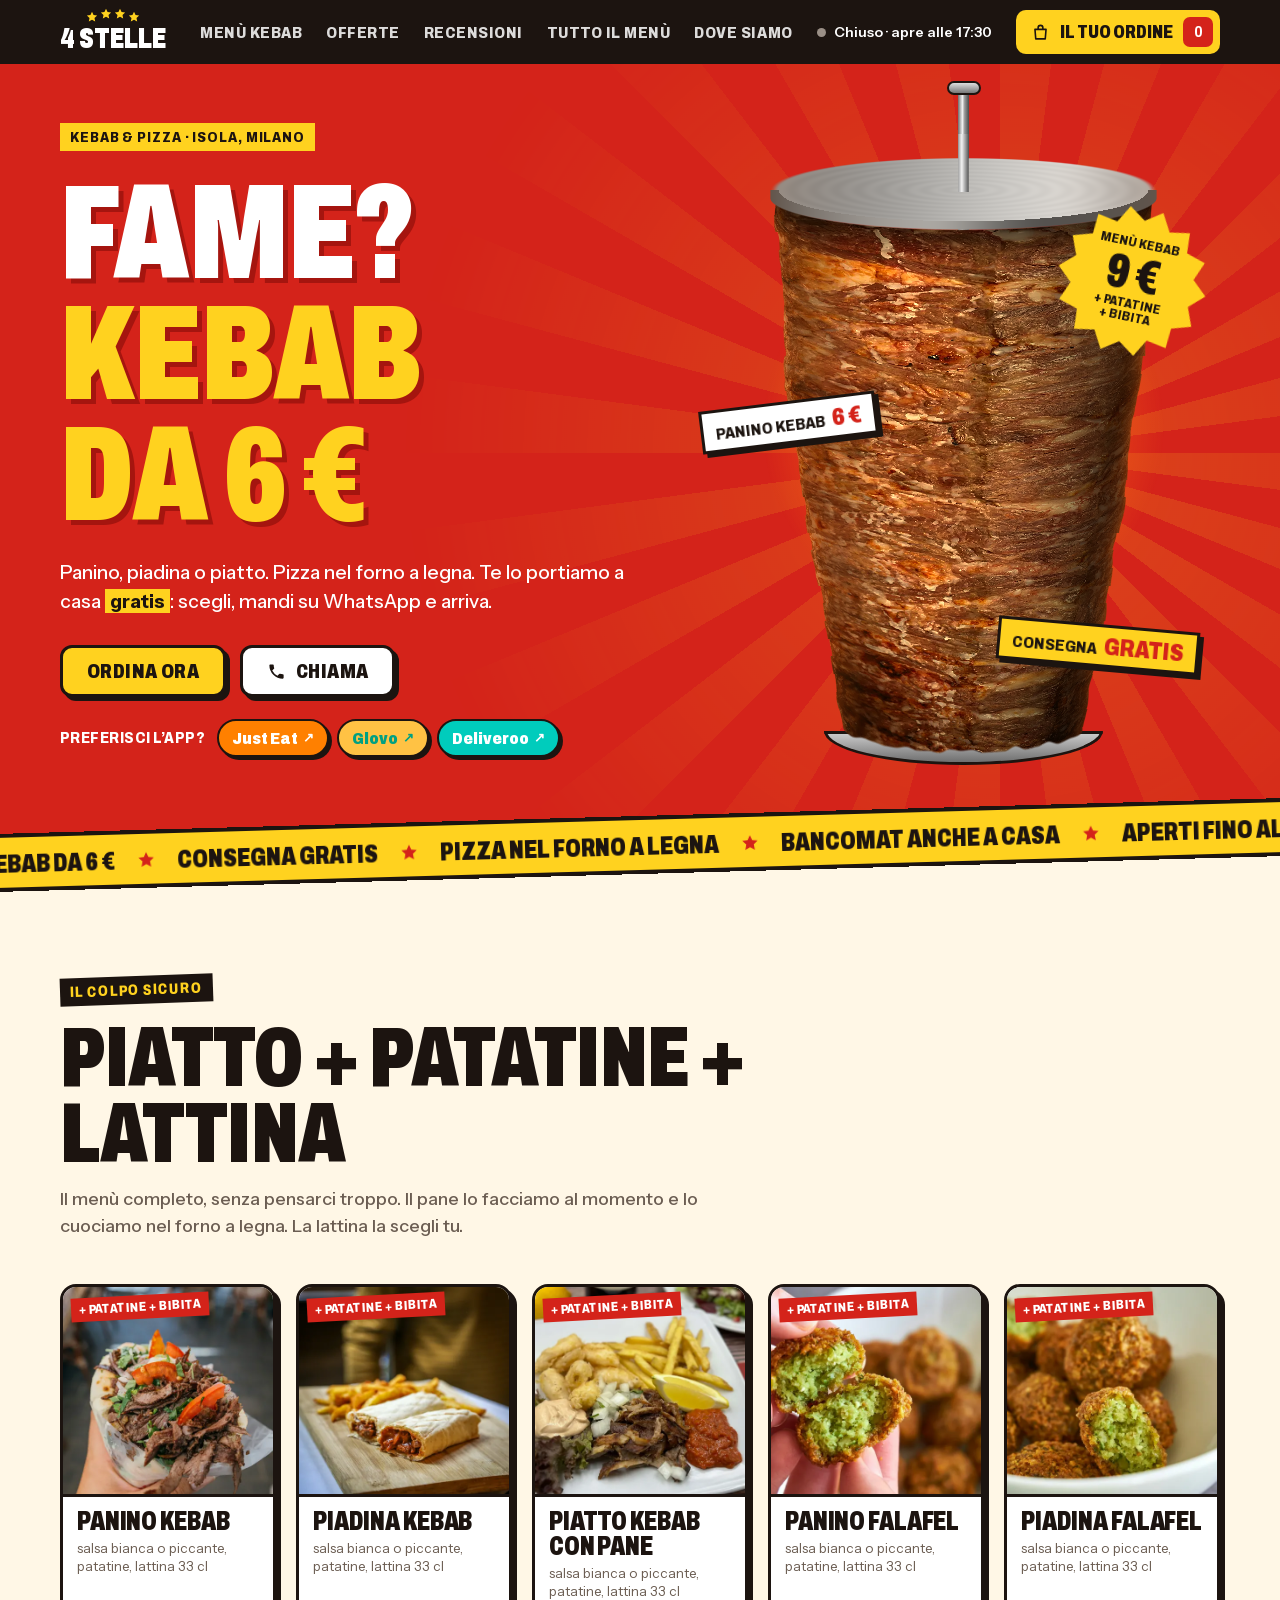
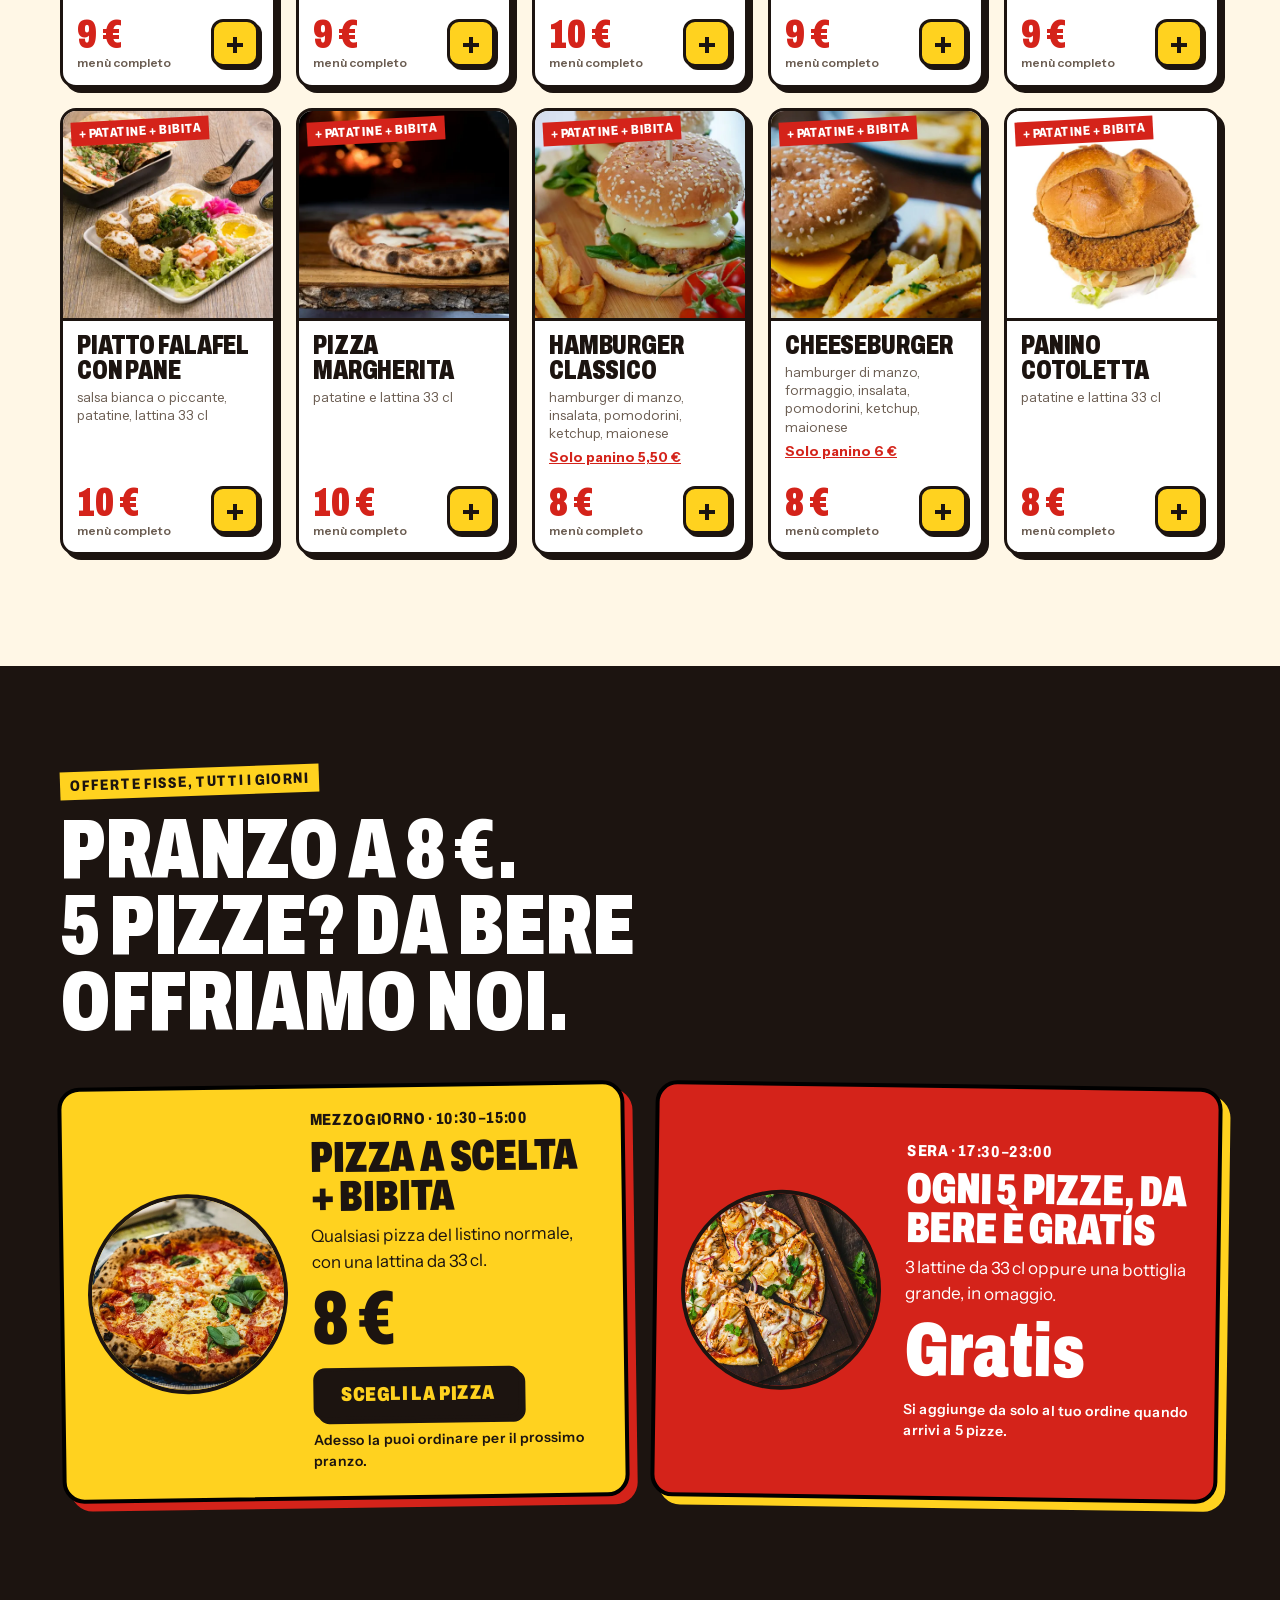
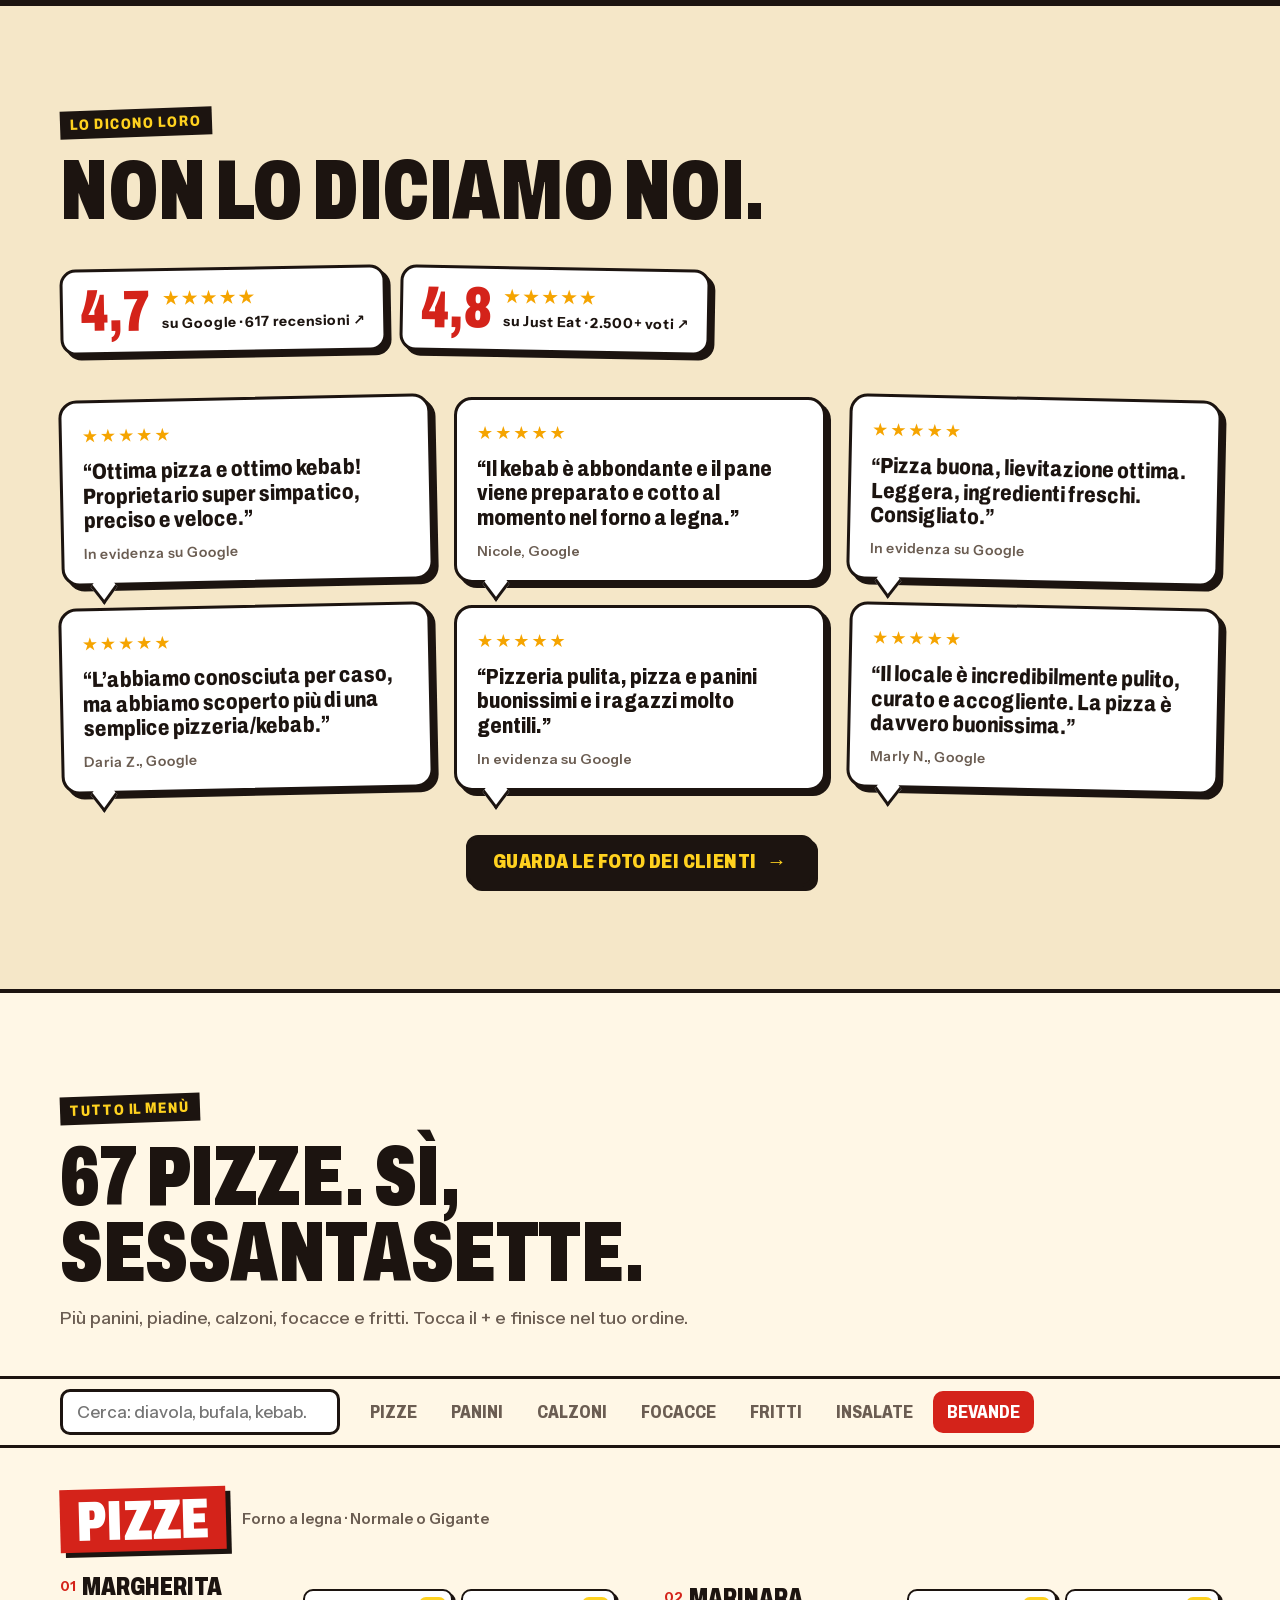
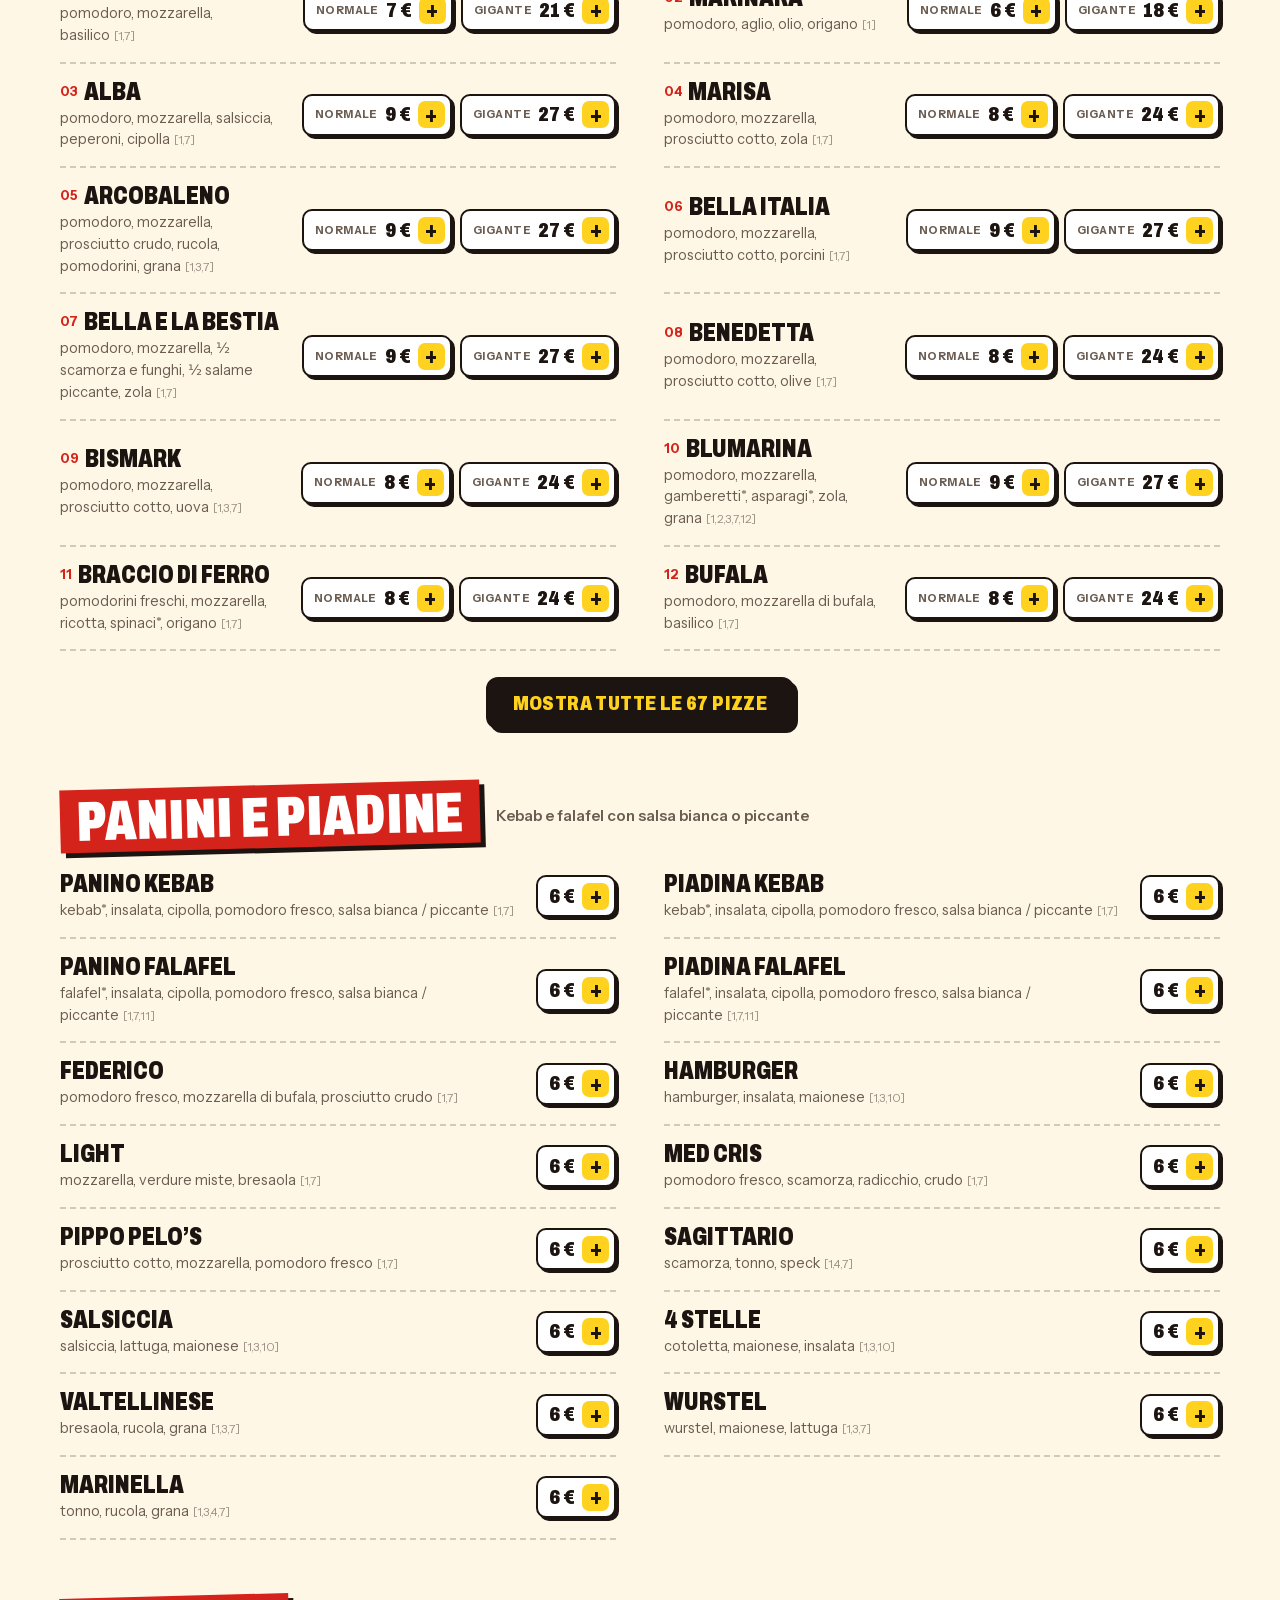
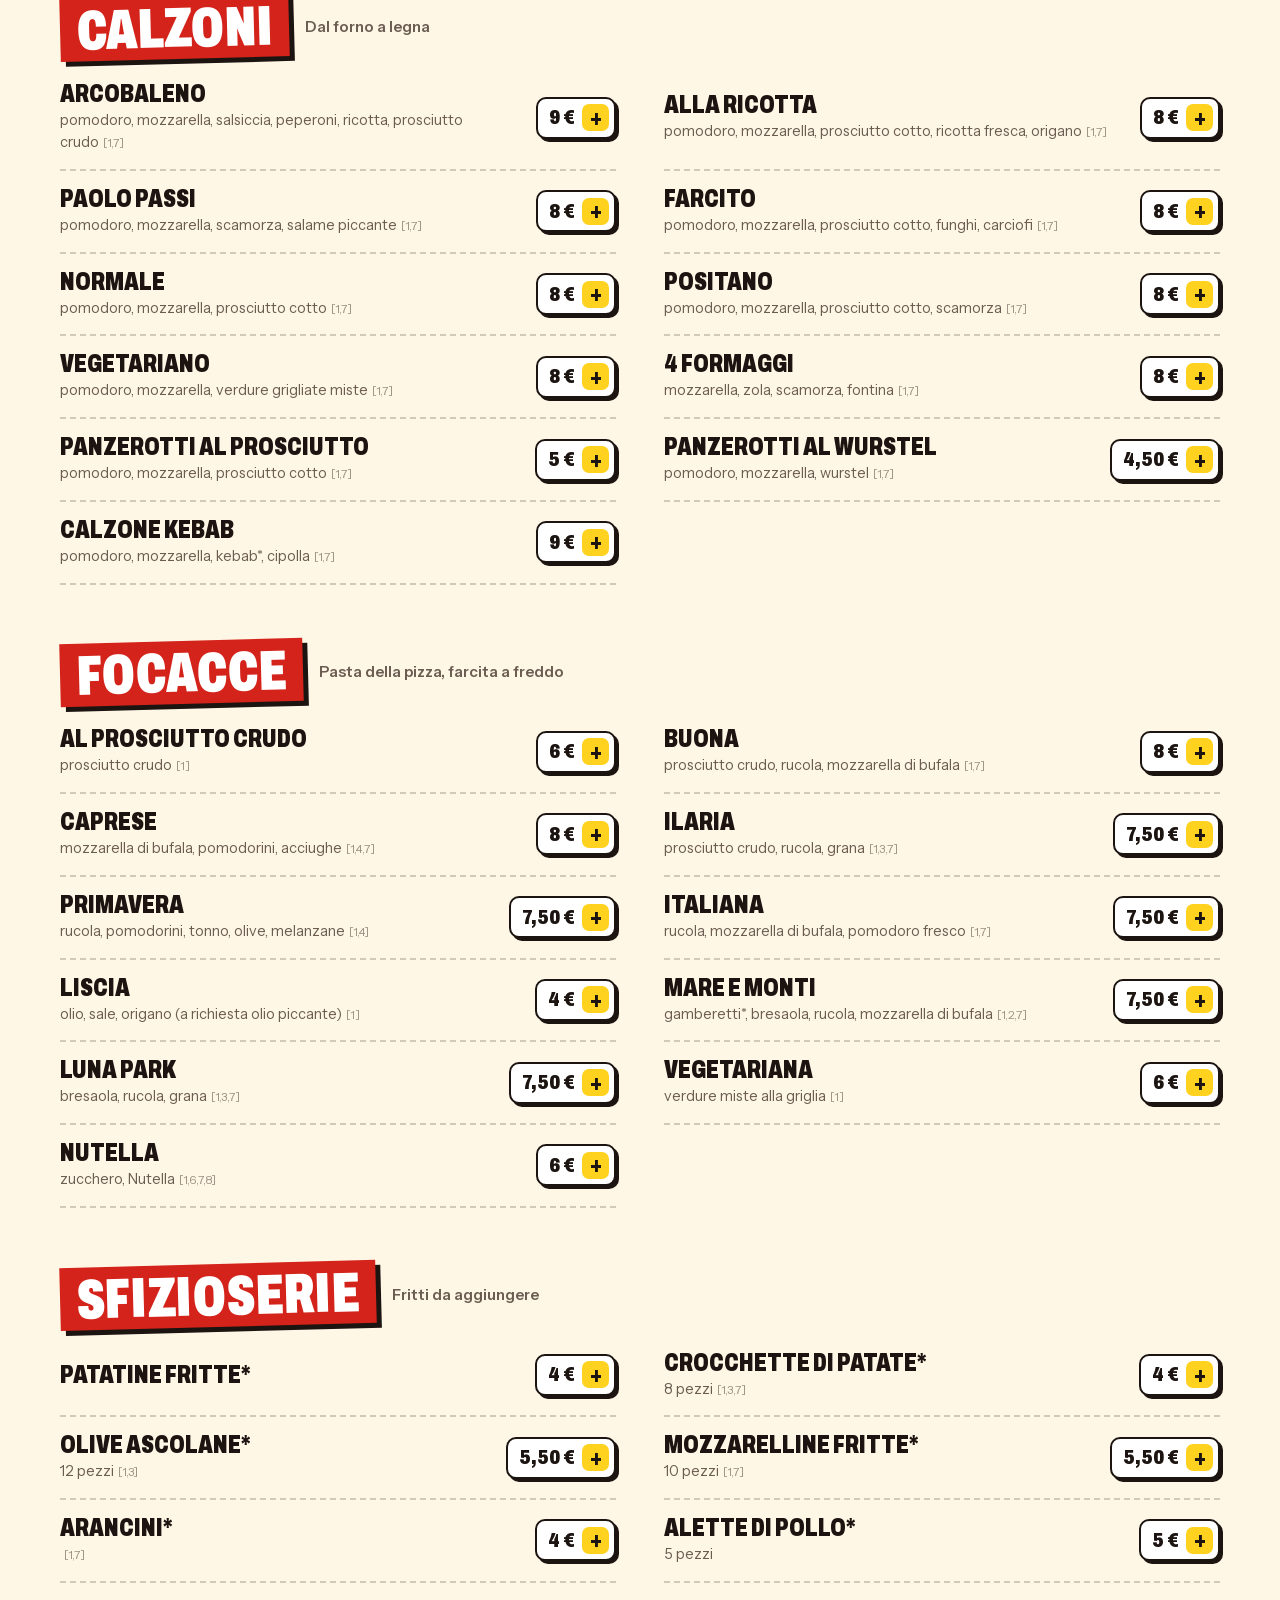
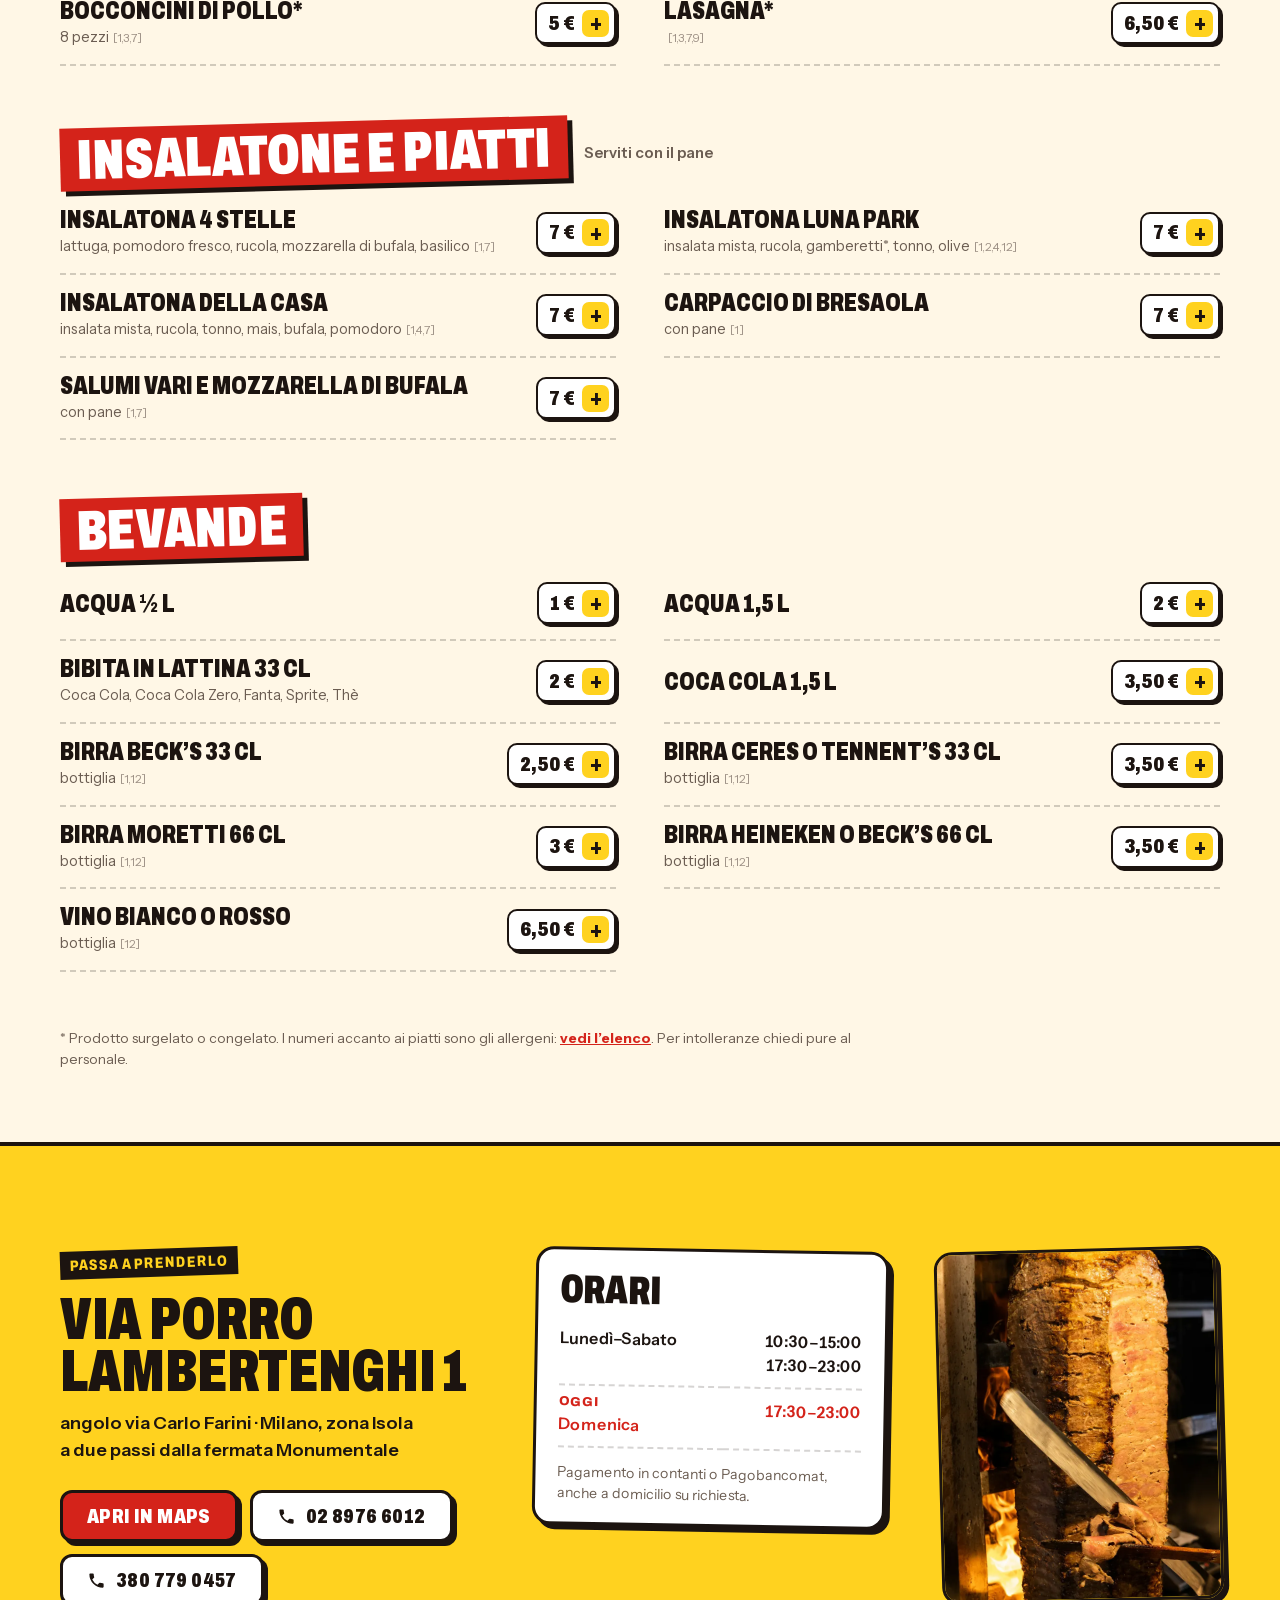
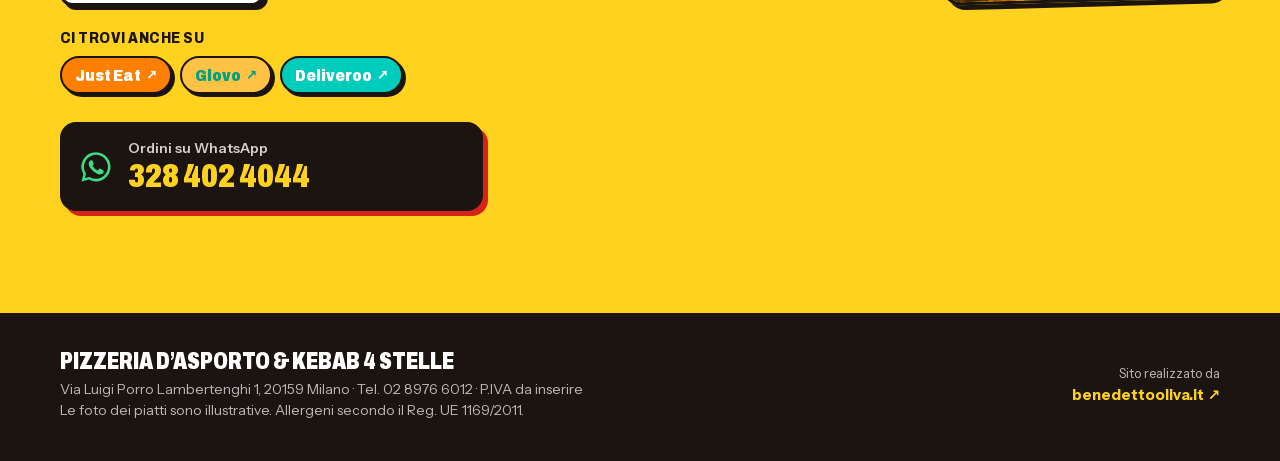
==== index.html @ 099eb0ee "Aggiorna anteprima" ====
<!doctype html> <html lang="it" class="js-off"> <head> <meta charset="utf-8"> <meta name="viewport" content="width=device-width,initial-scale=1,viewport-fit=cover"> <meta name="robots" content="noindex, nofollow"> <title>4 Stelle — Pizzeria d’asporto e Kebab, Milano Isola</title> <meta name="description" content="Pizza nel forno a legna e kebab in Via Porro Lambertenghi 1, angolo via Farini, Milano. Ordina su WhatsApp: consegna a domicilio gratuita. Aperto tutti i giorni."> <meta name="theme-color" content="#d4231a"> <link rel="icon" href="favicon.svg" type="image/svg+xml"> <link rel="apple-touch-icon" href="apple-touch-icon.png"> <link rel="preload" href="assets/font/archivo.woff2" as="font" type="font/woff2" crossorigin> <link rel="preload" href="assets/foto/kebab-texture.webp" as="image"> <link rel="stylesheet" href="styles.css"> <script>document.documentElement.classList.replace("js-off","js");try{sessionStorage.getItem("intro4")&&!location.search.includes("intro=1")||document.documentElement.classList.add("con-intro")}catch(t){}</script> <script type="application/ld+json">{"@context":"https://schema.org","@type":"Restaurant","name":"Pizzeria d'asporto & Kebab 4 Stelle","servesCuisine":["Pizza","Kebab"],"telephone":"+39 02 8976 6012","address":{"@type":"PostalAddress","streetAddress":"Via Luigi Porro Lambertenghi 1","postalCode":"20159","addressLocality":"Milano","addressCountry":"IT"},"openingHours":["Mo-Sa 10:30-15:00","Mo-Su 17:30-23:00"],"acceptsReservations":false}</script> </head> <body> <svg width="0" height="0" style="position:absolute" aria-hidden="true"> <symbol id="stella" viewBox="0 0 24 24"><path d="M12 1.6l3.1 6.6 7.2.9-5.3 5 1.4 7.1L12 17.7l-6.4 3.5 1.4-7.1-5.3-5 7.2-.9z"/></symbol> <symbol id="i-wa" viewBox="0 0 24 24"><path d="M12 2.2a9.7 9.7 0 0 0-8.4 14.6L2.3 21.7l5-1.3A9.7 9.7 0 1 0 12 2.2Zm0 17.7a8 8 0 0 1-4.1-1.1l-.3-.2-3 .8.8-2.9-.2-.3A8 8 0 1 1 12 19.9Zm4.4-6c-.2-.1-1.4-.7-1.7-.8-.2-.1-.4-.1-.5.1l-.8.9c-.1.2-.3.2-.5.1a6.5 6.5 0 0 1-3.2-2.8c-.2-.4.2-.4.7-1.3.1-.2 0-.3 0-.4l-.7-1.8c-.2-.5-.4-.4-.5-.4h-.5a.9.9 0 0 0-.7.3 2.8 2.8 0 0 0-.9 2.1 4.9 4.9 0 0 0 1 2.6 11.2 11.2 0 0 0 4.3 3.8c1.6.7 2.2.7 3 .6.5-.1 1.4-.6 1.6-1.2.2-.6.2-1 .1-1.2l-.4-.2Z"/></symbol> <symbol id="i-tel" viewBox="0 0 24 24"><path d="M6.6 10.8a15.1 15.1 0 0 0 6.6 6.6l2.2-2.2a1 1 0 0 1 1-.25 11.4 11.4 0 0 0 3.6.57 1 1 0 0 1 1 1V20a1 1 0 0 1-1 1A17 17 0 0 1 3 4a1 1 0 0 1 1-1h3.5a1 1 0 0 1 1 1c0 1.25.2 2.45.57 3.57a1 1 0 0 1-.25 1z"/></symbol> <symbol id="i-borsa" viewBox="0 0 24 24"><path fill="none" stroke="currentColor" stroke-width="2" stroke-linejoin="round" d="M5 8h14l-1 12H6L5 8Zm4 0V6a3 3 0 0 1 6 0v2"/></symbol> </svg> <div class="intro" aria-hidden="true"> <div class="intro-stelle"> <svg><use href="#stella"/></svg><svg><use href="#stella"/></svg><svg><use href="#stella"/></svg><svg><use href="#stella"/></svg> </div> <div class="intro-nome"><span>4 Stelle</span></div> <div class="intro-sotto"><span>kebab · pizza · consegna gratis</span></div> </div> <header class="testata"> <div class="contenitore testata-riga"> <a class="logo" href="#inizio" aria-label="4 Stelle, torna su"> <span class="logo-stelle"><svg><use href="#stella"/></svg><svg><use href="#stella"/></svg><svg><use href="#stella"/></svg><svg><use href="#stella"/></svg></span> <span class="logo-nome">4 Stelle</span> </a> <nav class="nav" aria-label="Sezioni"> <a href="#menu-combo">Menù kebab</a> <a href="#offerte">Offerte</a> <a href="#recensioni">Recensioni</a> <a href="#menu">Tutto il menù</a> <a href="#dove">Dove siamo</a> </nav> <span class="stato" data-stato><i></i><span>Orari</span></span> <button class="btn-carrello" type="button" data-apri-carrello aria-label="Apri il tuo ordine"> <svg><use href="#i-borsa"/></svg><span class="btn-carrello-testo">Il tuo ordine</span><b data-conta>0</b> </button> </div> </header> <main id="inizio"> <section class="apertura"> <div class="contenitore apertura-griglia"> <div class="apertura-testo"> <p class="occhiello entra" style="--r:0">Kebab &amp; pizza · Isola, Milano</p> <h1 class="entra" style="--r:1">Fame?<br><em>Kebab<br>da 6 €</em></h1> <p class="apertura-sotto entra" style="--r:2">Panino, piadina o piatto. Pizza nel forno a legna. Te lo portiamo a casa <b>gratis</b>: scegli, mandi su WhatsApp e arriva.</p> <div class="apertura-azioni entra" style="--r:3"> <a class="btn btn-giallo" href="#menu-combo">Ordina ora</a> <a class="btn btn-linea" href="tel:+390289766012"><svg><use href="#i-tel"/></svg>Chiama</a> </div> <div class="app-consegna entra" style="--r:4"><span>Preferisci l’app?</span><div data-app></div></div> </div> <div class="apertura-kebab entra-kebab" data-doner> <div class="bagliore" aria-hidden="true"></div> <div class="spiedo" aria-hidden="true"></div> <canvas data-texture="assets/foto/kebab-texture.webp" role="img" aria-label="Il kebab che gira sullo spiedo"></canvas> <img class="doner-foto" src="assets/foto/girarrosto-600.webp" alt="Kebab sul girarrosto" width="600" height="750"> <div class="vaschetta" aria-hidden="true"></div> <div class="taglio" aria-hidden="true"> <svg class="coltello" viewBox="0 0 44 300"><defs><linearGradient id="lama" x1="0" x2="1"><stop offset="0" stop-color="#8d949a"/><stop offset=".45" stop-color="#f4f6f8"/><stop offset=".6" stop-color="#c9ced3"/><stop offset="1" stop-color="#6c7378"/></linearGradient></defs><rect x="9" y="0" width="26" height="92" rx="9" fill="#1c1410"/><rect x="14" y="14" width="4" height="4" rx="2" fill="#c9ced3"/><rect x="14" y="62" width="4" height="4" rx="2" fill="#c9ced3"/><rect x="5" y="88" width="34" height="10" rx="3" fill="#3a3330"/><path d="M8 98h30v170c0 14-9 26-22 32-4-10-8-22-8-34z" fill="url(#lama)" stroke="#1c1410" stroke-width="2.5"/></svg> <i class="fetta f1"></i><i class="fetta f2"></i><i class="fetta f3"></i> </div> <a class="bollino" href="#menu-combo" aria-label="Menù kebab a 9 euro con patatine e bibita"> <span>Menù kebab</span><b>9 €</b><span>+ patatine<br>+ bibita</span> </a> <span class="cartellino c1" aria-hidden="true">Panino kebab <b>6 €</b></span> <span class="cartellino c2" aria-hidden="true">Consegna <b>gratis</b></span> </div> </div> </section> <div class="nastro" aria-hidden="true"> <div class="nastro-scorre"> <span>Kebab da 6 €</span><svg><use href="#stella"/></svg><span>Consegna gratis</span><svg><use href="#stella"/></svg><span>Pizza nel forno a legna</span><svg><use href="#stella"/></svg><span>Bancomat anche a casa</span><svg><use href="#stella"/></svg><span>Aperti fino alle 23</span><svg><use href="#stella"/></svg> <span>Kebab da 6 €</span><svg><use href="#stella"/></svg><span>Consegna gratis</span><svg><use href="#stella"/></svg><span>Pizza nel forno a legna</span><svg><use href="#stella"/></svg><span>Bancomat anche a casa</span><svg><use href="#stella"/></svg><span>Aperti fino alle 23</span><svg><use href="#stella"/></svg> </div> </div> <section class="sezione combo" id="menu-combo"> <div class="contenitore"> <div class="titolo-sezione"> <p class="occhiello">Il colpo sicuro</p> <h2>Piatto + patatine + lattina</h2> <p>Il menù completo, senza pensarci troppo. Il pane lo facciamo al momento e lo cuociamo nel forno a legna. La lattina la scegli tu.</p> </div> </div> <div class="combo-scorre" data-combo></div> </section> <section class="sezione offerte" id="offerte"> <div class="contenitore"> <div class="titolo-sezione chiaro"> <p class="occhiello">Offerte fisse, tutti i giorni</p> <h2>Pranzo a 8 €.<br>5 pizze? Da bere offriamo noi.</h2> </div> <div class="offerte-griglia"> <article class="offerta offerta-pranzo" data-offerta="pranzo"> <img src="assets/foto/pizza-alto-700.webp" srcset="assets/foto/pizza-alto-700.webp 700w, assets/foto/pizza-alto-1200.webp 1200w" sizes="(min-width: 900px) 260px, 40vw" alt="Pizza margherita vista dall’alto" loading="lazy" width="700" height="700"> <div> <p class="offerta-quando">Mezzogiorno · 10:30–15:00</p> <h3>Pizza a scelta + bibita</h3> <p>Qualsiasi pizza del listino normale, con una lattina da 33 cl.</p> <p class="offerta-prezzo">8 €</p> <button class="btn btn-scuro" type="button" data-apri-pranzo>Scegli la pizza</button> <p class="offerta-nota" data-nota-pranzo></p> </div> </article> <article class="offerta offerta-sera"> <img src="assets/foto/pizze-tavolo-700.webp" srcset="assets/foto/pizze-tavolo-700.webp 700w, assets/foto/pizze-tavolo-1200.webp 1200w" sizes="(min-width: 900px) 260px, 40vw" alt="Pizze sul tagliere" loading="lazy" width="700" height="700"> <div> <p class="offerta-quando">Sera · 17:30–23:00</p> <h3>Ogni 5 pizze, da bere è gratis</h3> <p>3 lattine da 33 cl oppure una bottiglia grande, in omaggio.</p> <p class="offerta-prezzo">Gratis</p> <p class="offerta-nota">Si aggiunge da solo al tuo ordine quando arrivi a 5 pizze.</p> </div> </article> </div> </div> </section> <section class="sezione recensioni" id="recensioni"> <div class="contenitore"> <div class="recensioni-testa"> <div class="titolo-sezione"> <p class="occhiello">Lo dicono loro</p> <h2>Non lo diciamo noi.</h2> </div> <div class="voti" data-voti></div> </div> <div class="recensioni-griglia" data-recensioni></div> <p class="recensioni-altro"><a class="btn btn-scuro" href="recensioni/">Guarda le foto dei clienti <span aria-hidden="true">→</span></a></p> </div> </section> <section class="sezione listino" id="menu"> <div class="contenitore"> <div class="titolo-sezione"> <p class="occhiello">Tutto il menù</p> <h2>67 pizze. Sì, sessantasette.</h2> <p>Più panini, piadine, calzoni, focacce e fritti. Tocca il + e finisce nel tuo ordine.</p> </div> </div> <div class="listino-barra"> <div class="contenitore listino-barra-riga"> <label class="cerca"><span class="vh">Cerca nel menù</span><input type="search" placeholder="Cerca: diavola, bufala, kebab…" data-cerca autocomplete="off"></label> <div class="schede" role="tablist" data-schede></div> </div> </div> <div class="contenitore"> <div class="listino-corpo" data-listino></div> <p class="listino-piede">* Prodotto surgelato o congelato. I numeri accanto ai piatti sono gli allergeni: <button type="button" class="link" data-apri-allergeni>vedi l’elenco</button>. Per intolleranze chiedi pure al personale.</p> </div> </section> <section class="sezione dove" id="dove"> <div class="contenitore dove-griglia"> <div> <p class="occhiello">Passa a prenderlo</p> <h2>Via Porro Lambertenghi 1</h2> <p class="dove-angolo">angolo via Carlo Farini · Milano, zona Isola<br>a due passi dalla fermata Monumentale</p> <div class="dove-azioni"> <a class="btn btn-giallo" href="#" data-maps target="_blank" rel="noopener">Apri in Maps</a> <a class="btn btn-linea" href="tel:+390289766012"><svg><use href="#i-tel"/></svg>02 8976 6012</a> <a class="btn btn-linea" href="tel:+393807790457"><svg><use href="#i-tel"/></svg>380 779 0457</a> </div> <div class="dove-app"><span>Ci trovi anche su</span><div data-app></div></div> <div class="dove-wa"> <svg><use href="#i-wa"/></svg> <div><b>Ordini su WhatsApp</b><a href="https://wa.me/393284024044" target="_blank" rel="noopener">328 402 4044</a></div> </div> </div> <div class="orari"> <h3>Orari</h3> <table data-orari></table> <p class="orari-nota">Pagamento in contanti o Pagobancomat, anche a domicilio su richiesta.</p> </div> <figure class="dove-foto"> <img src="assets/foto/coltello-700.webp" srcset="assets/foto/coltello-700.webp 700w, assets/foto/coltello-1200.webp 1200w" sizes="(min-width: 1000px) 340px, 90vw" alt="Il kebab tagliato dal girarrosto" loading="lazy" width="700" height="875"> </figure> </div> </section> </main> <footer class="piede"> <div class="contenitore piede-riga"> <div> <p class="piede-nome">Pizzeria d’asporto &amp; Kebab 4 Stelle</p> <p>Via Luigi Porro Lambertenghi 1, 20159 Milano · Tel. 02 8976 6012 · P.IVA da inserire</p> <p>Le foto dei piatti sono illustrative. Allergeni secondo il Reg. UE 1169/2011.</p> </div> <a class="firma" href="https://benedettooliva.it" target="_blank" rel="noopener"><span>Sito realizzato da</span><b>benedettooliva.it ↗</b></a> </div> </footer> <div class="barra-tel"> <a href="tel:+390289766012" class="barra-chiama"><svg><use href="#i-tel"/></svg>Chiama</a> <button type="button" class="barra-ordina" data-barra-ordina><svg><use href="#i-borsa"/></svg><span data-barra-testo>Ordina</span></button> </div> <div class="velo" data-velo hidden></div> <aside class="carrello" data-carrello aria-label="Il tuo ordine" aria-hidden="true"> <div class="carrello-testa"> <h2>Il tuo ordine</h2> <button class="chiudi" type="button" data-chiudi aria-label="Chiudi">×</button> </div> <div class="carrello-corpo"> <div class="carrello-vuoto" data-vuoto> <p><b>Ancora vuoto.</b></p> <p>Parti da un kebab? Aggiungi quello che vuoi: alla fine ti apriamo WhatsApp con l’ordine già scritto.</p> <a class="btn btn-scuro" href="#menu-combo" data-chiudi>Guarda il menù</a> </div> <ul class="righe" data-righe></ul> <div class="omaggio" data-omaggio hidden></div> <form class="dati" data-dati hidden> <fieldset class="segmento"> <legend class="vh">Come lo vuoi</legend> <label><input type="radio" name="modo" value="consegna" checked="checked"><span>Consegna gratis</span></label> <label><input type="radio" name="modo" value="ritiro"><span>Ritiro al locale</span></label> </fieldset> <label class="campo"><span>Nome</span><input name="nome" autocomplete="given-name" required></label> <div data-solo-consegna> <label class="campo"><span>Indirizzo</span><input name="indirizzo" autocomplete="street-address" placeholder="Via e numero civico"></label> <label class="campo"><span>Citofono / piano</span><input name="citofono" placeholder="Facoltativo"></label> <p class="campo-nota" data-cap></p> </div> <label class="campo"><span>Quando</span><select name="quando" data-quando></select></label> <fieldset class="segmento piccolo"> <legend>Pagamento</legend> <label><input type="radio" name="paga" value="contanti" checked="checked"><span>Contanti</span></label> <label><input type="radio" name="paga" value="bancomat"><span>Pagobancomat</span></label> </fieldset> <label class="campo"><span>Note</span><textarea name="note" rows="2" placeholder="Allergie, senza cipolla, ben cotta…"></textarea></label> </form> </div> <div class="carrello-piede" data-piede hidden> <p class="totale"><span>Totale</span><b data-totale>0 €</b></p> <p class="avviso" data-avviso></p> <button class="btn btn-wa" type="button" data-invia><svg><use href="#i-wa"/></svg>Invia l’ordine su WhatsApp</button> <p class="carrello-nota">Nessun pagamento online: paghi alla consegna o al ritiro. Ti rispondiamo su WhatsApp per confermare.</p> </div> </aside> <dialog class="scheda" data-scheda aria-label="Scegli e aggiungi"> <button class="chiudi scheda-chiudi" type="button" data-scheda-chiudi aria-label="Chiudi">×</button> <div class="scheda-corpo" data-scheda-corpo></div> <div class="scheda-piede"> <div class="quantita-grande"><button type="button" data-scheda-meno aria-label="Uno in meno">−</button><b data-scheda-q aria-live="polite">1</b><button type="button" data-scheda-piu aria-label="Uno in più">+</button></div> <button class="btn btn-giallo" type="button" data-scheda-ok>Aggiungi</button> </div> </dialog> <dialog class="finestra" data-finestra-allergeni> <form method="dialog" class="finestra-corpo"> <h2>Allergeni</h2> <ol class="allergeni" data-allergeni></ol> <div class="finestra-azioni"><button class="btn btn-scuro" value="ok">Ho capito</button></div> </form> </dialog> <div class="avviso-aggiunto" data-toast role="status" aria-live="polite"></div> <script src="dati.js"></script> <script src="doner.js"></script> <script src="app.js"></script> </body> </html>
---- styles.css ----
@keyframes salta{40%{transform:scale(1.12) rotate(-3deg)}}@keyframes raggi{to{transform:rotate(360deg)}}@keyframes brace{0%{opacity:.7;transform:scale(.97)}to{opacity:1;transform:scale(1.03)}}@keyframes coltello{0%,52%{opacity:0;transform:translate(40%,-10%) rotate(14deg)}58%{opacity:1;transform:translate(0,0) rotate(8deg)}80%{opacity:1;transform:translate(-28%,150%) rotate(3deg)}88%,to{opacity:0;transform:translate(-10%,170%) rotate(10deg)}}@keyframes fetta{0%,66%{opacity:0;transform:translate(0,-40%) rotate(-20deg)}68%{opacity:1}84%{opacity:1;transform:translate(-12%,830%) rotate(25deg)}88%,to{opacity:0;transform:translate(-12%,830%) rotate(25deg)}}@keyframes fetta2{0%,72%{opacity:0;transform:translate(0,120%) rotate(30deg)}74%{opacity:1}88%{opacity:1;transform:translate(-30%,860%) rotate(-15deg)}92%,to{opacity:0;transform:translate(-30%,860%) rotate(-15deg)}}@keyframes fetta3{0%,77%{opacity:0;transform:translate(0,300%) rotate(-10deg)}79%{opacity:1}91%{opacity:1;transform:translate(20%,880%) rotate(40deg)}95%,to{opacity:0;transform:translate(20%,880%) rotate(40deg)}}@keyframes entra{to{opacity:1;transform:none}}@keyframes entra-bollino{0%{opacity:0;transform:rotate(-40deg) scale(.2)}to{opacity:1;transform:rotate(12deg) scale(1)}}@keyframes entra-cartellino{0%{opacity:0;scale:.4}to{opacity:1;scale:1}}@keyframes stella{to{opacity:1;transform:none}}@keyframes su{to{transform:none}}@keyframes sipario{to{transform:translateY(-100%);visibility:hidden}}@keyframes scorri{to{transform:translateX(-50%)}}@keyframes scheda-su{0%{opacity:0;transform:translateY(24px) scale(.97)}}@font-face{font-family:"Archivo";src:url(assets/font/archivo.woff2)format("woff2");font-weight:100 900;font-stretch:62% 125%;font-display:swap}@font-face{font-family:"Instrument";src:url(assets/font/instrument.woff2)format("woff2");font-weight:400 700;font-display:swap}:root{--rosso:#d4231a;--rosso-2:#a5150f;--giallo:#ffd21f;--giallo-2:#ffe475;--nero:#1c1410;--carta:#fff7e6;--carta-2:#f5e7c8;--grigio:#6b5d52;--wa:#1fae5b;--titoli:'Archivo', 'Arial Narrow', Impact, sans-serif;--testo:'Instrument', system-ui, -apple-system, 'Segoe UI', sans-serif;--raggio:16px;--ombra:5px 5px 0 var(--nero);--gutter:clamp(16px, 4vw, 40px);--stella:polygon(100% 50%, 90% 59.1%, 95% 71.7%, 82.1% 75.6%, 81.2% 89.1%, 67.8% 86.9%, 61.1% 98.7%, 50% 91%, 38.9% 98.7%, 32.2% 86.9%, 18.8% 89.1%, 17.9% 75.6%, 5% 71.7%, 10% 59.1%, 0% 50%, 10% 40.9%, 5% 28.3%, 17.9% 24.4%, 18.8% 10.9%, 32.2% 13.1%, 38.9% 1.3%, 50% 9%, 61.1% 1.3%, 67.8% 13.1%, 81.2% 10.9%, 82.1% 24.4%, 95% 28.3%, 90% 40.9%);color-scheme:light}*,::after,::before{box-sizing:border-box}[hidden]{display:none!important}body,html{overflow-x:clip}html{scroll-behavior:smooth;scroll-padding-top:76px;-webkit-text-size-adjust:100%}body{background:var(--carta);color:var(--nero);font:400 17px/1.5 var(--testo)}img{display:block;max-width:100%;height:auto}svg{width:1em;height:1em;fill:currentColor;flex:none}a{color:inherit}button,input,select,textarea{font:inherit;color:inherit}h1,h2,h3{font-family:var(--titoli);font-weight:900;font-stretch:68%;line-height:.9;letter-spacing:-.005em;text-transform:uppercase;margin:0}body,p{margin:0}.vh{position:absolute;width:1px;height:1px;overflow:hidden;clip:rect(0 0 0 0);white-space:nowrap}.contenitore{width:100%;max-width:1240px;margin:0 auto;padding:0 var(--gutter)}.occhiello{display:inline-block;font:800 15px/1 var(--titoli);font-stretch:80%;letter-spacing:.06em;text-transform:uppercase;background:var(--nero);color:var(--giallo);padding:7px 10px 6px;transform:rotate(-2deg)}:focus-visible{outline:3px solid var(--giallo);outline-offset:2px}.btn{display:inline-flex;align-items:center;justify-content:center;gap:.5em;min-height:52px;padding:0 24px;border-radius:12px;border:3px solid var(--nero);font:900 20px/1 var(--titoli);font-stretch:75%;text-transform:uppercase;letter-spacing:.02em;text-decoration:none;cursor:pointer;transition:transform .12s ease,box-shadow .12s ease,background-color .12s;white-space:nowrap;box-shadow:4px 4px 0 var(--nero)}.btn:hover{transform:translate(-1px,-1px);box-shadow:5px 5px 0 var(--nero)}.btn:active{transform:translate(3px,3px);box-shadow:1px 1px 0 var(--nero)}.btn svg{font-size:19px}.btn-giallo{background:var(--giallo);color:var(--nero)}.btn-linea{background:#fff;color:var(--nero)}.btn-scuro{background:var(--nero);color:var(--giallo)}.btn-linea-scuro{background:#fff;color:var(--nero)}.btn-wa{background:var(--wa);color:#fff;width:100%;font-size:21px}.btn-wa svg{font-size:24px}.link{background:0 0;border:0;padding:0;text-decoration:underline;cursor:pointer;color:var(--rosso);font-weight:700}.testata{position:sticky;top:0;z-index:30;background:var(--nero);color:#fff}.logo,.testata-riga{display:flex;align-items:center}.testata-riga{gap:24px;height:64px}.logo{flex-direction:column;text-decoration:none;line-height:1;gap:1px}.logo-stelle{display:flex;gap:2px;color:var(--giallo);font-size:12px}.logo-stelle svg:nth-child(2),.logo-stelle svg:nth-child(3){transform:translateY(-3px)}.logo-nome,.nav a{font:900 29px/1 var(--titoli);font-stretch:70%;text-transform:uppercase}.nav{display:flex;gap:24px;margin-left:10px}.nav a{text-decoration:none;font:800 17px/1 var(--titoli);font-stretch:78%;letter-spacing:.03em;opacity:.85}.nav a:hover{opacity:1;color:var(--giallo)}.btn-carrello,.stato{display:inline-flex;align-items:center}.stato{margin-left:auto;gap:8px;font-size:14px;font-weight:600;white-space:nowrap}.stato i{width:9px;height:9px;border-radius:50%;background:#9a8f86}.stato.aperto i{background:#3ddc84;box-shadow:0 0 0 4px rgba(61,220,132,.22)}.btn-carrello{gap:10px;height:44px;padding:0 7px 0 15px;border-radius:10px;border:0;background:var(--giallo);color:var(--nero);font:900 18px/1 var(--titoli);font-stretch:75%;text-transform:uppercase;cursor:pointer}.btn-carrello svg{font-size:19px}.apertura,.btn-carrello b{background:var(--rosso);color:#fff}.btn-carrello b{min-width:30px;height:30px;border-radius:7px;display:grid;place-items:center;font-size:16px;padding:0 6px}.btn-carrello.salta{animation:salta .45s cubic-bezier(.3,1.6,.5,1)}.apertura{padding:clamp(28px,4vw,56px)0 clamp(64px,6vw,88px);position:relative;overflow:hidden}.apertura::before{content:"";position:absolute;width:1600px;height:1600px;right:-520px;top:50%;margin-top:-800px;background:repeating-conic-gradient(rgba(255,210,31,.16)0 7.5deg,transparent 7.5deg 15deg);-webkit-mask:radial-gradient(closest-side,#000 20%,transparent 75%);mask:radial-gradient(closest-side,#000 20%,transparent 75%);animation:raggi 90s linear infinite;pointer-events:none}.apertura-griglia{display:grid;grid-template-columns:1fr auto;gap:clamp(24px,4vw,64px);align-items:center;position:relative}.apertura .occhiello,.apertura-sotto b{background:var(--giallo);color:var(--nero)}.apertura h1{font-size:clamp(70px,10.5vw,158px);margin:22px 0;text-shadow:5px 5px 0 var(--rosso-2)}.apertura h1 em{font-style:normal;color:var(--giallo)}.apertura-sotto{font-size:clamp(17px,1.5vw,20px);max-width:30em;color:#fff;font-weight:500}.apertura-sotto b{padding:0 5px}.apertura-azioni{display:flex;flex-wrap:wrap;gap:14px;margin-top:30px}.apertura-kebab{position:relative;width:clamp(280px,min(34vw,calc((100vh - 150px)/1.55)),470px);margin-right:clamp(0px,3vw,40px);padding-top:4%}.apertura-kebab canvas{position:relative;z-index:2;display:block;width:100%;aspect-ratio:1/1.45;touch-action:pan-y}.apertura-kebab.statico .doner-foto{display:block;position:relative;z-index:2;width:100%;aspect-ratio:4/5;object-fit:cover;border-radius:20px;border:4px solid var(--nero)}.apertura-kebab.statico .bagliore,.apertura-kebab.statico .spiedo,.apertura-kebab.statico .taglio,.apertura-kebab.statico .vaschetta,.apertura-kebab.statico canvas,.doner-foto{display:none}.bagliore{position:absolute;z-index:0;left:-14%;right:-14%;top:4%;bottom:4%;background:radial-gradient(50% 46%at 50% 48%,rgba(255,196,60,.85),rgba(255,110,20,.45) 45%,transparent 72%);animation:brace 2.2s ease-in-out infinite alternate;pointer-events:none}.spiedo,.vaschetta{position:absolute;z-index:1}.spiedo{left:50%;width:2.6%;margin-left:-1.3%;top:-34px;bottom:2%;background:linear-gradient(90deg,#6d6d6d,#f2f2f2 40%,#9a9a9a 60%,#4a4a4a);border-radius:6px}.spiedo::before{content:"";position:absolute;left:50%;top:0;width:34px;height:14px;margin-left:-17px;border-radius:7px;background:linear-gradient(#ddd,#777);border:2px solid var(--nero)}.vaschetta{left:18%;right:18%;bottom:0;height:34px;border-radius:0 0 50% 50%/0 0 100% 100%;background:linear-gradient(#c9c9c9,#6f6f6f);border:3px solid var(--nero)}.taglio{position:absolute;inset:0;z-index:3;pointer-events:none}.coltello,.fetta{position:absolute;opacity:0}.coltello{left:57%;top:9%;width:9%;height:auto;filter:drop-shadow(3px 4px 0 rgba(28,20,16,.35));transform-origin:50% 10%;animation:coltello 7s cubic-bezier(.45,0,.3,1) 2.2s infinite}.fetta{left:52%;top:50%;width:15%;height:4.5%;border-radius:40% 60% 45% 55%/60% 40% 60% 40%;background:url(assets/foto/kebab-texture.webp)30% 40%/900% 900%;box-shadow:inset 0-3px 4px rgba(60,20,0,.45),1px 2px 0 rgba(28,20,16,.3);animation:fetta 7s cubic-bezier(.5,0,.9,.6) 2.2s infinite}.f2{left:58%;width:12%;background-position:60% 20%;animation-name:fetta2}.f3{left:48%;width:10%;background-position:80% 70%;animation-name:fetta3}.bollino{position:absolute;z-index:3;right:-26px;top:14%;width:150px;height:150px;background:var(--giallo);color:var(--nero);clip-path:var(--stella);display:flex;flex-direction:column;align-items:center;justify-content:center;text-decoration:none;text-align:center;transform:rotate(12deg);line-height:1}.bollino span,.cartellino{font:800 13px/1.05 var(--titoli);font-stretch:80%;text-transform:uppercase}.bollino b{font:900 48px/.9 var(--titoli);font-stretch:70%;margin:2px 0}.cartellino{position:absolute;z-index:3;background:#fff;color:var(--nero);border:3px solid var(--nero);box-shadow:4px 4px 0 var(--nero);padding:7px 12px 6px;font:800 17px/1 var(--titoli);font-stretch:78%;white-space:nowrap}.cartellino b{color:var(--rosso);font-size:24px;font-weight:900;margin-left:4px}.cartellino.c1{left:-46px;top:44%;transform:rotate(-7deg)}.cartellino.c2{right:-18px;bottom:15%;transform:rotate(5deg);background:var(--giallo)}.js .entra{opacity:0;transform:translateY(18px);animation:entra .6s cubic-bezier(.2,.8,.2,1) forwards;animation-delay:calc(var(--parti, .1s) + var(--r, 0)*70ms)}.js .entra-kebab{opacity:0;transform:translateY(40px) scale(.9);animation:entra .8s cubic-bezier(.2,.9,.25,1.15) forwards;animation-delay:calc(var(--parti, .1s) + .1s)}.js .bollino{opacity:0;animation:entra-bollino .55s cubic-bezier(.3,1.6,.5,1) forwards;animation-delay:calc(var(--parti, .1s) + .6s)}.js .cartellino{opacity:0;animation:entra-cartellino .45s cubic-bezier(.3,1.6,.5,1) forwards;animation-delay:calc(var(--parti, .1s) + .8s)}.js .cartellino.c2{animation-delay:calc(var(--parti, .1s) + .95s)}.con-intro{--parti:1.45s}.intro{display:none}.con-intro .intro{display:flex;position:fixed;inset:0;z-index:100;background:var(--rosso);color:#fff;flex-direction:column;align-items:center;justify-content:center;gap:8px;animation:sipario .5s cubic-bezier(.7,0,.3,1) 1.2s forwards;cursor:pointer}.intro-stelle{display:flex;gap:10px;color:var(--giallo);font-size:clamp(36px,7vw,60px)}.intro-stelle svg{opacity:0;transform:scale(0) rotate(-90deg);animation:stella .4s cubic-bezier(.3,1.6,.5,1) forwards}.intro-stelle svg:nth-child(1){animation-delay:.08s}.intro-stelle svg:nth-child(2){animation-delay:.18s;margin-top:-14px}.intro-stelle svg:nth-child(3){animation-delay:.28s;margin-top:-14px}.intro-stelle svg:nth-child(4){animation-delay:.38s}.intro-nome,.intro-sotto{overflow:hidden}.intro-nome span,.intro-sotto span{display:block;text-transform:uppercase}.intro-nome span{font:900 clamp(84px,20vw,200px)/.9 var(--titoli);font-stretch:66%;transform:translateY(105%);animation:su .5s cubic-bezier(.2,.8,.2,1) .45s forwards;text-shadow:6px 6px 0 var(--rosso-2)}.intro-sotto span{font:800 clamp(16px,2.6vw,22px)/1.2 var(--titoli);font-stretch:80%;letter-spacing:.12em;color:var(--giallo);transform:translateY(110%);animation:su .45s cubic-bezier(.2,.8,.2,1) .7s forwards}.intro.via{animation:sipario .4s cubic-bezier(.7,0,.3,1) forwards!important}.sezione.solo-menu{padding-top:0}.solo-menu>.contenitore:first-child{display:none}.solo-menu .listino-barra{border-top:0}.solo-menu .listino-corpo{padding-top:24px}.menu-testa{background:var(--rosso);color:#fff;padding:clamp(18px,3vw,36px)0 clamp(20px,3vw,36px)}.menu-testa .occhiello,.titolo-sezione.chiaro .occhiello{background:var(--giallo);color:var(--nero)}.menu-testa h1{font-size:clamp(56px,9vw,110px);margin:10px 0 8px;text-shadow:5px 5px 0 var(--rosso-2)}.menu-testa p:not(.occhiello){font-size:16.5px;max-width:34em;font-weight:500}.menu-testa b,.nastro{background:var(--giallo);color:var(--nero)}.menu-testa b{padding:0 6px}.nastro{overflow:hidden;border-block:4px solid var(--nero);transform:rotate(-1.6deg);margin:-26px -20px 0;position:relative;z-index:5}.nastro-scorre{display:flex;align-items:center;gap:22px;width:max-content;padding:13px 0 11px;animation:scorri 32s linear infinite;font:900 26px/1 var(--titoli);font-stretch:70%;text-transform:uppercase;white-space:nowrap}.nastro-scorre svg{font-size:18px;color:var(--rosso)}.sezione{padding:clamp(64px,8vw,104px)0}.titolo-sezione{max-width:820px;margin-bottom:clamp(28px,4vw,44px)}.titolo-sezione h2{font-size:clamp(48px,6.6vw,92px);margin:16px 0 14px}.titolo-sezione p:not(.occhiello){color:var(--grigio);font-size:18px;max-width:38em;font-weight:500}.aggiungi.fatto small,.titolo-sezione.chiaro h2{color:#fff}.combo-scorre{display:grid;grid-template-columns:repeat(5,1fr);gap:20px;max-width:1240px;margin:0 auto;padding:0 var(--gutter) 8px}.scheda-combo{background:#fff;border:3px solid var(--nero);border-radius:var(--raggio);overflow:hidden;display:flex;flex-direction:column;box-shadow:var(--ombra);transition:transform .15s ease,box-shadow .15s ease}.scheda-combo:hover{transform:translate(-2px,-2px) rotate(-.6deg);box-shadow:7px 7px 0 var(--nero)}.scheda-combo figure{margin:0;aspect-ratio:1;overflow:hidden;background:var(--carta-2);position:relative;border-bottom:3px solid var(--nero)}.scheda-combo img{width:100%;height:100%;object-fit:cover}.scheda-combo .etichetta{position:absolute;left:8px;top:8px;background:var(--rosso);color:#fff;font:800 13px/1 var(--titoli);font-stretch:80%;text-transform:uppercase;padding:6px 8px 5px;transform:rotate(-3deg)}.scheda-combo-testo{padding:12px 14px 14px;display:flex;flex-direction:column;gap:5px;flex:1}.scheda-combo h3{font-size:27px;line-height:.92}.scheda-combo .incluso{font-size:13.5px;color:var(--grigio);line-height:1.35}.scheda-combo-piede{display:flex;align-items:center;justify-content:space-between;margin-top:auto;padding-top:10px;gap:8px}.prezzo{font:900 40px/1 var(--titoli);font-stretch:70%;color:var(--rosso)}.prezzo small{display:block;font:600 12px/1.3 var(--testo);color:var(--grigio)}.piu{width:48px;height:48px;border-radius:12px;border:3px solid var(--nero);background:var(--giallo);color:var(--nero);font:900 30px/1 var(--titoli);display:grid;place-items:center;cursor:pointer;flex:none;box-shadow:3px 3px 0 var(--nero);transition:transform .1s,box-shadow .1s,background-color .1s}.piu:active{transform:translate(2px,2px);box-shadow:1px 1px 0 var(--nero)}.piu.fatto{background:var(--wa);color:#fff}.scheda-combo .solo{font-size:13.5px;border:0;background:0 0;padding:0;color:var(--rosso);text-decoration:underline;cursor:pointer;text-align:left;font-weight:700}.offerte{background:var(--nero);color:#fff}.offerta,.offerte-griglia{display:grid;grid-template-columns:1fr 1fr;gap:26px}.offerta{grid-template-columns:200px 1fr;gap:24px;padding:24px;border-radius:22px;align-items:center;border:4px solid #000}.offerta img{width:100%;aspect-ratio:1;object-fit:cover;border-radius:50%;border:4px solid var(--nero)}.offerta-pranzo{background:var(--giallo);color:var(--nero);box-shadow:8px 8px 0 var(--rosso);transform:rotate(-.8deg)}.offerta-sera{background:var(--rosso);color:#fff;box-shadow:8px 8px 0 var(--giallo);transform:rotate(.8deg)}.offerta-quando{font:800 16px/1 var(--titoli);font-stretch:80%;letter-spacing:.04em;text-transform:uppercase}.offerta h3{font-size:clamp(34px,3.4vw,46px);margin:10px 0 8px}.offerta-prezzo{font:900 76px/.9 var(--titoli);font-stretch:68%;margin:10px 0 14px}.offerta-nota{font-size:14px;margin-top:10px;font-weight:600}.offerta-nota:empty{display:none}.app-consegna{display:flex;flex-wrap:wrap;gap:8px 12px;margin-top:22px}.app-consegna>span,.dove-app>span{font:800 16px/1 var(--titoli);font-stretch:80%;text-transform:uppercase;letter-spacing:.03em}.app-consegna>div,.dove-app>div{display:flex;flex-wrap:wrap;gap:8px}.app,.app-consegna,.dove-app{align-items:center}.app{display:inline-flex;gap:5px;height:38px;padding:0 13px;border-radius:99px;border:2.5px solid var(--nero);font:900 17px/1 var(--titoli);font-stretch:80%;text-decoration:none;box-shadow:3px 3px 0 var(--nero);transition:transform .12s,box-shadow .12s}.app:hover{transform:translate(-1px,-1px);box-shadow:4px 4px 0 var(--nero)}.app:active{transform:translate(2px,2px);box-shadow:1px 1px 0 var(--nero)}.app span{font-size:13px}.app.je{background:#ff8000;color:#fff}.app.gl{background:#ffc244;color:#00a082}.app.de{background:#00ccbc;color:#fff}.dove-app{display:flex;flex-wrap:wrap;gap:10px 12px;margin-top:24px}.campo-nota{font-size:13px;color:var(--grigio);margin-top:-4px}.recensioni{background:var(--carta-2);border-block:4px solid var(--nero)}.recensioni-testa,.voti{display:flex;flex-wrap:wrap}.recensioni-testa{justify-content:space-between;align-items:flex-end;gap:24px;margin-bottom:clamp(28px,4vw,44px)}.recensioni-testa .titolo-sezione{margin-bottom:0}.voti{gap:14px}.voto{display:grid;grid-template-columns:auto 1fr;grid-template-rows:auto auto;column-gap:12px;align-items:center;padding:14px 18px;background:#fff;border:3px solid var(--nero);border-radius:16px;box-shadow:var(--ombra);text-decoration:none;transform:rotate(-1deg)}.voto-je{transform:rotate(1deg)}.voto b{grid-row:1/3;font:900 58px/.9 var(--titoli);font-stretch:68%;color:var(--rosso)}.voto-stelle{color:#f5a400;font-size:20px;letter-spacing:1px;line-height:1}.voto span:last-child{font-size:14px;font-weight:700}.recensioni-griglia{display:grid;grid-template-columns:repeat(3,1fr);gap:22px}.cerca input,.recensione{border:3px solid var(--nero);background:#fff}.recensione{margin:0;border-radius:18px;padding:20px 20px 18px;box-shadow:var(--ombra);transform:rotate(var(--g, 0deg));display:flex;flex-direction:column;gap:10px;position:relative}.recensione::after{content:"";position:absolute;left:28px;bottom:-15px;width:22px;height:22px;background:#fff;border-right:3px solid var(--nero);border-bottom:3px solid var(--nero);transform:rotate(45deg) skew(8deg,8deg)}.recensione-stelle{color:#f5a400;font-size:18px;letter-spacing:2px}.recensione blockquote{margin:0;font:800 22px/1.12 var(--titoli);font-stretch:82%}.recensione figcaption{font-size:14px;font-weight:600;color:var(--grigio);margin-top:auto}.listino{padding-bottom:72px}.listino-barra{position:sticky;top:64px;z-index:20;background:var(--carta);border-block:3px solid var(--nero)}.listino-barra-riga{display:flex;align-items:center;gap:16px;padding-top:10px;padding-bottom:10px}.cerca input{width:280px;height:46px;border-radius:10px;padding:0 14px;outline:0;font-weight:500}.cerca input:focus{background:#fffbe0}.schede{display:flex;flex-wrap:wrap;gap:6px}.aggiungi small,.schede button{text-transform:uppercase;color:var(--grigio)}.schede button{flex:none;height:42px;padding:0 14px;border-radius:10px;border:0;background:0 0;font:800 18px/1 var(--titoli);font-stretch:78%;cursor:pointer;white-space:nowrap}.schede button:hover{color:var(--nero)}.categoria-testa h3,.schede button[aria-selected=true]{background:var(--rosso);color:#fff}.listino-corpo{padding-top:40px}.categoria{margin-bottom:56px;scroll-margin-top:150px}.categoria-testa{display:flex;align-items:center;gap:16px;margin-bottom:8px;flex-wrap:wrap}.categoria-testa h3{font-size:clamp(40px,4.4vw,60px);padding:8px 16px 4px;transform:rotate(-1.5deg);box-shadow:5px 5px 0 var(--nero)}.categoria-testa p{color:var(--grigio);font-size:15px;font-weight:600}.voci{list-style:none;margin:0;padding:0;display:grid;grid-template-columns:1fr 1fr;column-gap:48px}.voce{display:grid;grid-template-columns:1fr auto;gap:6px 16px;padding:15px 0;border-bottom:2px dashed rgba(28,20,16,.2);align-items:center}.voce-nome{font:900 25px/1 var(--titoli);font-stretch:72%;text-transform:uppercase}.voce-nome .n{font:700 13px/1 var(--testo);color:var(--rosso);margin-right:6px;vertical-align:4px}.voce-ingr{font-size:14.5px;color:var(--grigio);margin-top:4px}.voce-all{font-size:11.5px;color:#9c8f84;margin-left:4px;white-space:nowrap}.voce-prezzi{display:flex;flex-wrap:wrap;gap:8px}.voce>div{min-width:0}.aggiungi{display:inline-flex;align-items:center;gap:7px;height:42px;padding:0 5px 0 11px;border-radius:10px;border:2.5px solid var(--nero);background:#fff;cursor:pointer;font:900 21px/1 var(--titoli);font-stretch:75%;color:var(--nero);white-space:nowrap;box-shadow:3px 3px 0 var(--nero);transition:transform .1s,box-shadow .1s,background-color .1s}.aggiungi i{font-style:normal;width:27px;height:27px;border-radius:7px;background:var(--giallo);display:grid;place-items:center;font-size:22px;line-height:1}.aggiungi small{font:700 11px/1 var(--testo);letter-spacing:.04em}.aggiungi:hover{background:var(--giallo-2)}.aggiungi:active{transform:translate(2px,2px);box-shadow:1px 1px 0 var(--nero)}.aggiungi.fatto{background:var(--wa);color:#fff}.altre{display:flex;justify-content:center;padding-top:26px}.altre .btn{min-width:280px}.nessuno{padding:40px 0;color:var(--grigio);font-size:18px}.listino-piede{font-size:14px;color:var(--grigio);max-width:60em}.dove,mark{background:var(--giallo)}mark{color:inherit}.dove{color:var(--nero);border-top:4px solid var(--nero)}.dove-griglia{display:grid;grid-template-columns:1.2fr 1fr .8fr;gap:clamp(28px,4vw,56px);align-items:start}.dove h2{font-size:clamp(46px,4.6vw,66px);margin:16px 0 12px}.dove-angolo,.dove-wa b{font-size:18px;font-weight:600}.dove-azioni{display:flex;flex-wrap:wrap;gap:12px;margin-top:26px}.dove .btn-giallo{background:var(--rosso);color:#fff}.dove-wa{display:flex;gap:14px;align-items:center;margin-top:28px;padding:16px 18px;background:var(--nero);color:#fff;border-radius:var(--raggio);box-shadow:5px 5px 0 var(--rosso)}.dove-wa svg{font-size:36px;color:#3ddc84}.dove-wa b{display:block;font-size:14px;opacity:.8}.dove-wa a{font:900 34px/1 var(--titoli);font-stretch:72%;text-decoration:none;color:var(--giallo)}.orari{background:#fff;border:3px solid var(--nero);box-shadow:var(--ombra);border-radius:18px;padding:22px 22px 18px;transform:rotate(1deg)}.orari h3{font-size:40px;margin-bottom:8px}.orari table{width:100%;border-collapse:collapse;font-size:16px}.orari td{padding:10px 0;border-bottom:2px dashed rgba(28,20,16,.18);vertical-align:top;font-weight:600}.orari td:last-child{text-align:right;font-variant-numeric:tabular-nums}.orari tr.oggi td{color:var(--rosso)}.orari td small{display:block;font:800 13px/1 var(--titoli);text-transform:uppercase;letter-spacing:.06em;margin-bottom:3px}.orari-nota{font-size:14px;color:var(--grigio);margin-top:14px}.dove-foto{margin:0;border-radius:18px;overflow:hidden;aspect-ratio:4/5;border:3px solid var(--nero);box-shadow:var(--ombra);transform:rotate(-1.5deg)}.dove-foto img{width:100%;height:100%;object-fit:cover}.piede{background:var(--nero);color:rgba(255,255,255,.7);padding:36px 0 40px;font-size:14px}.piede-riga{display:flex;justify-content:space-between;align-items:center;gap:24px;flex-wrap:wrap}.piede-nome{color:#fff;font:900 24px/1 var(--titoli);font-stretch:72%;text-transform:uppercase;margin-bottom:6px}.firma{display:flex;flex-direction:column;text-decoration:none;text-align:right;font-size:13px}.firma b{color:var(--giallo);font-size:15px}.barra-tel{display:none}.velo{position:fixed;inset:0;background:rgba(28,20,16,.6);z-index:60;opacity:0;transition:opacity .25s ease}.velo.su{opacity:1}.carrello{position:fixed;top:0;right:0;bottom:0;width:min(440px,100%);background:var(--carta);z-index:70;display:flex;flex-direction:column;transform:translateX(105%);visibility:hidden;transition:transform .35s cubic-bezier(.2,.8,.2,1),visibility 0s .35s;border-left:4px solid var(--nero)}.carrello.su{transform:none;visibility:visible;transition-delay:0s}.carrello-testa{display:flex;align-items:center;justify-content:space-between;padding:16px 20px;background:var(--rosso);color:#fff;border-bottom:4px solid var(--nero)}.carrello-testa h2{font-size:38px}.chiudi{width:44px;height:44px;border-radius:10px;border:3px solid var(--nero);background:#fff;color:var(--nero);font-size:28px;line-height:1;cursor:pointer}.carrello-corpo{flex:1;overflow-y:auto;padding:8px 20px 20px;overscroll-behavior:contain}.carrello-vuoto{padding:36px 0;display:flex;flex-direction:column;gap:12px;align-items:flex-start;color:var(--grigio)}.carrello-vuoto b{color:var(--nero);font:900 34px/1 var(--titoli);font-stretch:72%;text-transform:uppercase}.righe{list-style:none;padding:0;margin:0}.riga{padding:14px 0;border-bottom:2px dashed rgba(28,20,16,.18);display:grid;grid-template-columns:1fr auto;gap:6px 12px}.riga-nome{font-weight:700;line-height:1.25}.riga-nome small{display:block;font-weight:500;color:var(--grigio);font-size:13.5px}.omaggio b,.riga-prezzo{font:900 22px/1 var(--titoli);font-stretch:75%}.riga-prezzo{text-align:right}.quantita,.riga-opzioni{grid-column:1/-1;display:flex}.riga-opzioni{gap:8px;flex-wrap:wrap}.riga-opzioni select{height:38px;padding:0 8px;font-size:14px;font-weight:600}.quantita{align-items:center;gap:4px}.omaggio select,.quantita button,.riga-opzioni select{border-radius:8px;border:2px solid var(--nero);background:#fff}.quantita button{width:36px;height:36px;font-size:20px;font-weight:700;line-height:1;cursor:pointer}.quantita span{min-width:30px;text-align:center;font-weight:800}.omaggio{margin:14px 0 0;padding:14px;border-radius:12px;background:var(--giallo);border:3px solid var(--nero);font-size:15px}.omaggio b{display:block;text-transform:uppercase;margin-bottom:6px}.omaggio select{margin-top:8px;width:100%;height:40px;padding:0 8px;font-weight:600}.campo,.dati{display:flex;flex-direction:column}.dati{margin-top:18px;gap:12px}.campo{gap:5px;font-size:14px;font-weight:700}.campo input,.campo select,.campo textarea{height:48px;border-radius:10px;border:2.5px solid var(--nero);background:#fff;padding:0 12px;font-weight:500;font-size:16px}.campo textarea{height:auto;padding:10px 12px;resize:vertical}.campo input:focus,.campo select:focus,.campo textarea:focus{outline:0;background:#fffbe0}.campo.errore input{border-color:var(--rosso);background:#fff0ee}.segmento{border:0;padding:0;margin:0;display:grid;grid-template-columns:1fr 1fr;gap:8px}.segmento legend{font-size:14px;font-weight:700;padding:0 0 6px;float:left;width:100%}.pillole label,.segmento label,.togli label{position:relative}.segmento input{position:absolute;opacity:0}.segmento span{display:flex;align-items:center;justify-content:center;height:48px;border-radius:10px;border:2.5px solid var(--nero);background:#fff;font:900 19px/1 var(--titoli);font-stretch:75%;text-transform:uppercase;cursor:pointer}.segmento input:checked+span{background:var(--nero);color:var(--giallo)}.segmento input:focus-visible+span{outline:3px solid var(--rosso)}.carrello-piede{padding:14px 20px calc(16px + env(safe-area-inset-bottom));border-top:3px solid var(--nero);background:#fff}.totale{display:flex;justify-content:space-between;align-items:baseline;margin-bottom:10px;font:900 22px/1 var(--titoli);font-stretch:75%;text-transform:uppercase}.avviso,.totale b{font-size:44px;color:var(--rosso)}.avviso{font-size:14px;font-weight:700;margin-bottom:8px}.avviso:empty{display:none}.carrello-nota{font-size:12.5px;color:var(--grigio);margin-top:10px;text-align:center}.finestra{border:4px solid var(--nero);border-radius:18px;padding:0;width:min(440px,calc(100% - 32px));background:var(--carta);color:var(--nero);box-shadow:8px 8px 0 var(--nero)}.finestra::backdrop{background:rgba(28,20,16,.6)}.finestra-corpo,.scheda[open]{display:flex;flex-direction:column}.finestra-corpo{padding:22px;gap:14px}.finestra h2{font-size:40px}.finestra-azioni{display:flex;gap:12px;justify-content:flex-end;margin-top:6px}.allergeni{columns:2;padding-left:22px;margin:0;font-size:15px;line-height:1.6}.scheda{border:4px solid var(--nero);border-radius:20px;padding:0;width:min(500px,calc(100% - 32px));max-height:min(88vh,860px);background:var(--carta);color:var(--nero);box-shadow:8px 8px 0 var(--nero);overflow:hidden}.scheda[open]{animation:scheda-su .28s cubic-bezier(.2,.9,.25,1.1)}.scheda::backdrop{background:rgba(28,20,16,.62)}.scheda-chiudi{position:absolute;top:12px;right:12px;z-index:2;box-shadow:3px 3px 0 var(--nero)}.scheda-corpo{overflow-y:auto;overscroll-behavior:contain;padding:22px 22px 16px;display:flex;flex-direction:column;gap:14px}.scheda-foto{width:calc(100% + 44px);max-width:none;margin:-22px -22px 0;aspect-ratio:16/9;object-fit:cover;border-bottom:4px solid var(--nero)}.scheda h2{font-size:clamp(36px,8vw,48px);padding-right:50px}.scheda-desc{color:var(--grigio);font-size:16px;margin-top:-4px}.scheda-all{font-size:13px;color:#8c7f75;margin-top:-8px}.scheda fieldset{border:0;padding:0;margin:0;min-width:0}.scheda legend{font:900 21px/1 var(--titoli);font-stretch:75%;text-transform:uppercase;padding:0 0 8px}.scheda legend small{font:600 13px/1 var(--testo);text-transform:none;color:var(--grigio);margin-left:6px}.pillole,.togli{display:flex;flex-wrap:wrap;gap:8px}.pillole input,.togli input{position:absolute;opacity:0;pointer-events:none}.pillole span{min-height:42px;font-weight:700;font-size:15px}.pillole span,.togli span{display:inline-flex;align-items:center;gap:6px;padding:0 14px;border-radius:10px;border:2.5px solid var(--nero);background:#fff;cursor:pointer;user-select:none}.pillole input:checked+span{background:var(--nero);color:var(--giallo)}.pillole span b{font:900 19px/1 var(--titoli);font-stretch:75%;color:var(--rosso)}.pillole input:checked+span b{color:#fff}.togli span{min-height:38px;font-weight:600;font-size:14.5px;border-width:2px}.togli input:checked+span{background:#fff0ee;border-color:var(--rosso);color:var(--rosso);text-decoration:line-through}.togli input:checked+span::before{content:"✕";text-decoration:none;font-weight:800}.pillole input:focus-visible+span,.togli input:focus-visible+span{outline:3px solid var(--rosso);outline-offset:2px}.scheda-select{width:100%;height:48px;border-radius:10px;border:2.5px solid var(--nero);background:#fff;padding:0 10px;font-weight:600;font-size:16px}.quantita-grande,.scheda-piede{display:flex;align-items:center;background:#fff}.scheda-piede{gap:12px;padding:14px 22px calc(14px + env(safe-area-inset-bottom));border-top:3px solid var(--nero)}.scheda-piede .btn{flex:1;font-size:22px;min-height:56px}.quantita-grande{border:2.5px solid var(--nero);border-radius:12px;overflow:hidden;flex:none}.quantita-grande button{width:46px;height:52px;border:0;background:#fff;font-size:26px;font-weight:700;cursor:pointer}.quantita-grande button:disabled{opacity:.3;cursor:default}.quantita-grande b{min-width:34px;text-align:center;font:900 26px/1 var(--titoli);font-stretch:75%}.quantita .modifica{margin-left:auto;width:auto;height:auto;border-radius:0;background:0 0;border:0;padding:6px 0;font-weight:700;font-size:14px;color:var(--rosso);text-decoration:underline;cursor:pointer}.avviso-aggiunto{position:fixed;left:50%;bottom:24px;z-index:80;transform:translate(-50%,20px);opacity:0;pointer-events:none;background:var(--nero);color:var(--giallo);padding:12px 18px;border-radius:10px;font-weight:700;font-size:15px;transition:opacity .2s,transform .25s cubic-bezier(.2,.8,.2,1);white-space:nowrap;box-shadow:4px 4px 0 var(--rosso)}.avviso-aggiunto.su{opacity:1;transform:translate(-50%,0)}@media (max-width:1100px){.nav{display:none}.combo-scorre{grid-template-columns:none;grid-auto-flow:column;grid-auto-columns:minmax(230px,30%);overflow-x:auto;scroll-snap-type:x mandatory;scroll-padding:0 var(--gutter);padding-bottom:14px;scrollbar-width:none;max-width:none}.combo-scorre::-webkit-scrollbar{display:none}.scheda-combo{scroll-snap-align:start}.offerte-griglia{grid-template-columns:1fr}.dove-griglia,.recensioni-griglia{grid-template-columns:1fr 1fr}.dove-foto{display:none}.voci{grid-template-columns:1fr}}@media (max-width:760px){body{font-size:16px;padding-bottom:calc(70px + env(safe-area-inset-bottom))}html{scroll-padding-top:60px}.testata-riga{height:56px;gap:12px}.logo-nome{font-size:25px}.btn-carrello{display:none}.stato{font-size:13px}.apertura{padding:18px 0 60px}.apertura::before{right:-1100px;top:30%}.apertura-griglia{grid-template-columns:1fr 47vw;gap:0 4px;align-items:start}.apertura-testo{display:contents}.apertura .occhiello{grid-column:1/-1;justify-self:start}.apertura h1{grid-column:1;grid-row:2;align-self:center;font-size:clamp(48px,15.5vw,96px);margin:10px 0 0;text-shadow:4px 4px 0 var(--rosso-2)}.apertura-kebab{grid-column:2;grid-row:2;width:54vw;justify-self:end;margin:8px -7vw 0 0;padding-top:0}.apertura-sotto{grid-column:1/-1;font-size:16.5px;margin-top:10px}.apertura-azioni,.app-consegna{grid-column:1/-1;margin-top:18px}.recensioni-griglia{grid-template-columns:none;grid-auto-flow:column;grid-auto-columns:82%;overflow-x:auto;scroll-snap-type:x mandatory;margin:0 calc(var(--gutter)*-1);padding:6px var(--gutter) 24px;scrollbar-width:none}.recensione{scroll-snap-align:center}.voto b{font-size:48px}.apertura-azioni .btn{flex:1}.spiedo{top:-14px}.bollino{width:82px;height:82px;right:2vw;top:2%}.bollino b{font-size:27px}.bollino span{font-size:8.5px}.cartellino{display:none}.nastro-scorre{font-size:22px;padding:11px 0 9px}.combo-scorre{grid-auto-columns:64%;gap:14px}.offerta{grid-template-columns:1fr;padding:20px;gap:14px}.offerta img{width:120px;justify-self:start}.offerta-prezzo{font-size:64px}.listino-barra{top:56px}.listino-barra-riga{flex-direction:column;align-items:stretch;gap:8px;padding-top:8px;padding-bottom:8px}.cerca input{width:100%;height:44px}.schede{gap:4px 2px}.schede button{height:34px;padding:0 10px;font-size:17px}.categoria{scroll-margin-top:170px}.voce.doppia,.voci{grid-template-columns:1fr}.voce{padding:13px 0;gap:6px 12px}.dove-griglia{grid-template-columns:1fr}.dove-azioni .btn{flex:1 1 auto}.piede-riga{flex-direction:column;align-items:flex-start}.firma{text-align:left}.barra-tel{display:grid;grid-template-columns:auto 1fr;gap:10px;position:fixed;left:0;right:0;bottom:0;z-index:40;padding:8px 12px calc(8px + env(safe-area-inset-bottom));background:var(--nero)}.barra-tel a,.barra-tel button{height:52px;border-radius:12px;display:flex;align-items:center;justify-content:center;gap:8px;font:900 21px/1 var(--titoli);font-stretch:75%;text-transform:uppercase;text-decoration:none;border:0}.barra-chiama{padding:0 20px;background:#fff;color:var(--nero)}.barra-ordina{background:var(--giallo);color:var(--nero);cursor:pointer}.barra-tel svg{font-size:20px}.avviso-aggiunto{bottom:calc(82px + env(safe-area-inset-bottom))}.carrello{top:auto;width:100%;max-height:92vh;max-height:92dvh;border-radius:20px 20px 0 0;transform:translateY(105%);border-left:0;border-top:4px solid var(--nero)}.carrello-testa{border-radius:16px 16px 0 0;padding:12px 18px}.carrello-corpo{padding:4px 18px 18px}.carrello-piede{padding:12px 18px calc(12px + env(safe-area-inset-bottom))}.scheda{width:100%;max-width:none;max-height:92dvh;margin:auto 0 0;border-radius:20px 20px 0 0;border-width:4px 0 0;box-shadow:none}.scheda[open]{animation:scheda-telefono .3s cubic-bezier(.2,.9,.25,1)}@keyframes scheda-telefono{0%{transform:translateY(100%)}}.scheda-corpo{padding:18px 18px 14px}.scheda-foto{width:calc(100% + 36px);margin:-18px -18px 0;aspect-ratio:2/1}.scheda-piede{padding:12px 18px calc(12px + env(safe-area-inset-bottom))}}@media (min-width:1800px){.combo-scorre,.contenitore{max-width:1560px}.apertura h1{font-size:clamp(150px,9vw,200px)}.apertura-sotto{font-size:23px}.apertura-kebab{width:clamp(470px,min(30vw,calc((100vh - 150px)/1.55)),620px)}.bollino{width:180px;height:180px}.bollino b{font-size:60px}}@media (prefers-reduced-motion:reduce){*,::after,::before{animation-duration:.01ms!important;animation-delay:0s!important;transition-duration:.01ms!important}.con-intro .intro{display:none}.apertura::before,.bagliore,.coltello,.fetta,.nastro-scorre,.scheda[open]{animation:none}}.foto-clienti{margin-top:clamp(48px,6vw,72px)}.foto-clienti-titolo{font:900 clamp(34px,4.4vw,54px)/.95 var(--titoli);font-stretch:68%;text-transform:uppercase;margin:0 0 clamp(20px,3vw,30px)}.foto-clienti-griglia{display:grid;grid-template-columns:repeat(4,minmax(0,1fr));gap:clamp(18px,2.4vw,30px)}.foto-cliente{margin:0;background:#fff;border:3px solid var(--nero);border-radius:6px;padding:10px 10px 12px;box-shadow:var(--ombra);transform:rotate(var(--g, 0deg));position:relative;transition:transform .2s cubic-bezier(.3,1.4,.5,1)}.foto-cliente::before{content:"";position:absolute;top:-12px;left:50%;width:74px;height:24px;margin-left:-37px;background:rgb(255 210 31/.85);border:2px solid rgb(28 20 16/.25);transform:rotate(calc(var(--g, 0deg)*-2))}.foto-cliente img{display:block;width:100%;height:auto;aspect-ratio:4/5;object-fit:cover;border-radius:2px;background:var(--carta-2)}.foto-cliente figcaption{display:grid;gap:2px;padding-top:10px;line-height:1.15}.foto-cliente figcaption b{font:800 19px/1.05 var(--titoli);font-stretch:82%}.foto-cliente figcaption span{font-size:13px;font-weight:600;color:var(--grigio)}@media (hover:hover){.foto-cliente:hover{transform:rotate(0deg) scale(1.04);z-index:1}}@media (max-width:1100px){.foto-clienti-griglia{gap:16px}.foto-cliente{padding:7px 7px 9px}.foto-cliente figcaption b{font-size:16px}}@media (max-width:760px){.foto-clienti-griglia{grid-template-columns:none;grid-auto-flow:column;grid-auto-columns:min(62%,280px);overflow-x:auto;scroll-snap-type:x mandatory;margin:0 calc(var(--gutter)*-1);padding:18px var(--gutter) 24px;scrollbar-width:none}.foto-clienti-griglia::-webkit-scrollbar{display:none}.foto-cliente{scroll-snap-align:center}}.recensioni-altro{margin:clamp(30px,4vw,44px)0 0;text-align:center}@media (max-width:760px){.recensioni-altro{margin-top:8px}.recensioni-altro .btn{width:100%}}.menu-testa+.recensioni{padding-top:clamp(30px,4vw,52px)}.menu-testa+.recensioni .foto-clienti{margin-top:clamp(30px,4vw,48px)}.foto-clienti+.foto-clienti-titolo{margin-top:clamp(48px,6vw,72px)}
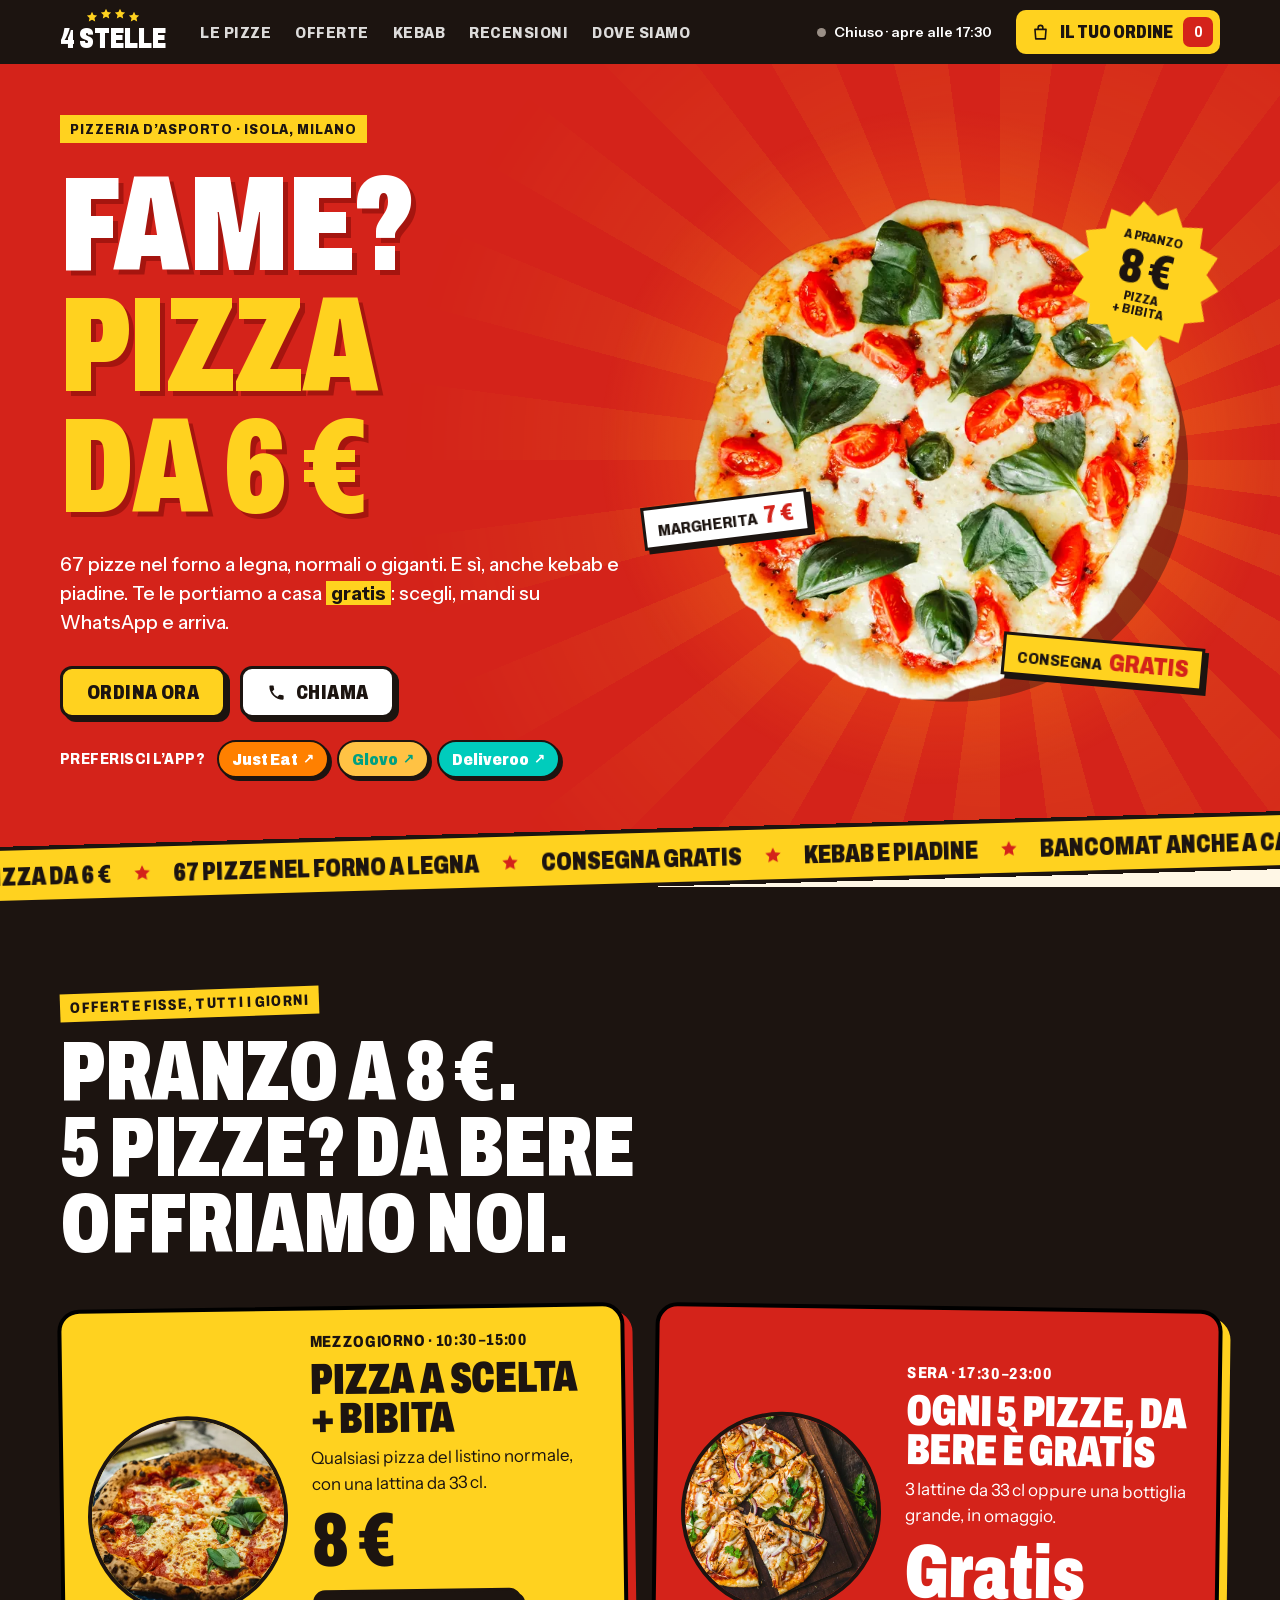
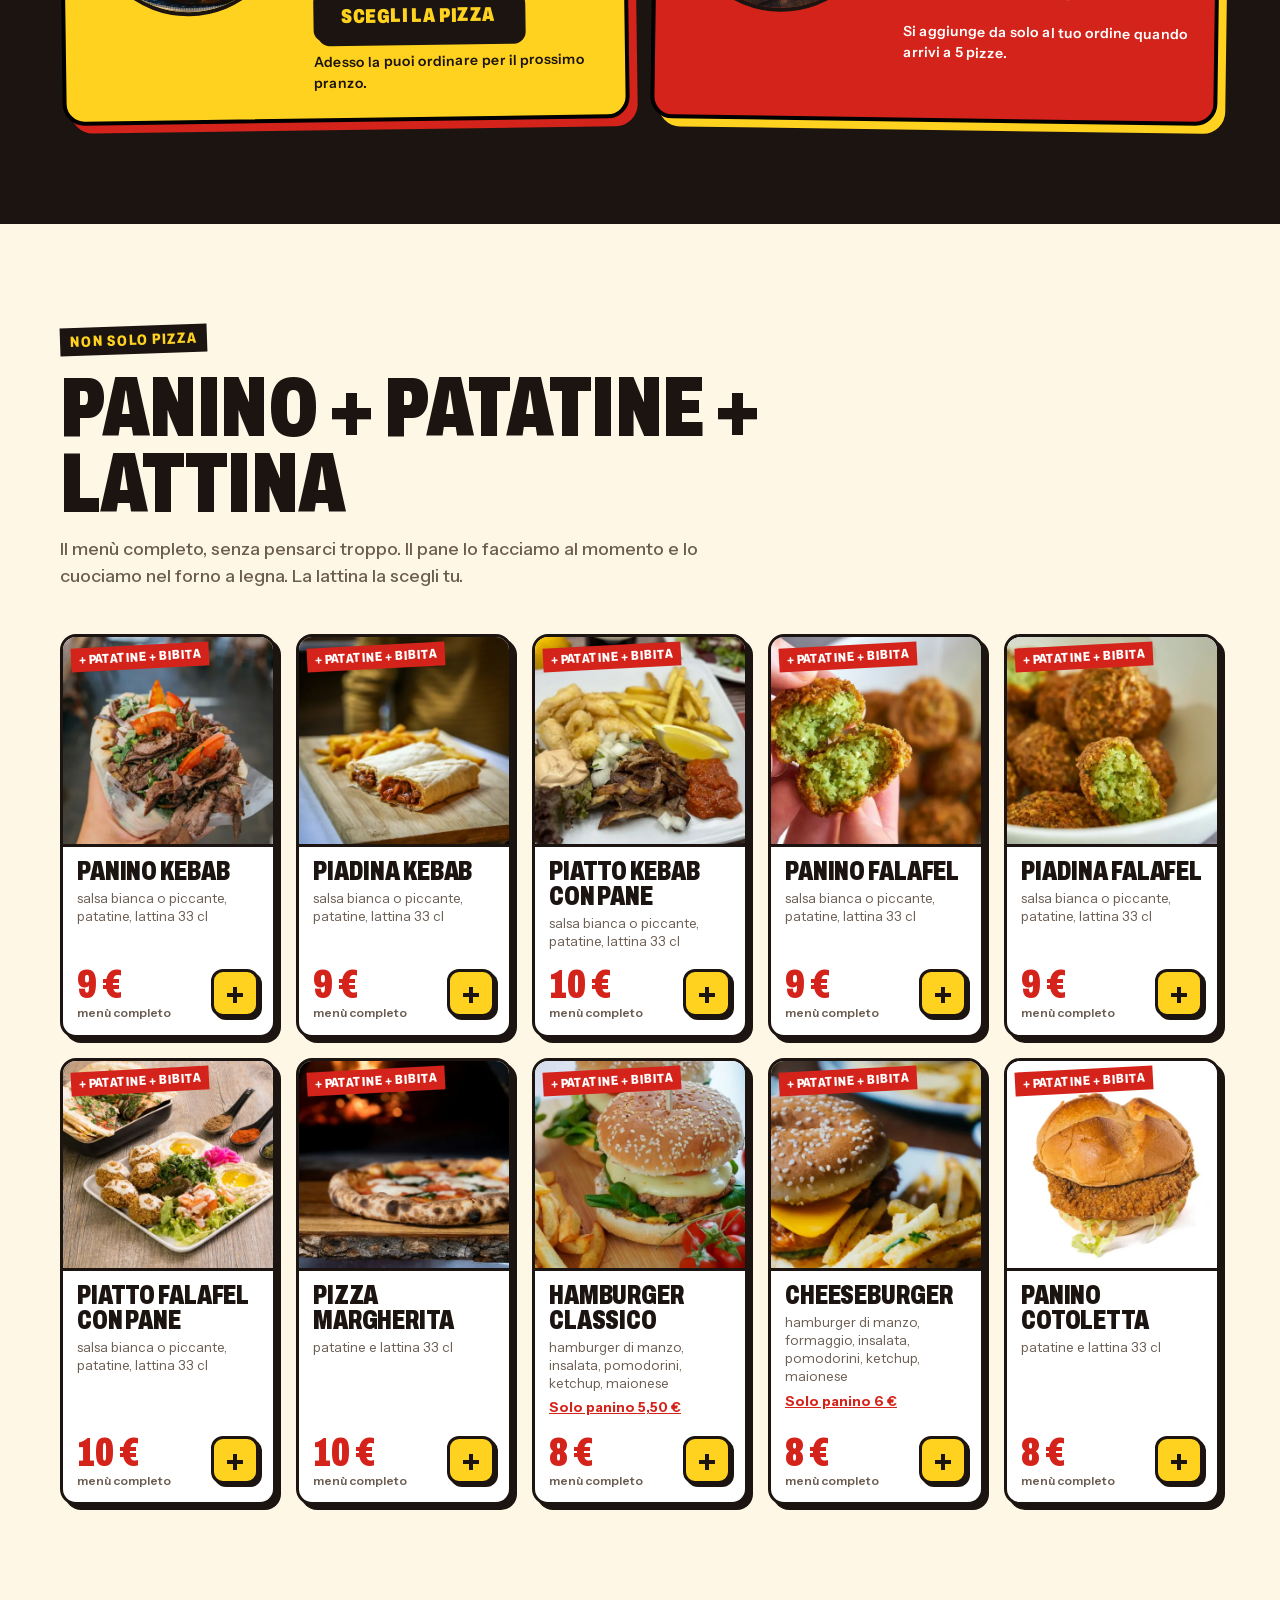
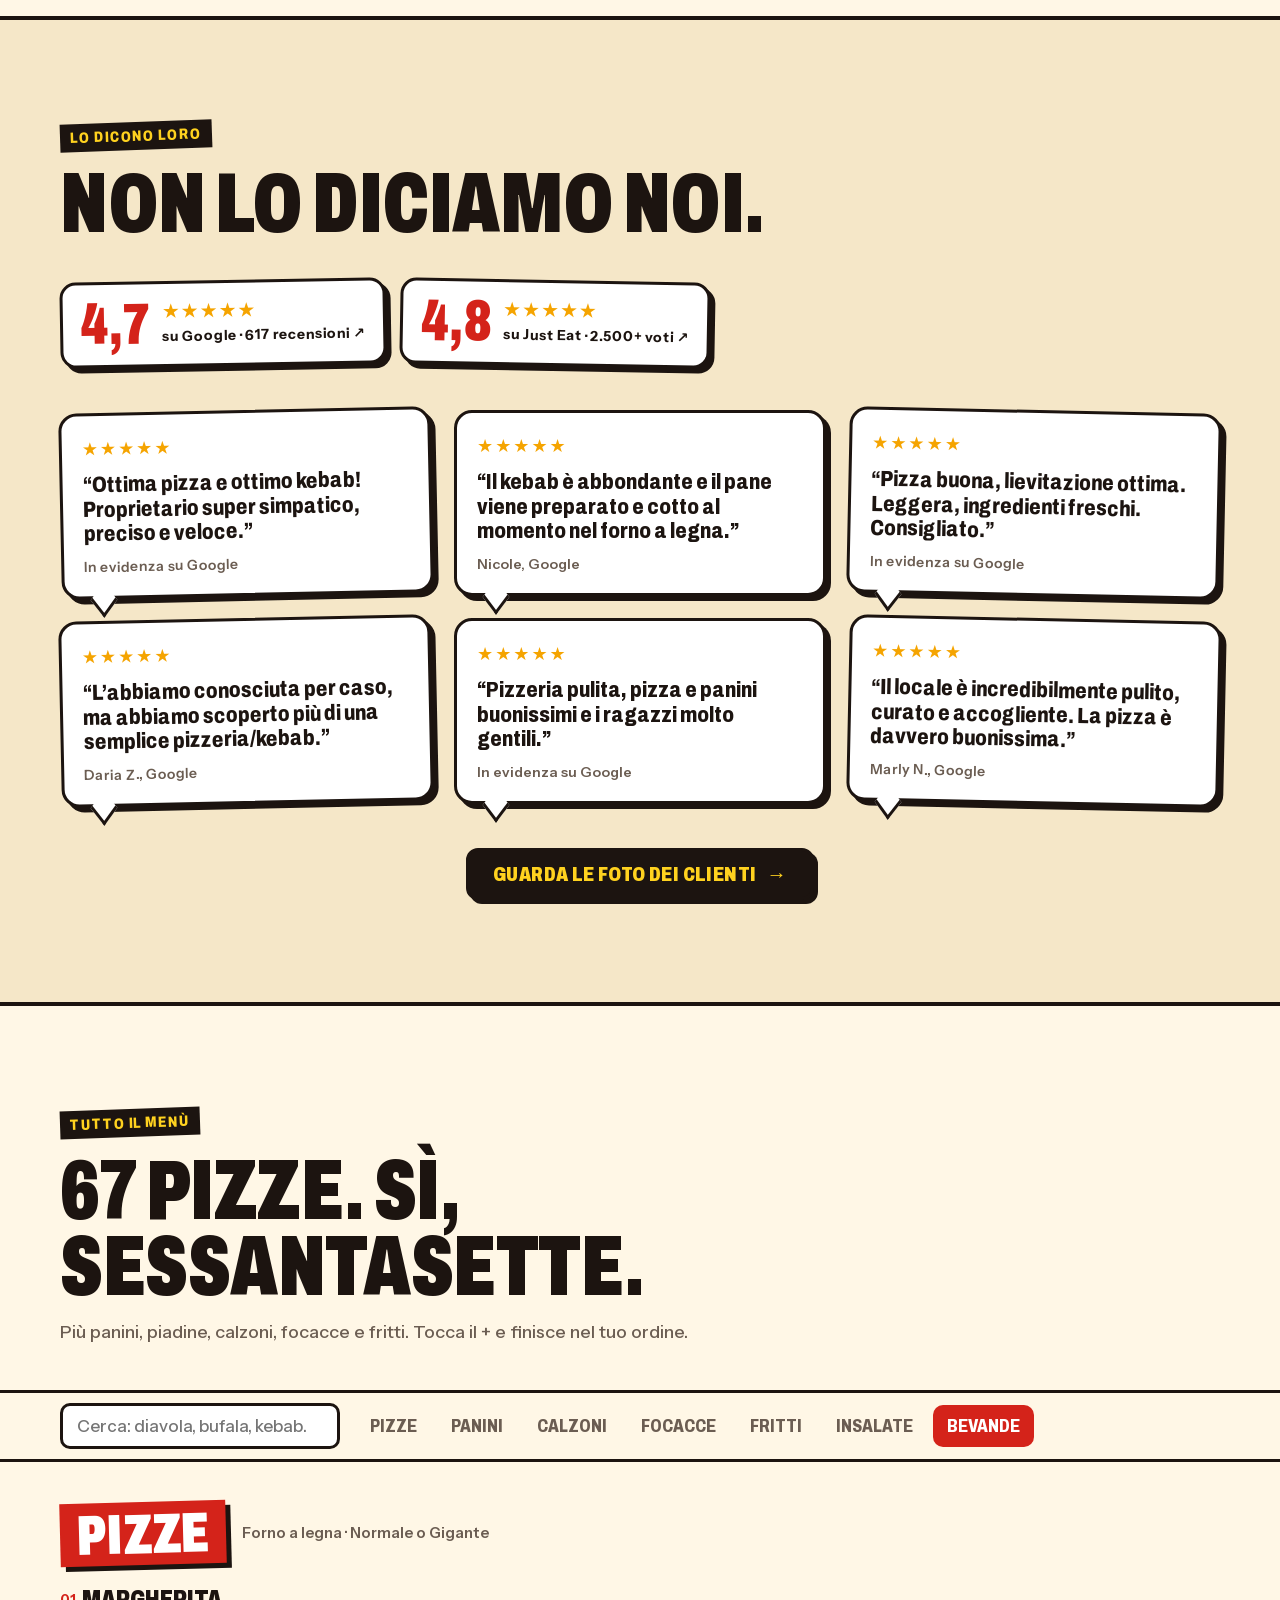
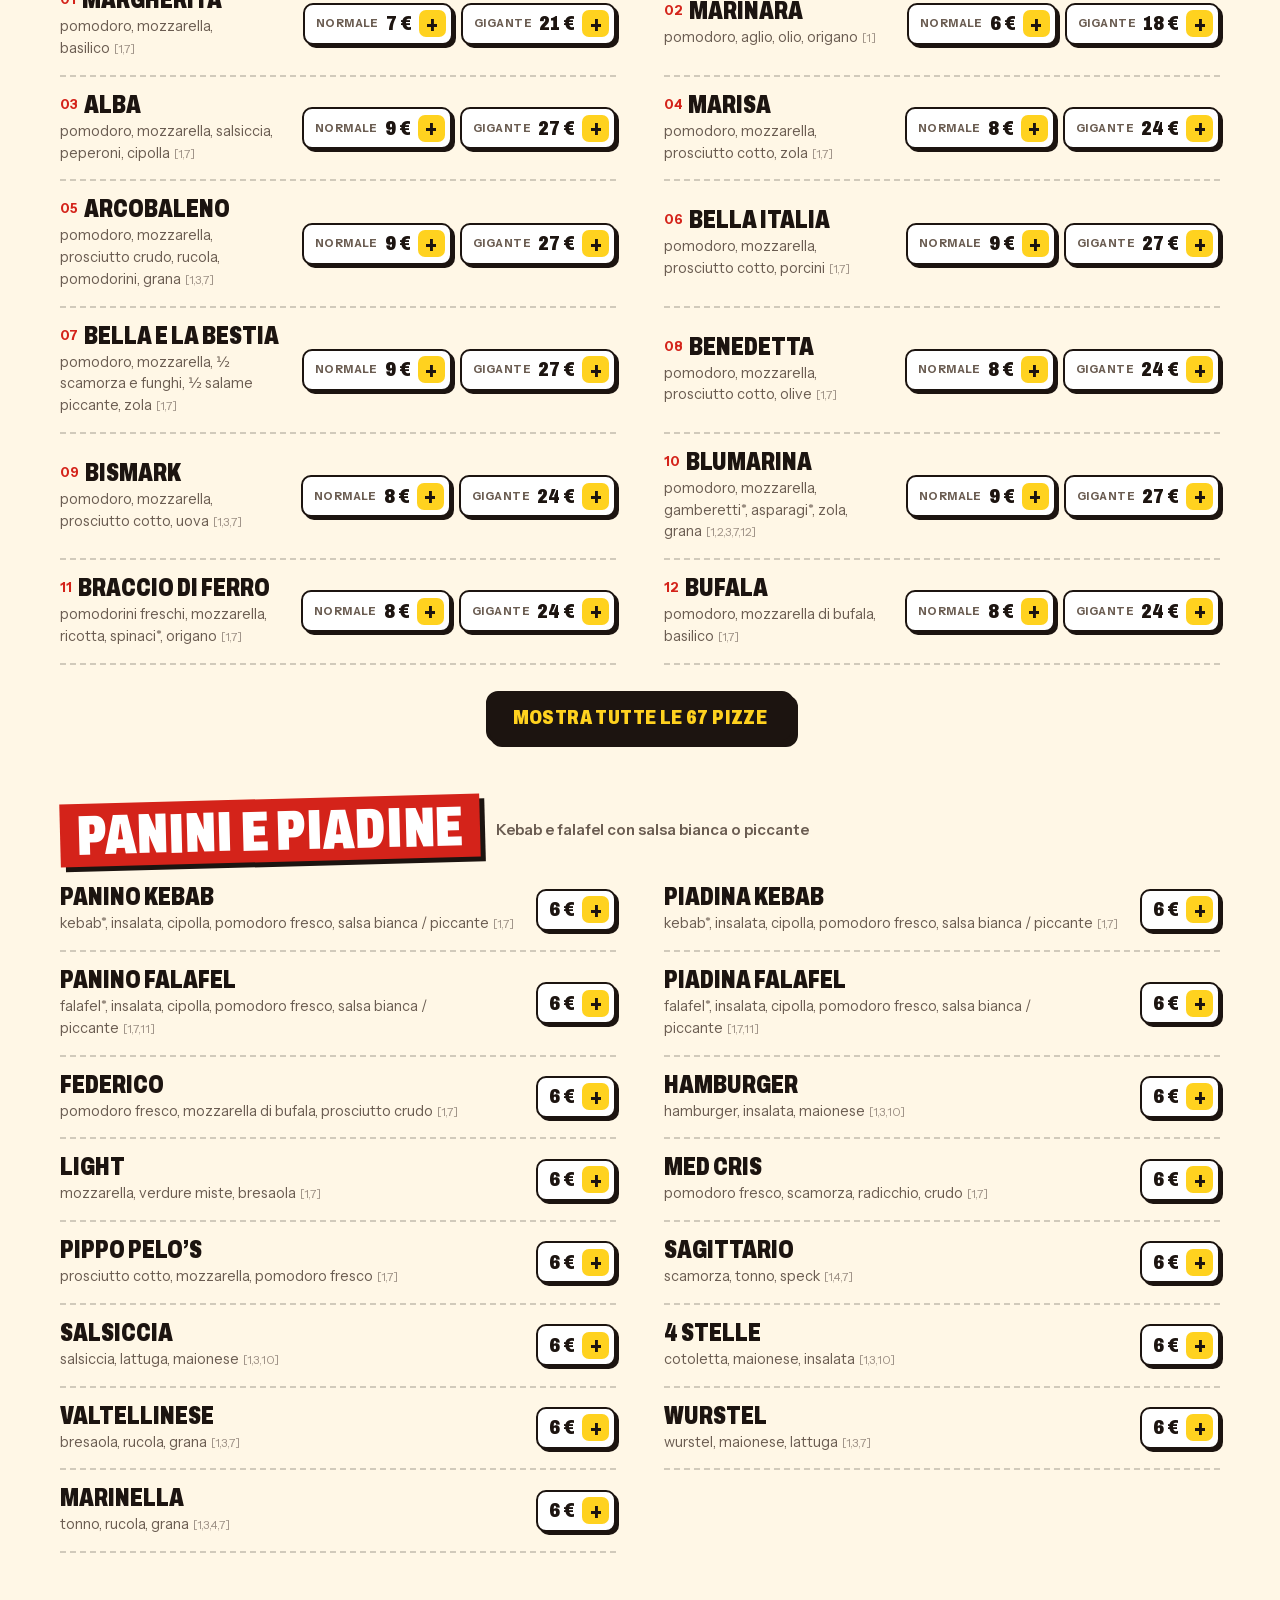
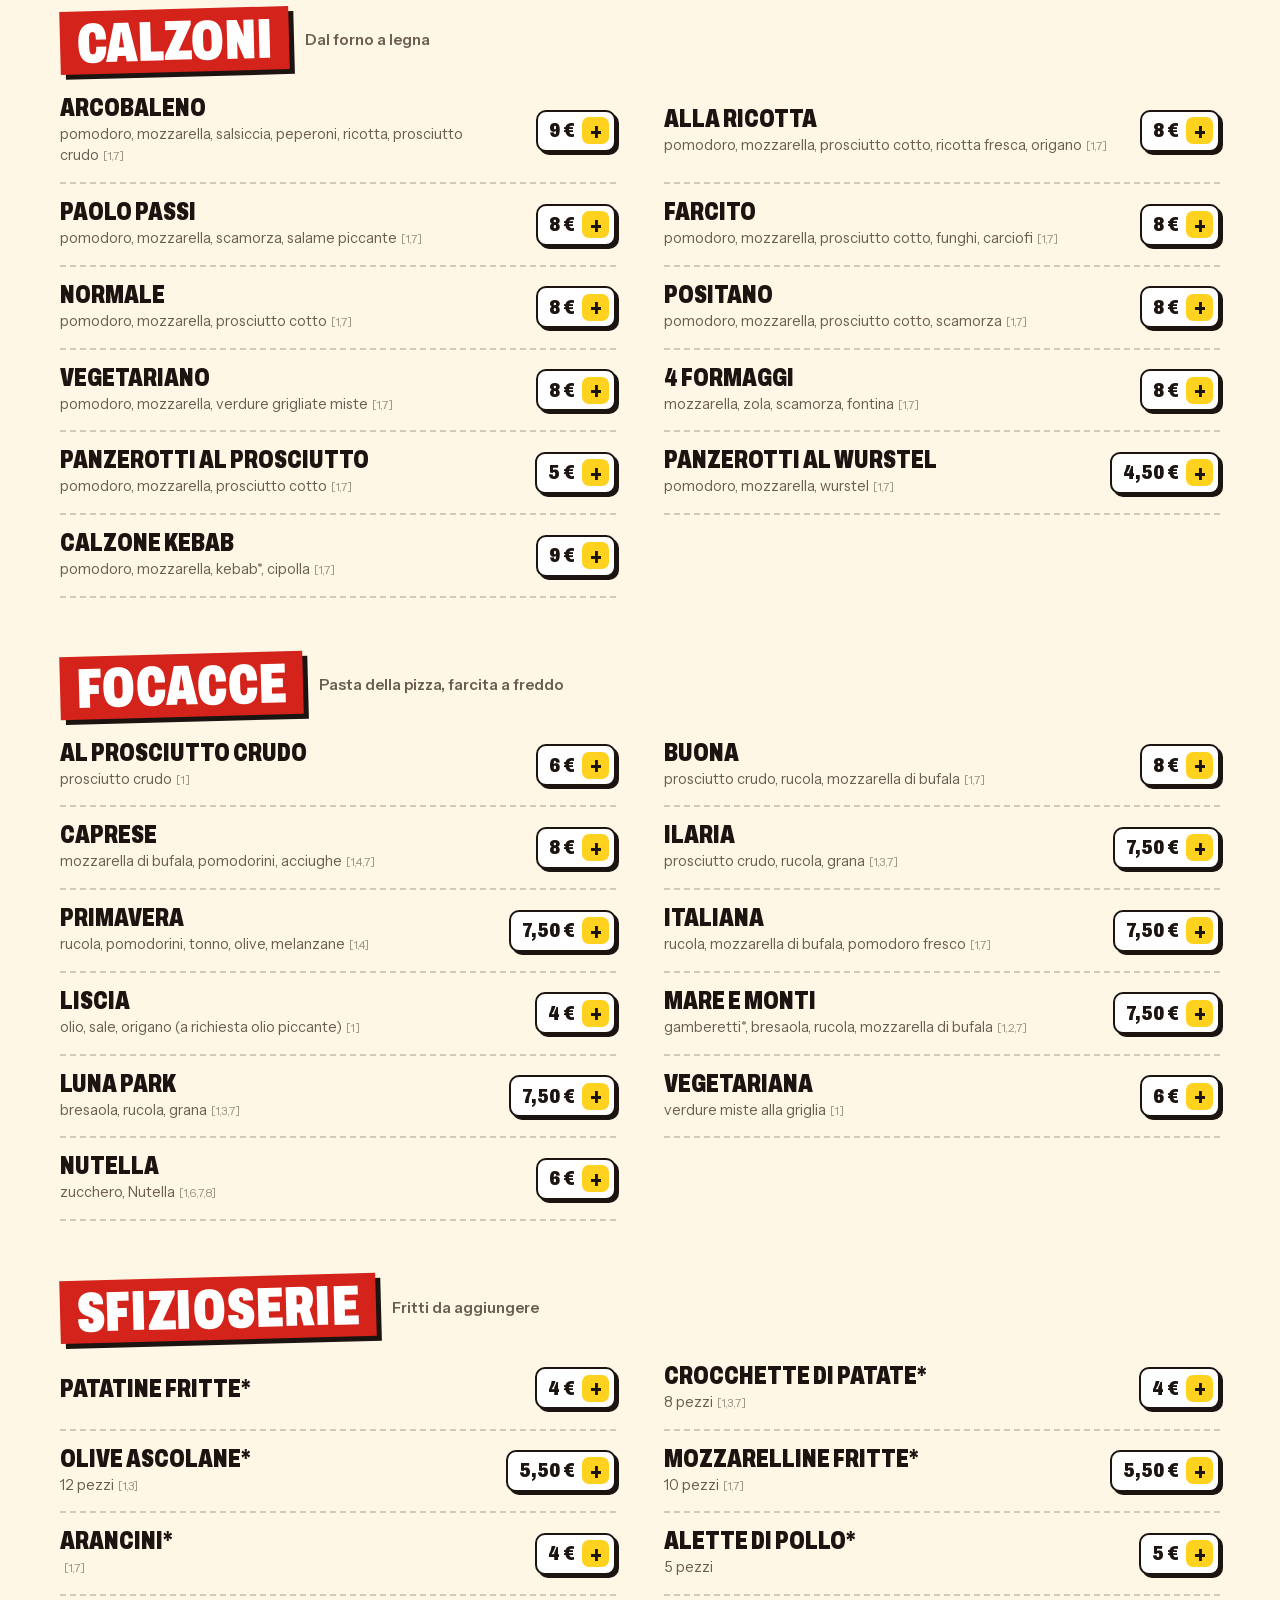
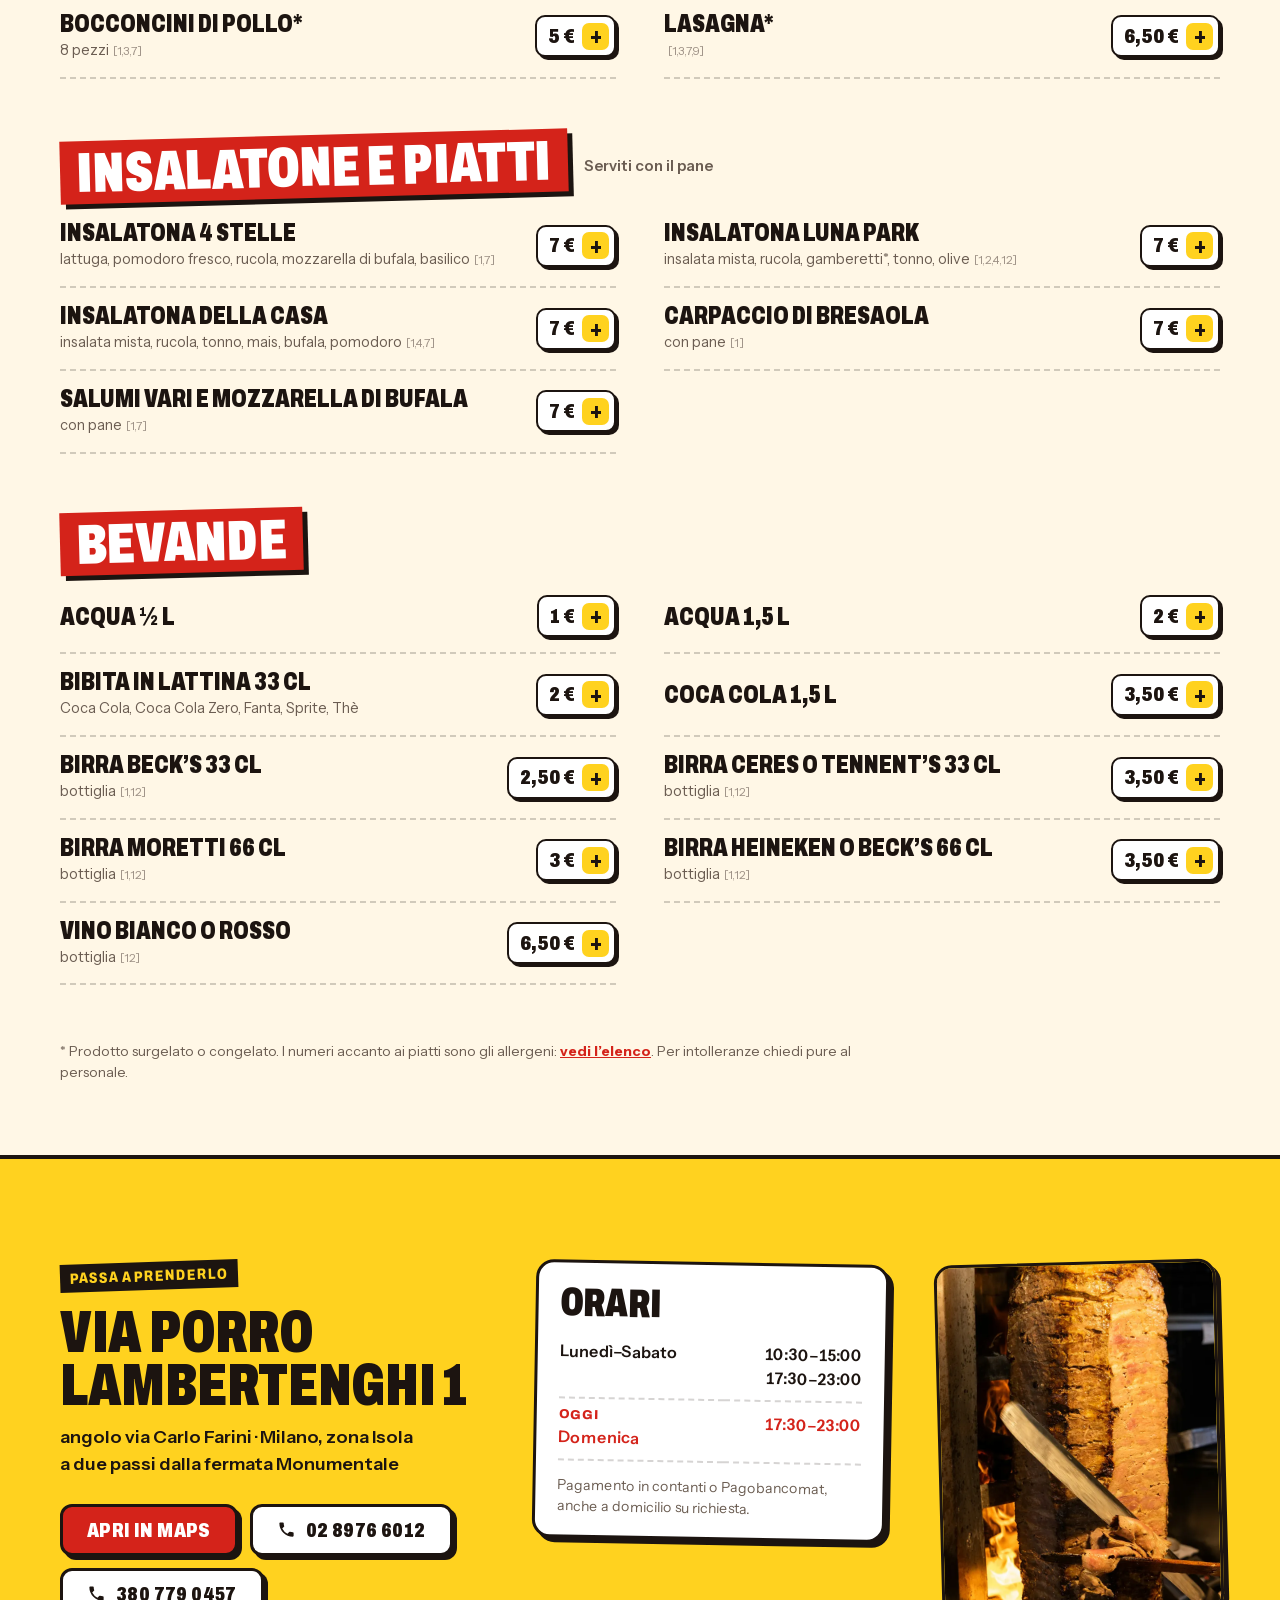
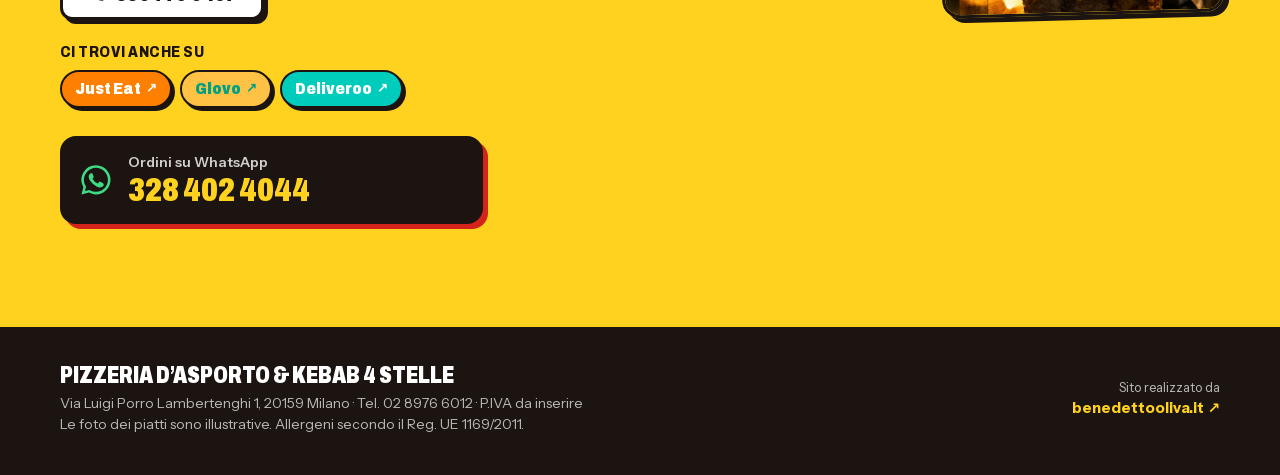
==== commit 4f200c1f: "Aggiorna anteprima" ====
--- a/index.html
+++ b/index.html
@@ -1 +1 @@
-<!doctype html> <html lang="it" class="js-off"> <head> <meta charset="utf-8"> <meta name="viewport" content="width=device-width,initial-scale=1,viewport-fit=cover"> <meta name="robots" content="noindex, nofollow"> <title>4 Stelle — Pizzeria d’asporto e Kebab, Milano Isola</title> <meta name="description" content="Pizza nel forno a legna e kebab in Via Porro Lambertenghi 1, angolo via Farini, Milano. Ordina su WhatsApp: consegna a domicilio gratuita. Aperto tutti i giorni."> <meta name="theme-color" content="#d4231a"> <link rel="icon" href="favicon.svg" type="image/svg+xml"> <link rel="apple-touch-icon" href="apple-touch-icon.png"> <link rel="preload" href="assets/font/archivo.woff2" as="font" type="font/woff2" crossorigin> <link rel="preload" href="assets/foto/kebab-texture.webp" as="image"> <link rel="stylesheet" href="styles.css"> <script>document.documentElement.classList.replace("js-off","js");try{sessionStorage.getItem("intro4")&&!location.search.includes("intro=1")||document.documentElement.classList.add("con-intro")}catch(t){}</script> <script type="application/ld+json">{"@context":"https://schema.org","@type":"Restaurant","name":"Pizzeria d'asporto & Kebab 4 Stelle","servesCuisine":["Pizza","Kebab"],"telephone":"+39 02 8976 6012","address":{"@type":"PostalAddress","streetAddress":"Via Luigi Porro Lambertenghi 1","postalCode":"20159","addressLocality":"Milano","addressCountry":"IT"},"openingHours":["Mo-Sa 10:30-15:00","Mo-Su 17:30-23:00"],"acceptsReservations":false}</script> </head> <body> <svg width="0" height="0" style="position:absolute" aria-hidden="true"> <symbol id="stella" viewBox="0 0 24 24"><path d="M12 1.6l3.1 6.6 7.2.9-5.3 5 1.4 7.1L12 17.7l-6.4 3.5 1.4-7.1-5.3-5 7.2-.9z"/></symbol> <symbol id="i-wa" viewBox="0 0 24 24"><path d="M12 2.2a9.7 9.7 0 0 0-8.4 14.6L2.3 21.7l5-1.3A9.7 9.7 0 1 0 12 2.2Zm0 17.7a8 8 0 0 1-4.1-1.1l-.3-.2-3 .8.8-2.9-.2-.3A8 8 0 1 1 12 19.9Zm4.4-6c-.2-.1-1.4-.7-1.7-.8-.2-.1-.4-.1-.5.1l-.8.9c-.1.2-.3.2-.5.1a6.5 6.5 0 0 1-3.2-2.8c-.2-.4.2-.4.7-1.3.1-.2 0-.3 0-.4l-.7-1.8c-.2-.5-.4-.4-.5-.4h-.5a.9.9 0 0 0-.7.3 2.8 2.8 0 0 0-.9 2.1 4.9 4.9 0 0 0 1 2.6 11.2 11.2 0 0 0 4.3 3.8c1.6.7 2.2.7 3 .6.5-.1 1.4-.6 1.6-1.2.2-.6.2-1 .1-1.2l-.4-.2Z"/></symbol> <symbol id="i-tel" viewBox="0 0 24 24"><path d="M6.6 10.8a15.1 15.1 0 0 0 6.6 6.6l2.2-2.2a1 1 0 0 1 1-.25 11.4 11.4 0 0 0 3.6.57 1 1 0 0 1 1 1V20a1 1 0 0 1-1 1A17 17 0 0 1 3 4a1 1 0 0 1 1-1h3.5a1 1 0 0 1 1 1c0 1.25.2 2.45.57 3.57a1 1 0 0 1-.25 1z"/></symbol> <symbol id="i-borsa" viewBox="0 0 24 24"><path fill="none" stroke="currentColor" stroke-width="2" stroke-linejoin="round" d="M5 8h14l-1 12H6L5 8Zm4 0V6a3 3 0 0 1 6 0v2"/></symbol> </svg> <div class="intro" aria-hidden="true"> <div class="intro-stelle"> <svg><use href="#stella"/></svg><svg><use href="#stella"/></svg><svg><use href="#stella"/></svg><svg><use href="#stella"/></svg> </div> <div class="intro-nome"><span>4 Stelle</span></div> <div class="intro-sotto"><span>kebab · pizza · consegna gratis</span></div> </div> <header class="testata"> <div class="contenitore testata-riga"> <a class="logo" href="#inizio" aria-label="4 Stelle, torna su"> <span class="logo-stelle"><svg><use href="#stella"/></svg><svg><use href="#stella"/></svg><svg><use href="#stella"/></svg><svg><use href="#stella"/></svg></span> <span class="logo-nome">4 Stelle</span> </a> <nav class="nav" aria-label="Sezioni"> <a href="#menu-combo">Menù kebab</a> <a href="#offerte">Offerte</a> <a href="#recensioni">Recensioni</a> <a href="#menu">Tutto il menù</a> <a href="#dove">Dove siamo</a> </nav> <span class="stato" data-stato><i></i><span>Orari</span></span> <button class="btn-carrello" type="button" data-apri-carrello aria-label="Apri il tuo ordine"> <svg><use href="#i-borsa"/></svg><span class="btn-carrello-testo">Il tuo ordine</span><b data-conta>0</b> </button> </div> </header> <main id="inizio"> <section class="apertura"> <div class="contenitore apertura-griglia"> <div class="apertura-testo"> <p class="occhiello entra" style="--r:0">Kebab &amp; pizza · Isola, Milano</p> <h1 class="entra" style="--r:1">Fame?<br><em>Kebab<br>da 6 €</em></h1> <p class="apertura-sotto entra" style="--r:2">Panino, piadina o piatto. Pizza nel forno a legna. Te lo portiamo a casa <b>gratis</b>: scegli, mandi su WhatsApp e arriva.</p> <div class="apertura-azioni entra" style="--r:3"> <a class="btn btn-giallo" href="#menu-combo">Ordina ora</a> <a class="btn btn-linea" href="tel:+390289766012"><svg><use href="#i-tel"/></svg>Chiama</a> </div> <div class="app-consegna entra" style="--r:4"><span>Preferisci l’app?</span><div data-app></div></div> </div> <div class="apertura-kebab entra-kebab" data-doner> <div class="bagliore" aria-hidden="true"></div> <div class="spiedo" aria-hidden="true"></div> <canvas data-texture="assets/foto/kebab-texture.webp" role="img" aria-label="Il kebab che gira sullo spiedo"></canvas> <img class="doner-foto" src="assets/foto/girarrosto-600.webp" alt="Kebab sul girarrosto" width="600" height="750"> <div class="vaschetta" aria-hidden="true"></div> <div class="taglio" aria-hidden="true"> <svg class="coltello" viewBox="0 0 44 300"><defs><linearGradient id="lama" x1="0" x2="1"><stop offset="0" stop-color="#8d949a"/><stop offset=".45" stop-color="#f4f6f8"/><stop offset=".6" stop-color="#c9ced3"/><stop offset="1" stop-color="#6c7378"/></linearGradient></defs><rect x="9" y="0" width="26" height="92" rx="9" fill="#1c1410"/><rect x="14" y="14" width="4" height="4" rx="2" fill="#c9ced3"/><rect x="14" y="62" width="4" height="4" rx="2" fill="#c9ced3"/><rect x="5" y="88" width="34" height="10" rx="3" fill="#3a3330"/><path d="M8 98h30v170c0 14-9 26-22 32-4-10-8-22-8-34z" fill="url(#lama)" stroke="#1c1410" stroke-width="2.5"/></svg> <i class="fetta f1"></i><i class="fetta f2"></i><i class="fetta f3"></i> </div> <a class="bollino" href="#menu-combo" aria-label="Menù kebab a 9 euro con patatine e bibita"> <span>Menù kebab</span><b>9 €</b><span>+ patatine<br>+ bibita</span> </a> <span class="cartellino c1" aria-hidden="true">Panino kebab <b>6 €</b></span> <span class="cartellino c2" aria-hidden="true">Consegna <b>gratis</b></span> </div> </div> </section> <div class="nastro" aria-hidden="true"> <div class="nastro-scorre"> <span>Kebab da 6 €</span><svg><use href="#stella"/></svg><span>Consegna gratis</span><svg><use href="#stella"/></svg><span>Pizza nel forno a legna</span><svg><use href="#stella"/></svg><span>Bancomat anche a casa</span><svg><use href="#stella"/></svg><span>Aperti fino alle 23</span><svg><use href="#stella"/></svg> <span>Kebab da 6 €</span><svg><use href="#stella"/></svg><span>Consegna gratis</span><svg><use href="#stella"/></svg><span>Pizza nel forno a legna</span><svg><use href="#stella"/></svg><span>Bancomat anche a casa</span><svg><use href="#stella"/></svg><span>Aperti fino alle 23</span><svg><use href="#stella"/></svg> </div> </div> <section class="sezione combo" id="menu-combo"> <div class="contenitore"> <div class="titolo-sezione"> <p class="occhiello">Il colpo sicuro</p> <h2>Piatto + patatine + lattina</h2> <p>Il menù completo, senza pensarci troppo. Il pane lo facciamo al momento e lo cuociamo nel forno a legna. La lattina la scegli tu.</p> </div> </div> <div class="combo-scorre" data-combo></div> </section> <section class="sezione offerte" id="offerte"> <div class="contenitore"> <div class="titolo-sezione chiaro"> <p class="occhiello">Offerte fisse, tutti i giorni</p> <h2>Pranzo a 8 €.<br>5 pizze? Da bere offriamo noi.</h2> </div> <div class="offerte-griglia"> <article class="offerta offerta-pranzo" data-offerta="pranzo"> <img src="assets/foto/pizza-alto-700.webp" srcset="assets/foto/pizza-alto-700.webp 700w, assets/foto/pizza-alto-1200.webp 1200w" sizes="(min-width: 900px) 260px, 40vw" alt="Pizza margherita vista dall’alto" loading="lazy" width="700" height="700"> <div> <p class="offerta-quando">Mezzogiorno · 10:30–15:00</p> <h3>Pizza a scelta + bibita</h3> <p>Qualsiasi pizza del listino normale, con una lattina da 33 cl.</p> <p class="offerta-prezzo">8 €</p> <button class="btn btn-scuro" type="button" data-apri-pranzo>Scegli la pizza</button> <p class="offerta-nota" data-nota-pranzo></p> </div> </article> <article class="offerta offerta-sera"> <img src="assets/foto/pizze-tavolo-700.webp" srcset="assets/foto/pizze-tavolo-700.webp 700w, assets/foto/pizze-tavolo-1200.webp 1200w" sizes="(min-width: 900px) 260px, 40vw" alt="Pizze sul tagliere" loading="lazy" width="700" height="700"> <div> <p class="offerta-quando">Sera · 17:30–23:00</p> <h3>Ogni 5 pizze, da bere è gratis</h3> <p>3 lattine da 33 cl oppure una bottiglia grande, in omaggio.</p> <p class="offerta-prezzo">Gratis</p> <p class="offerta-nota">Si aggiunge da solo al tuo ordine quando arrivi a 5 pizze.</p> </div> </article> </div> </div> </section> <section class="sezione recensioni" id="recensioni"> <div class="contenitore"> <div class="recensioni-testa"> <div class="titolo-sezione"> <p class="occhiello">Lo dicono loro</p> <h2>Non lo diciamo noi.</h2> </div> <div class="voti" data-voti></div> </div> <div class="recensioni-griglia" data-recensioni></div> <p class="recensioni-altro"><a class="btn btn-scuro" href="recensioni/">Guarda le foto dei clienti <span aria-hidden="true">→</span></a></p> </div> </section> <section class="sezione listino" id="menu"> <div class="contenitore"> <div class="titolo-sezione"> <p class="occhiello">Tutto il menù</p> <h2>67 pizze. Sì, sessantasette.</h2> <p>Più panini, piadine, calzoni, focacce e fritti. Tocca il + e finisce nel tuo ordine.</p> </div> </div> <div class="listino-barra"> <div class="contenitore listino-barra-riga"> <label class="cerca"><span class="vh">Cerca nel menù</span><input type="search" placeholder="Cerca: diavola, bufala, kebab…" data-cerca autocomplete="off"></label> <div class="schede" role="tablist" data-schede></div> </div> </div> <div class="contenitore"> <div class="listino-corpo" data-listino></div> <p class="listino-piede">* Prodotto surgelato o congelato. I numeri accanto ai piatti sono gli allergeni: <button type="button" class="link" data-apri-allergeni>vedi l’elenco</button>. Per intolleranze chiedi pure al personale.</p> </div> </section> <section class="sezione dove" id="dove"> <div class="contenitore dove-griglia"> <div> <p class="occhiello">Passa a prenderlo</p> <h2>Via Porro Lambertenghi 1</h2> <p class="dove-angolo">angolo via Carlo Farini · Milano, zona Isola<br>a due passi dalla fermata Monumentale</p> <div class="dove-azioni"> <a class="btn btn-giallo" href="#" data-maps target="_blank" rel="noopener">Apri in Maps</a> <a class="btn btn-linea" href="tel:+390289766012"><svg><use href="#i-tel"/></svg>02 8976 6012</a> <a class="btn btn-linea" href="tel:+393807790457"><svg><use href="#i-tel"/></svg>380 779 0457</a> </div> <div class="dove-app"><span>Ci trovi anche su</span><div data-app></div></div> <div class="dove-wa"> <svg><use href="#i-wa"/></svg> <div><b>Ordini su WhatsApp</b><a href="https://wa.me/393284024044" target="_blank" rel="noopener">328 402 4044</a></div> </div> </div> <div class="orari"> <h3>Orari</h3> <table data-orari></table> <p class="orari-nota">Pagamento in contanti o Pagobancomat, anche a domicilio su richiesta.</p> </div> <figure class="dove-foto"> <img src="assets/foto/coltello-700.webp" srcset="assets/foto/coltello-700.webp 700w, assets/foto/coltello-1200.webp 1200w" sizes="(min-width: 1000px) 340px, 90vw" alt="Il kebab tagliato dal girarrosto" loading="lazy" width="700" height="875"> </figure> </div> </section> </main> <footer class="piede"> <div class="contenitore piede-riga"> <div> <p class="piede-nome">Pizzeria d’asporto &amp; Kebab 4 Stelle</p> <p>Via Luigi Porro Lambertenghi 1, 20159 Milano · Tel. 02 8976 6012 · P.IVA da inserire</p> <p>Le foto dei piatti sono illustrative. Allergeni secondo il Reg. UE 1169/2011.</p> </div> <a class="firma" href="https://benedettooliva.it" target="_blank" rel="noopener"><span>Sito realizzato da</span><b>benedettooliva.it ↗</b></a> </div> </footer> <div class="barra-tel"> <a href="tel:+390289766012" class="barra-chiama"><svg><use href="#i-tel"/></svg>Chiama</a> <button type="button" class="barra-ordina" data-barra-ordina><svg><use href="#i-borsa"/></svg><span data-barra-testo>Ordina</span></button> </div> <div class="velo" data-velo hidden></div> <aside class="carrello" data-carrello aria-label="Il tuo ordine" aria-hidden="true"> <div class="carrello-testa"> <h2>Il tuo ordine</h2> <button class="chiudi" type="button" data-chiudi aria-label="Chiudi">×</button> </div> <div class="carrello-corpo"> <div class="carrello-vuoto" data-vuoto> <p><b>Ancora vuoto.</b></p> <p>Parti da un kebab? Aggiungi quello che vuoi: alla fine ti apriamo WhatsApp con l’ordine già scritto.</p> <a class="btn btn-scuro" href="#menu-combo" data-chiudi>Guarda il menù</a> </div> <ul class="righe" data-righe></ul> <div class="omaggio" data-omaggio hidden></div> <form class="dati" data-dati hidden> <fieldset class="segmento"> <legend class="vh">Come lo vuoi</legend> <label><input type="radio" name="modo" value="consegna" checked="checked"><span>Consegna gratis</span></label> <label><input type="radio" name="modo" value="ritiro"><span>Ritiro al locale</span></label> </fieldset> <label class="campo"><span>Nome</span><input name="nome" autocomplete="given-name" required></label> <div data-solo-consegna> <label class="campo"><span>Indirizzo</span><input name="indirizzo" autocomplete="street-address" placeholder="Via e numero civico"></label> <label class="campo"><span>Citofono / piano</span><input name="citofono" placeholder="Facoltativo"></label> <p class="campo-nota" data-cap></p> </div> <label class="campo"><span>Quando</span><select name="quando" data-quando></select></label> <fieldset class="segmento piccolo"> <legend>Pagamento</legend> <label><input type="radio" name="paga" value="contanti" checked="checked"><span>Contanti</span></label> <label><input type="radio" name="paga" value="bancomat"><span>Pagobancomat</span></label> </fieldset> <label class="campo"><span>Note</span><textarea name="note" rows="2" placeholder="Allergie, senza cipolla, ben cotta…"></textarea></label> </form> </div> <div class="carrello-piede" data-piede hidden> <p class="totale"><span>Totale</span><b data-totale>0 €</b></p> <p class="avviso" data-avviso></p> <button class="btn btn-wa" type="button" data-invia><svg><use href="#i-wa"/></svg>Invia l’ordine su WhatsApp</button> <p class="carrello-nota">Nessun pagamento online: paghi alla consegna o al ritiro. Ti rispondiamo su WhatsApp per confermare.</p> </div> </aside> <dialog class="scheda" data-scheda aria-label="Scegli e aggiungi"> <button class="chiudi scheda-chiudi" type="button" data-scheda-chiudi aria-label="Chiudi">×</button> <div class="scheda-corpo" data-scheda-corpo></div> <div class="scheda-piede"> <div class="quantita-grande"><button type="button" data-scheda-meno aria-label="Uno in meno">−</button><b data-scheda-q aria-live="polite">1</b><button type="button" data-scheda-piu aria-label="Uno in più">+</button></div> <button class="btn btn-giallo" type="button" data-scheda-ok>Aggiungi</button> </div> </dialog> <dialog class="finestra" data-finestra-allergeni> <form method="dialog" class="finestra-corpo"> <h2>Allergeni</h2> <ol class="allergeni" data-allergeni></ol> <div class="finestra-azioni"><button class="btn btn-scuro" value="ok">Ho capito</button></div> </form> </dialog> <div class="avviso-aggiunto" data-toast role="status" aria-live="polite"></div> <script src="dati.js"></script> <script src="doner.js"></script> <script src="app.js"></script> </body> </html> +<!doctype html> <html lang="it" class="js-off"> <head> <meta charset="utf-8"> <meta name="viewport" content="width=device-width,initial-scale=1,viewport-fit=cover"> <meta name="robots" content="noindex, nofollow"> <title>4 Stelle — Pizzeria d’asporto e Kebab, Milano Isola</title> <meta name="description" content="Pizza nel forno a legna e kebab in Via Porro Lambertenghi 1, angolo via Farini, Milano. Ordina su WhatsApp: consegna a domicilio gratuita. Aperto tutti i giorni."> <meta name="theme-color" content="#d4231a"> <link rel="icon" href="favicon.svg" type="image/svg+xml"> <link rel="apple-touch-icon" href="apple-touch-icon.png"> <link rel="preload" href="assets/font/archivo.woff2" as="font" type="font/woff2" crossorigin> <link rel="stylesheet" href="styles.css"> <script>document.documentElement.classList.replace("js-off","js");try{sessionStorage.getItem("intro4")&&!location.search.includes("intro=1")||document.documentElement.classList.add("con-intro")}catch(t){}</script> <script type="application/ld+json">{"@context":"https://schema.org","@type":"Restaurant","name":"Pizzeria d'asporto & Kebab 4 Stelle","servesCuisine":["Pizza","Kebab"],"telephone":"+39 02 8976 6012","address":{"@type":"PostalAddress","streetAddress":"Via Luigi Porro Lambertenghi 1","postalCode":"20159","addressLocality":"Milano","addressCountry":"IT"},"openingHours":["Mo-Sa 10:30-15:00","Mo-Su 17:30-23:00"],"acceptsReservations":false}</script> </head> <body> <svg width="0" height="0" style="position:absolute" aria-hidden="true"> <symbol id="stella" viewBox="0 0 24 24"><path d="M12 1.6l3.1 6.6 7.2.9-5.3 5 1.4 7.1L12 17.7l-6.4 3.5 1.4-7.1-5.3-5 7.2-.9z"/></symbol> <symbol id="i-wa" viewBox="0 0 24 24"><path d="M12 2.2a9.7 9.7 0 0 0-8.4 14.6L2.3 21.7l5-1.3A9.7 9.7 0 1 0 12 2.2Zm0 17.7a8 8 0 0 1-4.1-1.1l-.3-.2-3 .8.8-2.9-.2-.3A8 8 0 1 1 12 19.9Zm4.4-6c-.2-.1-1.4-.7-1.7-.8-.2-.1-.4-.1-.5.1l-.8.9c-.1.2-.3.2-.5.1a6.5 6.5 0 0 1-3.2-2.8c-.2-.4.2-.4.7-1.3.1-.2 0-.3 0-.4l-.7-1.8c-.2-.5-.4-.4-.5-.4h-.5a.9.9 0 0 0-.7.3 2.8 2.8 0 0 0-.9 2.1 4.9 4.9 0 0 0 1 2.6 11.2 11.2 0 0 0 4.3 3.8c1.6.7 2.2.7 3 .6.5-.1 1.4-.6 1.6-1.2.2-.6.2-1 .1-1.2l-.4-.2Z"/></symbol> <symbol id="i-tel" viewBox="0 0 24 24"><path d="M6.6 10.8a15.1 15.1 0 0 0 6.6 6.6l2.2-2.2a1 1 0 0 1 1-.25 11.4 11.4 0 0 0 3.6.57 1 1 0 0 1 1 1V20a1 1 0 0 1-1 1A17 17 0 0 1 3 4a1 1 0 0 1 1-1h3.5a1 1 0 0 1 1 1c0 1.25.2 2.45.57 3.57a1 1 0 0 1-.25 1z"/></symbol> <symbol id="i-borsa" viewBox="0 0 24 24"><path fill="none" stroke="currentColor" stroke-width="2" stroke-linejoin="round" d="M5 8h14l-1 12H6L5 8Zm4 0V6a3 3 0 0 1 6 0v2"/></symbol> </svg> <div class="intro" aria-hidden="true"> <div class="intro-stelle"> <svg><use href="#stella"/></svg><svg><use href="#stella"/></svg><svg><use href="#stella"/></svg><svg><use href="#stella"/></svg> </div> <div class="intro-nome"><span>4 Stelle</span></div> <div class="intro-sotto"><span>pizza · kebab · consegna gratis</span></div> </div> <header class="testata"> <div class="contenitore testata-riga"> <a class="logo" href="#inizio" aria-label="4 Stelle, torna su"> <span class="logo-stelle"><svg><use href="#stella"/></svg><svg><use href="#stella"/></svg><svg><use href="#stella"/></svg><svg><use href="#stella"/></svg></span> <span class="logo-nome">4 Stelle</span> </a> <nav class="nav" aria-label="Sezioni"> <a href="#menu">Le pizze</a> <a href="#offerte">Offerte</a> <a href="#menu-combo">Kebab</a> <a href="#recensioni">Recensioni</a> <a href="#dove">Dove siamo</a> </nav> <span class="stato" data-stato><i></i><span>Orari</span></span> <button class="btn-carrello" type="button" data-apri-carrello aria-label="Apri il tuo ordine"> <svg><use href="#i-borsa"/></svg><span class="btn-carrello-testo">Il tuo ordine</span><b data-conta>0</b> </button> </div> </header> <main id="inizio"> <section class="apertura"> <div class="contenitore apertura-griglia"> <div class="apertura-testo"> <p class="occhiello entra" style="--r:0">Pizzeria d’asporto · Isola, Milano</p> <h1 class="entra" style="--r:1">Fame?<br><em>Pizza<br>da 6 €</em></h1> <p class="apertura-sotto entra" style="--r:2">67 pizze nel forno a legna, normali o giganti. E sì, anche kebab e piadine. Te le portiamo a casa <b>gratis</b>: scegli, mandi su WhatsApp e arriva.</p> <div class="apertura-azioni entra" style="--r:3"> <a class="btn btn-giallo" href="#menu">Ordina ora</a> <a class="btn btn-linea" href="tel:+390289766012"><svg><use href="#i-tel"/></svg>Chiama</a> </div> <div class="app-consegna entra" style="--r:4"><span>Preferisci l’app?</span><div data-app></div></div> </div> <div class="apertura-pizza entra-pizza" data-pizza> <div class="bagliore" aria-hidden="true"></div> <div class="pizza-ombra" aria-hidden="true"></div> <div class="pizza-gira"> <img class="pizza-resto" src="assets/foto/pizza-gira-700.webp" srcset="assets/foto/pizza-gira-700.webp 700w, assets/foto/pizza-gira-1100.webp 1100w" sizes="(min-width: 1800px) 620px, (min-width: 761px) 40vw, 60vw" width="700" height="700" alt="Una margherita appena sfornata che gira, e una fetta che si stacca" fetchpriority="high"> <div class="pizza-buco" aria-hidden="true"></div> <i class="filo l1" aria-hidden="true"></i><i class="filo l2" aria-hidden="true"></i><i class="filo l3" aria-hidden="true"></i> <div class="pizza-fetta" aria-hidden="true"><img src="assets/foto/pizza-gira-700.webp" srcset="assets/foto/pizza-gira-700.webp 700w, assets/foto/pizza-gira-1100.webp 1100w" sizes="(min-width: 1800px) 620px, (min-width: 761px) 40vw, 60vw" width="700" height="700" alt=""></div> </div> <div class="vapore" aria-hidden="true"><i></i><i></i><i></i></div> <a class="bollino" href="#offerte" aria-label="A pranzo pizza a scelta e bibita a 8 euro"> <span>A pranzo</span><b>8 €</b><span>pizza<br>+ bibita</span> </a> <span class="cartellino c1" aria-hidden="true">Margherita <b>7 €</b></span> <span class="cartellino c2" aria-hidden="true">Consegna <b>gratis</b></span> </div> </div> </section> <div class="nastro" aria-hidden="true"> <div class="nastro-scorre"> <span>Pizza da 6 €</span><svg><use href="#stella"/></svg><span>67 pizze nel forno a legna</span><svg><use href="#stella"/></svg><span>Consegna gratis</span><svg><use href="#stella"/></svg><span>Kebab e piadine</span><svg><use href="#stella"/></svg><span>Bancomat anche a casa</span><svg><use href="#stella"/></svg><span>Aperti fino alle 23</span><svg><use href="#stella"/></svg> <span>Pizza da 6 €</span><svg><use href="#stella"/></svg><span>67 pizze nel forno a legna</span><svg><use href="#stella"/></svg><span>Consegna gratis</span><svg><use href="#stella"/></svg><span>Kebab e piadine</span><svg><use href="#stella"/></svg><span>Bancomat anche a casa</span><svg><use href="#stella"/></svg><span>Aperti fino alle 23</span><svg><use href="#stella"/></svg> </div> </div> <section class="sezione offerte" id="offerte"> <div class="contenitore"> <div class="titolo-sezione chiaro"> <p class="occhiello">Offerte fisse, tutti i giorni</p> <h2>Pranzo a 8 €.<br>5 pizze? Da bere offriamo noi.</h2> </div> <div class="offerte-griglia"> <article class="offerta offerta-pranzo" data-offerta="pranzo"> <img src="assets/foto/pizza-alto-700.webp" srcset="assets/foto/pizza-alto-700.webp 700w, assets/foto/pizza-alto-1200.webp 1200w" sizes="(min-width: 900px) 260px, 40vw" alt="Pizza margherita vista dall’alto" loading="lazy" width="700" height="700"> <div> <p class="offerta-quando">Mezzogiorno · 10:30–15:00</p> <h3>Pizza a scelta + bibita</h3> <p>Qualsiasi pizza del listino normale, con una lattina da 33 cl.</p> <p class="offerta-prezzo">8 €</p> <button class="btn btn-scuro" type="button" data-apri-pranzo>Scegli la pizza</button> <p class="offerta-nota" data-nota-pranzo></p> </div> </article> <article class="offerta offerta-sera"> <img src="assets/foto/pizze-tavolo-700.webp" srcset="assets/foto/pizze-tavolo-700.webp 700w, assets/foto/pizze-tavolo-1200.webp 1200w" sizes="(min-width: 900px) 260px, 40vw" alt="Pizze sul tagliere" loading="lazy" width="700" height="700"> <div> <p class="offerta-quando">Sera · 17:30–23:00</p> <h3>Ogni 5 pizze, da bere è gratis</h3> <p>3 lattine da 33 cl oppure una bottiglia grande, in omaggio.</p> <p class="offerta-prezzo">Gratis</p> <p class="offerta-nota">Si aggiunge da solo al tuo ordine quando arrivi a 5 pizze.</p> </div> </article> </div> </div> </section> <section class="sezione combo" id="menu-combo"> <div class="contenitore"> <div class="titolo-sezione"> <p class="occhiello">Non solo pizza</p> <h2>Panino + patatine + lattina</h2> <p>Il menù completo, senza pensarci troppo. Il pane lo facciamo al momento e lo cuociamo nel forno a legna. La lattina la scegli tu.</p> </div> </div> <div class="combo-scorre" data-combo></div> </section> <section class="sezione recensioni" id="recensioni"> <div class="contenitore"> <div class="recensioni-testa"> <div class="titolo-sezione"> <p class="occhiello">Lo dicono loro</p> <h2>Non lo diciamo noi.</h2> </div> <div class="voti" data-voti></div> </div> <div class="recensioni-griglia" data-recensioni></div> <p class="recensioni-altro"><a class="btn btn-scuro" href="recensioni/">Guarda le foto dei clienti <span aria-hidden="true">→</span></a></p> </div> </section> <section class="sezione listino" id="menu"> <div class="contenitore"> <div class="titolo-sezione"> <p class="occhiello">Tutto il menù</p> <h2>67 pizze. Sì, sessantasette.</h2> <p>Più panini, piadine, calzoni, focacce e fritti. Tocca il + e finisce nel tuo ordine.</p> </div> </div> <div class="listino-barra"> <div class="contenitore listino-barra-riga"> <label class="cerca"><span class="vh">Cerca nel menù</span><input type="search" placeholder="Cerca: diavola, bufala, kebab…" data-cerca autocomplete="off"></label> <div class="schede" role="tablist" data-schede></div> </div> </div> <div class="contenitore"> <div class="listino-corpo" data-listino></div> <p class="listino-piede">* Prodotto surgelato o congelato. I numeri accanto ai piatti sono gli allergeni: <button type="button" class="link" data-apri-allergeni>vedi l’elenco</button>. Per intolleranze chiedi pure al personale.</p> </div> </section> <section class="sezione dove" id="dove"> <div class="contenitore dove-griglia"> <div> <p class="occhiello">Passa a prenderlo</p> <h2>Via Porro Lambertenghi 1</h2> <p class="dove-angolo">angolo via Carlo Farini · Milano, zona Isola<br>a due passi dalla fermata Monumentale</p> <div class="dove-azioni"> <a class="btn btn-giallo" href="#" data-maps target="_blank" rel="noopener">Apri in Maps</a> <a class="btn btn-linea" href="tel:+390289766012"><svg><use href="#i-tel"/></svg>02 8976 6012</a> <a class="btn btn-linea" href="tel:+393807790457"><svg><use href="#i-tel"/></svg>380 779 0457</a> </div> <div class="dove-app"><span>Ci trovi anche su</span><div data-app></div></div> <div class="dove-wa"> <svg><use href="#i-wa"/></svg> <div><b>Ordini su WhatsApp</b><a href="https://wa.me/393284024044" target="_blank" rel="noopener">328 402 4044</a></div> </div> </div> <div class="orari"> <h3>Orari</h3> <table data-orari></table> <p class="orari-nota">Pagamento in contanti o Pagobancomat, anche a domicilio su richiesta.</p> </div> <figure class="dove-foto"> <img src="assets/foto/coltello-700.webp" srcset="assets/foto/coltello-700.webp 700w, assets/foto/coltello-1200.webp 1200w" sizes="(min-width: 1000px) 340px, 90vw" alt="Il kebab tagliato dal girarrosto" loading="lazy" width="700" height="875"> </figure> </div> </section> </main> <footer class="piede"> <div class="contenitore piede-riga"> <div> <p class="piede-nome">Pizzeria d’asporto &amp; Kebab 4 Stelle</p> <p>Via Luigi Porro Lambertenghi 1, 20159 Milano · Tel. 02 8976 6012 · P.IVA da inserire</p> <p>Le foto dei piatti sono illustrative. Allergeni secondo il Reg. UE 1169/2011.</p> </div> <a class="firma" href="https://benedettooliva.it/siti-web-tutta-italia/" target="_blank" rel="noopener"><span>Sito realizzato da</span><b>benedettooliva.it ↗</b></a> </div> </footer> <div class="barra-tel"> <a href="tel:+390289766012" class="barra-chiama"><svg><use href="#i-tel"/></svg>Chiama</a> <button type="button" class="barra-ordina" data-barra-ordina><svg><use href="#i-borsa"/></svg><span data-barra-testo>Ordina</span></button> </div> <div class="velo" data-velo hidden></div> <aside class="carrello" data-carrello aria-label="Il tuo ordine" aria-hidden="true"> <div class="carrello-testa"> <h2>Il tuo ordine</h2> <button class="chiudi" type="button" data-chiudi aria-label="Chiudi">×</button> </div> <div class="carrello-corpo"> <div class="carrello-vuoto" data-vuoto> <p><b>Ancora vuoto.</b></p> <p>Parti da un kebab? Aggiungi quello che vuoi: alla fine ti apriamo WhatsApp con l’ordine già scritto.</p> <a class="btn btn-scuro" href="#menu-combo" data-chiudi>Guarda il menù</a> </div> <ul class="righe" data-righe></ul> <div class="omaggio" data-omaggio hidden></div> <form class="dati" data-dati hidden> <fieldset class="segmento"> <legend class="vh">Come lo vuoi</legend> <label><input type="radio" name="modo" value="consegna" checked="checked"><span>Consegna gratis</span></label> <label><input type="radio" name="modo" value="ritiro"><span>Ritiro al locale</span></label> </fieldset> <label class="campo"><span>Nome</span><input name="nome" autocomplete="given-name" required></label> <div data-solo-consegna> <label class="campo"><span>Indirizzo</span><input name="indirizzo" autocomplete="street-address" placeholder="Via e numero civico"></label> <label class="campo"><span>Citofono / piano</span><input name="citofono" placeholder="Facoltativo"></label> <p class="campo-nota" data-cap></p> </div> <label class="campo"><span>Quando</span><select name="quando" data-quando></select></label> <fieldset class="segmento piccolo"> <legend>Pagamento</legend> <label><input type="radio" name="paga" value="contanti" checked="checked"><span>Contanti</span></label> <label><input type="radio" name="paga" value="bancomat"><span>Pagobancomat</span></label> </fieldset> <label class="campo"><span>Note</span><textarea name="note" rows="2" placeholder="Allergie, senza cipolla, ben cotta…"></textarea></label> </form> </div> <div class="carrello-piede" data-piede hidden> <p class="totale"><span>Totale</span><b data-totale>0 €</b></p> <p class="avviso" data-avviso></p> <button class="btn btn-wa" type="button" data-invia><svg><use href="#i-wa"/></svg>Invia l’ordine su WhatsApp</button> <p class="carrello-nota">Nessun pagamento online: paghi alla consegna o al ritiro. Ti rispondiamo su WhatsApp per confermare.</p> </div> </aside> <dialog class="scheda" data-scheda aria-label="Scegli e aggiungi"> <button class="chiudi scheda-chiudi" type="button" data-scheda-chiudi aria-label="Chiudi">×</button> <div class="scheda-corpo" data-scheda-corpo></div> <div class="scheda-piede"> <div class="quantita-grande"><button type="button" data-scheda-meno aria-label="Uno in meno">−</button><b data-scheda-q aria-live="polite">1</b><button type="button" data-scheda-piu aria-label="Uno in più">+</button></div> <button class="btn btn-giallo" type="button" data-scheda-ok>Aggiungi</button> </div> </dialog> <dialog class="finestra" data-finestra-allergeni> <form method="dialog" class="finestra-corpo"> <h2>Allergeni</h2> <ol class="allergeni" data-allergeni></ol> <div class="finestra-azioni"><button class="btn btn-scuro" value="ok">Ho capito</button></div> </form> </dialog> <div class="avviso-aggiunto" data-toast role="status" aria-live="polite"></div> <script src="dati.js"></script> <script src="app.js"></script> </body> </html> 
--- a/styles.css
+++ b/styles.css
@@ -1 +1 @@
-@keyframes salta{40%{transform:scale(1.12) rotate(-3deg)}}@keyframes raggi{to{transform:rotate(360deg)}}@keyframes brace{0%{opacity:.7;transform:scale(.97)}to{opacity:1;transform:scale(1.03)}}@keyframes coltello{0%,52%{opacity:0;transform:translate(40%,-10%) rotate(14deg)}58%{opacity:1;transform:translate(0,0) rotate(8deg)}80%{opacity:1;transform:translate(-28%,150%) rotate(3deg)}88%,to{opacity:0;transform:translate(-10%,170%) rotate(10deg)}}@keyframes fetta{0%,66%{opacity:0;transform:translate(0,-40%) rotate(-20deg)}68%{opacity:1}84%{opacity:1;transform:translate(-12%,830%) rotate(25deg)}88%,to{opacity:0;transform:translate(-12%,830%) rotate(25deg)}}@keyframes fetta2{0%,72%{opacity:0;transform:translate(0,120%) rotate(30deg)}74%{opacity:1}88%{opacity:1;transform:translate(-30%,860%) rotate(-15deg)}92%,to{opacity:0;transform:translate(-30%,860%) rotate(-15deg)}}@keyframes fetta3{0%,77%{opacity:0;transform:translate(0,300%) rotate(-10deg)}79%{opacity:1}91%{opacity:1;transform:translate(20%,880%) rotate(40deg)}95%,to{opacity:0;transform:translate(20%,880%) rotate(40deg)}}@keyframes entra{to{opacity:1;transform:none}}@keyframes entra-bollino{0%{opacity:0;transform:rotate(-40deg) scale(.2)}to{opacity:1;transform:rotate(12deg) scale(1)}}@keyframes entra-cartellino{0%{opacity:0;scale:.4}to{opacity:1;scale:1}}@keyframes stella{to{opacity:1;transform:none}}@keyframes su{to{transform:none}}@keyframes sipario{to{transform:translateY(-100%);visibility:hidden}}@keyframes scorri{to{transform:translateX(-50%)}}@keyframes scheda-su{0%{opacity:0;transform:translateY(24px) scale(.97)}}@font-face{font-family:"Archivo";src:url(assets/font/archivo.woff2)format("woff2");font-weight:100 900;font-stretch:62% 125%;font-display:swap}@font-face{font-family:"Instrument";src:url(assets/font/instrument.woff2)format("woff2");font-weight:400 700;font-display:swap}:root{--rosso:#d4231a;--rosso-2:#a5150f;--giallo:#ffd21f;--giallo-2:#ffe475;--nero:#1c1410;--carta:#fff7e6;--carta-2:#f5e7c8;--grigio:#6b5d52;--wa:#1fae5b;--titoli:'Archivo', 'Arial Narrow', Impact, sans-serif;--testo:'Instrument', system-ui, -apple-system, 'Segoe UI', sans-serif;--raggio:16px;--ombra:5px 5px 0 var(--nero);--gutter:clamp(16px, 4vw, 40px);--stella:polygon(100% 50%, 90% 59.1%, 95% 71.7%, 82.1% 75.6%, 81.2% 89.1%, 67.8% 86.9%, 61.1% 98.7%, 50% 91%, 38.9% 98.7%, 32.2% 86.9%, 18.8% 89.1%, 17.9% 75.6%, 5% 71.7%, 10% 59.1%, 0% 50%, 10% 40.9%, 5% 28.3%, 17.9% 24.4%, 18.8% 10.9%, 32.2% 13.1%, 38.9% 1.3%, 50% 9%, 61.1% 1.3%, 67.8% 13.1%, 81.2% 10.9%, 82.1% 24.4%, 95% 28.3%, 90% 40.9%);color-scheme:light}*,::after,::before{box-sizing:border-box}[hidden]{display:none!important}body,html{overflow-x:clip}html{scroll-behavior:smooth;scroll-padding-top:76px;-webkit-text-size-adjust:100%}body{background:var(--carta);color:var(--nero);font:400 17px/1.5 var(--testo)}img{display:block;max-width:100%;height:auto}svg{width:1em;height:1em;fill:currentColor;flex:none}a{color:inherit}button,input,select,textarea{font:inherit;color:inherit}h1,h2,h3{font-family:var(--titoli);font-weight:900;font-stretch:68%;line-height:.9;letter-spacing:-.005em;text-transform:uppercase;margin:0}body,p{margin:0}.vh{position:absolute;width:1px;height:1px;overflow:hidden;clip:rect(0 0 0 0);white-space:nowrap}.contenitore{width:100%;max-width:1240px;margin:0 auto;padding:0 var(--gutter)}.occhiello{display:inline-block;font:800 15px/1 var(--titoli);font-stretch:80%;letter-spacing:.06em;text-transform:uppercase;background:var(--nero);color:var(--giallo);padding:7px 10px 6px;transform:rotate(-2deg)}:focus-visible{outline:3px solid var(--giallo);outline-offset:2px}.btn{display:inline-flex;align-items:center;justify-content:center;gap:.5em;min-height:52px;padding:0 24px;border-radius:12px;border:3px solid var(--nero);font:900 20px/1 var(--titoli);font-stretch:75%;text-transform:uppercase;letter-spacing:.02em;text-decoration:none;cursor:pointer;transition:transform .12s ease,box-shadow .12s ease,background-color .12s;white-space:nowrap;box-shadow:4px 4px 0 var(--nero)}.btn:hover{transform:translate(-1px,-1px);box-shadow:5px 5px 0 var(--nero)}.btn:active{transform:translate(3px,3px);box-shadow:1px 1px 0 var(--nero)}.btn svg{font-size:19px}.btn-giallo{background:var(--giallo);color:var(--nero)}.btn-linea{background:#fff;color:var(--nero)}.btn-scuro{background:var(--nero);color:var(--giallo)}.btn-linea-scuro{background:#fff;color:var(--nero)}.btn-wa{background:var(--wa);color:#fff;width:100%;font-size:21px}.btn-wa svg{font-size:24px}.link{background:0 0;border:0;padding:0;text-decoration:underline;cursor:pointer;color:var(--rosso);font-weight:700}.testata{position:sticky;top:0;z-index:30;background:var(--nero);color:#fff}.logo,.testata-riga{display:flex;align-items:center}.testata-riga{gap:24px;height:64px}.logo{flex-direction:column;text-decoration:none;line-height:1;gap:1px}.logo-stelle{display:flex;gap:2px;color:var(--giallo);font-size:12px}.logo-stelle svg:nth-child(2),.logo-stelle svg:nth-child(3){transform:translateY(-3px)}.logo-nome,.nav a{font:900 29px/1 var(--titoli);font-stretch:70%;text-transform:uppercase}.nav{display:flex;gap:24px;margin-left:10px}.nav a{text-decoration:none;font:800 17px/1 var(--titoli);font-stretch:78%;letter-spacing:.03em;opacity:.85}.nav a:hover{opacity:1;color:var(--giallo)}.btn-carrello,.stato{display:inline-flex;align-items:center}.stato{margin-left:auto;gap:8px;font-size:14px;font-weight:600;white-space:nowrap}.stato i{width:9px;height:9px;border-radius:50%;background:#9a8f86}.stato.aperto i{background:#3ddc84;box-shadow:0 0 0 4px rgba(61,220,132,.22)}.btn-carrello{gap:10px;height:44px;padding:0 7px 0 15px;border-radius:10px;border:0;background:var(--giallo);color:var(--nero);font:900 18px/1 var(--titoli);font-stretch:75%;text-transform:uppercase;cursor:pointer}.btn-carrello svg{font-size:19px}.apertura,.btn-carrello b{background:var(--rosso);color:#fff}.btn-carrello b{min-width:30px;height:30px;border-radius:7px;display:grid;place-items:center;font-size:16px;padding:0 6px}.btn-carrello.salta{animation:salta .45s cubic-bezier(.3,1.6,.5,1)}.apertura{padding:clamp(28px,4vw,56px)0 clamp(64px,6vw,88px);position:relative;overflow:hidden}.apertura::before{content:"";position:absolute;width:1600px;height:1600px;right:-520px;top:50%;margin-top:-800px;background:repeating-conic-gradient(rgba(255,210,31,.16)0 7.5deg,transparent 7.5deg 15deg);-webkit-mask:radial-gradient(closest-side,#000 20%,transparent 75%);mask:radial-gradient(closest-side,#000 20%,transparent 75%);animation:raggi 90s linear infinite;pointer-events:none}.apertura-griglia{display:grid;grid-template-columns:1fr auto;gap:clamp(24px,4vw,64px);align-items:center;position:relative}.apertura .occhiello,.apertura-sotto b{background:var(--giallo);color:var(--nero)}.apertura h1{font-size:clamp(70px,10.5vw,158px);margin:22px 0;text-shadow:5px 5px 0 var(--rosso-2)}.apertura h1 em{font-style:normal;color:var(--giallo)}.apertura-sotto{font-size:clamp(17px,1.5vw,20px);max-width:30em;color:#fff;font-weight:500}.apertura-sotto b{padding:0 5px}.apertura-azioni{display:flex;flex-wrap:wrap;gap:14px;margin-top:30px}.apertura-kebab{position:relative;width:clamp(280px,min(34vw,calc((100vh - 150px)/1.55)),470px);margin-right:clamp(0px,3vw,40px);padding-top:4%}.apertura-kebab canvas{position:relative;z-index:2;display:block;width:100%;aspect-ratio:1/1.45;touch-action:pan-y}.apertura-kebab.statico .doner-foto{display:block;position:relative;z-index:2;width:100%;aspect-ratio:4/5;object-fit:cover;border-radius:20px;border:4px solid var(--nero)}.apertura-kebab.statico .bagliore,.apertura-kebab.statico .spiedo,.apertura-kebab.statico .taglio,.apertura-kebab.statico .vaschetta,.apertura-kebab.statico canvas,.doner-foto{display:none}.bagliore{position:absolute;z-index:0;left:-14%;right:-14%;top:4%;bottom:4%;background:radial-gradient(50% 46%at 50% 48%,rgba(255,196,60,.85),rgba(255,110,20,.45) 45%,transparent 72%);animation:brace 2.2s ease-in-out infinite alternate;pointer-events:none}.spiedo,.vaschetta{position:absolute;z-index:1}.spiedo{left:50%;width:2.6%;margin-left:-1.3%;top:-34px;bottom:2%;background:linear-gradient(90deg,#6d6d6d,#f2f2f2 40%,#9a9a9a 60%,#4a4a4a);border-radius:6px}.spiedo::before{content:"";position:absolute;left:50%;top:0;width:34px;height:14px;margin-left:-17px;border-radius:7px;background:linear-gradient(#ddd,#777);border:2px solid var(--nero)}.vaschetta{left:18%;right:18%;bottom:0;height:34px;border-radius:0 0 50% 50%/0 0 100% 100%;background:linear-gradient(#c9c9c9,#6f6f6f);border:3px solid var(--nero)}.taglio{position:absolute;inset:0;z-index:3;pointer-events:none}.coltello,.fetta{position:absolute;opacity:0}.coltello{left:57%;top:9%;width:9%;height:auto;filter:drop-shadow(3px 4px 0 rgba(28,20,16,.35));transform-origin:50% 10%;animation:coltello 7s cubic-bezier(.45,0,.3,1) 2.2s infinite}.fetta{left:52%;top:50%;width:15%;height:4.5%;border-radius:40% 60% 45% 55%/60% 40% 60% 40%;background:url(assets/foto/kebab-texture.webp)30% 40%/900% 900%;box-shadow:inset 0-3px 4px rgba(60,20,0,.45),1px 2px 0 rgba(28,20,16,.3);animation:fetta 7s cubic-bezier(.5,0,.9,.6) 2.2s infinite}.f2{left:58%;width:12%;background-position:60% 20%;animation-name:fetta2}.f3{left:48%;width:10%;background-position:80% 70%;animation-name:fetta3}.bollino{position:absolute;z-index:3;right:-26px;top:14%;width:150px;height:150px;background:var(--giallo);color:var(--nero);clip-path:var(--stella);display:flex;flex-direction:column;align-items:center;justify-content:center;text-decoration:none;text-align:center;transform:rotate(12deg);line-height:1}.bollino span,.cartellino{font:800 13px/1.05 var(--titoli);font-stretch:80%;text-transform:uppercase}.bollino b{font:900 48px/.9 var(--titoli);font-stretch:70%;margin:2px 0}.cartellino{position:absolute;z-index:3;background:#fff;color:var(--nero);border:3px solid var(--nero);box-shadow:4px 4px 0 var(--nero);padding:7px 12px 6px;font:800 17px/1 var(--titoli);font-stretch:78%;white-space:nowrap}.cartellino b{color:var(--rosso);font-size:24px;font-weight:900;margin-left:4px}.cartellino.c1{left:-46px;top:44%;transform:rotate(-7deg)}.cartellino.c2{right:-18px;bottom:15%;transform:rotate(5deg);background:var(--giallo)}.js .entra{opacity:0;transform:translateY(18px);animation:entra .6s cubic-bezier(.2,.8,.2,1) forwards;animation-delay:calc(var(--parti, .1s) + var(--r, 0)*70ms)}.js .entra-kebab{opacity:0;transform:translateY(40px) scale(.9);animation:entra .8s cubic-bezier(.2,.9,.25,1.15) forwards;animation-delay:calc(var(--parti, .1s) + .1s)}.js .bollino{opacity:0;animation:entra-bollino .55s cubic-bezier(.3,1.6,.5,1) forwards;animation-delay:calc(var(--parti, .1s) + .6s)}.js .cartellino{opacity:0;animation:entra-cartellino .45s cubic-bezier(.3,1.6,.5,1) forwards;animation-delay:calc(var(--parti, .1s) + .8s)}.js .cartellino.c2{animation-delay:calc(var(--parti, .1s) + .95s)}.con-intro{--parti:1.45s}.intro{display:none}.con-intro .intro{display:flex;position:fixed;inset:0;z-index:100;background:var(--rosso);color:#fff;flex-direction:column;align-items:center;justify-content:center;gap:8px;animation:sipario .5s cubic-bezier(.7,0,.3,1) 1.2s forwards;cursor:pointer}.intro-stelle{display:flex;gap:10px;color:var(--giallo);font-size:clamp(36px,7vw,60px)}.intro-stelle svg{opacity:0;transform:scale(0) rotate(-90deg);animation:stella .4s cubic-bezier(.3,1.6,.5,1) forwards}.intro-stelle svg:nth-child(1){animation-delay:.08s}.intro-stelle svg:nth-child(2){animation-delay:.18s;margin-top:-14px}.intro-stelle svg:nth-child(3){animation-delay:.28s;margin-top:-14px}.intro-stelle svg:nth-child(4){animation-delay:.38s}.intro-nome,.intro-sotto{overflow:hidden}.intro-nome span,.intro-sotto span{display:block;text-transform:uppercase}.intro-nome span{font:900 clamp(84px,20vw,200px)/.9 var(--titoli);font-stretch:66%;transform:translateY(105%);animation:su .5s cubic-bezier(.2,.8,.2,1) .45s forwards;text-shadow:6px 6px 0 var(--rosso-2)}.intro-sotto span{font:800 clamp(16px,2.6vw,22px)/1.2 var(--titoli);font-stretch:80%;letter-spacing:.12em;color:var(--giallo);transform:translateY(110%);animation:su .45s cubic-bezier(.2,.8,.2,1) .7s forwards}.intro.via{animation:sipario .4s cubic-bezier(.7,0,.3,1) forwards!important}.sezione.solo-menu{padding-top:0}.solo-menu>.contenitore:first-child{display:none}.solo-menu .listino-barra{border-top:0}.solo-menu .listino-corpo{padding-top:24px}.menu-testa{background:var(--rosso);color:#fff;padding:clamp(18px,3vw,36px)0 clamp(20px,3vw,36px)}.menu-testa .occhiello,.titolo-sezione.chiaro .occhiello{background:var(--giallo);color:var(--nero)}.menu-testa h1{font-size:clamp(56px,9vw,110px);margin:10px 0 8px;text-shadow:5px 5px 0 var(--rosso-2)}.menu-testa p:not(.occhiello){font-size:16.5px;max-width:34em;font-weight:500}.menu-testa b,.nastro{background:var(--giallo);color:var(--nero)}.menu-testa b{padding:0 6px}.nastro{overflow:hidden;border-block:4px solid var(--nero);transform:rotate(-1.6deg);margin:-26px -20px 0;position:relative;z-index:5}.nastro-scorre{display:flex;align-items:center;gap:22px;width:max-content;padding:13px 0 11px;animation:scorri 32s linear infinite;font:900 26px/1 var(--titoli);font-stretch:70%;text-transform:uppercase;white-space:nowrap}.nastro-scorre svg{font-size:18px;color:var(--rosso)}.sezione{padding:clamp(64px,8vw,104px)0}.titolo-sezione{max-width:820px;margin-bottom:clamp(28px,4vw,44px)}.titolo-sezione h2{font-size:clamp(48px,6.6vw,92px);margin:16px 0 14px}.titolo-sezione p:not(.occhiello){color:var(--grigio);font-size:18px;max-width:38em;font-weight:500}.aggiungi.fatto small,.titolo-sezione.chiaro h2{color:#fff}.combo-scorre{display:grid;grid-template-columns:repeat(5,1fr);gap:20px;max-width:1240px;margin:0 auto;padding:0 var(--gutter) 8px}.scheda-combo{background:#fff;border:3px solid var(--nero);border-radius:var(--raggio);overflow:hidden;display:flex;flex-direction:column;box-shadow:var(--ombra);transition:transform .15s ease,box-shadow .15s ease}.scheda-combo:hover{transform:translate(-2px,-2px) rotate(-.6deg);box-shadow:7px 7px 0 var(--nero)}.scheda-combo figure{margin:0;aspect-ratio:1;overflow:hidden;background:var(--carta-2);position:relative;border-bottom:3px solid var(--nero)}.scheda-combo img{width:100%;height:100%;object-fit:cover}.scheda-combo .etichetta{position:absolute;left:8px;top:8px;background:var(--rosso);color:#fff;font:800 13px/1 var(--titoli);font-stretch:80%;text-transform:uppercase;padding:6px 8px 5px;transform:rotate(-3deg)}.scheda-combo-testo{padding:12px 14px 14px;display:flex;flex-direction:column;gap:5px;flex:1}.scheda-combo h3{font-size:27px;line-height:.92}.scheda-combo .incluso{font-size:13.5px;color:var(--grigio);line-height:1.35}.scheda-combo-piede{display:flex;align-items:center;justify-content:space-between;margin-top:auto;padding-top:10px;gap:8px}.prezzo{font:900 40px/1 var(--titoli);font-stretch:70%;color:var(--rosso)}.prezzo small{display:block;font:600 12px/1.3 var(--testo);color:var(--grigio)}.piu{width:48px;height:48px;border-radius:12px;border:3px solid var(--nero);background:var(--giallo);color:var(--nero);font:900 30px/1 var(--titoli);display:grid;place-items:center;cursor:pointer;flex:none;box-shadow:3px 3px 0 var(--nero);transition:transform .1s,box-shadow .1s,background-color .1s}.piu:active{transform:translate(2px,2px);box-shadow:1px 1px 0 var(--nero)}.piu.fatto{background:var(--wa);color:#fff}.scheda-combo .solo{font-size:13.5px;border:0;background:0 0;padding:0;color:var(--rosso);text-decoration:underline;cursor:pointer;text-align:left;font-weight:700}.offerte{background:var(--nero);color:#fff}.offerta,.offerte-griglia{display:grid;grid-template-columns:1fr 1fr;gap:26px}.offerta{grid-template-columns:200px 1fr;gap:24px;padding:24px;border-radius:22px;align-items:center;border:4px solid #000}.offerta img{width:100%;aspect-ratio:1;object-fit:cover;border-radius:50%;border:4px solid var(--nero)}.offerta-pranzo{background:var(--giallo);color:var(--nero);box-shadow:8px 8px 0 var(--rosso);transform:rotate(-.8deg)}.offerta-sera{background:var(--rosso);color:#fff;box-shadow:8px 8px 0 var(--giallo);transform:rotate(.8deg)}.offerta-quando{font:800 16px/1 var(--titoli);font-stretch:80%;letter-spacing:.04em;text-transform:uppercase}.offerta h3{font-size:clamp(34px,3.4vw,46px);margin:10px 0 8px}.offerta-prezzo{font:900 76px/.9 var(--titoli);font-stretch:68%;margin:10px 0 14px}.offerta-nota{font-size:14px;margin-top:10px;font-weight:600}.offerta-nota:empty{display:none}.app-consegna{display:flex;flex-wrap:wrap;gap:8px 12px;margin-top:22px}.app-consegna>span,.dove-app>span{font:800 16px/1 var(--titoli);font-stretch:80%;text-transform:uppercase;letter-spacing:.03em}.app-consegna>div,.dove-app>div{display:flex;flex-wrap:wrap;gap:8px}.app,.app-consegna,.dove-app{align-items:center}.app{display:inline-flex;gap:5px;height:38px;padding:0 13px;border-radius:99px;border:2.5px solid var(--nero);font:900 17px/1 var(--titoli);font-stretch:80%;text-decoration:none;box-shadow:3px 3px 0 var(--nero);transition:transform .12s,box-shadow .12s}.app:hover{transform:translate(-1px,-1px);box-shadow:4px 4px 0 var(--nero)}.app:active{transform:translate(2px,2px);box-shadow:1px 1px 0 var(--nero)}.app span{font-size:13px}.app.je{background:#ff8000;color:#fff}.app.gl{background:#ffc244;color:#00a082}.app.de{background:#00ccbc;color:#fff}.dove-app{display:flex;flex-wrap:wrap;gap:10px 12px;margin-top:24px}.campo-nota{font-size:13px;color:var(--grigio);margin-top:-4px}.recensioni{background:var(--carta-2);border-block:4px solid var(--nero)}.recensioni-testa,.voti{display:flex;flex-wrap:wrap}.recensioni-testa{justify-content:space-between;align-items:flex-end;gap:24px;margin-bottom:clamp(28px,4vw,44px)}.recensioni-testa .titolo-sezione{margin-bottom:0}.voti{gap:14px}.voto{display:grid;grid-template-columns:auto 1fr;grid-template-rows:auto auto;column-gap:12px;align-items:center;padding:14px 18px;background:#fff;border:3px solid var(--nero);border-radius:16px;box-shadow:var(--ombra);text-decoration:none;transform:rotate(-1deg)}.voto-je{transform:rotate(1deg)}.voto b{grid-row:1/3;font:900 58px/.9 var(--titoli);font-stretch:68%;color:var(--rosso)}.voto-stelle{color:#f5a400;font-size:20px;letter-spacing:1px;line-height:1}.voto span:last-child{font-size:14px;font-weight:700}.recensioni-griglia{display:grid;grid-template-columns:repeat(3,1fr);gap:22px}.cerca input,.recensione{border:3px solid var(--nero);background:#fff}.recensione{margin:0;border-radius:18px;padding:20px 20px 18px;box-shadow:var(--ombra);transform:rotate(var(--g, 0deg));display:flex;flex-direction:column;gap:10px;position:relative}.recensione::after{content:"";position:absolute;left:28px;bottom:-15px;width:22px;height:22px;background:#fff;border-right:3px solid var(--nero);border-bottom:3px solid var(--nero);transform:rotate(45deg) skew(8deg,8deg)}.recensione-stelle{color:#f5a400;font-size:18px;letter-spacing:2px}.recensione blockquote{margin:0;font:800 22px/1.12 var(--titoli);font-stretch:82%}.recensione figcaption{font-size:14px;font-weight:600;color:var(--grigio);margin-top:auto}.listino{padding-bottom:72px}.listino-barra{position:sticky;top:64px;z-index:20;background:var(--carta);border-block:3px solid var(--nero)}.listino-barra-riga{display:flex;align-items:center;gap:16px;padding-top:10px;padding-bottom:10px}.cerca input{width:280px;height:46px;border-radius:10px;padding:0 14px;outline:0;font-weight:500}.cerca input:focus{background:#fffbe0}.schede{display:flex;flex-wrap:wrap;gap:6px}.aggiungi small,.schede button{text-transform:uppercase;color:var(--grigio)}.schede button{flex:none;height:42px;padding:0 14px;border-radius:10px;border:0;background:0 0;font:800 18px/1 var(--titoli);font-stretch:78%;cursor:pointer;white-space:nowrap}.schede button:hover{color:var(--nero)}.categoria-testa h3,.schede button[aria-selected=true]{background:var(--rosso);color:#fff}.listino-corpo{padding-top:40px}.categoria{margin-bottom:56px;scroll-margin-top:150px}.categoria-testa{display:flex;align-items:center;gap:16px;margin-bottom:8px;flex-wrap:wrap}.categoria-testa h3{font-size:clamp(40px,4.4vw,60px);padding:8px 16px 4px;transform:rotate(-1.5deg);box-shadow:5px 5px 0 var(--nero)}.categoria-testa p{color:var(--grigio);font-size:15px;font-weight:600}.voci{list-style:none;margin:0;padding:0;display:grid;grid-template-columns:1fr 1fr;column-gap:48px}.voce{display:grid;grid-template-columns:1fr auto;gap:6px 16px;padding:15px 0;border-bottom:2px dashed rgba(28,20,16,.2);align-items:center}.voce-nome{font:900 25px/1 var(--titoli);font-stretch:72%;text-transform:uppercase}.voce-nome .n{font:700 13px/1 var(--testo);color:var(--rosso);margin-right:6px;vertical-align:4px}.voce-ingr{font-size:14.5px;color:var(--grigio);margin-top:4px}.voce-all{font-size:11.5px;color:#9c8f84;margin-left:4px;white-space:nowrap}.voce-prezzi{display:flex;flex-wrap:wrap;gap:8px}.voce>div{min-width:0}.aggiungi{display:inline-flex;align-items:center;gap:7px;height:42px;padding:0 5px 0 11px;border-radius:10px;border:2.5px solid var(--nero);background:#fff;cursor:pointer;font:900 21px/1 var(--titoli);font-stretch:75%;color:var(--nero);white-space:nowrap;box-shadow:3px 3px 0 var(--nero);transition:transform .1s,box-shadow .1s,background-color .1s}.aggiungi i{font-style:normal;width:27px;height:27px;border-radius:7px;background:var(--giallo);display:grid;place-items:center;font-size:22px;line-height:1}.aggiungi small{font:700 11px/1 var(--testo);letter-spacing:.04em}.aggiungi:hover{background:var(--giallo-2)}.aggiungi:active{transform:translate(2px,2px);box-shadow:1px 1px 0 var(--nero)}.aggiungi.fatto{background:var(--wa);color:#fff}.altre{display:flex;justify-content:center;padding-top:26px}.altre .btn{min-width:280px}.nessuno{padding:40px 0;color:var(--grigio);font-size:18px}.listino-piede{font-size:14px;color:var(--grigio);max-width:60em}.dove,mark{background:var(--giallo)}mark{color:inherit}.dove{color:var(--nero);border-top:4px solid var(--nero)}.dove-griglia{display:grid;grid-template-columns:1.2fr 1fr .8fr;gap:clamp(28px,4vw,56px);align-items:start}.dove h2{font-size:clamp(46px,4.6vw,66px);margin:16px 0 12px}.dove-angolo,.dove-wa b{font-size:18px;font-weight:600}.dove-azioni{display:flex;flex-wrap:wrap;gap:12px;margin-top:26px}.dove .btn-giallo{background:var(--rosso);color:#fff}.dove-wa{display:flex;gap:14px;align-items:center;margin-top:28px;padding:16px 18px;background:var(--nero);color:#fff;border-radius:var(--raggio);box-shadow:5px 5px 0 var(--rosso)}.dove-wa svg{font-size:36px;color:#3ddc84}.dove-wa b{display:block;font-size:14px;opacity:.8}.dove-wa a{font:900 34px/1 var(--titoli);font-stretch:72%;text-decoration:none;color:var(--giallo)}.orari{background:#fff;border:3px solid var(--nero);box-shadow:var(--ombra);border-radius:18px;padding:22px 22px 18px;transform:rotate(1deg)}.orari h3{font-size:40px;margin-bottom:8px}.orari table{width:100%;border-collapse:collapse;font-size:16px}.orari td{padding:10px 0;border-bottom:2px dashed rgba(28,20,16,.18);vertical-align:top;font-weight:600}.orari td:last-child{text-align:right;font-variant-numeric:tabular-nums}.orari tr.oggi td{color:var(--rosso)}.orari td small{display:block;font:800 13px/1 var(--titoli);text-transform:uppercase;letter-spacing:.06em;margin-bottom:3px}.orari-nota{font-size:14px;color:var(--grigio);margin-top:14px}.dove-foto{margin:0;border-radius:18px;overflow:hidden;aspect-ratio:4/5;border:3px solid var(--nero);box-shadow:var(--ombra);transform:rotate(-1.5deg)}.dove-foto img{width:100%;height:100%;object-fit:cover}.piede{background:var(--nero);color:rgba(255,255,255,.7);padding:36px 0 40px;font-size:14px}.piede-riga{display:flex;justify-content:space-between;align-items:center;gap:24px;flex-wrap:wrap}.piede-nome{color:#fff;font:900 24px/1 var(--titoli);font-stretch:72%;text-transform:uppercase;margin-bottom:6px}.firma{display:flex;flex-direction:column;text-decoration:none;text-align:right;font-size:13px}.firma b{color:var(--giallo);font-size:15px}.barra-tel{display:none}.velo{position:fixed;inset:0;background:rgba(28,20,16,.6);z-index:60;opacity:0;transition:opacity .25s ease}.velo.su{opacity:1}.carrello{position:fixed;top:0;right:0;bottom:0;width:min(440px,100%);background:var(--carta);z-index:70;display:flex;flex-direction:column;transform:translateX(105%);visibility:hidden;transition:transform .35s cubic-bezier(.2,.8,.2,1),visibility 0s .35s;border-left:4px solid var(--nero)}.carrello.su{transform:none;visibility:visible;transition-delay:0s}.carrello-testa{display:flex;align-items:center;justify-content:space-between;padding:16px 20px;background:var(--rosso);color:#fff;border-bottom:4px solid var(--nero)}.carrello-testa h2{font-size:38px}.chiudi{width:44px;height:44px;border-radius:10px;border:3px solid var(--nero);background:#fff;color:var(--nero);font-size:28px;line-height:1;cursor:pointer}.carrello-corpo{flex:1;overflow-y:auto;padding:8px 20px 20px;overscroll-behavior:contain}.carrello-vuoto{padding:36px 0;display:flex;flex-direction:column;gap:12px;align-items:flex-start;color:var(--grigio)}.carrello-vuoto b{color:var(--nero);font:900 34px/1 var(--titoli);font-stretch:72%;text-transform:uppercase}.righe{list-style:none;padding:0;margin:0}.riga{padding:14px 0;border-bottom:2px dashed rgba(28,20,16,.18);display:grid;grid-template-columns:1fr auto;gap:6px 12px}.riga-nome{font-weight:700;line-height:1.25}.riga-nome small{display:block;font-weight:500;color:var(--grigio);font-size:13.5px}.omaggio b,.riga-prezzo{font:900 22px/1 var(--titoli);font-stretch:75%}.riga-prezzo{text-align:right}.quantita,.riga-opzioni{grid-column:1/-1;display:flex}.riga-opzioni{gap:8px;flex-wrap:wrap}.riga-opzioni select{height:38px;padding:0 8px;font-size:14px;font-weight:600}.quantita{align-items:center;gap:4px}.omaggio select,.quantita button,.riga-opzioni select{border-radius:8px;border:2px solid var(--nero);background:#fff}.quantita button{width:36px;height:36px;font-size:20px;font-weight:700;line-height:1;cursor:pointer}.quantita span{min-width:30px;text-align:center;font-weight:800}.omaggio{margin:14px 0 0;padding:14px;border-radius:12px;background:var(--giallo);border:3px solid var(--nero);font-size:15px}.omaggio b{display:block;text-transform:uppercase;margin-bottom:6px}.omaggio select{margin-top:8px;width:100%;height:40px;padding:0 8px;font-weight:600}.campo,.dati{display:flex;flex-direction:column}.dati{margin-top:18px;gap:12px}.campo{gap:5px;font-size:14px;font-weight:700}.campo input,.campo select,.campo textarea{height:48px;border-radius:10px;border:2.5px solid var(--nero);background:#fff;padding:0 12px;font-weight:500;font-size:16px}.campo textarea{height:auto;padding:10px 12px;resize:vertical}.campo input:focus,.campo select:focus,.campo textarea:focus{outline:0;background:#fffbe0}.campo.errore input{border-color:var(--rosso);background:#fff0ee}.segmento{border:0;padding:0;margin:0;display:grid;grid-template-columns:1fr 1fr;gap:8px}.segmento legend{font-size:14px;font-weight:700;padding:0 0 6px;float:left;width:100%}.pillole label,.segmento label,.togli label{position:relative}.segmento input{position:absolute;opacity:0}.segmento span{display:flex;align-items:center;justify-content:center;height:48px;border-radius:10px;border:2.5px solid var(--nero);background:#fff;font:900 19px/1 var(--titoli);font-stretch:75%;text-transform:uppercase;cursor:pointer}.segmento input:checked+span{background:var(--nero);color:var(--giallo)}.segmento input:focus-visible+span{outline:3px solid var(--rosso)}.carrello-piede{padding:14px 20px calc(16px + env(safe-area-inset-bottom));border-top:3px solid var(--nero);background:#fff}.totale{display:flex;justify-content:space-between;align-items:baseline;margin-bottom:10px;font:900 22px/1 var(--titoli);font-stretch:75%;text-transform:uppercase}.avviso,.totale b{font-size:44px;color:var(--rosso)}.avviso{font-size:14px;font-weight:700;margin-bottom:8px}.avviso:empty{display:none}.carrello-nota{font-size:12.5px;color:var(--grigio);margin-top:10px;text-align:center}.finestra{border:4px solid var(--nero);border-radius:18px;padding:0;width:min(440px,calc(100% - 32px));background:var(--carta);color:var(--nero);box-shadow:8px 8px 0 var(--nero)}.finestra::backdrop{background:rgba(28,20,16,.6)}.finestra-corpo,.scheda[open]{display:flex;flex-direction:column}.finestra-corpo{padding:22px;gap:14px}.finestra h2{font-size:40px}.finestra-azioni{display:flex;gap:12px;justify-content:flex-end;margin-top:6px}.allergeni{columns:2;padding-left:22px;margin:0;font-size:15px;line-height:1.6}.scheda{border:4px solid var(--nero);border-radius:20px;padding:0;width:min(500px,calc(100% - 32px));max-height:min(88vh,860px);background:var(--carta);color:var(--nero);box-shadow:8px 8px 0 var(--nero);overflow:hidden}.scheda[open]{animation:scheda-su .28s cubic-bezier(.2,.9,.25,1.1)}.scheda::backdrop{background:rgba(28,20,16,.62)}.scheda-chiudi{position:absolute;top:12px;right:12px;z-index:2;box-shadow:3px 3px 0 var(--nero)}.scheda-corpo{overflow-y:auto;overscroll-behavior:contain;padding:22px 22px 16px;display:flex;flex-direction:column;gap:14px}.scheda-foto{width:calc(100% + 44px);max-width:none;margin:-22px -22px 0;aspect-ratio:16/9;object-fit:cover;border-bottom:4px solid var(--nero)}.scheda h2{font-size:clamp(36px,8vw,48px);padding-right:50px}.scheda-desc{color:var(--grigio);font-size:16px;margin-top:-4px}.scheda-all{font-size:13px;color:#8c7f75;margin-top:-8px}.scheda fieldset{border:0;padding:0;margin:0;min-width:0}.scheda legend{font:900 21px/1 var(--titoli);font-stretch:75%;text-transform:uppercase;padding:0 0 8px}.scheda legend small{font:600 13px/1 var(--testo);text-transform:none;color:var(--grigio);margin-left:6px}.pillole,.togli{display:flex;flex-wrap:wrap;gap:8px}.pillole input,.togli input{position:absolute;opacity:0;pointer-events:none}.pillole span{min-height:42px;font-weight:700;font-size:15px}.pillole span,.togli span{display:inline-flex;align-items:center;gap:6px;padding:0 14px;border-radius:10px;border:2.5px solid var(--nero);background:#fff;cursor:pointer;user-select:none}.pillole input:checked+span{background:var(--nero);color:var(--giallo)}.pillole span b{font:900 19px/1 var(--titoli);font-stretch:75%;color:var(--rosso)}.pillole input:checked+span b{color:#fff}.togli span{min-height:38px;font-weight:600;font-size:14.5px;border-width:2px}.togli input:checked+span{background:#fff0ee;border-color:var(--rosso);color:var(--rosso);text-decoration:line-through}.togli input:checked+span::before{content:"✕";text-decoration:none;font-weight:800}.pillole input:focus-visible+span,.togli input:focus-visible+span{outline:3px solid var(--rosso);outline-offset:2px}.scheda-select{width:100%;height:48px;border-radius:10px;border:2.5px solid var(--nero);background:#fff;padding:0 10px;font-weight:600;font-size:16px}.quantita-grande,.scheda-piede{display:flex;align-items:center;background:#fff}.scheda-piede{gap:12px;padding:14px 22px calc(14px + env(safe-area-inset-bottom));border-top:3px solid var(--nero)}.scheda-piede .btn{flex:1;font-size:22px;min-height:56px}.quantita-grande{border:2.5px solid var(--nero);border-radius:12px;overflow:hidden;flex:none}.quantita-grande button{width:46px;height:52px;border:0;background:#fff;font-size:26px;font-weight:700;cursor:pointer}.quantita-grande button:disabled{opacity:.3;cursor:default}.quantita-grande b{min-width:34px;text-align:center;font:900 26px/1 var(--titoli);font-stretch:75%}.quantita .modifica{margin-left:auto;width:auto;height:auto;border-radius:0;background:0 0;border:0;padding:6px 0;font-weight:700;font-size:14px;color:var(--rosso);text-decoration:underline;cursor:pointer}.avviso-aggiunto{position:fixed;left:50%;bottom:24px;z-index:80;transform:translate(-50%,20px);opacity:0;pointer-events:none;background:var(--nero);color:var(--giallo);padding:12px 18px;border-radius:10px;font-weight:700;font-size:15px;transition:opacity .2s,transform .25s cubic-bezier(.2,.8,.2,1);white-space:nowrap;box-shadow:4px 4px 0 var(--rosso)}.avviso-aggiunto.su{opacity:1;transform:translate(-50%,0)}@media (max-width:1100px){.nav{display:none}.combo-scorre{grid-template-columns:none;grid-auto-flow:column;grid-auto-columns:minmax(230px,30%);overflow-x:auto;scroll-snap-type:x mandatory;scroll-padding:0 var(--gutter);padding-bottom:14px;scrollbar-width:none;max-width:none}.combo-scorre::-webkit-scrollbar{display:none}.scheda-combo{scroll-snap-align:start}.offerte-griglia{grid-template-columns:1fr}.dove-griglia,.recensioni-griglia{grid-template-columns:1fr 1fr}.dove-foto{display:none}.voci{grid-template-columns:1fr}}@media (max-width:760px){body{font-size:16px;padding-bottom:calc(70px + env(safe-area-inset-bottom))}html{scroll-padding-top:60px}.testata-riga{height:56px;gap:12px}.logo-nome{font-size:25px}.btn-carrello{display:none}.stato{font-size:13px}.apertura{padding:18px 0 60px}.apertura::before{right:-1100px;top:30%}.apertura-griglia{grid-template-columns:1fr 47vw;gap:0 4px;align-items:start}.apertura-testo{display:contents}.apertura .occhiello{grid-column:1/-1;justify-self:start}.apertura h1{grid-column:1;grid-row:2;align-self:center;font-size:clamp(48px,15.5vw,96px);margin:10px 0 0;text-shadow:4px 4px 0 var(--rosso-2)}.apertura-kebab{grid-column:2;grid-row:2;width:54vw;justify-self:end;margin:8px -7vw 0 0;padding-top:0}.apertura-sotto{grid-column:1/-1;font-size:16.5px;margin-top:10px}.apertura-azioni,.app-consegna{grid-column:1/-1;margin-top:18px}.recensioni-griglia{grid-template-columns:none;grid-auto-flow:column;grid-auto-columns:82%;overflow-x:auto;scroll-snap-type:x mandatory;margin:0 calc(var(--gutter)*-1);padding:6px var(--gutter) 24px;scrollbar-width:none}.recensione{scroll-snap-align:center}.voto b{font-size:48px}.apertura-azioni .btn{flex:1}.spiedo{top:-14px}.bollino{width:82px;height:82px;right:2vw;top:2%}.bollino b{font-size:27px}.bollino span{font-size:8.5px}.cartellino{display:none}.nastro-scorre{font-size:22px;padding:11px 0 9px}.combo-scorre{grid-auto-columns:64%;gap:14px}.offerta{grid-template-columns:1fr;padding:20px;gap:14px}.offerta img{width:120px;justify-self:start}.offerta-prezzo{font-size:64px}.listino-barra{top:56px}.listino-barra-riga{flex-direction:column;align-items:stretch;gap:8px;padding-top:8px;padding-bottom:8px}.cerca input{width:100%;height:44px}.schede{gap:4px 2px}.schede button{height:34px;padding:0 10px;font-size:17px}.categoria{scroll-margin-top:170px}.voce.doppia,.voci{grid-template-columns:1fr}.voce{padding:13px 0;gap:6px 12px}.dove-griglia{grid-template-columns:1fr}.dove-azioni .btn{flex:1 1 auto}.piede-riga{flex-direction:column;align-items:flex-start}.firma{text-align:left}.barra-tel{display:grid;grid-template-columns:auto 1fr;gap:10px;position:fixed;left:0;right:0;bottom:0;z-index:40;padding:8px 12px calc(8px + env(safe-area-inset-bottom));background:var(--nero)}.barra-tel a,.barra-tel button{height:52px;border-radius:12px;display:flex;align-items:center;justify-content:center;gap:8px;font:900 21px/1 var(--titoli);font-stretch:75%;text-transform:uppercase;text-decoration:none;border:0}.barra-chiama{padding:0 20px;background:#fff;color:var(--nero)}.barra-ordina{background:var(--giallo);color:var(--nero);cursor:pointer}.barra-tel svg{font-size:20px}.avviso-aggiunto{bottom:calc(82px + env(safe-area-inset-bottom))}.carrello{top:auto;width:100%;max-height:92vh;max-height:92dvh;border-radius:20px 20px 0 0;transform:translateY(105%);border-left:0;border-top:4px solid var(--nero)}.carrello-testa{border-radius:16px 16px 0 0;padding:12px 18px}.carrello-corpo{padding:4px 18px 18px}.carrello-piede{padding:12px 18px calc(12px + env(safe-area-inset-bottom))}.scheda{width:100%;max-width:none;max-height:92dvh;margin:auto 0 0;border-radius:20px 20px 0 0;border-width:4px 0 0;box-shadow:none}.scheda[open]{animation:scheda-telefono .3s cubic-bezier(.2,.9,.25,1)}@keyframes scheda-telefono{0%{transform:translateY(100%)}}.scheda-corpo{padding:18px 18px 14px}.scheda-foto{width:calc(100% + 36px);margin:-18px -18px 0;aspect-ratio:2/1}.scheda-piede{padding:12px 18px calc(12px + env(safe-area-inset-bottom))}}@media (min-width:1800px){.combo-scorre,.contenitore{max-width:1560px}.apertura h1{font-size:clamp(150px,9vw,200px)}.apertura-sotto{font-size:23px}.apertura-kebab{width:clamp(470px,min(30vw,calc((100vh - 150px)/1.55)),620px)}.bollino{width:180px;height:180px}.bollino b{font-size:60px}}@media (prefers-reduced-motion:reduce){*,::after,::before{animation-duration:.01ms!important;animation-delay:0s!important;transition-duration:.01ms!important}.con-intro .intro{display:none}.apertura::before,.bagliore,.coltello,.fetta,.nastro-scorre,.scheda[open]{animation:none}}.foto-clienti{margin-top:clamp(48px,6vw,72px)}.foto-clienti-titolo{font:900 clamp(34px,4.4vw,54px)/.95 var(--titoli);font-stretch:68%;text-transform:uppercase;margin:0 0 clamp(20px,3vw,30px)}.foto-clienti-griglia{display:grid;grid-template-columns:repeat(4,minmax(0,1fr));gap:clamp(18px,2.4vw,30px)}.foto-cliente{margin:0;background:#fff;border:3px solid var(--nero);border-radius:6px;padding:10px 10px 12px;box-shadow:var(--ombra);transform:rotate(var(--g, 0deg));position:relative;transition:transform .2s cubic-bezier(.3,1.4,.5,1)}.foto-cliente::before{content:"";position:absolute;top:-12px;left:50%;width:74px;height:24px;margin-left:-37px;background:rgb(255 210 31/.85);border:2px solid rgb(28 20 16/.25);transform:rotate(calc(var(--g, 0deg)*-2))}.foto-cliente img{display:block;width:100%;height:auto;aspect-ratio:4/5;object-fit:cover;border-radius:2px;background:var(--carta-2)}.foto-cliente figcaption{display:grid;gap:2px;padding-top:10px;line-height:1.15}.foto-cliente figcaption b{font:800 19px/1.05 var(--titoli);font-stretch:82%}.foto-cliente figcaption span{font-size:13px;font-weight:600;color:var(--grigio)}@media (hover:hover){.foto-cliente:hover{transform:rotate(0deg) scale(1.04);z-index:1}}@media (max-width:1100px){.foto-clienti-griglia{gap:16px}.foto-cliente{padding:7px 7px 9px}.foto-cliente figcaption b{font-size:16px}}@media (max-width:760px){.foto-clienti-griglia{grid-template-columns:none;grid-auto-flow:column;grid-auto-columns:min(62%,280px);overflow-x:auto;scroll-snap-type:x mandatory;margin:0 calc(var(--gutter)*-1);padding:18px var(--gutter) 24px;scrollbar-width:none}.foto-clienti-griglia::-webkit-scrollbar{display:none}.foto-cliente{scroll-snap-align:center}}.recensioni-altro{margin:clamp(30px,4vw,44px)0 0;text-align:center}@media (max-width:760px){.recensioni-altro{margin-top:8px}.recensioni-altro .btn{width:100%}}.menu-testa+.recensioni{padding-top:clamp(30px,4vw,52px)}.menu-testa+.recensioni .foto-clienti{margin-top:clamp(30px,4vw,48px)}.foto-clienti+.foto-clienti-titolo{margin-top:clamp(48px,6vw,72px)}+@keyframes salta{40%{transform:scale(1.12) rotate(-3deg)}}@keyframes raggi{to{transform:rotate(360deg)}}@keyframes brace{0%{opacity:.7;transform:scale(.97)}to{opacity:1;transform:scale(1.03)}}@keyframes gira{to{transform:rotate(1turn)}}@keyframes buco{0%,40%,90%,to{opacity:0}46%,82%{opacity:.92}}@keyframes fetta{0%,40%,90%,to{opacity:0;transform:none}40.5%,89.5%{opacity:1;transform:none}56%,74%{opacity:1;transform:translate(-7.4%,10.6%) scale(1.03)}}@keyframes filo{0%,40%{opacity:0;transform:rotate(var(--a)) scaleY(0)}44%{opacity:1}56%{opacity:1;transform:rotate(var(--a)) scaleY(1) scaleX(.7)}66%{opacity:1;transform:rotate(var(--a)) scaleY(1.05) scaleX(.3)}70%,to{opacity:0;transform:rotate(var(--a)) scaleY(1.05) scaleX(.2)}}@keyframes vapore{0%{opacity:0;transform:translateY(20%) scale(.6)}35%{opacity:.55}to{opacity:0;transform:translateY(-70%) scale(1.3,1.5)}}@keyframes entra{to{opacity:1;transform:none}}@keyframes entra-bollino{0%{opacity:0;transform:rotate(-40deg) scale(.2)}to{opacity:1;transform:rotate(12deg) scale(1)}}@keyframes entra-cartellino{0%{opacity:0;scale:.4}to{opacity:1;scale:1}}@keyframes stella{to{opacity:1;transform:none}}@keyframes su{to{transform:none}}@keyframes sipario{to{transform:translateY(-100%);visibility:hidden}}@keyframes scorri{to{transform:translateX(-50%)}}@keyframes scheda-su{0%{opacity:0;transform:translateY(24px) scale(.97)}}@font-face{font-family:"Archivo";src:url(assets/font/archivo.woff2)format("woff2");font-weight:100 900;font-stretch:62% 125%;font-display:swap}@font-face{font-family:"Instrument";src:url(assets/font/instrument.woff2)format("woff2");font-weight:400 700;font-display:swap}:root{--rosso:#d4231a;--rosso-2:#a5150f;--giallo:#ffd21f;--giallo-2:#ffe475;--nero:#1c1410;--carta:#fff7e6;--carta-2:#f5e7c8;--grigio:#6b5d52;--wa:#1fae5b;--titoli:'Archivo', 'Arial Narrow', Impact, sans-serif;--testo:'Instrument', system-ui, -apple-system, 'Segoe UI', sans-serif;--raggio:16px;--ombra:5px 5px 0 var(--nero);--gutter:clamp(16px, 4vw, 40px);--stella:polygon(100% 50%, 90% 59.1%, 95% 71.7%, 82.1% 75.6%, 81.2% 89.1%, 67.8% 86.9%, 61.1% 98.7%, 50% 91%, 38.9% 98.7%, 32.2% 86.9%, 18.8% 89.1%, 17.9% 75.6%, 5% 71.7%, 10% 59.1%, 0% 50%, 10% 40.9%, 5% 28.3%, 17.9% 24.4%, 18.8% 10.9%, 32.2% 13.1%, 38.9% 1.3%, 50% 9%, 61.1% 1.3%, 67.8% 13.1%, 81.2% 10.9%, 82.1% 24.4%, 95% 28.3%, 90% 40.9%);color-scheme:light}*,::after,::before{box-sizing:border-box}[hidden]{display:none!important}body,html{overflow-x:clip}html{scroll-behavior:smooth;scroll-padding-top:76px;-webkit-text-size-adjust:100%}body{background:var(--carta);color:var(--nero);font:400 17px/1.5 var(--testo)}img{display:block;max-width:100%;height:auto}svg{width:1em;height:1em;fill:currentColor;flex:none}a{color:inherit}button,input,select,textarea{font:inherit;color:inherit}h1,h2,h3{font-family:var(--titoli);font-weight:900;font-stretch:68%;line-height:.9;letter-spacing:-.005em;text-transform:uppercase;margin:0}body,p{margin:0}.vh{position:absolute;width:1px;height:1px;overflow:hidden;clip:rect(0 0 0 0);white-space:nowrap}.contenitore{width:100%;max-width:1240px;margin:0 auto;padding:0 var(--gutter)}.occhiello{display:inline-block;font:800 15px/1 var(--titoli);font-stretch:80%;letter-spacing:.06em;text-transform:uppercase;background:var(--nero);color:var(--giallo);padding:7px 10px 6px;transform:rotate(-2deg)}:focus-visible{outline:3px solid var(--giallo);outline-offset:2px}.btn{display:inline-flex;align-items:center;justify-content:center;gap:.5em;min-height:52px;padding:0 24px;border-radius:12px;border:3px solid var(--nero);font:900 20px/1 var(--titoli);font-stretch:75%;text-transform:uppercase;letter-spacing:.02em;text-decoration:none;cursor:pointer;transition:transform .12s ease,box-shadow .12s ease,background-color .12s;white-space:nowrap;box-shadow:4px 4px 0 var(--nero)}.btn:hover{transform:translate(-1px,-1px);box-shadow:5px 5px 0 var(--nero)}.btn:active{transform:translate(3px,3px);box-shadow:1px 1px 0 var(--nero)}.btn svg{font-size:19px}.btn-giallo{background:var(--giallo);color:var(--nero)}.btn-linea{background:#fff;color:var(--nero)}.btn-scuro{background:var(--nero);color:var(--giallo)}.btn-linea-scuro{background:#fff;color:var(--nero)}.btn-wa{background:var(--wa);color:#fff;width:100%;font-size:21px}.btn-wa svg{font-size:24px}.link{background:0 0;border:0;padding:0;text-decoration:underline;cursor:pointer;color:var(--rosso);font-weight:700}.testata{position:sticky;top:0;z-index:30;background:var(--nero);color:#fff}.logo,.testata-riga{display:flex;align-items:center}.testata-riga{gap:24px;height:64px}.logo{flex-direction:column;text-decoration:none;line-height:1;gap:1px}.logo-stelle{display:flex;gap:2px;color:var(--giallo);font-size:12px}.logo-stelle svg:nth-child(2),.logo-stelle svg:nth-child(3){transform:translateY(-3px)}.logo-nome,.nav a{font:900 29px/1 var(--titoli);font-stretch:70%;text-transform:uppercase}.nav{display:flex;gap:24px;margin-left:10px}.nav a{text-decoration:none;font:800 17px/1 var(--titoli);font-stretch:78%;letter-spacing:.03em;opacity:.85}.nav a:hover{opacity:1;color:var(--giallo)}.btn-carrello,.stato{display:inline-flex;align-items:center}.stato{margin-left:auto;gap:8px;font-size:14px;font-weight:600;white-space:nowrap}.stato i{width:9px;height:9px;border-radius:50%;background:#9a8f86}.stato.aperto i{background:#3ddc84;box-shadow:0 0 0 4px rgba(61,220,132,.22)}.btn-carrello{gap:10px;height:44px;padding:0 7px 0 15px;border-radius:10px;border:0;background:var(--giallo);color:var(--nero);font:900 18px/1 var(--titoli);font-stretch:75%;text-transform:uppercase;cursor:pointer}.btn-carrello svg{font-size:19px}.apertura,.btn-carrello b{background:var(--rosso);color:#fff}.btn-carrello b{min-width:30px;height:30px;border-radius:7px;display:grid;place-items:center;font-size:16px;padding:0 6px}.btn-carrello.salta{animation:salta .45s cubic-bezier(.3,1.6,.5,1)}.apertura{padding:clamp(28px,4vw,56px)0 clamp(64px,6vw,88px);position:relative;overflow:hidden}.apertura::before{content:"";position:absolute;width:1600px;height:1600px;right:-520px;top:50%;margin-top:-800px;background:repeating-conic-gradient(rgba(255,210,31,.16)0 7.5deg,transparent 7.5deg 15deg);-webkit-mask:radial-gradient(closest-side,#000 20%,transparent 75%);mask:radial-gradient(closest-side,#000 20%,transparent 75%);animation:raggi 90s linear infinite;pointer-events:none}.apertura-griglia{display:grid;grid-template-columns:1fr auto;gap:clamp(24px,4vw,64px);align-items:center;position:relative}.apertura .occhiello,.apertura-sotto b{background:var(--giallo);color:var(--nero)}.apertura h1{font-size:clamp(70px,10.5vw,158px);margin:22px 0;text-shadow:5px 5px 0 var(--rosso-2)}.apertura h1 em{font-style:normal;color:var(--giallo)}.apertura-sotto{font-size:clamp(17px,1.5vw,20px);max-width:30em;color:#fff;font-weight:500}.apertura-sotto b{padding:0 5px}.apertura-azioni{display:flex;flex-wrap:wrap;gap:14px;margin-top:30px}.apertura-pizza{position:relative;width:clamp(300px,min(40vw,calc(100vh - 200px)),560px);aspect-ratio:1;margin-right:clamp(0px,2vw,30px)}.bagliore{position:absolute;z-index:0;inset:-16%;background:radial-gradient(closest-side,rgba(255,196,60,.85),rgba(255,110,20,.45) 50%,transparent);animation:brace 2.2s ease-in-out infinite alternate;pointer-events:none}.pizza-ombra{position:absolute;z-index:1;inset:4%;border-radius:50%;background:rgb(28 20 16/.4);transform:translate(3%,4%)}.pizza-buco,.pizza-gira,.pizza-gira img{position:absolute;inset:0}.pizza-gira{z-index:2;animation:gira 26s linear infinite}.pizza-gira img{display:block;width:100%;height:100%}.pizza-buco{background:#3a1d10;clip-path:polygon(50% 50%,32.69% 128.1%,-17.47% 92.98%);-webkit-mask:url(assets/foto/pizza-gira-700.webp)center/100% 100%;mask:url(assets/foto/pizza-gira-700.webp)center/100% 100%;opacity:0;animation:buco 6s cubic-bezier(.3,.7,.3,1) 1.8s infinite}.pizza-fetta{z-index:2;inset:0;filter:drop-shadow(0 0 8px rgb(28 20 16/.45));animation:fetta 6s cubic-bezier(.3,.7,.3,1) 1.8s infinite}.pizza-fetta img{clip-path:polygon(50% 50%,32.69% 128.1%,-17.47% 92.98%)}.filo,.pizza-fetta,.vapore i{position:absolute;opacity:0}.filo{z-index:3;left:50%;top:50%;width:1.4%;height:13.5%;margin-left:-.7%;border-radius:50%/8%;background:linear-gradient(90deg,#e8d29a,#fff8e2 50%,#e8d29a);transform-origin:50%0;--a:35deg;animation:filo 6s cubic-bezier(.3,.7,.3,1) 1.8s infinite}.filo.l2{left:51.9%;top:51.2%;--a:31deg;width:1%}.filo.l3{left:48.3%;top:48.8%;--a:39deg;width:.9%}.vapore{position:absolute;z-index:3;inset:0;pointer-events:none}.vapore i{left:34%;top:14%;width:16%;height:34%;border-radius:50%;background:radial-gradient(closest-side,rgb(255 255 255/.7),transparent);filter:blur(10px);animation:vapore 4.5s ease-out infinite}.vapore i:nth-child(2){left:50%;top:20%;animation-delay:1.5s}.vapore i:nth-child(3){left:62%;top:10%;animation-delay:3s}.bollino{position:absolute;z-index:4;right:-26px;top:2%;width:150px;height:150px;background:var(--giallo);color:var(--nero);clip-path:var(--stella);display:flex;flex-direction:column;align-items:center;justify-content:center;text-decoration:none;text-align:center;transform:rotate(12deg);line-height:1}.bollino span,.cartellino{font:800 13px/1.05 var(--titoli);font-stretch:80%;text-transform:uppercase}.bollino b{font:900 48px/.9 var(--titoli);font-stretch:70%;margin:2px 0}.cartellino{position:absolute;z-index:4;background:#fff;color:var(--nero);border:3px solid var(--nero);box-shadow:4px 4px 0 var(--nero);padding:7px 12px 6px;font:800 17px/1 var(--titoli);font-stretch:78%;white-space:nowrap}.cartellino b{color:var(--rosso);font-size:24px;font-weight:900;margin-left:4px}.cartellino.c1{left:-40px;top:60%;transform:rotate(-7deg)}.cartellino.c2{right:-10px;bottom:4%;transform:rotate(5deg);background:var(--giallo)}.js .entra{opacity:0;transform:translateY(18px);animation:entra .6s cubic-bezier(.2,.8,.2,1) forwards;animation-delay:calc(var(--parti, .1s) + var(--r, 0)*70ms)}.js .entra-pizza{opacity:0;transform:scale(.5) rotate(-120deg);animation:entra 1s cubic-bezier(.2,.9,.25,1.1) forwards;animation-delay:calc(var(--parti, .1s) + .1s)}.js .bollino{opacity:0;animation:entra-bollino .55s cubic-bezier(.3,1.6,.5,1) forwards;animation-delay:calc(var(--parti, .1s) + .6s)}.js .cartellino{opacity:0;animation:entra-cartellino .45s cubic-bezier(.3,1.6,.5,1) forwards;animation-delay:calc(var(--parti, .1s) + .8s)}.js .cartellino.c2{animation-delay:calc(var(--parti, .1s) + .95s)}.con-intro{--parti:1.45s}.intro{display:none}.con-intro .intro{display:flex;position:fixed;inset:0;z-index:100;background:var(--rosso);color:#fff;flex-direction:column;align-items:center;justify-content:center;gap:8px;animation:sipario .5s cubic-bezier(.7,0,.3,1) 1.2s forwards;cursor:pointer}.intro-stelle{display:flex;gap:10px;color:var(--giallo);font-size:clamp(36px,7vw,60px)}.intro-stelle svg{opacity:0;transform:scale(0) rotate(-90deg);animation:stella .4s cubic-bezier(.3,1.6,.5,1) forwards}.intro-stelle svg:nth-child(1){animation-delay:.08s}.intro-stelle svg:nth-child(2){animation-delay:.18s;margin-top:-14px}.intro-stelle svg:nth-child(3){animation-delay:.28s;margin-top:-14px}.intro-stelle svg:nth-child(4){animation-delay:.38s}.intro-nome,.intro-sotto{overflow:hidden}.intro-nome span,.intro-sotto span{display:block;text-transform:uppercase}.intro-nome span{font:900 clamp(84px,20vw,200px)/.9 var(--titoli);font-stretch:66%;transform:translateY(105%);animation:su .5s cubic-bezier(.2,.8,.2,1) .45s forwards;text-shadow:6px 6px 0 var(--rosso-2)}.intro-sotto span{font:800 clamp(16px,2.6vw,22px)/1.2 var(--titoli);font-stretch:80%;letter-spacing:.12em;color:var(--giallo);transform:translateY(110%);animation:su .45s cubic-bezier(.2,.8,.2,1) .7s forwards}.intro.via{animation:sipario .4s cubic-bezier(.7,0,.3,1) forwards!important}.sezione.solo-menu{padding-top:0}.solo-menu>.contenitore:first-child{display:none}.solo-menu .listino-barra{border-top:0}.solo-menu .listino-corpo{padding-top:24px}.menu-testa{background:var(--rosso);color:#fff;padding:clamp(18px,3vw,36px)0 clamp(20px,3vw,36px)}.menu-testa .occhiello,.titolo-sezione.chiaro .occhiello{background:var(--giallo);color:var(--nero)}.menu-testa h1{font-size:clamp(56px,9vw,110px);margin:10px 0 8px;text-shadow:5px 5px 0 var(--rosso-2)}.menu-testa p:not(.occhiello){font-size:16.5px;max-width:34em;font-weight:500}.menu-testa b,.nastro{background:var(--giallo);color:var(--nero)}.menu-testa b{padding:0 6px}.nastro{overflow:hidden;border-block:4px solid var(--nero);transform:rotate(-1.6deg);margin:-26px -20px 0;position:relative;z-index:5}.nastro-scorre{display:flex;align-items:center;gap:22px;width:max-content;padding:13px 0 11px;animation:scorri 32s linear infinite;font:900 26px/1 var(--titoli);font-stretch:70%;text-transform:uppercase;white-space:nowrap}.nastro-scorre svg{font-size:18px;color:var(--rosso)}.sezione{padding:clamp(64px,8vw,104px)0}.titolo-sezione{max-width:820px;margin-bottom:clamp(28px,4vw,44px)}.titolo-sezione h2{font-size:clamp(48px,6.6vw,92px);margin:16px 0 14px}.titolo-sezione p:not(.occhiello){color:var(--grigio);font-size:18px;max-width:38em;font-weight:500}.aggiungi.fatto small,.titolo-sezione.chiaro h2{color:#fff}.combo-scorre{display:grid;grid-template-columns:repeat(5,1fr);gap:20px;max-width:1240px;margin:0 auto;padding:0 var(--gutter) 8px}.scheda-combo{background:#fff;border:3px solid var(--nero);border-radius:var(--raggio);overflow:hidden;display:flex;flex-direction:column;box-shadow:var(--ombra);transition:transform .15s ease,box-shadow .15s ease}.scheda-combo:hover{transform:translate(-2px,-2px) rotate(-.6deg);box-shadow:7px 7px 0 var(--nero)}.scheda-combo figure{margin:0;aspect-ratio:1;overflow:hidden;background:var(--carta-2);position:relative;border-bottom:3px solid var(--nero)}.scheda-combo img{width:100%;height:100%;object-fit:cover}.scheda-combo .etichetta{position:absolute;left:8px;top:8px;background:var(--rosso);color:#fff;font:800 13px/1 var(--titoli);font-stretch:80%;text-transform:uppercase;padding:6px 8px 5px;transform:rotate(-3deg)}.scheda-combo-testo{padding:12px 14px 14px;display:flex;flex-direction:column;gap:5px;flex:1}.scheda-combo h3{font-size:27px;line-height:.92}.scheda-combo .incluso{font-size:13.5px;color:var(--grigio);line-height:1.35}.scheda-combo-piede{display:flex;align-items:center;justify-content:space-between;margin-top:auto;padding-top:10px;gap:8px}.prezzo{font:900 40px/1 var(--titoli);font-stretch:70%;color:var(--rosso)}.prezzo small{display:block;font:600 12px/1.3 var(--testo);color:var(--grigio)}.piu{width:48px;height:48px;border-radius:12px;border:3px solid var(--nero);background:var(--giallo);color:var(--nero);font:900 30px/1 var(--titoli);display:grid;place-items:center;cursor:pointer;flex:none;box-shadow:3px 3px 0 var(--nero);transition:transform .1s,box-shadow .1s,background-color .1s}.piu:active{transform:translate(2px,2px);box-shadow:1px 1px 0 var(--nero)}.piu.fatto{background:var(--wa);color:#fff}.scheda-combo .solo{font-size:13.5px;border:0;background:0 0;padding:0;color:var(--rosso);text-decoration:underline;cursor:pointer;text-align:left;font-weight:700}.offerte{background:var(--nero);color:#fff}.offerta,.offerte-griglia{display:grid;grid-template-columns:1fr 1fr;gap:26px}.offerta{grid-template-columns:200px 1fr;gap:24px;padding:24px;border-radius:22px;align-items:center;border:4px solid #000}.offerta img{width:100%;aspect-ratio:1;object-fit:cover;border-radius:50%;border:4px solid var(--nero)}.offerta-pranzo{background:var(--giallo);color:var(--nero);box-shadow:8px 8px 0 var(--rosso);transform:rotate(-.8deg)}.offerta-sera{background:var(--rosso);color:#fff;box-shadow:8px 8px 0 var(--giallo);transform:rotate(.8deg)}.offerta-quando{font:800 16px/1 var(--titoli);font-stretch:80%;letter-spacing:.04em;text-transform:uppercase}.offerta h3{font-size:clamp(34px,3.4vw,46px);margin:10px 0 8px}.offerta-prezzo{font:900 76px/.9 var(--titoli);font-stretch:68%;margin:10px 0 14px}.offerta-nota{font-size:14px;margin-top:10px;font-weight:600}.offerta-nota:empty{display:none}.app-consegna{display:flex;flex-wrap:wrap;gap:8px 12px;margin-top:22px}.app-consegna>span,.dove-app>span{font:800 16px/1 var(--titoli);font-stretch:80%;text-transform:uppercase;letter-spacing:.03em}.app-consegna>div,.dove-app>div{display:flex;flex-wrap:wrap;gap:8px}.app,.app-consegna,.dove-app{align-items:center}.app{display:inline-flex;gap:5px;height:38px;padding:0 13px;border-radius:99px;border:2.5px solid var(--nero);font:900 17px/1 var(--titoli);font-stretch:80%;text-decoration:none;box-shadow:3px 3px 0 var(--nero);transition:transform .12s,box-shadow .12s}.app:hover{transform:translate(-1px,-1px);box-shadow:4px 4px 0 var(--nero)}.app:active{transform:translate(2px,2px);box-shadow:1px 1px 0 var(--nero)}.app span{font-size:13px}.app.je{background:#ff8000;color:#fff}.app.gl{background:#ffc244;color:#00a082}.app.de{background:#00ccbc;color:#fff}.dove-app{display:flex;flex-wrap:wrap;gap:10px 12px;margin-top:24px}.campo-nota{font-size:13px;color:var(--grigio);margin-top:-4px}.recensioni{background:var(--carta-2);border-block:4px solid var(--nero)}.recensioni-testa,.voti{display:flex;flex-wrap:wrap}.recensioni-testa{justify-content:space-between;align-items:flex-end;gap:24px;margin-bottom:clamp(28px,4vw,44px)}.recensioni-testa .titolo-sezione{margin-bottom:0}.voti{gap:14px}.voto{display:grid;grid-template-columns:auto 1fr;grid-template-rows:auto auto;column-gap:12px;align-items:center;padding:14px 18px;background:#fff;border:3px solid var(--nero);border-radius:16px;box-shadow:var(--ombra);text-decoration:none;transform:rotate(-1deg)}.voto-je{transform:rotate(1deg)}.voto b{grid-row:1/3;font:900 58px/.9 var(--titoli);font-stretch:68%;color:var(--rosso)}.voto-stelle{color:#f5a400;font-size:20px;letter-spacing:1px;line-height:1}.voto span:last-child{font-size:14px;font-weight:700}.recensioni-griglia{display:grid;grid-template-columns:repeat(3,1fr);gap:22px}.cerca input,.recensione{border:3px solid var(--nero);background:#fff}.recensione{margin:0;border-radius:18px;padding:20px 20px 18px;box-shadow:var(--ombra);transform:rotate(var(--g, 0deg));display:flex;flex-direction:column;gap:10px;position:relative}.recensione::after{content:"";position:absolute;left:28px;bottom:-15px;width:22px;height:22px;background:#fff;border-right:3px solid var(--nero);border-bottom:3px solid var(--nero);transform:rotate(45deg) skew(8deg,8deg)}.recensione-stelle{color:#f5a400;font-size:18px;letter-spacing:2px}.recensione blockquote{margin:0;font:800 22px/1.12 var(--titoli);font-stretch:82%}.recensione figcaption{font-size:14px;font-weight:600;color:var(--grigio);margin-top:auto}.listino{padding-bottom:72px}.listino-barra{position:sticky;top:64px;z-index:20;background:var(--carta);border-block:3px solid var(--nero)}.listino-barra-riga{display:flex;align-items:center;gap:16px;padding-top:10px;padding-bottom:10px}.cerca input{width:280px;height:46px;border-radius:10px;padding:0 14px;outline:0;font-weight:500}.cerca input:focus{background:#fffbe0}.schede{display:flex;flex-wrap:wrap;gap:6px}.aggiungi small,.schede button{text-transform:uppercase;color:var(--grigio)}.schede button{flex:none;height:42px;padding:0 14px;border-radius:10px;border:0;background:0 0;font:800 18px/1 var(--titoli);font-stretch:78%;cursor:pointer;white-space:nowrap}.schede button:hover{color:var(--nero)}.categoria-testa h3,.schede button[aria-selected=true]{background:var(--rosso);color:#fff}.listino-corpo{padding-top:40px}.categoria{margin-bottom:56px;scroll-margin-top:150px}.categoria-testa{display:flex;align-items:center;gap:16px;margin-bottom:8px;flex-wrap:wrap}.categoria-testa h3{font-size:clamp(40px,4.4vw,60px);padding:8px 16px 4px;transform:rotate(-1.5deg);box-shadow:5px 5px 0 var(--nero)}.categoria-testa p{color:var(--grigio);font-size:15px;font-weight:600}.voci{list-style:none;margin:0;padding:0;display:grid;grid-template-columns:1fr 1fr;column-gap:48px}.voce{display:grid;grid-template-columns:1fr auto;gap:6px 16px;padding:15px 0;border-bottom:2px dashed rgba(28,20,16,.2);align-items:center}.voce-nome{font:900 25px/1 var(--titoli);font-stretch:72%;text-transform:uppercase}.voce-nome .n{font:700 13px/1 var(--testo);color:var(--rosso);margin-right:6px;vertical-align:4px}.voce-ingr{font-size:14.5px;color:var(--grigio);margin-top:4px}.voce-all{font-size:11.5px;color:#9c8f84;margin-left:4px;white-space:nowrap}.voce-prezzi{display:flex;flex-wrap:wrap;gap:8px}.voce>div{min-width:0}.aggiungi{display:inline-flex;align-items:center;gap:7px;height:42px;padding:0 5px 0 11px;border-radius:10px;border:2.5px solid var(--nero);background:#fff;cursor:pointer;font:900 21px/1 var(--titoli);font-stretch:75%;color:var(--nero);white-space:nowrap;box-shadow:3px 3px 0 var(--nero);transition:transform .1s,box-shadow .1s,background-color .1s}.aggiungi i{font-style:normal;width:27px;height:27px;border-radius:7px;background:var(--giallo);display:grid;place-items:center;font-size:22px;line-height:1}.aggiungi small{font:700 11px/1 var(--testo);letter-spacing:.04em}.aggiungi:hover{background:var(--giallo-2)}.aggiungi:active{transform:translate(2px,2px);box-shadow:1px 1px 0 var(--nero)}.aggiungi.fatto{background:var(--wa);color:#fff}.altre{display:flex;justify-content:center;padding-top:26px}.altre .btn{min-width:280px}.nessuno{padding:40px 0;color:var(--grigio);font-size:18px}.listino-piede{font-size:14px;color:var(--grigio);max-width:60em}.dove,mark{background:var(--giallo)}mark{color:inherit}.dove{color:var(--nero);border-top:4px solid var(--nero)}.dove-griglia{display:grid;grid-template-columns:1.2fr 1fr .8fr;gap:clamp(28px,4vw,56px);align-items:start}.dove h2{font-size:clamp(46px,4.6vw,66px);margin:16px 0 12px}.dove-angolo,.dove-wa b{font-size:18px;font-weight:600}.dove-azioni{display:flex;flex-wrap:wrap;gap:12px;margin-top:26px}.dove .btn-giallo{background:var(--rosso);color:#fff}.dove-wa{display:flex;gap:14px;align-items:center;margin-top:28px;padding:16px 18px;background:var(--nero);color:#fff;border-radius:var(--raggio);box-shadow:5px 5px 0 var(--rosso)}.dove-wa svg{font-size:36px;color:#3ddc84}.dove-wa b{display:block;font-size:14px;opacity:.8}.dove-wa a{font:900 34px/1 var(--titoli);font-stretch:72%;text-decoration:none;color:var(--giallo)}.orari{background:#fff;border:3px solid var(--nero);box-shadow:var(--ombra);border-radius:18px;padding:22px 22px 18px;transform:rotate(1deg)}.orari h3{font-size:40px;margin-bottom:8px}.orari table{width:100%;border-collapse:collapse;font-size:16px}.orari td{padding:10px 0;border-bottom:2px dashed rgba(28,20,16,.18);vertical-align:top;font-weight:600}.orari td:last-child{text-align:right;font-variant-numeric:tabular-nums}.orari tr.oggi td{color:var(--rosso)}.orari td small{display:block;font:800 13px/1 var(--titoli);text-transform:uppercase;letter-spacing:.06em;margin-bottom:3px}.orari-nota{font-size:14px;color:var(--grigio);margin-top:14px}.dove-foto{margin:0;border-radius:18px;overflow:hidden;aspect-ratio:4/5;border:3px solid var(--nero);box-shadow:var(--ombra);transform:rotate(-1.5deg)}.dove-foto img{width:100%;height:100%;object-fit:cover}.piede{background:var(--nero);color:rgba(255,255,255,.7);padding:36px 0 40px;font-size:14px}.piede-riga{display:flex;justify-content:space-between;align-items:center;gap:24px;flex-wrap:wrap}.piede-nome{color:#fff;font:900 24px/1 var(--titoli);font-stretch:72%;text-transform:uppercase;margin-bottom:6px}.firma{display:flex;flex-direction:column;text-decoration:none;text-align:right;font-size:13px}.firma b{color:var(--giallo);font-size:15px}.barra-tel{display:none}.velo{position:fixed;inset:0;background:rgba(28,20,16,.6);z-index:60;opacity:0;transition:opacity .25s ease}.velo.su{opacity:1}.carrello{position:fixed;top:0;right:0;bottom:0;width:min(440px,100%);background:var(--carta);z-index:70;display:flex;flex-direction:column;transform:translateX(105%);visibility:hidden;transition:transform .35s cubic-bezier(.2,.8,.2,1),visibility 0s .35s;border-left:4px solid var(--nero)}.carrello.su{transform:none;visibility:visible;transition-delay:0s}.carrello-testa{display:flex;align-items:center;justify-content:space-between;padding:16px 20px;background:var(--rosso);color:#fff;border-bottom:4px solid var(--nero)}.carrello-testa h2{font-size:38px}.chiudi{width:44px;height:44px;border-radius:10px;border:3px solid var(--nero);background:#fff;color:var(--nero);font-size:28px;line-height:1;cursor:pointer}.carrello-corpo{flex:1;overflow-y:auto;padding:8px 20px 20px;overscroll-behavior:contain}.carrello-vuoto{padding:36px 0;display:flex;flex-direction:column;gap:12px;align-items:flex-start;color:var(--grigio)}.carrello-vuoto b{color:var(--nero);font:900 34px/1 var(--titoli);font-stretch:72%;text-transform:uppercase}.righe{list-style:none;padding:0;margin:0}.riga{padding:14px 0;border-bottom:2px dashed rgba(28,20,16,.18);display:grid;grid-template-columns:1fr auto;gap:6px 12px}.riga-nome{font-weight:700;line-height:1.25}.riga-nome small{display:block;font-weight:500;color:var(--grigio);font-size:13.5px}.omaggio b,.riga-prezzo{font:900 22px/1 var(--titoli);font-stretch:75%}.riga-prezzo{text-align:right}.quantita,.riga-opzioni{grid-column:1/-1;display:flex}.riga-opzioni{gap:8px;flex-wrap:wrap}.riga-opzioni select{height:38px;padding:0 8px;font-size:14px;font-weight:600}.quantita{align-items:center;gap:4px}.omaggio select,.quantita button,.riga-opzioni select{border-radius:8px;border:2px solid var(--nero);background:#fff}.quantita button{width:36px;height:36px;font-size:20px;font-weight:700;line-height:1;cursor:pointer}.quantita span{min-width:30px;text-align:center;font-weight:800}.omaggio{margin:14px 0 0;padding:14px;border-radius:12px;background:var(--giallo);border:3px solid var(--nero);font-size:15px}.omaggio b{display:block;text-transform:uppercase;margin-bottom:6px}.omaggio select{margin-top:8px;width:100%;height:40px;padding:0 8px;font-weight:600}.campo,.dati{display:flex;flex-direction:column}.dati{margin-top:18px;gap:12px}.campo{gap:5px;font-size:14px;font-weight:700}.campo input,.campo select,.campo textarea{height:48px;border-radius:10px;border:2.5px solid var(--nero);background:#fff;padding:0 12px;font-weight:500;font-size:16px}.campo textarea{height:auto;padding:10px 12px;resize:vertical}.campo input:focus,.campo select:focus,.campo textarea:focus{outline:0;background:#fffbe0}.campo.errore input{border-color:var(--rosso);background:#fff0ee}.segmento{border:0;padding:0;margin:0;display:grid;grid-template-columns:1fr 1fr;gap:8px}.segmento legend{font-size:14px;font-weight:700;padding:0 0 6px;float:left;width:100%}.pillole label,.segmento label,.togli label{position:relative}.segmento input{position:absolute;opacity:0}.segmento span{display:flex;align-items:center;justify-content:center;height:48px;border-radius:10px;border:2.5px solid var(--nero);background:#fff;font:900 19px/1 var(--titoli);font-stretch:75%;text-transform:uppercase;cursor:pointer}.segmento input:checked+span{background:var(--nero);color:var(--giallo)}.segmento input:focus-visible+span{outline:3px solid var(--rosso)}.carrello-piede{padding:14px 20px calc(16px + env(safe-area-inset-bottom));border-top:3px solid var(--nero);background:#fff}.totale{display:flex;justify-content:space-between;align-items:baseline;margin-bottom:10px;font:900 22px/1 var(--titoli);font-stretch:75%;text-transform:uppercase}.avviso,.totale b{font-size:44px;color:var(--rosso)}.avviso{font-size:14px;font-weight:700;margin-bottom:8px}.avviso:empty{display:none}.carrello-nota{font-size:12.5px;color:var(--grigio);margin-top:10px;text-align:center}.finestra{border:4px solid var(--nero);border-radius:18px;padding:0;width:min(440px,calc(100% - 32px));background:var(--carta);color:var(--nero);box-shadow:8px 8px 0 var(--nero)}.finestra::backdrop{background:rgba(28,20,16,.6)}.finestra-corpo,.scheda[open]{display:flex;flex-direction:column}.finestra-corpo{padding:22px;gap:14px}.finestra h2{font-size:40px}.finestra-azioni{display:flex;gap:12px;justify-content:flex-end;margin-top:6px}.allergeni{columns:2;padding-left:22px;margin:0;font-size:15px;line-height:1.6}.scheda{border:4px solid var(--nero);border-radius:20px;padding:0;width:min(500px,calc(100% - 32px));max-height:min(88vh,860px);background:var(--carta);color:var(--nero);box-shadow:8px 8px 0 var(--nero);overflow:hidden}.scheda[open]{animation:scheda-su .28s cubic-bezier(.2,.9,.25,1.1)}.scheda::backdrop{background:rgba(28,20,16,.62)}.scheda-chiudi{position:absolute;top:12px;right:12px;z-index:2;box-shadow:3px 3px 0 var(--nero)}.scheda-corpo{overflow-y:auto;overscroll-behavior:contain;padding:22px 22px 16px;display:flex;flex-direction:column;gap:14px}.scheda-foto{width:calc(100% + 44px);max-width:none;margin:-22px -22px 0;aspect-ratio:16/9;object-fit:cover;border-bottom:4px solid var(--nero)}.scheda h2{font-size:clamp(36px,8vw,48px);padding-right:50px}.scheda-desc{color:var(--grigio);font-size:16px;margin-top:-4px}.scheda-all{font-size:13px;color:#8c7f75;margin-top:-8px}.scheda fieldset{border:0;padding:0;margin:0;min-width:0}.scheda legend{font:900 21px/1 var(--titoli);font-stretch:75%;text-transform:uppercase;padding:0 0 8px}.scheda legend small{font:600 13px/1 var(--testo);text-transform:none;color:var(--grigio);margin-left:6px}.pillole,.togli{display:flex;flex-wrap:wrap;gap:8px}.pillole input,.togli input{position:absolute;opacity:0;pointer-events:none}.pillole span{min-height:42px;font-weight:700;font-size:15px}.pillole span,.togli span{display:inline-flex;align-items:center;gap:6px;padding:0 14px;border-radius:10px;border:2.5px solid var(--nero);background:#fff;cursor:pointer;user-select:none}.pillole input:checked+span{background:var(--nero);color:var(--giallo)}.pillole span b{font:900 19px/1 var(--titoli);font-stretch:75%;color:var(--rosso)}.pillole input:checked+span b{color:#fff}.togli span{min-height:38px;font-weight:600;font-size:14.5px;border-width:2px}.togli input:checked+span{background:#fff0ee;border-color:var(--rosso);color:var(--rosso);text-decoration:line-through}.togli input:checked+span::before{content:"✕";text-decoration:none;font-weight:800}.pillole input:focus-visible+span,.togli input:focus-visible+span{outline:3px solid var(--rosso);outline-offset:2px}.scheda-select{width:100%;height:48px;border-radius:10px;border:2.5px solid var(--nero);background:#fff;padding:0 10px;font-weight:600;font-size:16px}.quantita-grande,.scheda-piede{display:flex;align-items:center;background:#fff}.scheda-piede{gap:12px;padding:14px 22px calc(14px + env(safe-area-inset-bottom));border-top:3px solid var(--nero)}.scheda-piede .btn{flex:1;font-size:22px;min-height:56px}.quantita-grande{border:2.5px solid var(--nero);border-radius:12px;overflow:hidden;flex:none}.quantita-grande button{width:46px;height:52px;border:0;background:#fff;font-size:26px;font-weight:700;cursor:pointer}.quantita-grande button:disabled{opacity:.3;cursor:default}.quantita-grande b{min-width:34px;text-align:center;font:900 26px/1 var(--titoli);font-stretch:75%}.quantita .modifica{margin-left:auto;width:auto;height:auto;border-radius:0;background:0 0;border:0;padding:6px 0;font-weight:700;font-size:14px;color:var(--rosso);text-decoration:underline;cursor:pointer}.avviso-aggiunto{position:fixed;left:50%;bottom:24px;z-index:80;transform:translate(-50%,20px);opacity:0;pointer-events:none;background:var(--nero);color:var(--giallo);padding:12px 18px;border-radius:10px;font-weight:700;font-size:15px;transition:opacity .2s,transform .25s cubic-bezier(.2,.8,.2,1);white-space:nowrap;box-shadow:4px 4px 0 var(--rosso)}.avviso-aggiunto.su{opacity:1;transform:translate(-50%,0)}@media (max-width:1100px){.apertura-pizza{width:min(46vw,480px)}.nav{display:none}.combo-scorre{grid-template-columns:none;grid-auto-flow:column;grid-auto-columns:minmax(230px,30%);overflow-x:auto;scroll-snap-type:x mandatory;scroll-padding:0 var(--gutter);padding-bottom:14px;scrollbar-width:none;max-width:none}.combo-scorre::-webkit-scrollbar{display:none}.scheda-combo{scroll-snap-align:start}.offerte-griglia{grid-template-columns:1fr}.dove-griglia,.recensioni-griglia{grid-template-columns:1fr 1fr}.dove-foto{display:none}.voci{grid-template-columns:1fr}}@media (max-width:760px){body{font-size:16px;padding-bottom:calc(70px + env(safe-area-inset-bottom))}html{scroll-padding-top:60px}.testata-riga{height:56px;gap:12px}.logo-nome{font-size:25px}.btn-carrello{display:none}.stato{font-size:13px}.apertura{padding:18px 0 60px}.apertura::before{right:-1100px;top:30%}.apertura-griglia{grid-template-columns:1fr 47vw;gap:0 4px;align-items:start}.apertura-testo{display:contents}.apertura .occhiello{grid-column:1/-1;justify-self:start}.apertura h1{grid-column:1;grid-row:2;align-self:center;font-size:clamp(48px,15.5vw,96px);margin:10px 0 0;text-shadow:4px 4px 0 var(--rosso-2)}.apertura-pizza{grid-column:2;grid-row:2;width:60vw;justify-self:end;align-self:center;margin:6px -14vw 0 0}.apertura-sotto{grid-column:1/-1;font-size:16.5px;margin-top:10px}.apertura-azioni,.app-consegna{grid-column:1/-1;margin-top:18px}.recensioni-griglia{grid-template-columns:none;grid-auto-flow:column;grid-auto-columns:82%;overflow-x:auto;scroll-snap-type:x mandatory;margin:0 calc(var(--gutter)*-1);padding:6px var(--gutter) 24px;scrollbar-width:none}.recensione{scroll-snap-align:center}.voto b{font-size:48px}.apertura-azioni .btn{flex:1}.bollino{width:82px;height:82px;right:13vw;top:-4%}.bollino b{font-size:27px}.bollino span{font-size:8.5px}.cartellino{display:none}.nastro-scorre{font-size:22px;padding:11px 0 9px}.combo-scorre{grid-auto-columns:64%;gap:14px}.offerta{grid-template-columns:1fr;padding:20px;gap:14px}.offerta img{width:120px;justify-self:start}.offerta-prezzo{font-size:64px}.listino-barra{top:56px}.listino-barra-riga{flex-direction:column;align-items:stretch;gap:8px;padding-top:8px;padding-bottom:8px}.cerca input{width:100%;height:44px}.schede{gap:4px 2px}.schede button{height:34px;padding:0 10px;font-size:17px}.categoria{scroll-margin-top:170px}.voce.doppia,.voci{grid-template-columns:1fr}.voce{padding:13px 0;gap:6px 12px}.dove-griglia{grid-template-columns:1fr}.dove-azioni .btn{flex:1 1 auto}.piede-riga{flex-direction:column;align-items:flex-start}.firma{text-align:left}.barra-tel{display:grid;grid-template-columns:auto 1fr;gap:10px;position:fixed;left:0;right:0;bottom:0;z-index:40;padding:8px 12px calc(8px + env(safe-area-inset-bottom));background:var(--nero)}.barra-tel a,.barra-tel button{height:52px;border-radius:12px;display:flex;align-items:center;justify-content:center;gap:8px;font:900 21px/1 var(--titoli);font-stretch:75%;text-transform:uppercase;text-decoration:none;border:0}.barra-chiama{padding:0 20px;background:#fff;color:var(--nero)}.barra-ordina{background:var(--giallo);color:var(--nero);cursor:pointer}.barra-tel svg{font-size:20px}.avviso-aggiunto{bottom:calc(82px + env(safe-area-inset-bottom))}.carrello{top:auto;width:100%;max-height:92vh;max-height:92dvh;border-radius:20px 20px 0 0;transform:translateY(105%);border-left:0;border-top:4px solid var(--nero)}.carrello-testa{border-radius:16px 16px 0 0;padding:12px 18px}.carrello-corpo{padding:4px 18px 18px}.carrello-piede{padding:12px 18px calc(12px + env(safe-area-inset-bottom))}.scheda{width:100%;max-width:none;max-height:92dvh;margin:auto 0 0;border-radius:20px 20px 0 0;border-width:4px 0 0;box-shadow:none}.scheda[open]{animation:scheda-telefono .3s cubic-bezier(.2,.9,.25,1)}@keyframes scheda-telefono{0%{transform:translateY(100%)}}.scheda-corpo{padding:18px 18px 14px}.scheda-foto{width:calc(100% + 36px);margin:-18px -18px 0;aspect-ratio:2/1}.scheda-piede{padding:12px 18px calc(12px + env(safe-area-inset-bottom))}}@media (min-width:1800px){.combo-scorre,.contenitore{max-width:1560px}.apertura h1{font-size:clamp(150px,9vw,200px)}.apertura-sotto{font-size:23px}.apertura-pizza{width:clamp(560px,min(32vw,calc(100vh - 200px)),700px)}.bollino{width:180px;height:180px}.bollino b{font-size:60px}}@media (prefers-reduced-motion:reduce){*,::after,::before{animation-duration:.01ms!important;animation-delay:0s!important;transition-duration:.01ms!important}.con-intro .intro{display:none}.apertura::before,.bagliore,.filo,.nastro-scorre,.pizza-buco,.pizza-fetta,.pizza-gira,.scheda[open],.vapore i{animation:none}}.foto-clienti{margin-top:clamp(48px,6vw,72px)}.foto-clienti-titolo{font:900 clamp(34px,4.4vw,54px)/.95 var(--titoli);font-stretch:68%;text-transform:uppercase;margin:0 0 clamp(20px,3vw,30px)}.foto-clienti-griglia{display:grid;grid-template-columns:repeat(4,minmax(0,1fr));gap:clamp(18px,2.4vw,30px)}.foto-cliente{margin:0;background:#fff;border:3px solid var(--nero);border-radius:6px;padding:10px 10px 12px;box-shadow:var(--ombra);transform:rotate(var(--g, 0deg));position:relative;transition:transform .2s cubic-bezier(.3,1.4,.5,1)}.foto-cliente::before{content:"";position:absolute;top:-12px;left:50%;width:74px;height:24px;margin-left:-37px;background:rgb(255 210 31/.85);border:2px solid rgb(28 20 16/.25);transform:rotate(calc(var(--g, 0deg)*-2))}.foto-cliente img{display:block;width:100%;height:auto;aspect-ratio:4/5;object-fit:cover;border-radius:2px;background:var(--carta-2)}.foto-cliente figcaption{display:grid;gap:2px;padding-top:10px;line-height:1.15}.foto-cliente figcaption b{font:800 19px/1.05 var(--titoli);font-stretch:82%}.foto-cliente figcaption span{font-size:13px;font-weight:600;color:var(--grigio)}@media (hover:hover){.foto-cliente:hover{transform:rotate(0deg) scale(1.04);z-index:1}}@media (max-width:1100px){.foto-clienti-griglia{gap:16px}.foto-cliente{padding:7px 7px 9px}.foto-cliente figcaption b{font-size:16px}}@media (max-width:760px){.foto-clienti-griglia{grid-template-columns:none;grid-auto-flow:column;grid-auto-columns:min(62%,280px);overflow-x:auto;scroll-snap-type:x mandatory;margin:0 calc(var(--gutter)*-1);padding:18px var(--gutter) 24px;scrollbar-width:none}.foto-clienti-griglia::-webkit-scrollbar{display:none}.foto-cliente{scroll-snap-align:center}}.recensioni-altro{margin:clamp(30px,4vw,44px)0 0;text-align:center}@media (max-width:760px){.recensioni-altro{margin-top:8px}.recensioni-altro .btn{width:100%}}.menu-testa+.recensioni{padding-top:clamp(30px,4vw,52px)}.menu-testa+.recensioni .foto-clienti{margin-top:clamp(30px,4vw,48px)}.foto-clienti+.foto-clienti-titolo{margin-top:clamp(48px,6vw,72px)}
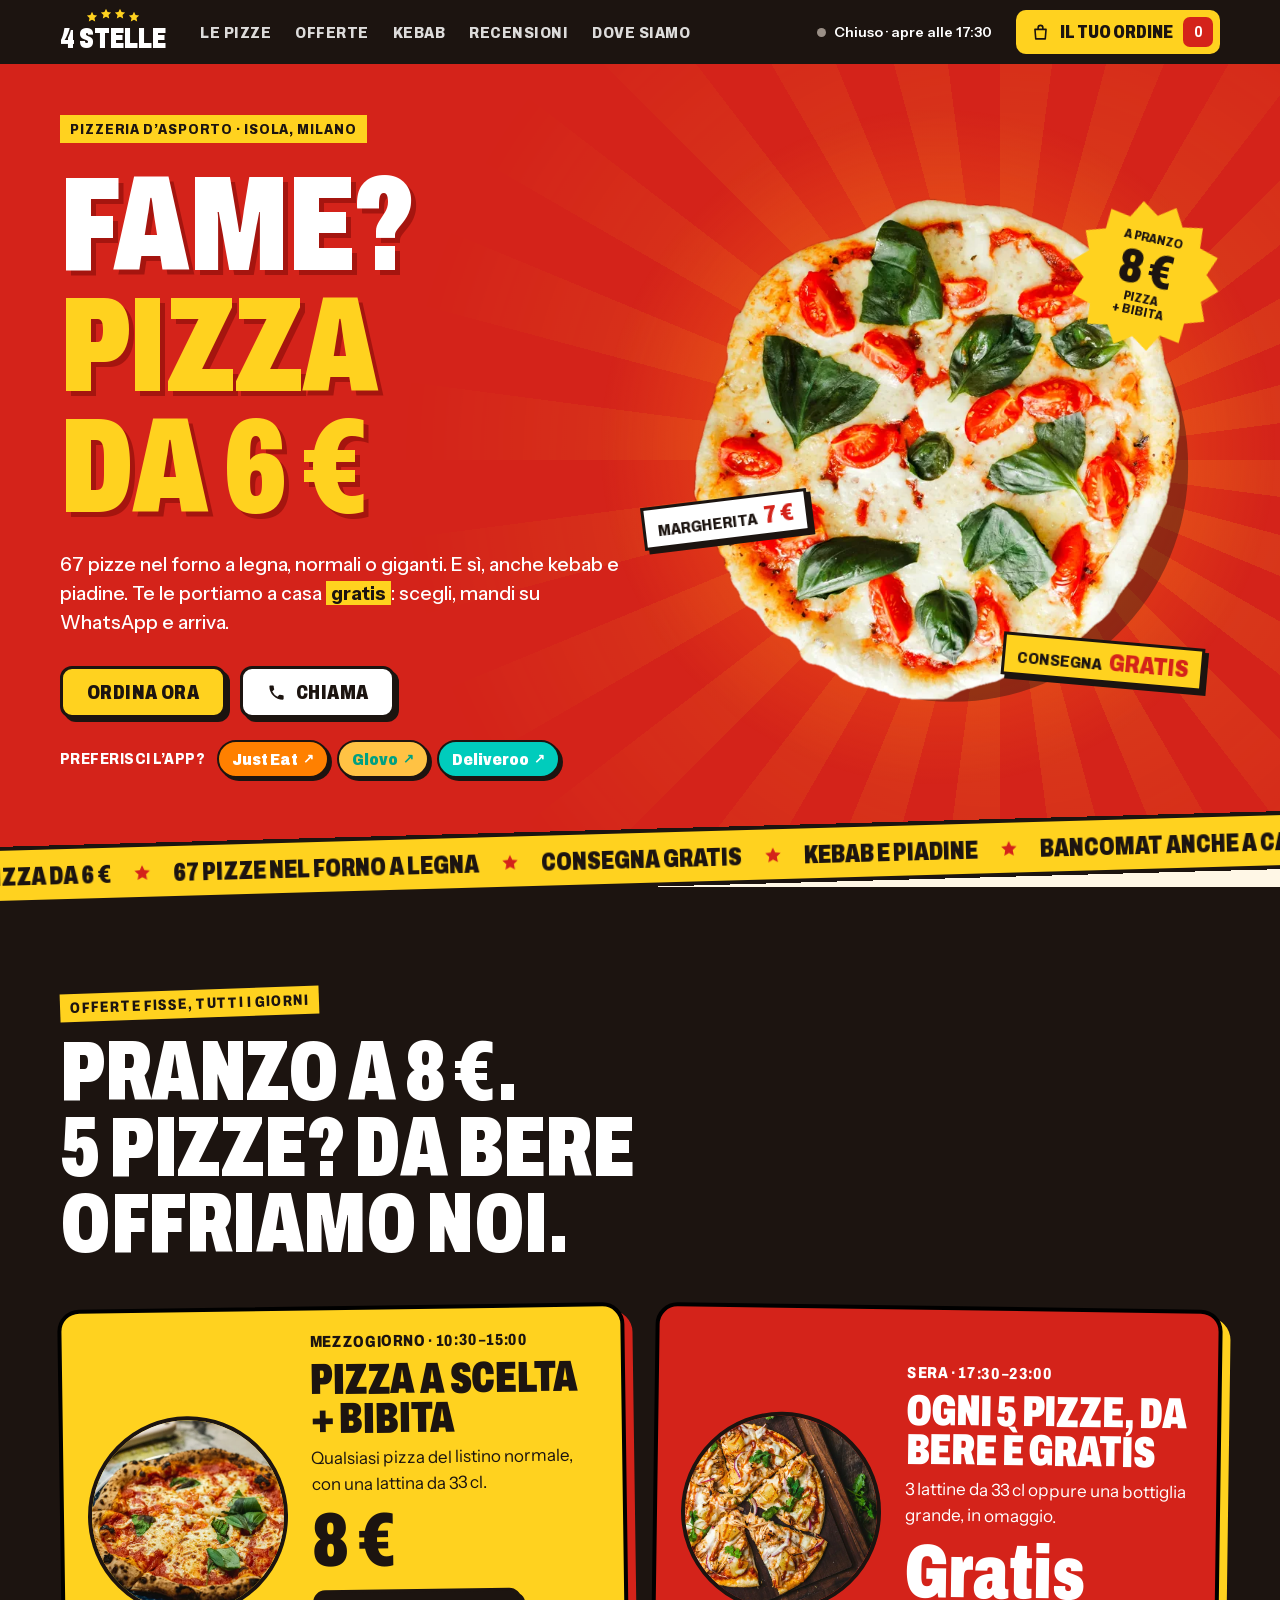
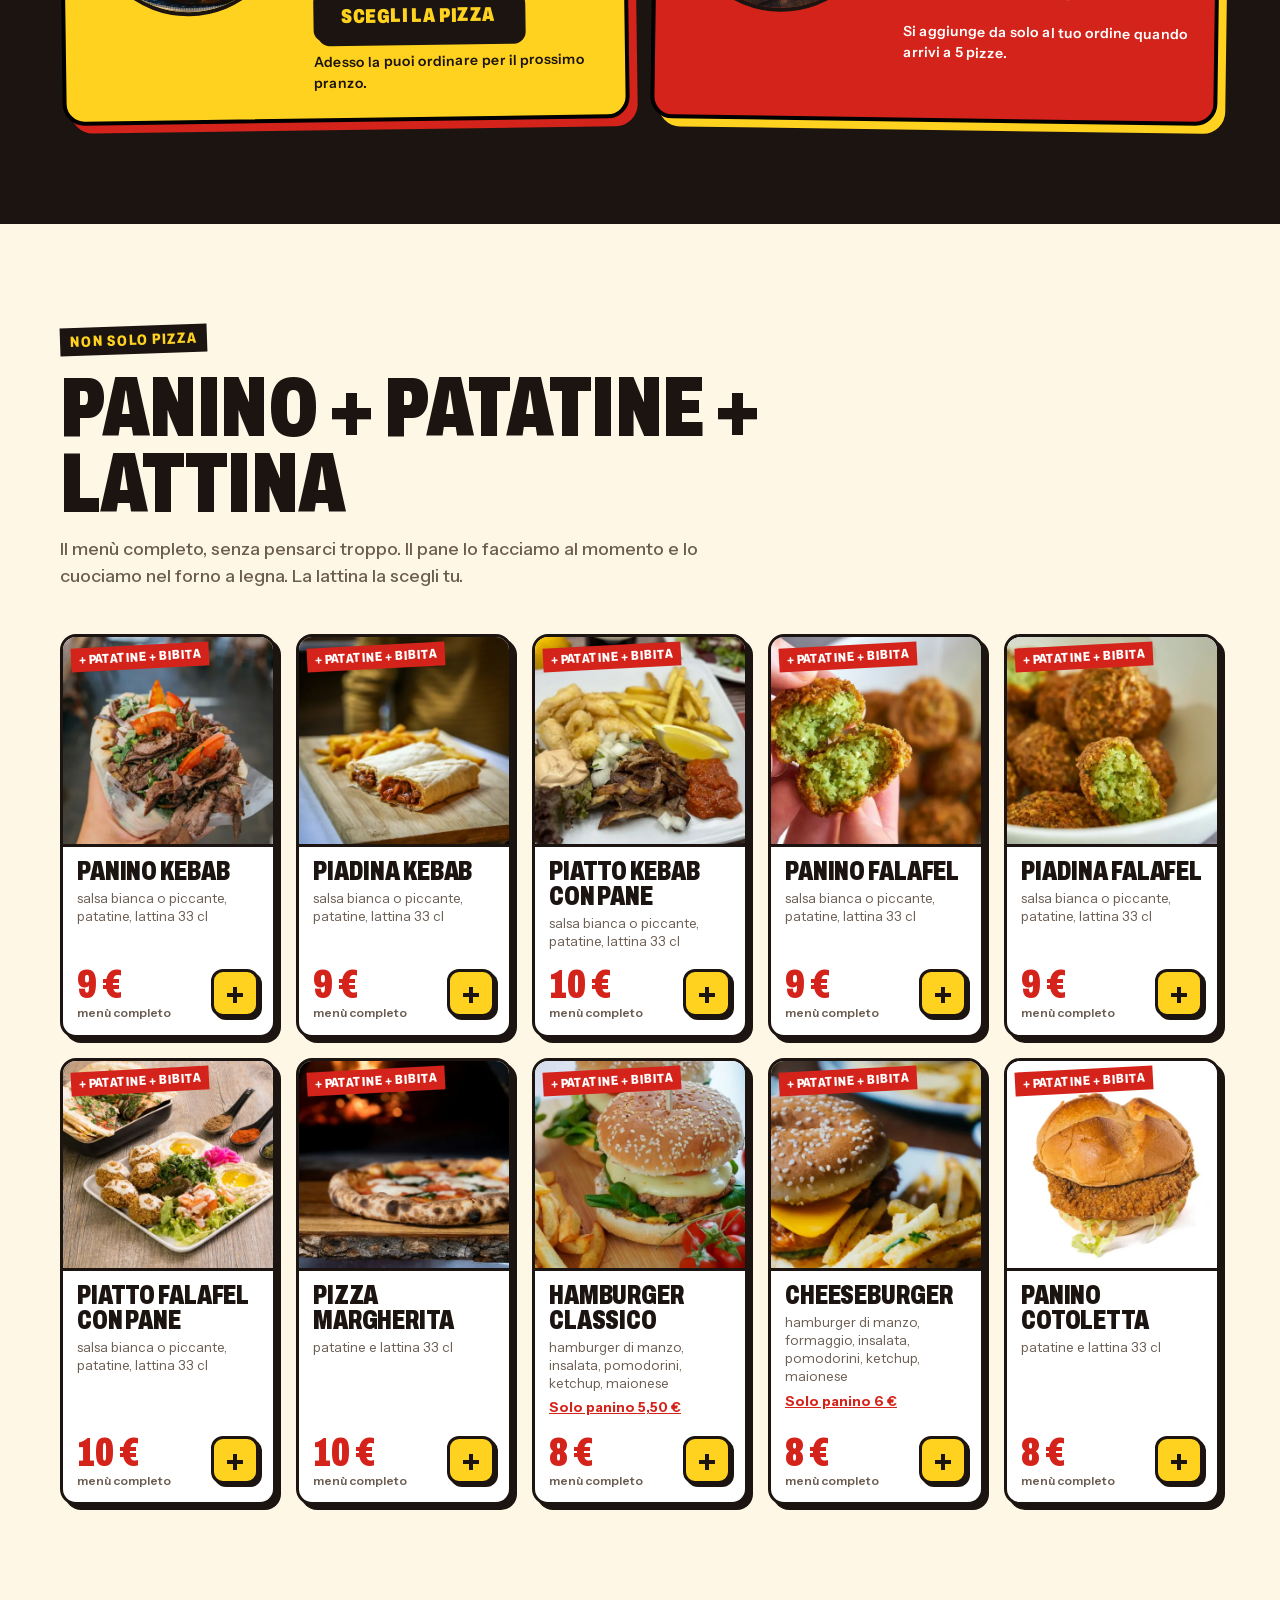
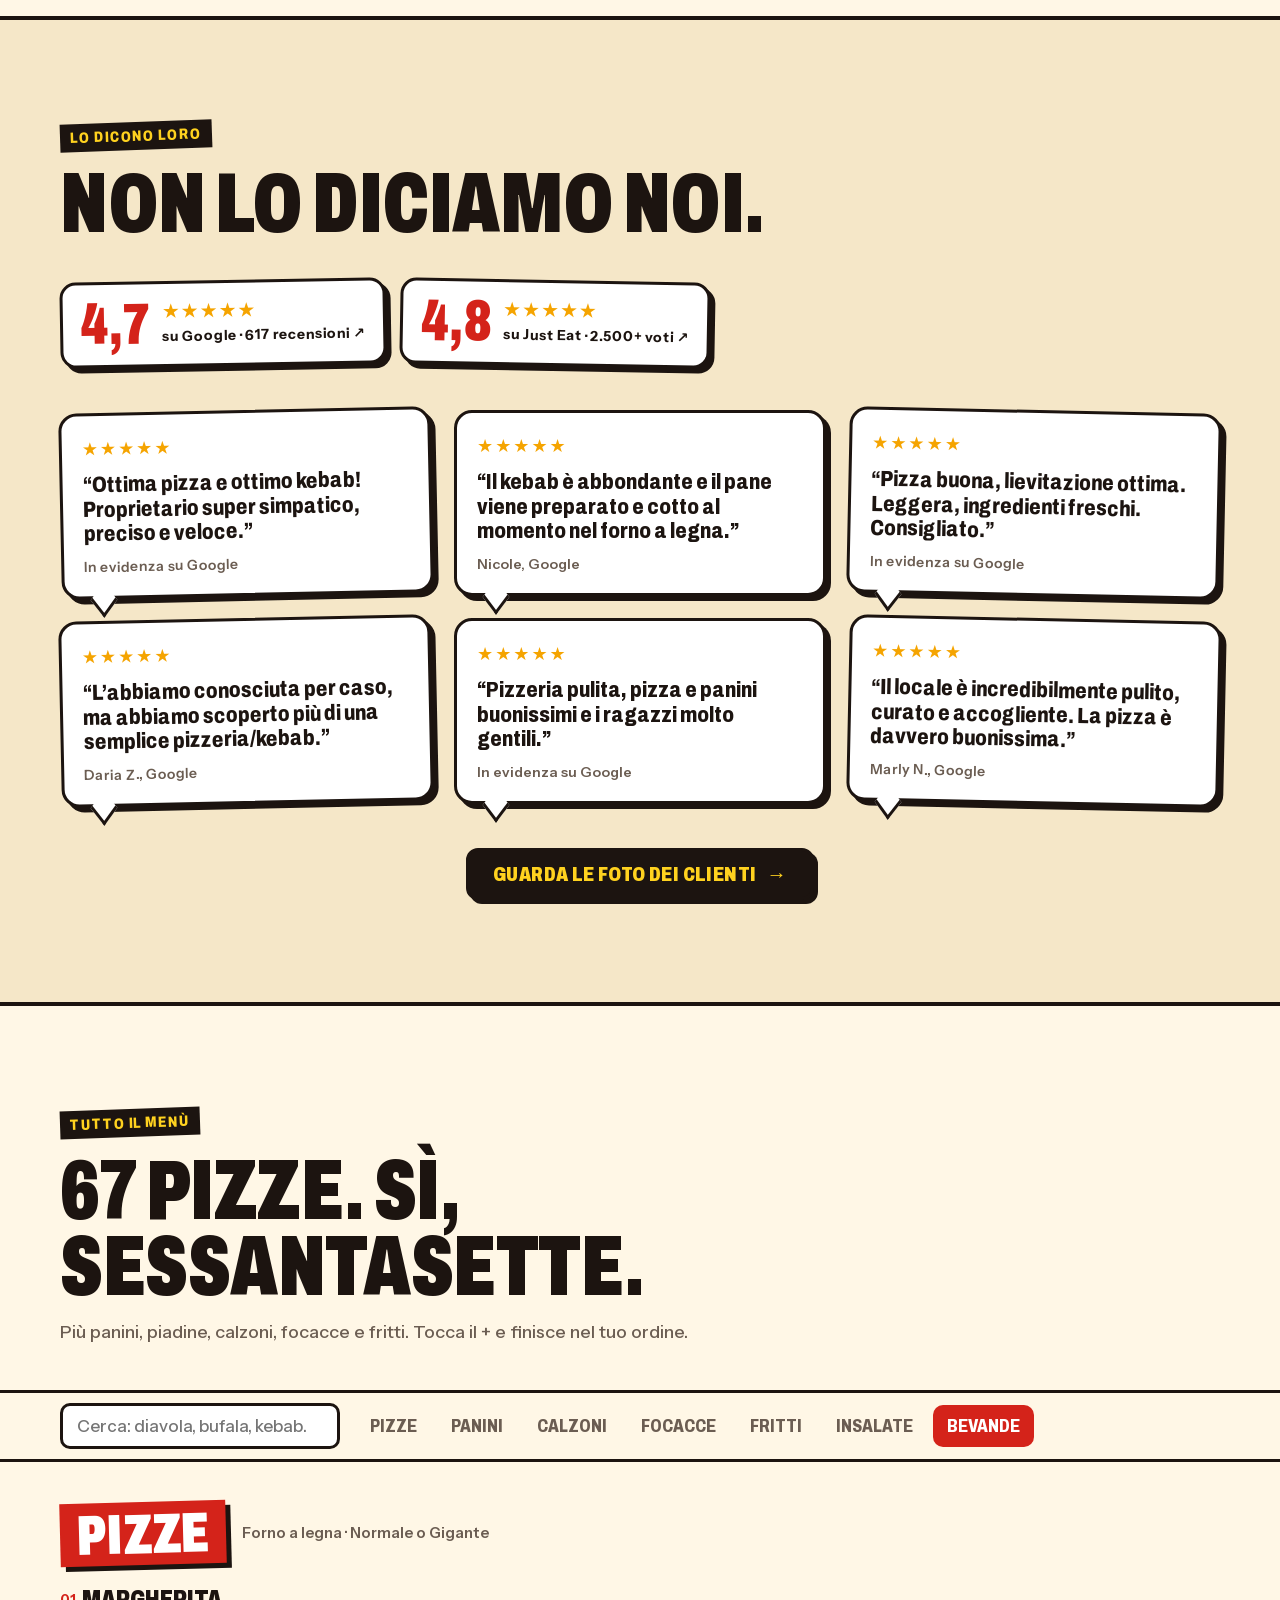
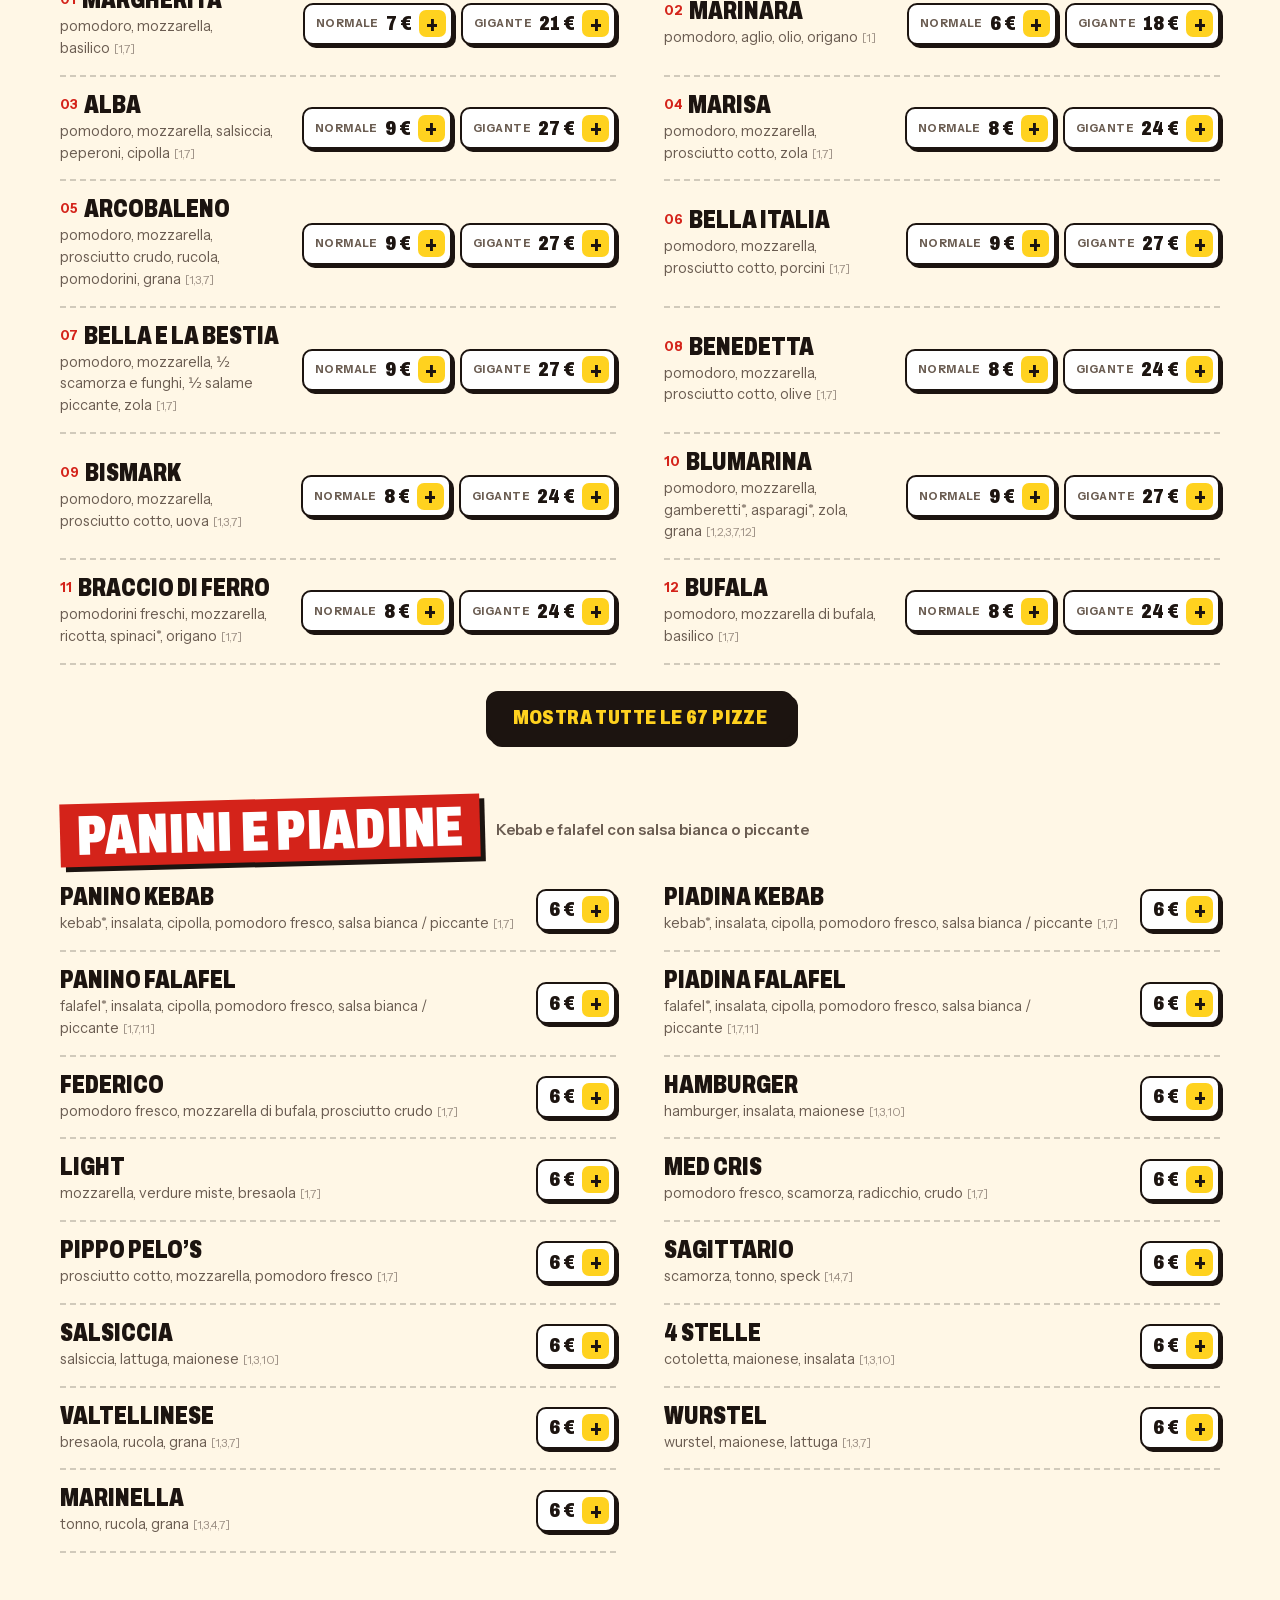
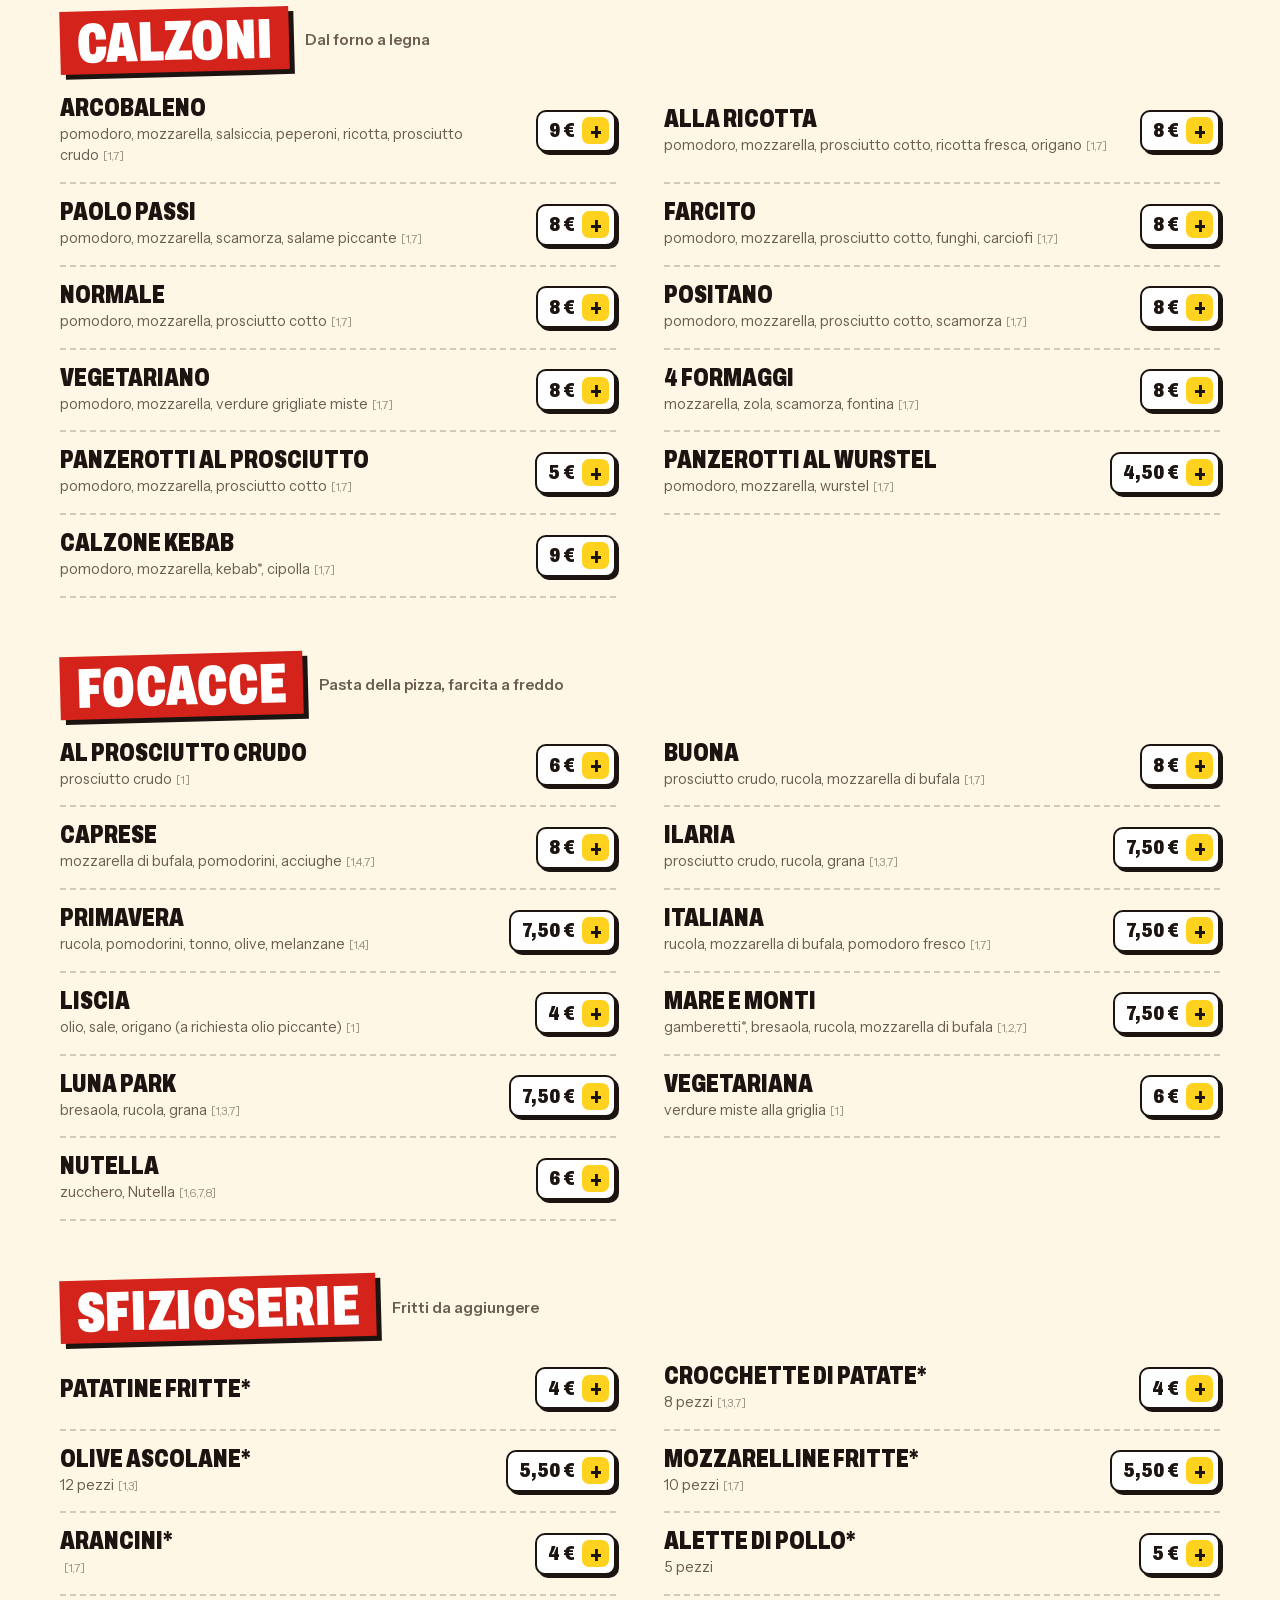
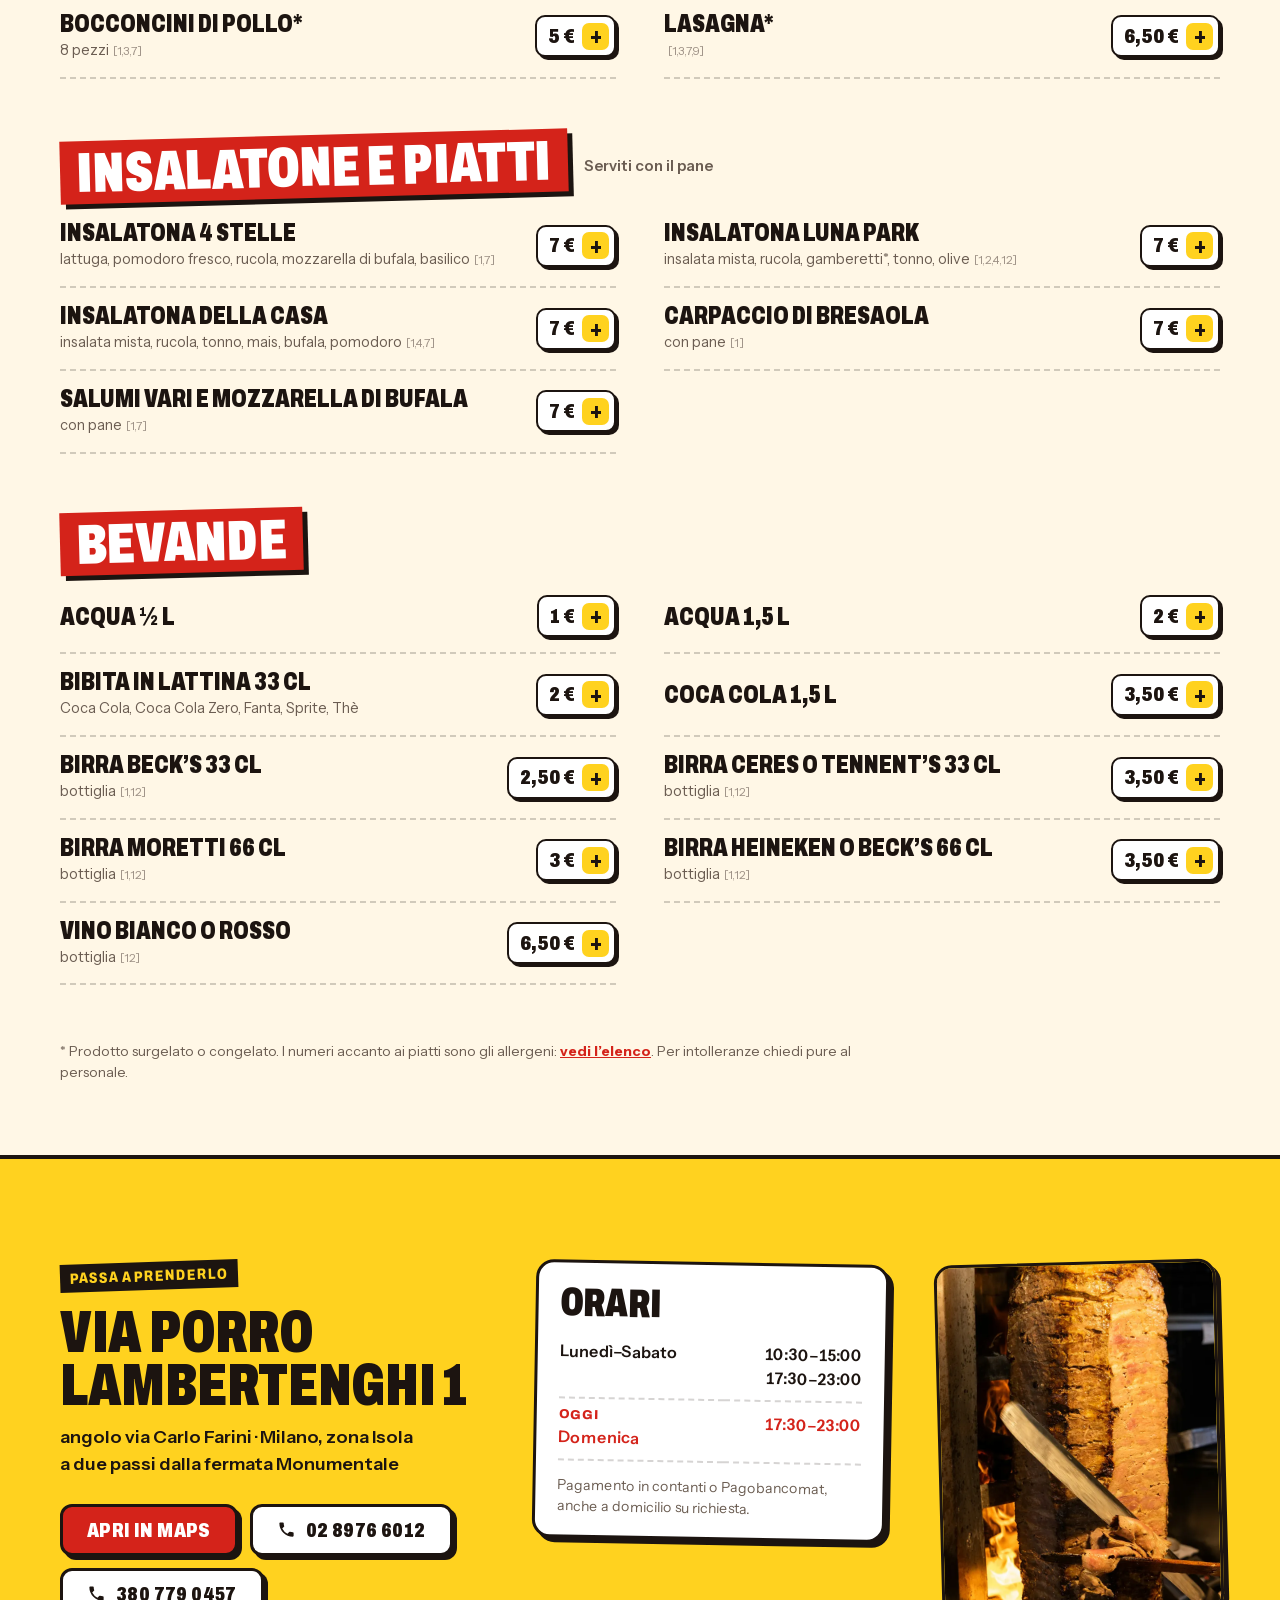
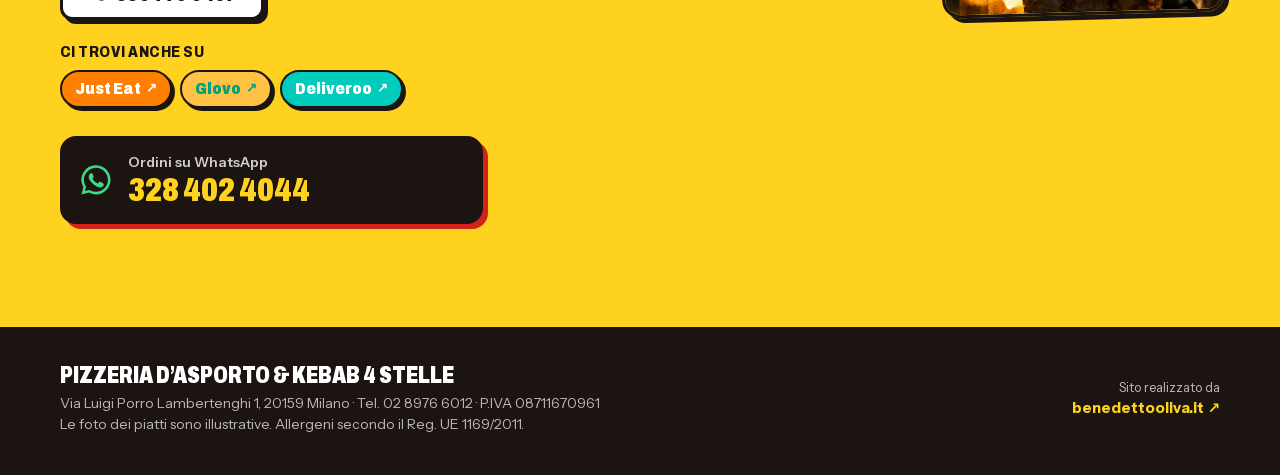
==== commit bfba1407: "Aggiorna anteprima" ====
--- a/index.html
+++ b/index.html
@@ -1 +1 @@
-<!doctype html> <html lang="it" class="js-off"> <head> <meta charset="utf-8"> <meta name="viewport" content="width=device-width,initial-scale=1,viewport-fit=cover"> <meta name="robots" content="noindex, nofollow"> <title>4 Stelle — Pizzeria d’asporto e Kebab, Milano Isola</title> <meta name="description" content="Pizza nel forno a legna e kebab in Via Porro Lambertenghi 1, angolo via Farini, Milano. Ordina su WhatsApp: consegna a domicilio gratuita. Aperto tutti i giorni."> <meta name="theme-color" content="#d4231a"> <link rel="icon" href="favicon.svg" type="image/svg+xml"> <link rel="apple-touch-icon" href="apple-touch-icon.png"> <link rel="preload" href="assets/font/archivo.woff2" as="font" type="font/woff2" crossorigin> <link rel="stylesheet" href="styles.css"> <script>document.documentElement.classList.replace("js-off","js");try{sessionStorage.getItem("intro4")&&!location.search.includes("intro=1")||document.documentElement.classList.add("con-intro")}catch(t){}</script> <script type="application/ld+json">{"@context":"https://schema.org","@type":"Restaurant","name":"Pizzeria d'asporto & Kebab 4 Stelle","servesCuisine":["Pizza","Kebab"],"telephone":"+39 02 8976 6012","address":{"@type":"PostalAddress","streetAddress":"Via Luigi Porro Lambertenghi 1","postalCode":"20159","addressLocality":"Milano","addressCountry":"IT"},"openingHours":["Mo-Sa 10:30-15:00","Mo-Su 17:30-23:00"],"acceptsReservations":false}</script> </head> <body> <svg width="0" height="0" style="position:absolute" aria-hidden="true"> <symbol id="stella" viewBox="0 0 24 24"><path d="M12 1.6l3.1 6.6 7.2.9-5.3 5 1.4 7.1L12 17.7l-6.4 3.5 1.4-7.1-5.3-5 7.2-.9z"/></symbol> <symbol id="i-wa" viewBox="0 0 24 24"><path d="M12 2.2a9.7 9.7 0 0 0-8.4 14.6L2.3 21.7l5-1.3A9.7 9.7 0 1 0 12 2.2Zm0 17.7a8 8 0 0 1-4.1-1.1l-.3-.2-3 .8.8-2.9-.2-.3A8 8 0 1 1 12 19.9Zm4.4-6c-.2-.1-1.4-.7-1.7-.8-.2-.1-.4-.1-.5.1l-.8.9c-.1.2-.3.2-.5.1a6.5 6.5 0 0 1-3.2-2.8c-.2-.4.2-.4.7-1.3.1-.2 0-.3 0-.4l-.7-1.8c-.2-.5-.4-.4-.5-.4h-.5a.9.9 0 0 0-.7.3 2.8 2.8 0 0 0-.9 2.1 4.9 4.9 0 0 0 1 2.6 11.2 11.2 0 0 0 4.3 3.8c1.6.7 2.2.7 3 .6.5-.1 1.4-.6 1.6-1.2.2-.6.2-1 .1-1.2l-.4-.2Z"/></symbol> <symbol id="i-tel" viewBox="0 0 24 24"><path d="M6.6 10.8a15.1 15.1 0 0 0 6.6 6.6l2.2-2.2a1 1 0 0 1 1-.25 11.4 11.4 0 0 0 3.6.57 1 1 0 0 1 1 1V20a1 1 0 0 1-1 1A17 17 0 0 1 3 4a1 1 0 0 1 1-1h3.5a1 1 0 0 1 1 1c0 1.25.2 2.45.57 3.57a1 1 0 0 1-.25 1z"/></symbol> <symbol id="i-borsa" viewBox="0 0 24 24"><path fill="none" stroke="currentColor" stroke-width="2" stroke-linejoin="round" d="M5 8h14l-1 12H6L5 8Zm4 0V6a3 3 0 0 1 6 0v2"/></symbol> </svg> <div class="intro" aria-hidden="true"> <div class="intro-stelle"> <svg><use href="#stella"/></svg><svg><use href="#stella"/></svg><svg><use href="#stella"/></svg><svg><use href="#stella"/></svg> </div> <div class="intro-nome"><span>4 Stelle</span></div> <div class="intro-sotto"><span>pizza · kebab · consegna gratis</span></div> </div> <header class="testata"> <div class="contenitore testata-riga"> <a class="logo" href="#inizio" aria-label="4 Stelle, torna su"> <span class="logo-stelle"><svg><use href="#stella"/></svg><svg><use href="#stella"/></svg><svg><use href="#stella"/></svg><svg><use href="#stella"/></svg></span> <span class="logo-nome">4 Stelle</span> </a> <nav class="nav" aria-label="Sezioni"> <a href="#menu">Le pizze</a> <a href="#offerte">Offerte</a> <a href="#menu-combo">Kebab</a> <a href="#recensioni">Recensioni</a> <a href="#dove">Dove siamo</a> </nav> <span class="stato" data-stato><i></i><span>Orari</span></span> <button class="btn-carrello" type="button" data-apri-carrello aria-label="Apri il tuo ordine"> <svg><use href="#i-borsa"/></svg><span class="btn-carrello-testo">Il tuo ordine</span><b data-conta>0</b> </button> </div> </header> <main id="inizio"> <section class="apertura"> <div class="contenitore apertura-griglia"> <div class="apertura-testo"> <p class="occhiello entra" style="--r:0">Pizzeria d’asporto · Isola, Milano</p> <h1 class="entra" style="--r:1">Fame?<br><em>Pizza<br>da 6 €</em></h1> <p class="apertura-sotto entra" style="--r:2">67 pizze nel forno a legna, normali o giganti. E sì, anche kebab e piadine. Te le portiamo a casa <b>gratis</b>: scegli, mandi su WhatsApp e arriva.</p> <div class="apertura-azioni entra" style="--r:3"> <a class="btn btn-giallo" href="#menu">Ordina ora</a> <a class="btn btn-linea" href="tel:+390289766012"><svg><use href="#i-tel"/></svg>Chiama</a> </div> <div class="app-consegna entra" style="--r:4"><span>Preferisci l’app?</span><div data-app></div></div> </div> <div class="apertura-pizza entra-pizza" data-pizza> <div class="bagliore" aria-hidden="true"></div> <div class="pizza-ombra" aria-hidden="true"></div> <div class="pizza-gira"> <img class="pizza-resto" src="assets/foto/pizza-gira-700.webp" srcset="assets/foto/pizza-gira-700.webp 700w, assets/foto/pizza-gira-1100.webp 1100w" sizes="(min-width: 1800px) 620px, (min-width: 761px) 40vw, 60vw" width="700" height="700" alt="Una margherita appena sfornata che gira, e una fetta che si stacca" fetchpriority="high"> <div class="pizza-buco" aria-hidden="true"></div> <i class="filo l1" aria-hidden="true"></i><i class="filo l2" aria-hidden="true"></i><i class="filo l3" aria-hidden="true"></i> <div class="pizza-fetta" aria-hidden="true"><img src="assets/foto/pizza-gira-700.webp" srcset="assets/foto/pizza-gira-700.webp 700w, assets/foto/pizza-gira-1100.webp 1100w" sizes="(min-width: 1800px) 620px, (min-width: 761px) 40vw, 60vw" width="700" height="700" alt=""></div> </div> <div class="vapore" aria-hidden="true"><i></i><i></i><i></i></div> <a class="bollino" href="#offerte" aria-label="A pranzo pizza a scelta e bibita a 8 euro"> <span>A pranzo</span><b>8 €</b><span>pizza<br>+ bibita</span> </a> <span class="cartellino c1" aria-hidden="true">Margherita <b>7 €</b></span> <span class="cartellino c2" aria-hidden="true">Consegna <b>gratis</b></span> </div> </div> </section> <div class="nastro" aria-hidden="true"> <div class="nastro-scorre"> <span>Pizza da 6 €</span><svg><use href="#stella"/></svg><span>67 pizze nel forno a legna</span><svg><use href="#stella"/></svg><span>Consegna gratis</span><svg><use href="#stella"/></svg><span>Kebab e piadine</span><svg><use href="#stella"/></svg><span>Bancomat anche a casa</span><svg><use href="#stella"/></svg><span>Aperti fino alle 23</span><svg><use href="#stella"/></svg> <span>Pizza da 6 €</span><svg><use href="#stella"/></svg><span>67 pizze nel forno a legna</span><svg><use href="#stella"/></svg><span>Consegna gratis</span><svg><use href="#stella"/></svg><span>Kebab e piadine</span><svg><use href="#stella"/></svg><span>Bancomat anche a casa</span><svg><use href="#stella"/></svg><span>Aperti fino alle 23</span><svg><use href="#stella"/></svg> </div> </div> <section class="sezione offerte" id="offerte"> <div class="contenitore"> <div class="titolo-sezione chiaro"> <p class="occhiello">Offerte fisse, tutti i giorni</p> <h2>Pranzo a 8 €.<br>5 pizze? Da bere offriamo noi.</h2> </div> <div class="offerte-griglia"> <article class="offerta offerta-pranzo" data-offerta="pranzo"> <img src="assets/foto/pizza-alto-700.webp" srcset="assets/foto/pizza-alto-700.webp 700w, assets/foto/pizza-alto-1200.webp 1200w" sizes="(min-width: 900px) 260px, 40vw" alt="Pizza margherita vista dall’alto" loading="lazy" width="700" height="700"> <div> <p class="offerta-quando">Mezzogiorno · 10:30–15:00</p> <h3>Pizza a scelta + bibita</h3> <p>Qualsiasi pizza del listino normale, con una lattina da 33 cl.</p> <p class="offerta-prezzo">8 €</p> <button class="btn btn-scuro" type="button" data-apri-pranzo>Scegli la pizza</button> <p class="offerta-nota" data-nota-pranzo></p> </div> </article> <article class="offerta offerta-sera"> <img src="assets/foto/pizze-tavolo-700.webp" srcset="assets/foto/pizze-tavolo-700.webp 700w, assets/foto/pizze-tavolo-1200.webp 1200w" sizes="(min-width: 900px) 260px, 40vw" alt="Pizze sul tagliere" loading="lazy" width="700" height="700"> <div> <p class="offerta-quando">Sera · 17:30–23:00</p> <h3>Ogni 5 pizze, da bere è gratis</h3> <p>3 lattine da 33 cl oppure una bottiglia grande, in omaggio.</p> <p class="offerta-prezzo">Gratis</p> <p class="offerta-nota">Si aggiunge da solo al tuo ordine quando arrivi a 5 pizze.</p> </div> </article> </div> </div> </section> <section class="sezione combo" id="menu-combo"> <div class="contenitore"> <div class="titolo-sezione"> <p class="occhiello">Non solo pizza</p> <h2>Panino + patatine + lattina</h2> <p>Il menù completo, senza pensarci troppo. Il pane lo facciamo al momento e lo cuociamo nel forno a legna. La lattina la scegli tu.</p> </div> </div> <div class="combo-scorre" data-combo></div> </section> <section class="sezione recensioni" id="recensioni"> <div class="contenitore"> <div class="recensioni-testa"> <div class="titolo-sezione"> <p class="occhiello">Lo dicono loro</p> <h2>Non lo diciamo noi.</h2> </div> <div class="voti" data-voti></div> </div> <div class="recensioni-griglia" data-recensioni></div> <p class="recensioni-altro"><a class="btn btn-scuro" href="recensioni/">Guarda le foto dei clienti <span aria-hidden="true">→</span></a></p> </div> </section> <section class="sezione listino" id="menu"> <div class="contenitore"> <div class="titolo-sezione"> <p class="occhiello">Tutto il menù</p> <h2>67 pizze. Sì, sessantasette.</h2> <p>Più panini, piadine, calzoni, focacce e fritti. Tocca il + e finisce nel tuo ordine.</p> </div> </div> <div class="listino-barra"> <div class="contenitore listino-barra-riga"> <label class="cerca"><span class="vh">Cerca nel menù</span><input type="search" placeholder="Cerca: diavola, bufala, kebab…" data-cerca autocomplete="off"></label> <div class="schede" role="tablist" data-schede></div> </div> </div> <div class="contenitore"> <div class="listino-corpo" data-listino></div> <p class="listino-piede">* Prodotto surgelato o congelato. I numeri accanto ai piatti sono gli allergeni: <button type="button" class="link" data-apri-allergeni>vedi l’elenco</button>. Per intolleranze chiedi pure al personale.</p> </div> </section> <section class="sezione dove" id="dove"> <div class="contenitore dove-griglia"> <div> <p class="occhiello">Passa a prenderlo</p> <h2>Via Porro Lambertenghi 1</h2> <p class="dove-angolo">angolo via Carlo Farini · Milano, zona Isola<br>a due passi dalla fermata Monumentale</p> <div class="dove-azioni"> <a class="btn btn-giallo" href="#" data-maps target="_blank" rel="noopener">Apri in Maps</a> <a class="btn btn-linea" href="tel:+390289766012"><svg><use href="#i-tel"/></svg>02 8976 6012</a> <a class="btn btn-linea" href="tel:+393807790457"><svg><use href="#i-tel"/></svg>380 779 0457</a> </div> <div class="dove-app"><span>Ci trovi anche su</span><div data-app></div></div> <div class="dove-wa"> <svg><use href="#i-wa"/></svg> <div><b>Ordini su WhatsApp</b><a href="https://wa.me/393284024044" target="_blank" rel="noopener">328 402 4044</a></div> </div> </div> <div class="orari"> <h3>Orari</h3> <table data-orari></table> <p class="orari-nota">Pagamento in contanti o Pagobancomat, anche a domicilio su richiesta.</p> </div> <figure class="dove-foto"> <img src="assets/foto/coltello-700.webp" srcset="assets/foto/coltello-700.webp 700w, assets/foto/coltello-1200.webp 1200w" sizes="(min-width: 1000px) 340px, 90vw" alt="Il kebab tagliato dal girarrosto" loading="lazy" width="700" height="875"> </figure> </div> </section> </main> <footer class="piede"> <div class="contenitore piede-riga"> <div> <p class="piede-nome">Pizzeria d’asporto &amp; Kebab 4 Stelle</p> <p>Via Luigi Porro Lambertenghi 1, 20159 Milano · Tel. 02 8976 6012 · P.IVA da inserire</p> <p>Le foto dei piatti sono illustrative. Allergeni secondo il Reg. UE 1169/2011.</p> </div> <a class="firma" href="https://benedettooliva.it/siti-web-tutta-italia/" target="_blank" rel="noopener"><span>Sito realizzato da</span><b>benedettooliva.it ↗</b></a> </div> </footer> <div class="barra-tel"> <a href="tel:+390289766012" class="barra-chiama"><svg><use href="#i-tel"/></svg>Chiama</a> <button type="button" class="barra-ordina" data-barra-ordina><svg><use href="#i-borsa"/></svg><span data-barra-testo>Ordina</span></button> </div> <div class="velo" data-velo hidden></div> <aside class="carrello" data-carrello aria-label="Il tuo ordine" aria-hidden="true"> <div class="carrello-testa"> <h2>Il tuo ordine</h2> <button class="chiudi" type="button" data-chiudi aria-label="Chiudi">×</button> </div> <div class="carrello-corpo"> <div class="carrello-vuoto" data-vuoto> <p><b>Ancora vuoto.</b></p> <p>Parti da un kebab? Aggiungi quello che vuoi: alla fine ti apriamo WhatsApp con l’ordine già scritto.</p> <a class="btn btn-scuro" href="#menu-combo" data-chiudi>Guarda il menù</a> </div> <ul class="righe" data-righe></ul> <div class="omaggio" data-omaggio hidden></div> <form class="dati" data-dati hidden> <fieldset class="segmento"> <legend class="vh">Come lo vuoi</legend> <label><input type="radio" name="modo" value="consegna" checked="checked"><span>Consegna gratis</span></label> <label><input type="radio" name="modo" value="ritiro"><span>Ritiro al locale</span></label> </fieldset> <label class="campo"><span>Nome</span><input name="nome" autocomplete="given-name" required></label> <div data-solo-consegna> <label class="campo"><span>Indirizzo</span><input name="indirizzo" autocomplete="street-address" placeholder="Via e numero civico"></label> <label class="campo"><span>Citofono / piano</span><input name="citofono" placeholder="Facoltativo"></label> <p class="campo-nota" data-cap></p> </div> <label class="campo"><span>Quando</span><select name="quando" data-quando></select></label> <fieldset class="segmento piccolo"> <legend>Pagamento</legend> <label><input type="radio" name="paga" value="contanti" checked="checked"><span>Contanti</span></label> <label><input type="radio" name="paga" value="bancomat"><span>Pagobancomat</span></label> </fieldset> <label class="campo"><span>Note</span><textarea name="note" rows="2" placeholder="Allergie, senza cipolla, ben cotta…"></textarea></label> </form> </div> <div class="carrello-piede" data-piede hidden> <p class="totale"><span>Totale</span><b data-totale>0 €</b></p> <p class="avviso" data-avviso></p> <button class="btn btn-wa" type="button" data-invia><svg><use href="#i-wa"/></svg>Invia l’ordine su WhatsApp</button> <p class="carrello-nota">Nessun pagamento online: paghi alla consegna o al ritiro. Ti rispondiamo su WhatsApp per confermare.</p> </div> </aside> <dialog class="scheda" data-scheda aria-label="Scegli e aggiungi"> <button class="chiudi scheda-chiudi" type="button" data-scheda-chiudi aria-label="Chiudi">×</button> <div class="scheda-corpo" data-scheda-corpo></div> <div class="scheda-piede"> <div class="quantita-grande"><button type="button" data-scheda-meno aria-label="Uno in meno">−</button><b data-scheda-q aria-live="polite">1</b><button type="button" data-scheda-piu aria-label="Uno in più">+</button></div> <button class="btn btn-giallo" type="button" data-scheda-ok>Aggiungi</button> </div> </dialog> <dialog class="finestra" data-finestra-allergeni> <form method="dialog" class="finestra-corpo"> <h2>Allergeni</h2> <ol class="allergeni" data-allergeni></ol> <div class="finestra-azioni"><button class="btn btn-scuro" value="ok">Ho capito</button></div> </form> </dialog> <div class="avviso-aggiunto" data-toast role="status" aria-live="polite"></div> <script src="dati.js"></script> <script src="app.js"></script> </body> </html> +<!doctype html> <html lang="it" class="js-off"> <head> <meta charset="utf-8"> <meta name="viewport" content="width=device-width,initial-scale=1,viewport-fit=cover"> <meta name="robots" content="noindex, nofollow"> <title>4 Stelle — Pizzeria d’asporto e Kebab, Milano Isola</title> <meta name="description" content="Pizza nel forno a legna e kebab in Via Porro Lambertenghi 1, angolo via Farini, Milano. Ordina su WhatsApp: consegna a domicilio gratuita. Aperto tutti i giorni."> <meta name="theme-color" content="#d4231a"> <link rel="icon" href="favicon.svg" type="image/svg+xml"> <link rel="apple-touch-icon" href="apple-touch-icon.png"> <link rel="preload" href="assets/font/archivo.woff2" as="font" type="font/woff2" crossorigin> <link rel="stylesheet" href="styles.css?v=6fc31e82"> <script>document.documentElement.classList.replace("js-off","js");try{sessionStorage.getItem("intro4")&&!location.search.includes("intro=1")||document.documentElement.classList.add("con-intro")}catch(t){}</script> <script type="application/ld+json">{"@context":"https://schema.org","@type":"Restaurant","name":"Pizzeria d'asporto & Kebab 4 Stelle","servesCuisine":["Pizza","Kebab"],"telephone":"+39 02 8976 6012","address":{"@type":"PostalAddress","streetAddress":"Via Luigi Porro Lambertenghi 1","postalCode":"20159","addressLocality":"Milano","addressCountry":"IT"},"openingHours":["Mo-Sa 10:30-15:00","Mo-Su 17:30-23:00"],"acceptsReservations":false}</script> </head> <body> <svg width="0" height="0" style="position:absolute" aria-hidden="true"> <symbol id="stella" viewBox="0 0 24 24"><path d="M12 1.6l3.1 6.6 7.2.9-5.3 5 1.4 7.1L12 17.7l-6.4 3.5 1.4-7.1-5.3-5 7.2-.9z"/></symbol> <symbol id="i-wa" viewBox="0 0 24 24"><path d="M12 2.2a9.7 9.7 0 0 0-8.4 14.6L2.3 21.7l5-1.3A9.7 9.7 0 1 0 12 2.2Zm0 17.7a8 8 0 0 1-4.1-1.1l-.3-.2-3 .8.8-2.9-.2-.3A8 8 0 1 1 12 19.9Zm4.4-6c-.2-.1-1.4-.7-1.7-.8-.2-.1-.4-.1-.5.1l-.8.9c-.1.2-.3.2-.5.1a6.5 6.5 0 0 1-3.2-2.8c-.2-.4.2-.4.7-1.3.1-.2 0-.3 0-.4l-.7-1.8c-.2-.5-.4-.4-.5-.4h-.5a.9.9 0 0 0-.7.3 2.8 2.8 0 0 0-.9 2.1 4.9 4.9 0 0 0 1 2.6 11.2 11.2 0 0 0 4.3 3.8c1.6.7 2.2.7 3 .6.5-.1 1.4-.6 1.6-1.2.2-.6.2-1 .1-1.2l-.4-.2Z"/></symbol> <symbol id="i-tel" viewBox="0 0 24 24"><path d="M6.6 10.8a15.1 15.1 0 0 0 6.6 6.6l2.2-2.2a1 1 0 0 1 1-.25 11.4 11.4 0 0 0 3.6.57 1 1 0 0 1 1 1V20a1 1 0 0 1-1 1A17 17 0 0 1 3 4a1 1 0 0 1 1-1h3.5a1 1 0 0 1 1 1c0 1.25.2 2.45.57 3.57a1 1 0 0 1-.25 1z"/></symbol> <symbol id="i-borsa" viewBox="0 0 24 24"><path fill="none" stroke="currentColor" stroke-width="2" stroke-linejoin="round" d="M5 8h14l-1 12H6L5 8Zm4 0V6a3 3 0 0 1 6 0v2"/></symbol> </svg> <div class="intro" aria-hidden="true"> <div class="intro-stelle"> <svg><use href="#stella"/></svg><svg><use href="#stella"/></svg><svg><use href="#stella"/></svg><svg><use href="#stella"/></svg> </div> <div class="intro-nome"><span>4 Stelle</span></div> <div class="intro-sotto"><span>pizza · kebab · consegna gratis</span></div> </div> <header class="testata"> <div class="contenitore testata-riga"> <a class="logo" href="#inizio" aria-label="4 Stelle, torna su"> <span class="logo-stelle"><svg><use href="#stella"/></svg><svg><use href="#stella"/></svg><svg><use href="#stella"/></svg><svg><use href="#stella"/></svg></span> <span class="logo-nome">4 Stelle</span> </a> <nav class="nav" aria-label="Sezioni"> <a href="#menu">Le pizze</a> <a href="#offerte">Offerte</a> <a href="#menu-combo">Kebab</a> <a href="#recensioni">Recensioni</a> <a href="#dove">Dove siamo</a> </nav> <span class="stato" data-stato><i></i><span>Orari</span></span> <button class="btn-carrello" type="button" data-apri-carrello aria-label="Apri il tuo ordine"> <svg><use href="#i-borsa"/></svg><span class="btn-carrello-testo">Il tuo ordine</span><b data-conta>0</b> </button> </div> </header> <main id="inizio"> <section class="apertura"> <div class="contenitore apertura-griglia"> <div class="apertura-testo"> <p class="occhiello entra" style="--r:0">Pizzeria d’asporto · Isola, Milano</p> <h1 class="entra" style="--r:1">Fame?<br><em>Pizza<br>da 6 €</em></h1> <p class="apertura-sotto entra" style="--r:2">67 pizze nel forno a legna, normali o giganti. E sì, anche kebab e piadine. Te le portiamo a casa <b>gratis</b>: scegli, mandi su WhatsApp e arriva.</p> <div class="apertura-azioni entra" style="--r:3"> <a class="btn btn-giallo" href="#menu">Ordina ora</a> <a class="btn btn-linea" href="tel:+390289766012"><svg><use href="#i-tel"/></svg>Chiama</a> </div> <div class="app-consegna entra" style="--r:4"><span>Preferisci l’app?</span><div data-app></div></div> </div> <div class="apertura-pizza entra-pizza" data-pizza> <div class="bagliore" aria-hidden="true"></div> <div class="pizza-ombra" aria-hidden="true"></div> <div class="pizza-gira"> <img class="pizza-resto" src="assets/foto/pizza-gira-700.webp" srcset="assets/foto/pizza-gira-700.webp 700w, assets/foto/pizza-gira-1100.webp 1100w" sizes="(min-width: 1800px) 620px, (min-width: 761px) 40vw, 60vw" width="700" height="700" alt="Una margherita appena sfornata che gira, e una fetta che si stacca" fetchpriority="high"> <div class="pizza-buco" aria-hidden="true"></div> <i class="filo l1" aria-hidden="true"></i><i class="filo l2" aria-hidden="true"></i><i class="filo l3" aria-hidden="true"></i> <div class="pizza-fetta" aria-hidden="true"><img src="assets/foto/pizza-gira-700.webp" srcset="assets/foto/pizza-gira-700.webp 700w, assets/foto/pizza-gira-1100.webp 1100w" sizes="(min-width: 1800px) 620px, (min-width: 761px) 40vw, 60vw" width="700" height="700" alt=""></div> </div> <div class="vapore" aria-hidden="true"><i></i><i></i><i></i></div> <a class="bollino" href="#offerte" aria-label="A pranzo pizza a scelta e bibita a 8 euro"> <span>A pranzo</span><b>8 €</b><span>pizza<br>+ bibita</span> </a> <span class="cartellino c1" aria-hidden="true">Margherita <b>7 €</b></span> <span class="cartellino c2" aria-hidden="true">Consegna <b>gratis</b></span> </div> </div> </section> <div class="nastro" aria-hidden="true"> <div class="nastro-scorre"> <span>Pizza da 6 €</span><svg><use href="#stella"/></svg><span>67 pizze nel forno a legna</span><svg><use href="#stella"/></svg><span>Consegna gratis</span><svg><use href="#stella"/></svg><span>Kebab e piadine</span><svg><use href="#stella"/></svg><span>Bancomat anche a casa</span><svg><use href="#stella"/></svg><span>Aperti fino alle 23</span><svg><use href="#stella"/></svg> <span>Pizza da 6 €</span><svg><use href="#stella"/></svg><span>67 pizze nel forno a legna</span><svg><use href="#stella"/></svg><span>Consegna gratis</span><svg><use href="#stella"/></svg><span>Kebab e piadine</span><svg><use href="#stella"/></svg><span>Bancomat anche a casa</span><svg><use href="#stella"/></svg><span>Aperti fino alle 23</span><svg><use href="#stella"/></svg> </div> </div> <section class="sezione offerte" id="offerte"> <div class="contenitore"> <div class="titolo-sezione chiaro"> <p class="occhiello">Offerte fisse, tutti i giorni</p> <h2>Pranzo a 8 €.<br>5 pizze? Da bere offriamo noi.</h2> </div> <div class="offerte-griglia"> <article class="offerta offerta-pranzo" data-offerta="pranzo"> <img src="assets/foto/pizza-alto-700.webp" srcset="assets/foto/pizza-alto-700.webp 700w, assets/foto/pizza-alto-1200.webp 1200w" sizes="(min-width: 900px) 260px, 40vw" alt="Pizza margherita vista dall’alto" loading="lazy" width="700" height="700"> <div> <p class="offerta-quando">Mezzogiorno · 10:30–15:00</p> <h3>Pizza a scelta + bibita</h3> <p>Qualsiasi pizza del listino normale, con una lattina da 33 cl.</p> <p class="offerta-prezzo">8 €</p> <button class="btn btn-scuro" type="button" data-apri-pranzo>Scegli la pizza</button> <p class="offerta-nota" data-nota-pranzo></p> </div> </article> <article class="offerta offerta-sera"> <img src="assets/foto/pizze-tavolo-700.webp" srcset="assets/foto/pizze-tavolo-700.webp 700w, assets/foto/pizze-tavolo-1200.webp 1200w" sizes="(min-width: 900px) 260px, 40vw" alt="Pizze sul tagliere" loading="lazy" width="700" height="700"> <div> <p class="offerta-quando">Sera · 17:30–23:00</p> <h3>Ogni 5 pizze, da bere è gratis</h3> <p>3 lattine da 33 cl oppure una bottiglia grande, in omaggio.</p> <p class="offerta-prezzo">Gratis</p> <p class="offerta-nota">Si aggiunge da solo al tuo ordine quando arrivi a 5 pizze.</p> </div> </article> </div> </div> </section> <section class="sezione combo" id="menu-combo"> <div class="contenitore"> <div class="titolo-sezione"> <p class="occhiello">Non solo pizza</p> <h2>Panino + patatine + lattina</h2> <p>Il menù completo, senza pensarci troppo. Il pane lo facciamo al momento e lo cuociamo nel forno a legna. La lattina la scegli tu.</p> </div> </div> <div class="combo-scorre" data-combo></div> </section> <section class="sezione recensioni" id="recensioni"> <div class="contenitore"> <div class="recensioni-testa"> <div class="titolo-sezione"> <p class="occhiello">Lo dicono loro</p> <h2>Non lo diciamo noi.</h2> </div> <div class="voti" data-voti></div> </div> <div class="recensioni-griglia" data-recensioni></div> <p class="recensioni-altro"><a class="btn btn-scuro" href="recensioni/">Guarda le foto dei clienti <span aria-hidden="true">→</span></a></p> </div> </section> <section class="sezione listino" id="menu"> <div class="contenitore"> <div class="titolo-sezione"> <p class="occhiello">Tutto il menù</p> <h2>67 pizze. Sì, sessantasette.</h2> <p>Più panini, piadine, calzoni, focacce e fritti. Tocca il + e finisce nel tuo ordine.</p> </div> </div> <div class="listino-barra"> <div class="contenitore listino-barra-riga"> <label class="cerca"><span class="vh">Cerca nel menù</span><input type="search" placeholder="Cerca: diavola, bufala, kebab…" data-cerca autocomplete="off"></label> <div class="schede" role="tablist" data-schede></div> </div> </div> <div class="contenitore"> <div class="listino-corpo" data-listino></div> <p class="listino-piede">* Prodotto surgelato o congelato. I numeri accanto ai piatti sono gli allergeni: <button type="button" class="link" data-apri-allergeni>vedi l’elenco</button>. Per intolleranze chiedi pure al personale.</p> </div> </section> <section class="sezione dove" id="dove"> <div class="contenitore dove-griglia"> <div> <p class="occhiello">Passa a prenderlo</p> <h2>Via Porro Lambertenghi 1</h2> <p class="dove-angolo">angolo via Carlo Farini · Milano, zona Isola<br>a due passi dalla fermata Monumentale</p> <div class="dove-azioni"> <a class="btn btn-giallo" href="#" data-maps target="_blank" rel="noopener">Apri in Maps</a> <a class="btn btn-linea" href="tel:+390289766012"><svg><use href="#i-tel"/></svg>02 8976 6012</a> <a class="btn btn-linea" href="tel:+393807790457"><svg><use href="#i-tel"/></svg>380 779 0457</a> </div> <div class="dove-app"><span>Ci trovi anche su</span><div data-app></div></div> <div class="dove-wa"> <svg><use href="#i-wa"/></svg> <div><b>Ordini su WhatsApp</b><a href="https://wa.me/393284024044" target="_blank" rel="noopener">328 402 4044</a></div> </div> </div> <div class="orari"> <h3>Orari</h3> <table data-orari></table> <p class="orari-nota">Pagamento in contanti o Pagobancomat, anche a domicilio su richiesta.</p> </div> <figure class="dove-foto"> <img src="assets/foto/coltello-700.webp" srcset="assets/foto/coltello-700.webp 700w, assets/foto/coltello-1200.webp 1200w" sizes="(min-width: 1000px) 340px, 90vw" alt="Il kebab tagliato dal girarrosto" loading="lazy" width="700" height="875"> </figure> </div> </section> </main> <footer class="piede"> <div class="contenitore piede-riga"> <div> <p class="piede-nome">Pizzeria d’asporto &amp; Kebab 4 Stelle</p> <p>Via Luigi Porro Lambertenghi 1, 20159 Milano · Tel. 02 8976 6012 · P.IVA 08711670961</p> <p>Le foto dei piatti sono illustrative. Allergeni secondo il Reg. UE 1169/2011.</p> </div> <a class="firma" href="https://benedettooliva.it/siti-web-tutta-italia/" target="_blank" rel="noopener"><span>Sito realizzato da</span><b>benedettooliva.it ↗</b></a> </div> </footer> <div class="barra-tel"> <a href="tel:+390289766012" class="barra-chiama"><svg><use href="#i-tel"/></svg>Chiama</a> <button type="button" class="barra-ordina" data-barra-ordina><svg><use href="#i-borsa"/></svg><span data-barra-testo>Ordina</span></button> </div> <div class="velo" data-velo hidden></div> <aside class="carrello" data-carrello aria-label="Il tuo ordine" aria-hidden="true"> <div class="carrello-testa"> <h2>Il tuo ordine</h2> <button class="chiudi" type="button" data-chiudi aria-label="Chiudi">×</button> </div> <div class="carrello-corpo"> <div class="carrello-vuoto" data-vuoto> <p><b>Ancora vuoto.</b></p> <p>Parti da un kebab? Aggiungi quello che vuoi: alla fine ti apriamo WhatsApp con l’ordine già scritto.</p> <a class="btn btn-scuro" href="#menu-combo" data-chiudi>Guarda il menù</a> </div> <ul class="righe" data-righe></ul> <div class="omaggio" data-omaggio hidden></div> <form class="dati" data-dati hidden> <fieldset class="segmento"> <legend class="vh">Come lo vuoi</legend> <label><input type="radio" name="modo" value="consegna" checked="checked"><span>Consegna gratis</span></label> <label><input type="radio" name="modo" value="ritiro"><span>Ritiro al locale</span></label> </fieldset> <label class="campo"><span>Nome</span><input name="nome" autocomplete="given-name" required></label> <div data-solo-consegna> <label class="campo"><span>Indirizzo</span><input name="indirizzo" autocomplete="street-address" placeholder="Via e numero civico"></label> <label class="campo"><span>Citofono / piano</span><input name="citofono" placeholder="Facoltativo"></label> <p class="campo-nota" data-cap></p> </div> <label class="campo"><span>Quando</span><select name="quando" data-quando></select></label> <fieldset class="segmento piccolo"> <legend>Pagamento</legend> <label><input type="radio" name="paga" value="contanti" checked="checked"><span>Contanti</span></label> <label><input type="radio" name="paga" value="bancomat"><span>Pagobancomat</span></label> </fieldset> <label class="campo"><span>Note</span><textarea name="note" rows="2" placeholder="Allergie, senza cipolla, ben cotta…"></textarea></label> </form> </div> <div class="carrello-piede" data-piede hidden> <p class="totale"><span>Totale</span><b data-totale>0 €</b></p> <p class="avviso" data-avviso></p> <button class="btn btn-wa" type="button" data-invia><svg><use href="#i-wa"/></svg>Invia l’ordine su WhatsApp</button> <p class="carrello-nota">Nessun pagamento online: paghi alla consegna o al ritiro. Ti rispondiamo su WhatsApp per confermare.</p> </div> </aside> <dialog class="scheda" data-scheda aria-label="Scegli e aggiungi"> <button class="chiudi scheda-chiudi" type="button" data-scheda-chiudi aria-label="Chiudi">×</button> <div class="scheda-corpo" data-scheda-corpo></div> <div class="scheda-piede"> <div class="quantita-grande"><button type="button" data-scheda-meno aria-label="Uno in meno">−</button><b data-scheda-q aria-live="polite">1</b><button type="button" data-scheda-piu aria-label="Uno in più">+</button></div> <button class="btn btn-giallo" type="button" data-scheda-ok>Aggiungi</button> </div> </dialog> <dialog class="finestra" data-finestra-allergeni> <form method="dialog" class="finestra-corpo"> <h2>Allergeni</h2> <ol class="allergeni" data-allergeni></ol> <div class="finestra-azioni"><button class="btn btn-scuro" value="ok">Ho capito</button></div> </form> </dialog> <div class="avviso-aggiunto" data-toast role="status" aria-live="polite"></div> <script src="dati.js?v=34f1d667"></script> <script src="app.js?v=7b9d02af"></script> </body> </html> 
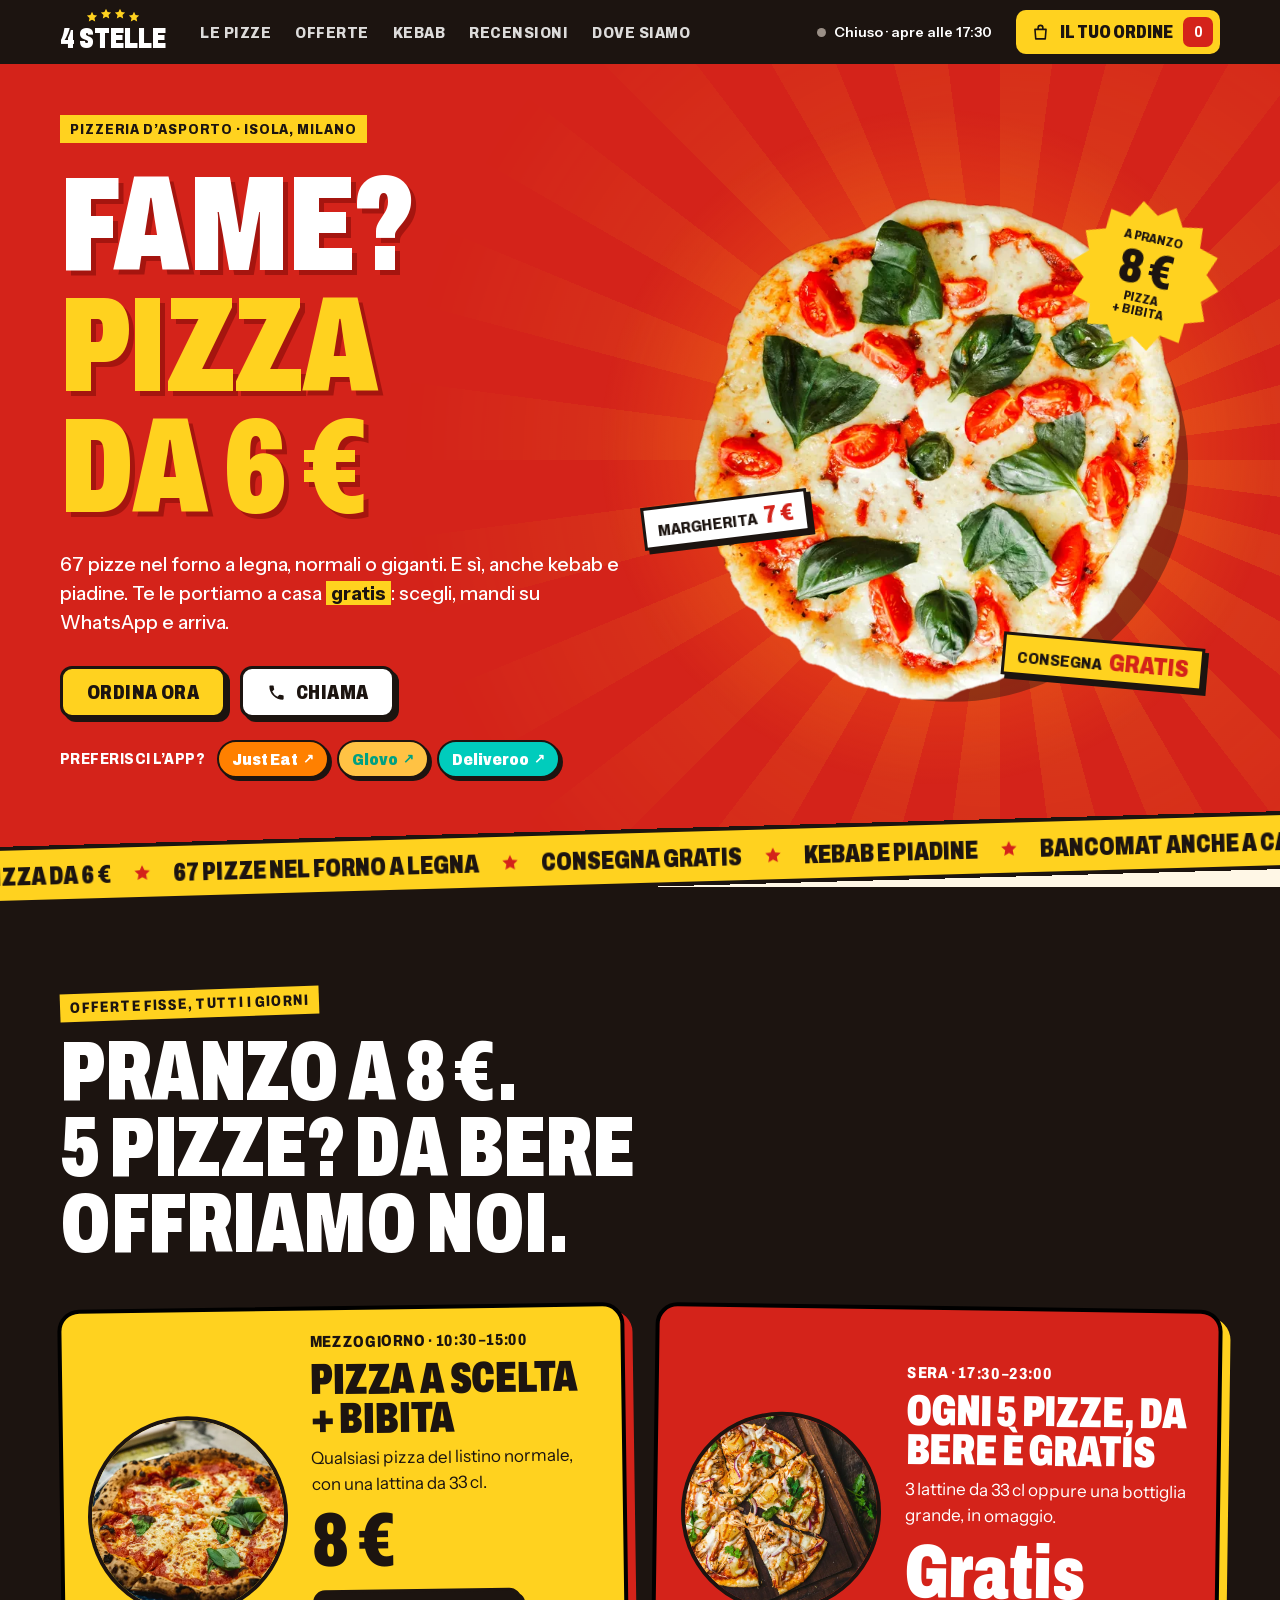
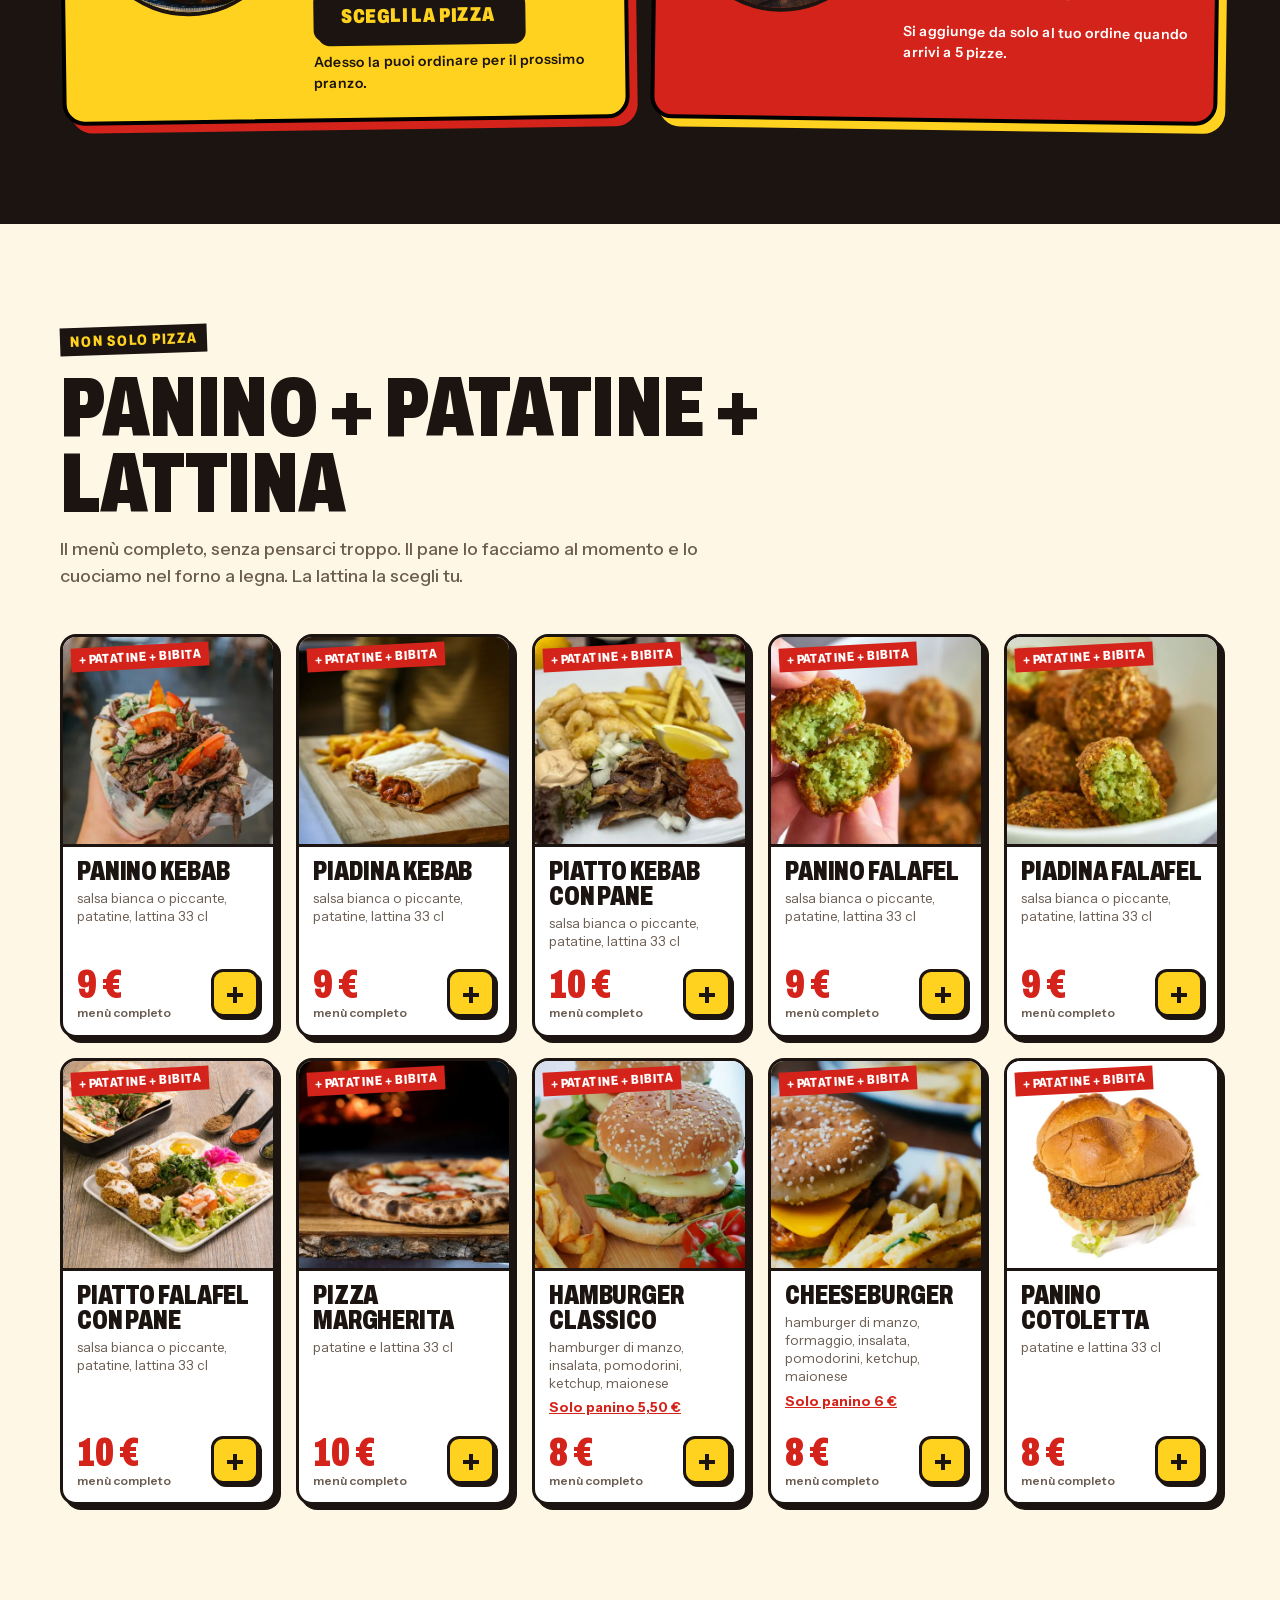
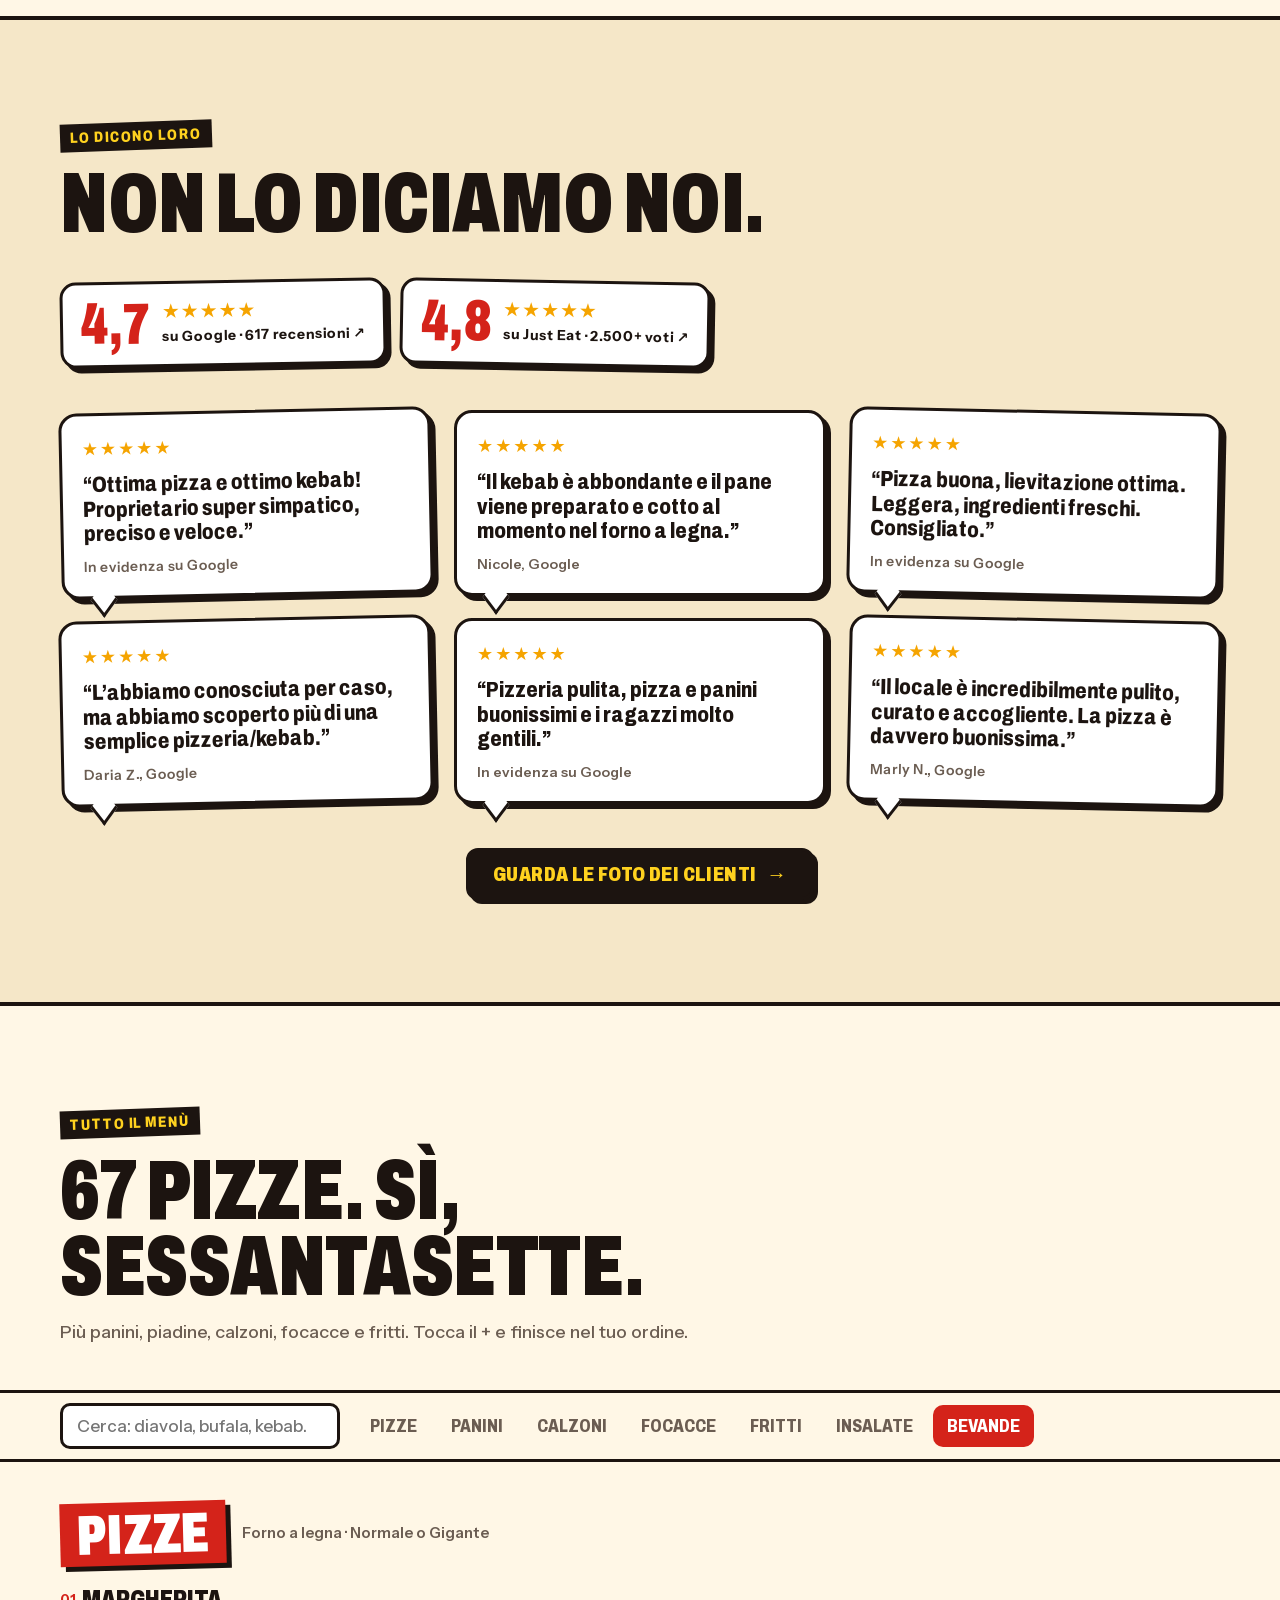
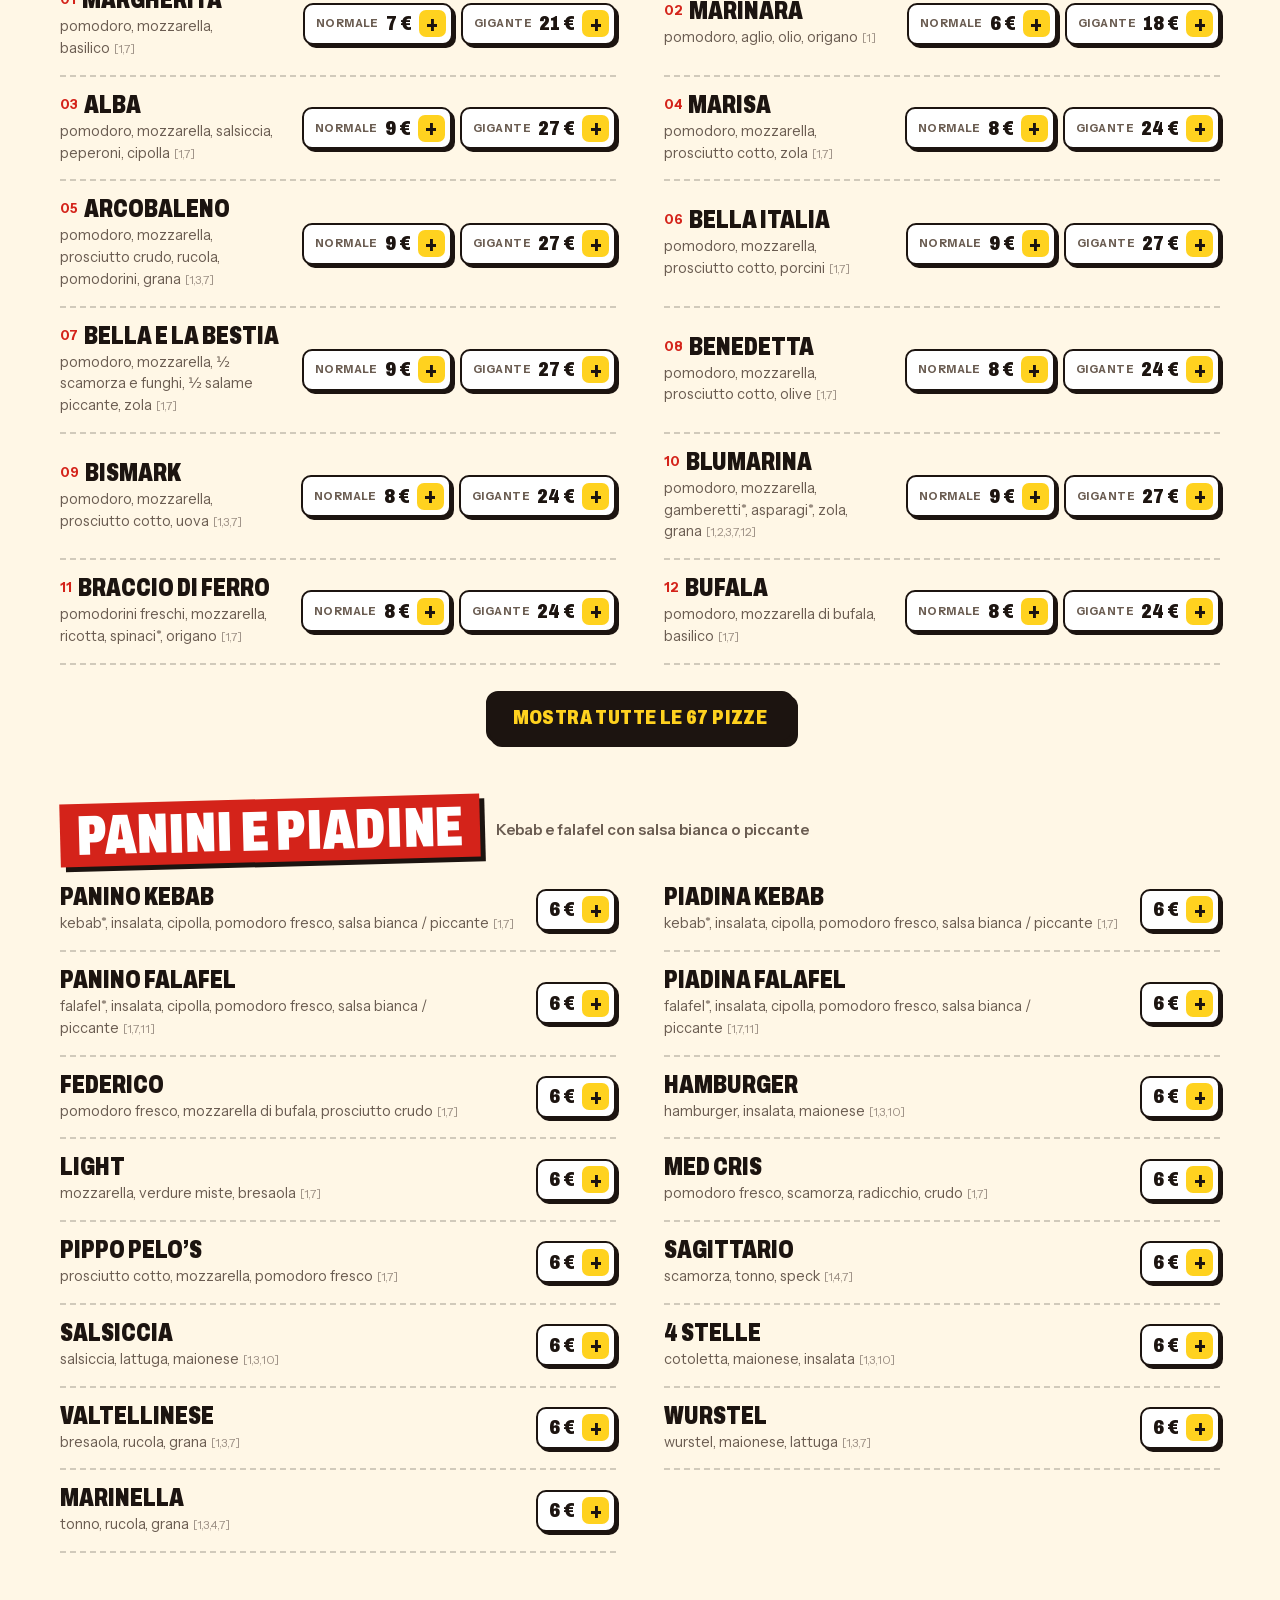
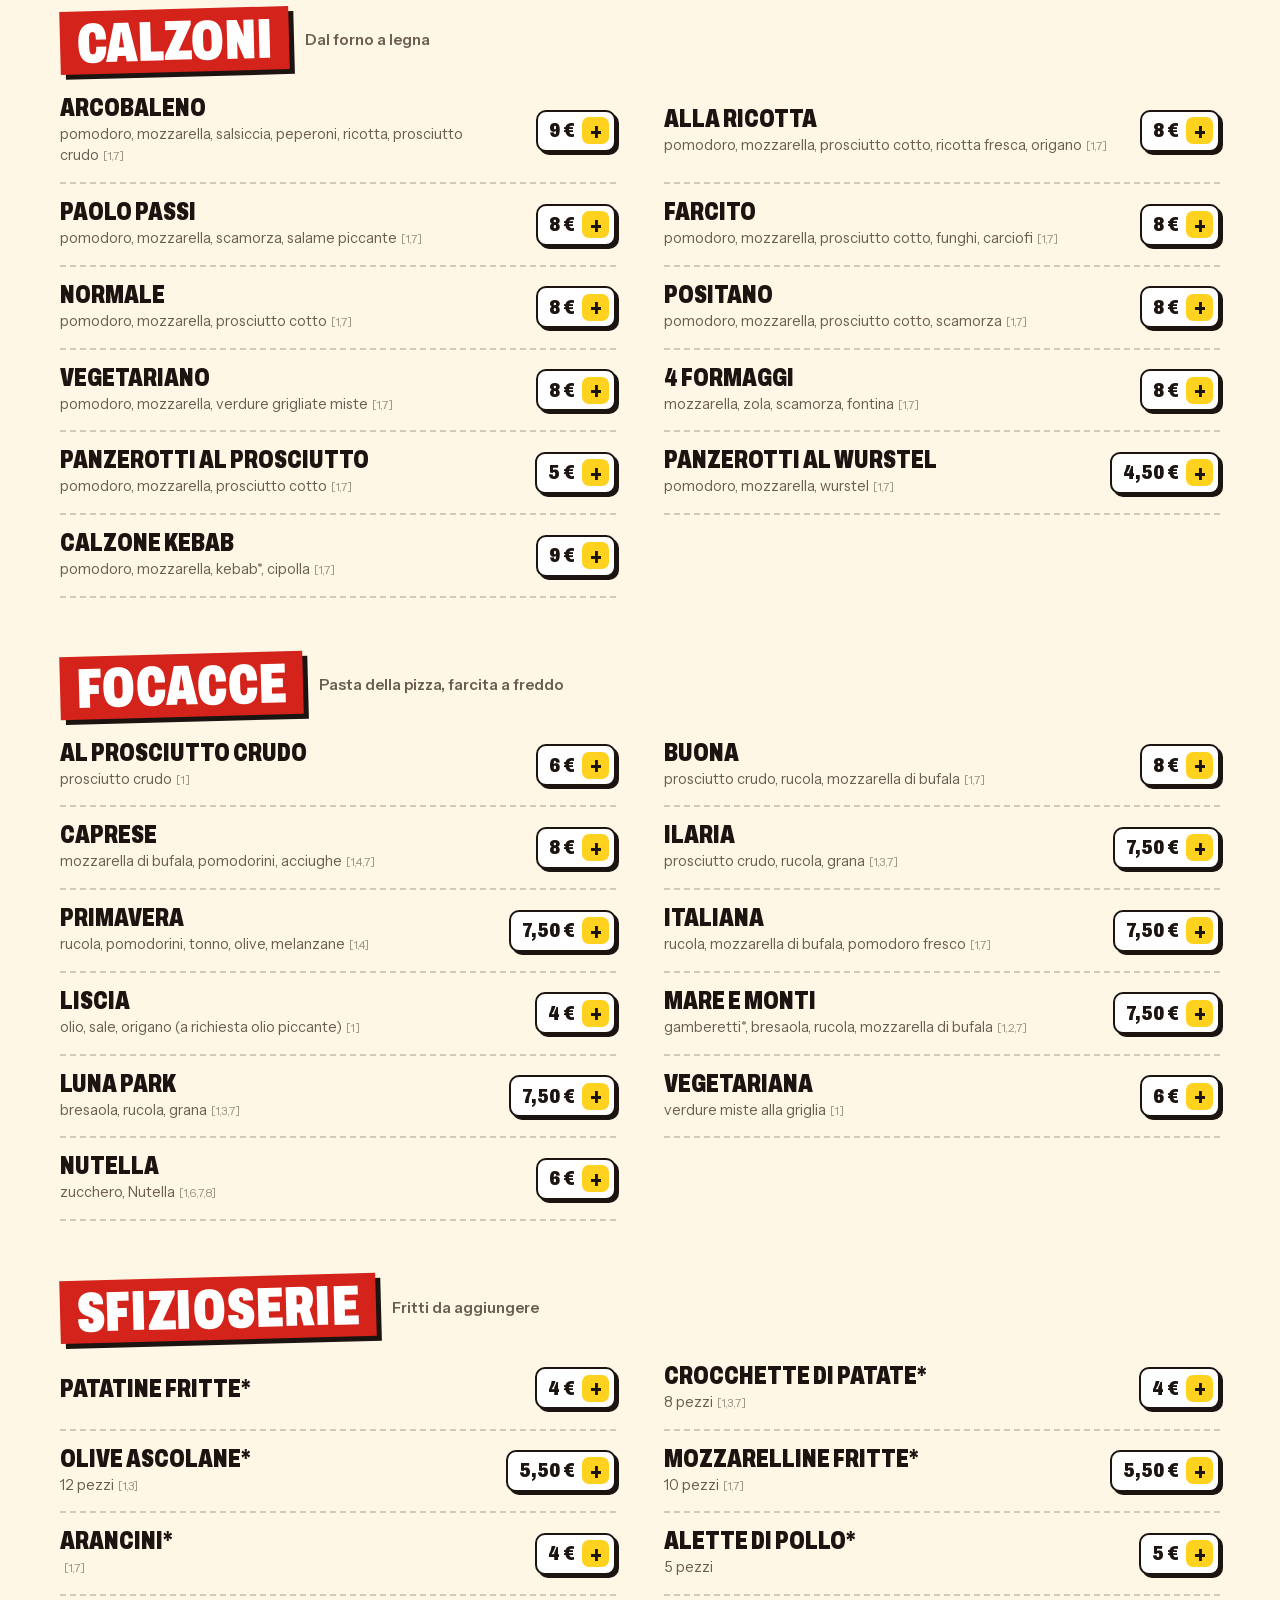
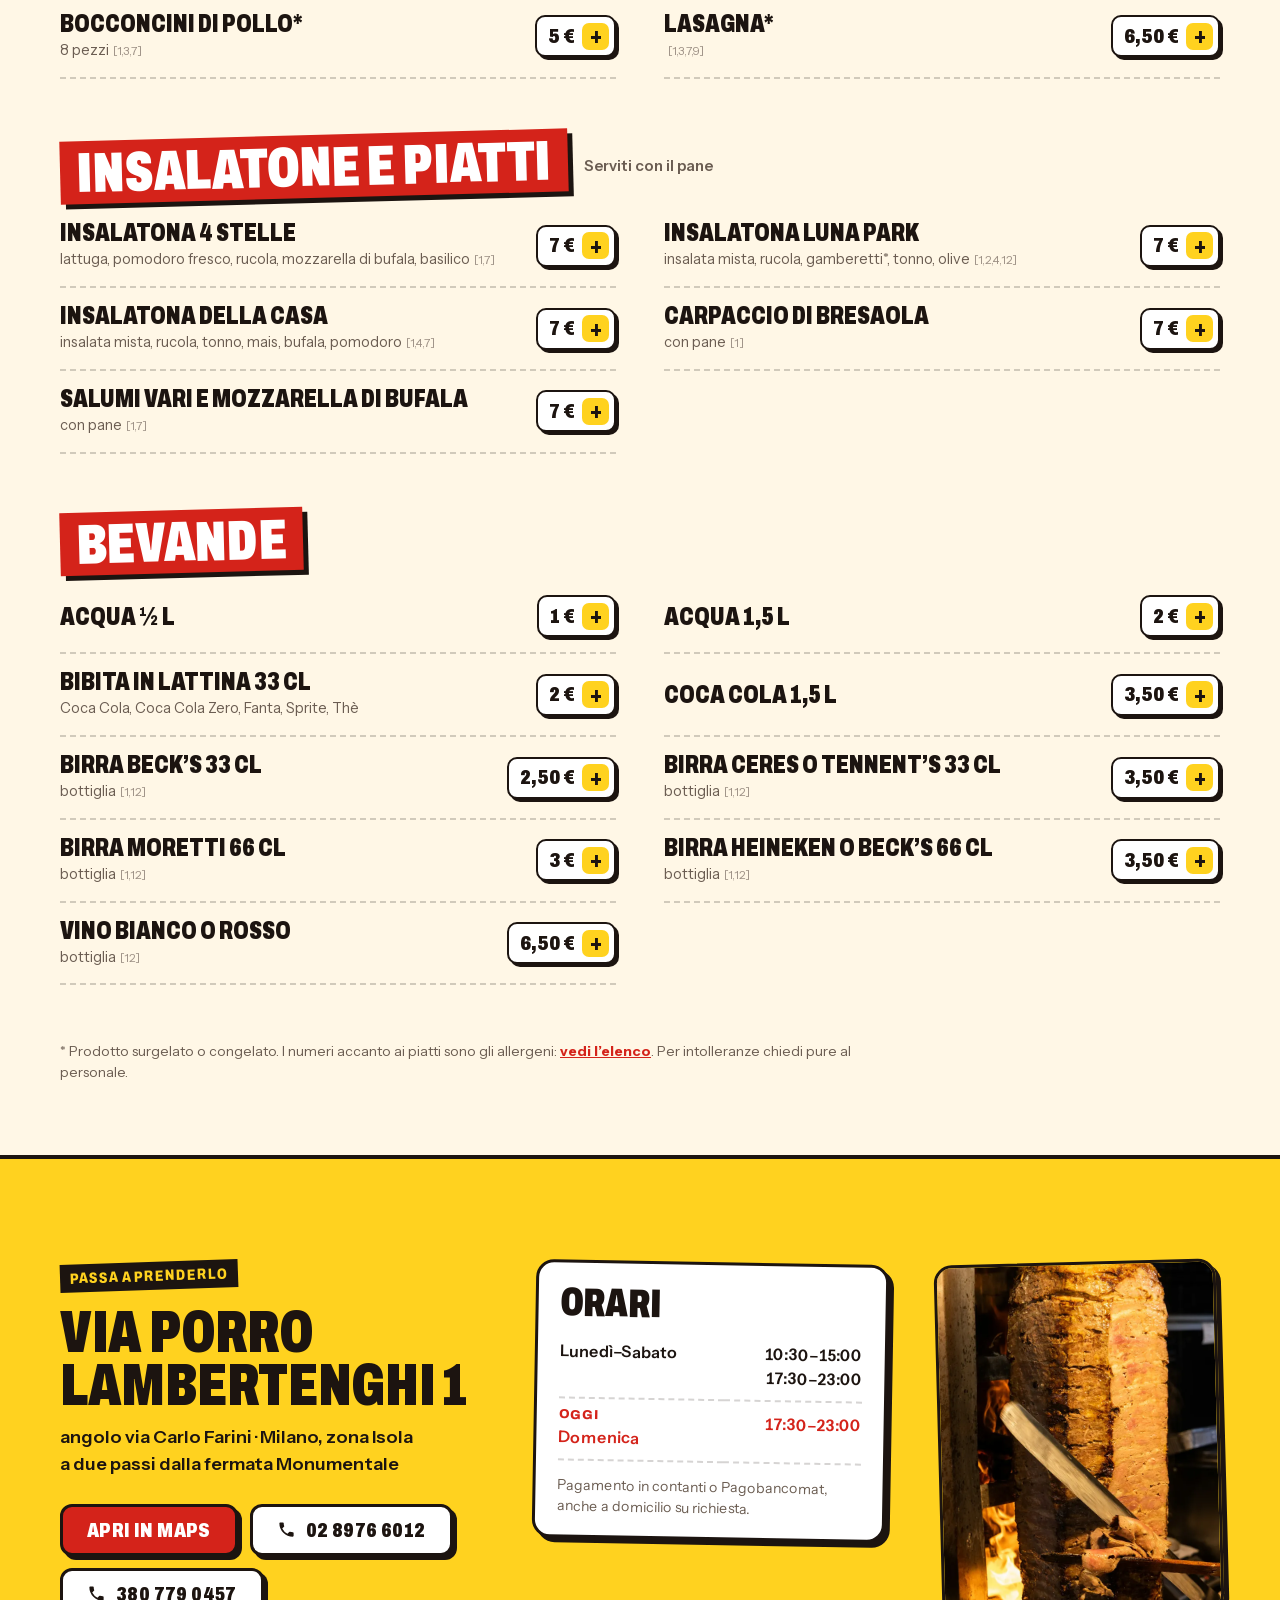
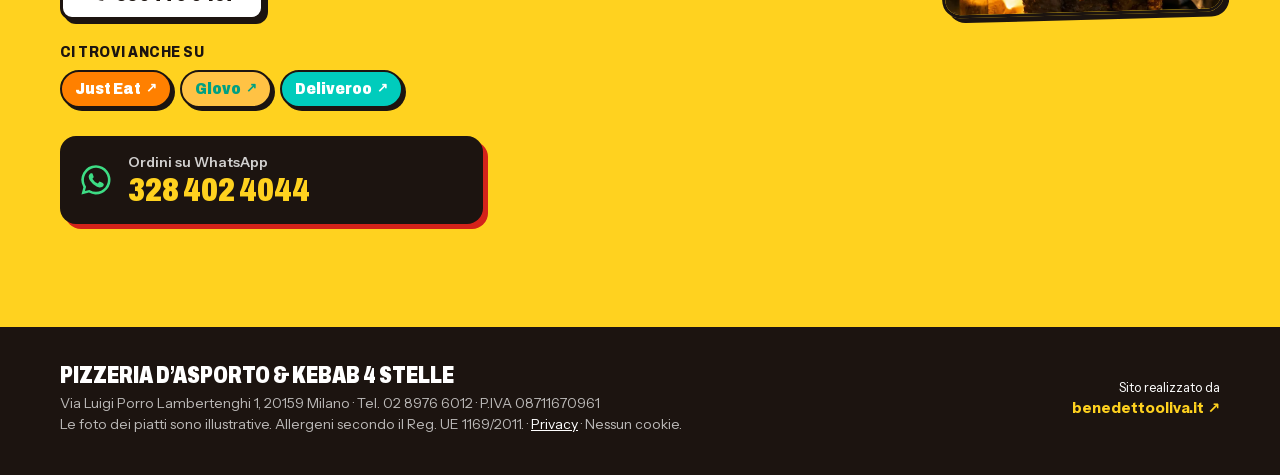
==== commit 849c9bd1: "Aggiorna anteprima" ====
--- a/index.html
+++ b/index.html
@@ -1 +1 @@
-<!doctype html> <html lang="it" class="js-off"> <head> <meta charset="utf-8"> <meta name="viewport" content="width=device-width,initial-scale=1,viewport-fit=cover"> <meta name="robots" content="noindex, nofollow"> <title>4 Stelle — Pizzeria d’asporto e Kebab, Milano Isola</title> <meta name="description" content="Pizza nel forno a legna e kebab in Via Porro Lambertenghi 1, angolo via Farini, Milano. Ordina su WhatsApp: consegna a domicilio gratuita. Aperto tutti i giorni."> <meta name="theme-color" content="#d4231a"> <link rel="icon" href="favicon.svg" type="image/svg+xml"> <link rel="apple-touch-icon" href="apple-touch-icon.png"> <link rel="preload" href="assets/font/archivo.woff2" as="font" type="font/woff2" crossorigin> <link rel="stylesheet" href="styles.css?v=6fc31e82"> <script>document.documentElement.classList.replace("js-off","js");try{sessionStorage.getItem("intro4")&&!location.search.includes("intro=1")||document.documentElement.classList.add("con-intro")}catch(t){}</script> <script type="application/ld+json">{"@context":"https://schema.org","@type":"Restaurant","name":"Pizzeria d'asporto & Kebab 4 Stelle","servesCuisine":["Pizza","Kebab"],"telephone":"+39 02 8976 6012","address":{"@type":"PostalAddress","streetAddress":"Via Luigi Porro Lambertenghi 1","postalCode":"20159","addressLocality":"Milano","addressCountry":"IT"},"openingHours":["Mo-Sa 10:30-15:00","Mo-Su 17:30-23:00"],"acceptsReservations":false}</script> </head> <body> <svg width="0" height="0" style="position:absolute" aria-hidden="true"> <symbol id="stella" viewBox="0 0 24 24"><path d="M12 1.6l3.1 6.6 7.2.9-5.3 5 1.4 7.1L12 17.7l-6.4 3.5 1.4-7.1-5.3-5 7.2-.9z"/></symbol> <symbol id="i-wa" viewBox="0 0 24 24"><path d="M12 2.2a9.7 9.7 0 0 0-8.4 14.6L2.3 21.7l5-1.3A9.7 9.7 0 1 0 12 2.2Zm0 17.7a8 8 0 0 1-4.1-1.1l-.3-.2-3 .8.8-2.9-.2-.3A8 8 0 1 1 12 19.9Zm4.4-6c-.2-.1-1.4-.7-1.7-.8-.2-.1-.4-.1-.5.1l-.8.9c-.1.2-.3.2-.5.1a6.5 6.5 0 0 1-3.2-2.8c-.2-.4.2-.4.7-1.3.1-.2 0-.3 0-.4l-.7-1.8c-.2-.5-.4-.4-.5-.4h-.5a.9.9 0 0 0-.7.3 2.8 2.8 0 0 0-.9 2.1 4.9 4.9 0 0 0 1 2.6 11.2 11.2 0 0 0 4.3 3.8c1.6.7 2.2.7 3 .6.5-.1 1.4-.6 1.6-1.2.2-.6.2-1 .1-1.2l-.4-.2Z"/></symbol> <symbol id="i-tel" viewBox="0 0 24 24"><path d="M6.6 10.8a15.1 15.1 0 0 0 6.6 6.6l2.2-2.2a1 1 0 0 1 1-.25 11.4 11.4 0 0 0 3.6.57 1 1 0 0 1 1 1V20a1 1 0 0 1-1 1A17 17 0 0 1 3 4a1 1 0 0 1 1-1h3.5a1 1 0 0 1 1 1c0 1.25.2 2.45.57 3.57a1 1 0 0 1-.25 1z"/></symbol> <symbol id="i-borsa" viewBox="0 0 24 24"><path fill="none" stroke="currentColor" stroke-width="2" stroke-linejoin="round" d="M5 8h14l-1 12H6L5 8Zm4 0V6a3 3 0 0 1 6 0v2"/></symbol> </svg> <div class="intro" aria-hidden="true"> <div class="intro-stelle"> <svg><use href="#stella"/></svg><svg><use href="#stella"/></svg><svg><use href="#stella"/></svg><svg><use href="#stella"/></svg> </div> <div class="intro-nome"><span>4 Stelle</span></div> <div class="intro-sotto"><span>pizza · kebab · consegna gratis</span></div> </div> <header class="testata"> <div class="contenitore testata-riga"> <a class="logo" href="#inizio" aria-label="4 Stelle, torna su"> <span class="logo-stelle"><svg><use href="#stella"/></svg><svg><use href="#stella"/></svg><svg><use href="#stella"/></svg><svg><use href="#stella"/></svg></span> <span class="logo-nome">4 Stelle</span> </a> <nav class="nav" aria-label="Sezioni"> <a href="#menu">Le pizze</a> <a href="#offerte">Offerte</a> <a href="#menu-combo">Kebab</a> <a href="#recensioni">Recensioni</a> <a href="#dove">Dove siamo</a> </nav> <span class="stato" data-stato><i></i><span>Orari</span></span> <button class="btn-carrello" type="button" data-apri-carrello aria-label="Apri il tuo ordine"> <svg><use href="#i-borsa"/></svg><span class="btn-carrello-testo">Il tuo ordine</span><b data-conta>0</b> </button> </div> </header> <main id="inizio"> <section class="apertura"> <div class="contenitore apertura-griglia"> <div class="apertura-testo"> <p class="occhiello entra" style="--r:0">Pizzeria d’asporto · Isola, Milano</p> <h1 class="entra" style="--r:1">Fame?<br><em>Pizza<br>da 6 €</em></h1> <p class="apertura-sotto entra" style="--r:2">67 pizze nel forno a legna, normali o giganti. E sì, anche kebab e piadine. Te le portiamo a casa <b>gratis</b>: scegli, mandi su WhatsApp e arriva.</p> <div class="apertura-azioni entra" style="--r:3"> <a class="btn btn-giallo" href="#menu">Ordina ora</a> <a class="btn btn-linea" href="tel:+390289766012"><svg><use href="#i-tel"/></svg>Chiama</a> </div> <div class="app-consegna entra" style="--r:4"><span>Preferisci l’app?</span><div data-app></div></div> </div> <div class="apertura-pizza entra-pizza" data-pizza> <div class="bagliore" aria-hidden="true"></div> <div class="pizza-ombra" aria-hidden="true"></div> <div class="pizza-gira"> <img class="pizza-resto" src="assets/foto/pizza-gira-700.webp" srcset="assets/foto/pizza-gira-700.webp 700w, assets/foto/pizza-gira-1100.webp 1100w" sizes="(min-width: 1800px) 620px, (min-width: 761px) 40vw, 60vw" width="700" height="700" alt="Una margherita appena sfornata che gira, e una fetta che si stacca" fetchpriority="high"> <div class="pizza-buco" aria-hidden="true"></div> <i class="filo l1" aria-hidden="true"></i><i class="filo l2" aria-hidden="true"></i><i class="filo l3" aria-hidden="true"></i> <div class="pizza-fetta" aria-hidden="true"><img src="assets/foto/pizza-gira-700.webp" srcset="assets/foto/pizza-gira-700.webp 700w, assets/foto/pizza-gira-1100.webp 1100w" sizes="(min-width: 1800px) 620px, (min-width: 761px) 40vw, 60vw" width="700" height="700" alt=""></div> </div> <div class="vapore" aria-hidden="true"><i></i><i></i><i></i></div> <a class="bollino" href="#offerte" aria-label="A pranzo pizza a scelta e bibita a 8 euro"> <span>A pranzo</span><b>8 €</b><span>pizza<br>+ bibita</span> </a> <span class="cartellino c1" aria-hidden="true">Margherita <b>7 €</b></span> <span class="cartellino c2" aria-hidden="true">Consegna <b>gratis</b></span> </div> </div> </section> <div class="nastro" aria-hidden="true"> <div class="nastro-scorre"> <span>Pizza da 6 €</span><svg><use href="#stella"/></svg><span>67 pizze nel forno a legna</span><svg><use href="#stella"/></svg><span>Consegna gratis</span><svg><use href="#stella"/></svg><span>Kebab e piadine</span><svg><use href="#stella"/></svg><span>Bancomat anche a casa</span><svg><use href="#stella"/></svg><span>Aperti fino alle 23</span><svg><use href="#stella"/></svg> <span>Pizza da 6 €</span><svg><use href="#stella"/></svg><span>67 pizze nel forno a legna</span><svg><use href="#stella"/></svg><span>Consegna gratis</span><svg><use href="#stella"/></svg><span>Kebab e piadine</span><svg><use href="#stella"/></svg><span>Bancomat anche a casa</span><svg><use href="#stella"/></svg><span>Aperti fino alle 23</span><svg><use href="#stella"/></svg> </div> </div> <section class="sezione offerte" id="offerte"> <div class="contenitore"> <div class="titolo-sezione chiaro"> <p class="occhiello">Offerte fisse, tutti i giorni</p> <h2>Pranzo a 8 €.<br>5 pizze? Da bere offriamo noi.</h2> </div> <div class="offerte-griglia"> <article class="offerta offerta-pranzo" data-offerta="pranzo"> <img src="assets/foto/pizza-alto-700.webp" srcset="assets/foto/pizza-alto-700.webp 700w, assets/foto/pizza-alto-1200.webp 1200w" sizes="(min-width: 900px) 260px, 40vw" alt="Pizza margherita vista dall’alto" loading="lazy" width="700" height="700"> <div> <p class="offerta-quando">Mezzogiorno · 10:30–15:00</p> <h3>Pizza a scelta + bibita</h3> <p>Qualsiasi pizza del listino normale, con una lattina da 33 cl.</p> <p class="offerta-prezzo">8 €</p> <button class="btn btn-scuro" type="button" data-apri-pranzo>Scegli la pizza</button> <p class="offerta-nota" data-nota-pranzo></p> </div> </article> <article class="offerta offerta-sera"> <img src="assets/foto/pizze-tavolo-700.webp" srcset="assets/foto/pizze-tavolo-700.webp 700w, assets/foto/pizze-tavolo-1200.webp 1200w" sizes="(min-width: 900px) 260px, 40vw" alt="Pizze sul tagliere" loading="lazy" width="700" height="700"> <div> <p class="offerta-quando">Sera · 17:30–23:00</p> <h3>Ogni 5 pizze, da bere è gratis</h3> <p>3 lattine da 33 cl oppure una bottiglia grande, in omaggio.</p> <p class="offerta-prezzo">Gratis</p> <p class="offerta-nota">Si aggiunge da solo al tuo ordine quando arrivi a 5 pizze.</p> </div> </article> </div> </div> </section> <section class="sezione combo" id="menu-combo"> <div class="contenitore"> <div class="titolo-sezione"> <p class="occhiello">Non solo pizza</p> <h2>Panino + patatine + lattina</h2> <p>Il menù completo, senza pensarci troppo. Il pane lo facciamo al momento e lo cuociamo nel forno a legna. La lattina la scegli tu.</p> </div> </div> <div class="combo-scorre" data-combo></div> </section> <section class="sezione recensioni" id="recensioni"> <div class="contenitore"> <div class="recensioni-testa"> <div class="titolo-sezione"> <p class="occhiello">Lo dicono loro</p> <h2>Non lo diciamo noi.</h2> </div> <div class="voti" data-voti></div> </div> <div class="recensioni-griglia" data-recensioni></div> <p class="recensioni-altro"><a class="btn btn-scuro" href="recensioni/">Guarda le foto dei clienti <span aria-hidden="true">→</span></a></p> </div> </section> <section class="sezione listino" id="menu"> <div class="contenitore"> <div class="titolo-sezione"> <p class="occhiello">Tutto il menù</p> <h2>67 pizze. Sì, sessantasette.</h2> <p>Più panini, piadine, calzoni, focacce e fritti. Tocca il + e finisce nel tuo ordine.</p> </div> </div> <div class="listino-barra"> <div class="contenitore listino-barra-riga"> <label class="cerca"><span class="vh">Cerca nel menù</span><input type="search" placeholder="Cerca: diavola, bufala, kebab…" data-cerca autocomplete="off"></label> <div class="schede" role="tablist" data-schede></div> </div> </div> <div class="contenitore"> <div class="listino-corpo" data-listino></div> <p class="listino-piede">* Prodotto surgelato o congelato. I numeri accanto ai piatti sono gli allergeni: <button type="button" class="link" data-apri-allergeni>vedi l’elenco</button>. Per intolleranze chiedi pure al personale.</p> </div> </section> <section class="sezione dove" id="dove"> <div class="contenitore dove-griglia"> <div> <p class="occhiello">Passa a prenderlo</p> <h2>Via Porro Lambertenghi 1</h2> <p class="dove-angolo">angolo via Carlo Farini · Milano, zona Isola<br>a due passi dalla fermata Monumentale</p> <div class="dove-azioni"> <a class="btn btn-giallo" href="#" data-maps target="_blank" rel="noopener">Apri in Maps</a> <a class="btn btn-linea" href="tel:+390289766012"><svg><use href="#i-tel"/></svg>02 8976 6012</a> <a class="btn btn-linea" href="tel:+393807790457"><svg><use href="#i-tel"/></svg>380 779 0457</a> </div> <div class="dove-app"><span>Ci trovi anche su</span><div data-app></div></div> <div class="dove-wa"> <svg><use href="#i-wa"/></svg> <div><b>Ordini su WhatsApp</b><a href="https://wa.me/393284024044" target="_blank" rel="noopener">328 402 4044</a></div> </div> </div> <div class="orari"> <h3>Orari</h3> <table data-orari></table> <p class="orari-nota">Pagamento in contanti o Pagobancomat, anche a domicilio su richiesta.</p> </div> <figure class="dove-foto"> <img src="assets/foto/coltello-700.webp" srcset="assets/foto/coltello-700.webp 700w, assets/foto/coltello-1200.webp 1200w" sizes="(min-width: 1000px) 340px, 90vw" alt="Il kebab tagliato dal girarrosto" loading="lazy" width="700" height="875"> </figure> </div> </section> </main> <footer class="piede"> <div class="contenitore piede-riga"> <div> <p class="piede-nome">Pizzeria d’asporto &amp; Kebab 4 Stelle</p> <p>Via Luigi Porro Lambertenghi 1, 20159 Milano · Tel. 02 8976 6012 · P.IVA 08711670961</p> <p>Le foto dei piatti sono illustrative. Allergeni secondo il Reg. UE 1169/2011.</p> </div> <a class="firma" href="https://benedettooliva.it/siti-web-tutta-italia/" target="_blank" rel="noopener"><span>Sito realizzato da</span><b>benedettooliva.it ↗</b></a> </div> </footer> <div class="barra-tel"> <a href="tel:+390289766012" class="barra-chiama"><svg><use href="#i-tel"/></svg>Chiama</a> <button type="button" class="barra-ordina" data-barra-ordina><svg><use href="#i-borsa"/></svg><span data-barra-testo>Ordina</span></button> </div> <div class="velo" data-velo hidden></div> <aside class="carrello" data-carrello aria-label="Il tuo ordine" aria-hidden="true"> <div class="carrello-testa"> <h2>Il tuo ordine</h2> <button class="chiudi" type="button" data-chiudi aria-label="Chiudi">×</button> </div> <div class="carrello-corpo"> <div class="carrello-vuoto" data-vuoto> <p><b>Ancora vuoto.</b></p> <p>Parti da un kebab? Aggiungi quello che vuoi: alla fine ti apriamo WhatsApp con l’ordine già scritto.</p> <a class="btn btn-scuro" href="#menu-combo" data-chiudi>Guarda il menù</a> </div> <ul class="righe" data-righe></ul> <div class="omaggio" data-omaggio hidden></div> <form class="dati" data-dati hidden> <fieldset class="segmento"> <legend class="vh">Come lo vuoi</legend> <label><input type="radio" name="modo" value="consegna" checked="checked"><span>Consegna gratis</span></label> <label><input type="radio" name="modo" value="ritiro"><span>Ritiro al locale</span></label> </fieldset> <label class="campo"><span>Nome</span><input name="nome" autocomplete="given-name" required></label> <div data-solo-consegna> <label class="campo"><span>Indirizzo</span><input name="indirizzo" autocomplete="street-address" placeholder="Via e numero civico"></label> <label class="campo"><span>Citofono / piano</span><input name="citofono" placeholder="Facoltativo"></label> <p class="campo-nota" data-cap></p> </div> <label class="campo"><span>Quando</span><select name="quando" data-quando></select></label> <fieldset class="segmento piccolo"> <legend>Pagamento</legend> <label><input type="radio" name="paga" value="contanti" checked="checked"><span>Contanti</span></label> <label><input type="radio" name="paga" value="bancomat"><span>Pagobancomat</span></label> </fieldset> <label class="campo"><span>Note</span><textarea name="note" rows="2" placeholder="Allergie, senza cipolla, ben cotta…"></textarea></label> </form> </div> <div class="carrello-piede" data-piede hidden> <p class="totale"><span>Totale</span><b data-totale>0 €</b></p> <p class="avviso" data-avviso></p> <button class="btn btn-wa" type="button" data-invia><svg><use href="#i-wa"/></svg>Invia l’ordine su WhatsApp</button> <p class="carrello-nota">Nessun pagamento online: paghi alla consegna o al ritiro. Ti rispondiamo su WhatsApp per confermare.</p> </div> </aside> <dialog class="scheda" data-scheda aria-label="Scegli e aggiungi"> <button class="chiudi scheda-chiudi" type="button" data-scheda-chiudi aria-label="Chiudi">×</button> <div class="scheda-corpo" data-scheda-corpo></div> <div class="scheda-piede"> <div class="quantita-grande"><button type="button" data-scheda-meno aria-label="Uno in meno">−</button><b data-scheda-q aria-live="polite">1</b><button type="button" data-scheda-piu aria-label="Uno in più">+</button></div> <button class="btn btn-giallo" type="button" data-scheda-ok>Aggiungi</button> </div> </dialog> <dialog class="finestra" data-finestra-allergeni> <form method="dialog" class="finestra-corpo"> <h2>Allergeni</h2> <ol class="allergeni" data-allergeni></ol> <div class="finestra-azioni"><button class="btn btn-scuro" value="ok">Ho capito</button></div> </form> </dialog> <div class="avviso-aggiunto" data-toast role="status" aria-live="polite"></div> <script src="dati.js?v=34f1d667"></script> <script src="app.js?v=7b9d02af"></script> </body> </html> +<!doctype html> <html lang="it" class="js-off"> <head> <meta charset="utf-8"> <meta name="viewport" content="width=device-width,initial-scale=1,viewport-fit=cover"> <title>4 Stelle — Pizzeria d’asporto e Kebab, Milano Isola</title> <meta name="description" content="Pizza nel forno a legna e kebab in Via Porro Lambertenghi 1, angolo via Farini, Milano. Ordina su WhatsApp: consegna a domicilio gratuita. Aperto tutti i giorni."> <meta name="theme-color" content="#d4231a"> <link rel="canonical" href="https://4stellepizzeria.it/"> <meta property="og:type" content="restaurant"> <meta property="og:locale" content="it_IT"> <meta property="og:site_name" content="4 Stelle"> <meta property="og:url" content="https://4stellepizzeria.it/"> <meta property="og:title" content="4 Stelle — Pizzeria d’asporto e Kebab, Milano Isola"> <meta property="og:description" content="67 pizze nel forno a legna, kebab e piadine. Ordina su WhatsApp: consegna a domicilio gratuita."> <meta property="og:image" content="https://4stellepizzeria.it/assets/condividi.jpg"> <meta property="og:image:width" content="1200"> <meta property="og:image:height" content="630"> <meta name="twitter:card" content="summary_large_image"> <link rel="icon" href="favicon.svg" type="image/svg+xml"> <link rel="apple-touch-icon" href="apple-touch-icon.png"> <link rel="preload" href="assets/font/archivo.woff2" as="font" type="font/woff2" crossorigin> <link rel="stylesheet" href="styles.css?v=39c36a1d"> <script>document.documentElement.classList.replace("js-off","js");try{sessionStorage.getItem("intro4")&&!location.search.includes("intro=1")||document.documentElement.classList.add("con-intro")}catch(t){}</script> <script type="application/ld+json">{"@context":"https://schema.org","@type":"Restaurant","name":"Pizzeria d'asporto & Kebab 4 Stelle","url":"https://4stellepizzeria.it/","image":"https://4stellepizzeria.it/assets/condividi.jpg","menu":"https://4stellepizzeria.it/menu/","priceRange":"€","hasDeliveryMethod":"http://purl.org/goodrelations/v1#DeliveryModeOwnFleet","servesCuisine":["Pizza","Kebab"],"telephone":"+39 02 8976 6012","address":{"@type":"PostalAddress","streetAddress":"Via Luigi Porro Lambertenghi 1","postalCode":"20159","addressLocality":"Milano","addressCountry":"IT"},"openingHours":["Mo-Sa 10:30-15:00","Mo-Su 17:30-23:00"],"acceptsReservations":false}</script> </head> <body> <svg width="0" height="0" style="position:absolute" aria-hidden="true"> <symbol id="stella" viewBox="0 0 24 24"><path d="M12 1.6l3.1 6.6 7.2.9-5.3 5 1.4 7.1L12 17.7l-6.4 3.5 1.4-7.1-5.3-5 7.2-.9z"/></symbol> <symbol id="i-wa" viewBox="0 0 24 24"><path d="M12 2.2a9.7 9.7 0 0 0-8.4 14.6L2.3 21.7l5-1.3A9.7 9.7 0 1 0 12 2.2Zm0 17.7a8 8 0 0 1-4.1-1.1l-.3-.2-3 .8.8-2.9-.2-.3A8 8 0 1 1 12 19.9Zm4.4-6c-.2-.1-1.4-.7-1.7-.8-.2-.1-.4-.1-.5.1l-.8.9c-.1.2-.3.2-.5.1a6.5 6.5 0 0 1-3.2-2.8c-.2-.4.2-.4.7-1.3.1-.2 0-.3 0-.4l-.7-1.8c-.2-.5-.4-.4-.5-.4h-.5a.9.9 0 0 0-.7.3 2.8 2.8 0 0 0-.9 2.1 4.9 4.9 0 0 0 1 2.6 11.2 11.2 0 0 0 4.3 3.8c1.6.7 2.2.7 3 .6.5-.1 1.4-.6 1.6-1.2.2-.6.2-1 .1-1.2l-.4-.2Z"/></symbol> <symbol id="i-tel" viewBox="0 0 24 24"><path d="M6.6 10.8a15.1 15.1 0 0 0 6.6 6.6l2.2-2.2a1 1 0 0 1 1-.25 11.4 11.4 0 0 0 3.6.57 1 1 0 0 1 1 1V20a1 1 0 0 1-1 1A17 17 0 0 1 3 4a1 1 0 0 1 1-1h3.5a1 1 0 0 1 1 1c0 1.25.2 2.45.57 3.57a1 1 0 0 1-.25 1z"/></symbol> <symbol id="i-borsa" viewBox="0 0 24 24"><path fill="none" stroke="currentColor" stroke-width="2" stroke-linejoin="round" d="M5 8h14l-1 12H6L5 8Zm4 0V6a3 3 0 0 1 6 0v2"/></symbol> </svg> <div class="intro" aria-hidden="true"> <div class="intro-stelle"> <svg><use href="#stella"/></svg><svg><use href="#stella"/></svg><svg><use href="#stella"/></svg><svg><use href="#stella"/></svg> </div> <div class="intro-nome"><span>4 Stelle</span></div> <div class="intro-sotto"><span>pizza · kebab · consegna gratis</span></div> </div> <header class="testata"> <div class="contenitore testata-riga"> <a class="logo" href="#inizio" aria-label="4 Stelle, torna su"> <span class="logo-stelle"><svg><use href="#stella"/></svg><svg><use href="#stella"/></svg><svg><use href="#stella"/></svg><svg><use href="#stella"/></svg></span> <span class="logo-nome">4 Stelle</span> </a> <nav class="nav" aria-label="Sezioni"> <a href="#menu">Le pizze</a> <a href="#offerte">Offerte</a> <a href="#menu-combo">Kebab</a> <a href="#recensioni">Recensioni</a> <a href="#dove">Dove siamo</a> </nav> <span class="stato" data-stato><i></i><span>Orari</span></span> <button class="btn-carrello" type="button" data-apri-carrello aria-label="Apri il tuo ordine"> <svg><use href="#i-borsa"/></svg><span class="btn-carrello-testo">Il tuo ordine</span><b data-conta>0</b> </button> </div> </header> <main id="inizio"> <section class="apertura"> <div class="contenitore apertura-griglia"> <div class="apertura-testo"> <p class="occhiello entra" style="--r:0">Pizzeria d’asporto · Isola, Milano</p> <h1 class="entra" style="--r:1">Fame?<br><em>Pizza<br>da 6 €</em></h1> <p class="apertura-sotto entra" style="--r:2">67 pizze nel forno a legna, normali o giganti. E sì, anche kebab e piadine. Te le portiamo a casa <b>gratis</b>: scegli, mandi su WhatsApp e arriva.</p> <div class="apertura-azioni entra" style="--r:3"> <a class="btn btn-giallo" href="#menu">Ordina ora</a> <a class="btn btn-linea" href="tel:+390289766012"><svg><use href="#i-tel"/></svg>Chiama</a> </div> <div class="app-consegna entra" style="--r:4"><span>Preferisci l’app?</span><div data-app></div></div> </div> <div class="apertura-pizza entra-pizza" data-pizza> <div class="bagliore" aria-hidden="true"></div> <div class="pizza-ombra" aria-hidden="true"></div> <div class="pizza-gira"> <img class="pizza-resto" src="assets/foto/pizza-gira-700.webp" srcset="assets/foto/pizza-gira-700.webp 700w, assets/foto/pizza-gira-1100.webp 1100w" sizes="(min-width: 1800px) 620px, (min-width: 761px) 40vw, 60vw" width="700" height="700" alt="Una margherita appena sfornata che gira, e una fetta che si stacca" fetchpriority="high"> <div class="pizza-buco" aria-hidden="true"></div> <i class="filo l1" aria-hidden="true"></i><i class="filo l2" aria-hidden="true"></i><i class="filo l3" aria-hidden="true"></i> <div class="pizza-fetta" aria-hidden="true"><img src="assets/foto/pizza-gira-700.webp" srcset="assets/foto/pizza-gira-700.webp 700w, assets/foto/pizza-gira-1100.webp 1100w" sizes="(min-width: 1800px) 620px, (min-width: 761px) 40vw, 60vw" width="700" height="700" alt=""></div> </div> <div class="vapore" aria-hidden="true"><i></i><i></i><i></i></div> <a class="bollino" href="#offerte" aria-label="A pranzo pizza a scelta e bibita a 8 euro"> <span>A pranzo</span><b>8 €</b><span>pizza<br>+ bibita</span> </a> <span class="cartellino c1" aria-hidden="true">Margherita <b>7 €</b></span> <span class="cartellino c2" aria-hidden="true">Consegna <b>gratis</b></span> </div> </div> </section> <div class="nastro" aria-hidden="true"> <div class="nastro-scorre"> <span>Pizza da 6 €</span><svg><use href="#stella"/></svg><span>67 pizze nel forno a legna</span><svg><use href="#stella"/></svg><span>Consegna gratis</span><svg><use href="#stella"/></svg><span>Kebab e piadine</span><svg><use href="#stella"/></svg><span>Bancomat anche a casa</span><svg><use href="#stella"/></svg><span>Aperti fino alle 23</span><svg><use href="#stella"/></svg> <span>Pizza da 6 €</span><svg><use href="#stella"/></svg><span>67 pizze nel forno a legna</span><svg><use href="#stella"/></svg><span>Consegna gratis</span><svg><use href="#stella"/></svg><span>Kebab e piadine</span><svg><use href="#stella"/></svg><span>Bancomat anche a casa</span><svg><use href="#stella"/></svg><span>Aperti fino alle 23</span><svg><use href="#stella"/></svg> </div> </div> <section class="sezione offerte" id="offerte"> <div class="contenitore"> <div class="titolo-sezione chiaro"> <p class="occhiello">Offerte fisse, tutti i giorni</p> <h2>Pranzo a 8 €.<br>5 pizze? Da bere offriamo noi.</h2> </div> <div class="offerte-griglia"> <article class="offerta offerta-pranzo" data-offerta="pranzo"> <img src="assets/foto/pizza-alto-700.webp" srcset="assets/foto/pizza-alto-700.webp 700w, assets/foto/pizza-alto-1200.webp 1200w" sizes="(min-width: 900px) 260px, 40vw" alt="Pizza margherita vista dall’alto" loading="lazy" width="700" height="700"> <div> <p class="offerta-quando">Mezzogiorno · 10:30–15:00</p> <h3>Pizza a scelta + bibita</h3> <p>Qualsiasi pizza del listino normale, con una lattina da 33 cl.</p> <p class="offerta-prezzo">8 €</p> <button class="btn btn-scuro" type="button" data-apri-pranzo>Scegli la pizza</button> <p class="offerta-nota" data-nota-pranzo></p> </div> </article> <article class="offerta offerta-sera"> <img src="assets/foto/pizze-tavolo-700.webp" srcset="assets/foto/pizze-tavolo-700.webp 700w, assets/foto/pizze-tavolo-1200.webp 1200w" sizes="(min-width: 900px) 260px, 40vw" alt="Pizze sul tagliere" loading="lazy" width="700" height="700"> <div> <p class="offerta-quando">Sera · 17:30–23:00</p> <h3>Ogni 5 pizze, da bere è gratis</h3> <p>3 lattine da 33 cl oppure una bottiglia grande, in omaggio.</p> <p class="offerta-prezzo">Gratis</p> <p class="offerta-nota">Si aggiunge da solo al tuo ordine quando arrivi a 5 pizze.</p> </div> </article> </div> </div> </section> <section class="sezione combo" id="menu-combo"> <div class="contenitore"> <div class="titolo-sezione"> <p class="occhiello">Non solo pizza</p> <h2>Panino + patatine + lattina</h2> <p>Il menù completo, senza pensarci troppo. Il pane lo facciamo al momento e lo cuociamo nel forno a legna. La lattina la scegli tu.</p> </div> </div> <div class="combo-scorre" data-combo></div> </section> <section class="sezione recensioni" id="recensioni"> <div class="contenitore"> <div class="recensioni-testa"> <div class="titolo-sezione"> <p class="occhiello">Lo dicono loro</p> <h2>Non lo diciamo noi.</h2> </div> <div class="voti" data-voti></div> </div> <div class="recensioni-griglia" data-recensioni></div> <p class="recensioni-altro"><a class="btn btn-scuro" href="recensioni/">Guarda le foto dei clienti <span aria-hidden="true">→</span></a></p> </div> </section> <section class="sezione listino" id="menu"> <div class="contenitore"> <div class="titolo-sezione"> <p class="occhiello">Tutto il menù</p> <h2>67 pizze. Sì, sessantasette.</h2> <p>Più panini, piadine, calzoni, focacce e fritti. Tocca il + e finisce nel tuo ordine.</p> </div> </div> <div class="listino-barra"> <div class="contenitore listino-barra-riga"> <label class="cerca"><span class="vh">Cerca nel menù</span><input type="search" placeholder="Cerca: diavola, bufala, kebab…" data-cerca autocomplete="off"></label> <div class="schede" role="tablist" data-schede></div> </div> </div> <div class="contenitore"> <div class="listino-corpo" data-listino></div> <p class="listino-piede">* Prodotto surgelato o congelato. I numeri accanto ai piatti sono gli allergeni: <button type="button" class="link" data-apri-allergeni>vedi l’elenco</button>. Per intolleranze chiedi pure al personale.</p> </div> </section> <section class="sezione dove" id="dove"> <div class="contenitore dove-griglia"> <div> <p class="occhiello">Passa a prenderlo</p> <h2>Via Porro Lambertenghi 1</h2> <p class="dove-angolo">angolo via Carlo Farini · Milano, zona Isola<br>a due passi dalla fermata Monumentale</p> <div class="dove-azioni"> <a class="btn btn-giallo" href="#" data-maps target="_blank" rel="noopener">Apri in Maps</a> <a class="btn btn-linea" href="tel:+390289766012"><svg><use href="#i-tel"/></svg>02 8976 6012</a> <a class="btn btn-linea" href="tel:+393807790457"><svg><use href="#i-tel"/></svg>380 779 0457</a> </div> <div class="dove-app"><span>Ci trovi anche su</span><div data-app></div></div> <div class="dove-wa"> <svg><use href="#i-wa"/></svg> <div><b>Ordini su WhatsApp</b><a href="https://wa.me/393284024044" target="_blank" rel="noopener">328 402 4044</a></div> </div> </div> <div class="orari"> <h3>Orari</h3> <table data-orari></table> <p class="orari-nota">Pagamento in contanti o Pagobancomat, anche a domicilio su richiesta.</p> </div> <figure class="dove-foto"> <img src="assets/foto/coltello-700.webp" srcset="assets/foto/coltello-700.webp 700w, assets/foto/coltello-1200.webp 1200w" sizes="(min-width: 1000px) 340px, 90vw" alt="Il kebab tagliato dal girarrosto" loading="lazy" width="700" height="875"> </figure> </div> </section> </main> <footer class="piede"> <div class="contenitore piede-riga"> <div> <p class="piede-nome">Pizzeria d’asporto &amp; Kebab 4 Stelle</p> <p>Via Luigi Porro Lambertenghi 1, 20159 Milano · Tel. 02 8976 6012 · P.IVA 08711670961</p> <p>Le foto dei piatti sono illustrative. Allergeni secondo il Reg. UE 1169/2011. · <a href="/privacy/">Privacy</a> · Nessun cookie.</p> </div> <a class="firma" href="https://benedettooliva.it/siti-web-tutta-italia/" target="_blank" rel="noopener"><span>Sito realizzato da</span><b>benedettooliva.it ↗</b></a> </div> </footer> <div class="barra-tel"> <a href="tel:+390289766012" class="barra-chiama"><svg><use href="#i-tel"/></svg>Chiama</a> <button type="button" class="barra-ordina" data-barra-ordina><svg><use href="#i-borsa"/></svg><span data-barra-testo>Ordina</span></button> </div> <div class="velo" data-velo hidden></div> <aside class="carrello" data-carrello aria-label="Il tuo ordine" aria-hidden="true"> <div class="carrello-testa"> <h2>Il tuo ordine</h2> <button class="chiudi" type="button" data-chiudi aria-label="Chiudi">×</button> </div> <div class="carrello-corpo"> <div class="carrello-vuoto" data-vuoto> <p><b>Ancora vuoto.</b></p> <p>Parti da un kebab? Aggiungi quello che vuoi: alla fine ti apriamo WhatsApp con l’ordine già scritto.</p> <a class="btn btn-scuro" href="#menu-combo" data-chiudi>Guarda il menù</a> </div> <ul class="righe" data-righe></ul> <div class="omaggio" data-omaggio hidden></div> <form class="dati" data-dati hidden> <fieldset class="segmento"> <legend class="vh">Come lo vuoi</legend> <label><input type="radio" name="modo" value="consegna" checked="checked"><span>Consegna gratis</span></label> <label><input type="radio" name="modo" value="ritiro"><span>Ritiro al locale</span></label> </fieldset> <label class="campo"><span>Nome</span><input name="nome" autocomplete="given-name" required></label> <div data-solo-consegna> <label class="campo"><span>Indirizzo</span><input name="indirizzo" autocomplete="street-address" placeholder="Via e numero civico"></label> <label class="campo"><span>Citofono / piano</span><input name="citofono" placeholder="Facoltativo"></label> <p class="campo-nota" data-cap></p> </div> <label class="campo"><span>Quando</span><select name="quando" data-quando></select></label> <fieldset class="segmento piccolo"> <legend>Pagamento</legend> <label><input type="radio" name="paga" value="contanti" checked="checked"><span>Contanti</span></label> <label><input type="radio" name="paga" value="bancomat"><span>Pagobancomat</span></label> </fieldset> <label class="campo"><span>Note</span><textarea name="note" rows="2" placeholder="Allergie, senza cipolla, ben cotta…"></textarea></label> </form> </div> <div class="carrello-piede" data-piede hidden> <p class="totale"><span>Totale</span><b data-totale>0 €</b></p> <p class="avviso" data-avviso></p> <button class="btn btn-wa" type="button" data-invia><svg><use href="#i-wa"/></svg>Invia l’ordine su WhatsApp</button> <p class="carrello-nota">Nessun pagamento online: paghi alla consegna o al ritiro. Ti rispondiamo su WhatsApp per confermare.</p> </div> </aside> <dialog class="scheda" data-scheda aria-label="Scegli e aggiungi"> <button class="chiudi scheda-chiudi" type="button" data-scheda-chiudi aria-label="Chiudi">×</button> <div class="scheda-corpo" data-scheda-corpo></div> <div class="scheda-piede"> <div class="quantita-grande"><button type="button" data-scheda-meno aria-label="Uno in meno">−</button><b data-scheda-q aria-live="polite">1</b><button type="button" data-scheda-piu aria-label="Uno in più">+</button></div> <button class="btn btn-giallo" type="button" data-scheda-ok>Aggiungi</button> </div> </dialog> <dialog class="finestra" data-finestra-allergeni> <form method="dialog" class="finestra-corpo"> <h2>Allergeni</h2> <ol class="allergeni" data-allergeni></ol> <div class="finestra-azioni"><button class="btn btn-scuro" value="ok">Ho capito</button></div> </form> </dialog> <div class="avviso-aggiunto" data-toast role="status" aria-live="polite"></div> <script src="dati.js?v=34f1d667"></script> <script src="app.js?v=7b9d02af"></script> </body> </html> 
--- a/styles.css
+++ b/styles.css
@@ -1 +1 @@
-@keyframes salta{40%{transform:scale(1.12) rotate(-3deg)}}@keyframes raggi{to{transform:rotate(360deg)}}@keyframes brace{0%{opacity:.7;transform:scale(.97)}to{opacity:1;transform:scale(1.03)}}@keyframes gira{to{transform:rotate(1turn)}}@keyframes buco{0%,40%,90%,to{opacity:0}46%,82%{opacity:.92}}@keyframes fetta{0%,40%,90%,to{opacity:0;transform:none}40.5%,89.5%{opacity:1;transform:none}56%,74%{opacity:1;transform:translate(-7.4%,10.6%) scale(1.03)}}@keyframes filo{0%,40%{opacity:0;transform:rotate(var(--a)) scaleY(0)}44%{opacity:1}56%{opacity:1;transform:rotate(var(--a)) scaleY(1) scaleX(.7)}66%{opacity:1;transform:rotate(var(--a)) scaleY(1.05) scaleX(.3)}70%,to{opacity:0;transform:rotate(var(--a)) scaleY(1.05) scaleX(.2)}}@keyframes vapore{0%{opacity:0;transform:translateY(20%) scale(.6)}35%{opacity:.55}to{opacity:0;transform:translateY(-70%) scale(1.3,1.5)}}@keyframes entra{to{opacity:1;transform:none}}@keyframes entra-bollino{0%{opacity:0;transform:rotate(-40deg) scale(.2)}to{opacity:1;transform:rotate(12deg) scale(1)}}@keyframes entra-cartellino{0%{opacity:0;scale:.4}to{opacity:1;scale:1}}@keyframes stella{to{opacity:1;transform:none}}@keyframes su{to{transform:none}}@keyframes sipario{to{transform:translateY(-100%);visibility:hidden}}@keyframes scorri{to{transform:translateX(-50%)}}@keyframes scheda-su{0%{opacity:0;transform:translateY(24px) scale(.97)}}@font-face{font-family:"Archivo";src:url(assets/font/archivo.woff2)format("woff2");font-weight:100 900;font-stretch:62% 125%;font-display:swap}@font-face{font-family:"Instrument";src:url(assets/font/instrument.woff2)format("woff2");font-weight:400 700;font-display:swap}:root{--rosso:#d4231a;--rosso-2:#a5150f;--giallo:#ffd21f;--giallo-2:#ffe475;--nero:#1c1410;--carta:#fff7e6;--carta-2:#f5e7c8;--grigio:#6b5d52;--wa:#1fae5b;--titoli:'Archivo', 'Arial Narrow', Impact, sans-serif;--testo:'Instrument', system-ui, -apple-system, 'Segoe UI', sans-serif;--raggio:16px;--ombra:5px 5px 0 var(--nero);--gutter:clamp(16px, 4vw, 40px);--stella:polygon(100% 50%, 90% 59.1%, 95% 71.7%, 82.1% 75.6%, 81.2% 89.1%, 67.8% 86.9%, 61.1% 98.7%, 50% 91%, 38.9% 98.7%, 32.2% 86.9%, 18.8% 89.1%, 17.9% 75.6%, 5% 71.7%, 10% 59.1%, 0% 50%, 10% 40.9%, 5% 28.3%, 17.9% 24.4%, 18.8% 10.9%, 32.2% 13.1%, 38.9% 1.3%, 50% 9%, 61.1% 1.3%, 67.8% 13.1%, 81.2% 10.9%, 82.1% 24.4%, 95% 28.3%, 90% 40.9%);color-scheme:light}*,::after,::before{box-sizing:border-box}[hidden]{display:none!important}body,html{overflow-x:clip}html{scroll-behavior:smooth;scroll-padding-top:76px;-webkit-text-size-adjust:100%}body{background:var(--carta);color:var(--nero);font:400 17px/1.5 var(--testo)}img{display:block;max-width:100%;height:auto}svg{width:1em;height:1em;fill:currentColor;flex:none}a{color:inherit}button,input,select,textarea{font:inherit;color:inherit}h1,h2,h3{font-family:var(--titoli);font-weight:900;font-stretch:68%;line-height:.9;letter-spacing:-.005em;text-transform:uppercase;margin:0}body,p{margin:0}.vh{position:absolute;width:1px;height:1px;overflow:hidden;clip:rect(0 0 0 0);white-space:nowrap}.contenitore{width:100%;max-width:1240px;margin:0 auto;padding:0 var(--gutter)}.occhiello{display:inline-block;font:800 15px/1 var(--titoli);font-stretch:80%;letter-spacing:.06em;text-transform:uppercase;background:var(--nero);color:var(--giallo);padding:7px 10px 6px;transform:rotate(-2deg)}:focus-visible{outline:3px solid var(--giallo);outline-offset:2px}.btn{display:inline-flex;align-items:center;justify-content:center;gap:.5em;min-height:52px;padding:0 24px;border-radius:12px;border:3px solid var(--nero);font:900 20px/1 var(--titoli);font-stretch:75%;text-transform:uppercase;letter-spacing:.02em;text-decoration:none;cursor:pointer;transition:transform .12s ease,box-shadow .12s ease,background-color .12s;white-space:nowrap;box-shadow:4px 4px 0 var(--nero)}.btn:hover{transform:translate(-1px,-1px);box-shadow:5px 5px 0 var(--nero)}.btn:active{transform:translate(3px,3px);box-shadow:1px 1px 0 var(--nero)}.btn svg{font-size:19px}.btn-giallo{background:var(--giallo);color:var(--nero)}.btn-linea{background:#fff;color:var(--nero)}.btn-scuro{background:var(--nero);color:var(--giallo)}.btn-linea-scuro{background:#fff;color:var(--nero)}.btn-wa{background:var(--wa);color:#fff;width:100%;font-size:21px}.btn-wa svg{font-size:24px}.link{background:0 0;border:0;padding:0;text-decoration:underline;cursor:pointer;color:var(--rosso);font-weight:700}.testata{position:sticky;top:0;z-index:30;background:var(--nero);color:#fff}.logo,.testata-riga{display:flex;align-items:center}.testata-riga{gap:24px;height:64px}.logo{flex-direction:column;text-decoration:none;line-height:1;gap:1px}.logo-stelle{display:flex;gap:2px;color:var(--giallo);font-size:12px}.logo-stelle svg:nth-child(2),.logo-stelle svg:nth-child(3){transform:translateY(-3px)}.logo-nome,.nav a{font:900 29px/1 var(--titoli);font-stretch:70%;text-transform:uppercase}.nav{display:flex;gap:24px;margin-left:10px}.nav a{text-decoration:none;font:800 17px/1 var(--titoli);font-stretch:78%;letter-spacing:.03em;opacity:.85}.nav a:hover{opacity:1;color:var(--giallo)}.btn-carrello,.stato{display:inline-flex;align-items:center}.stato{margin-left:auto;gap:8px;font-size:14px;font-weight:600;white-space:nowrap}.stato i{width:9px;height:9px;border-radius:50%;background:#9a8f86}.stato.aperto i{background:#3ddc84;box-shadow:0 0 0 4px rgba(61,220,132,.22)}.btn-carrello{gap:10px;height:44px;padding:0 7px 0 15px;border-radius:10px;border:0;background:var(--giallo);color:var(--nero);font:900 18px/1 var(--titoli);font-stretch:75%;text-transform:uppercase;cursor:pointer}.btn-carrello svg{font-size:19px}.apertura,.btn-carrello b{background:var(--rosso);color:#fff}.btn-carrello b{min-width:30px;height:30px;border-radius:7px;display:grid;place-items:center;font-size:16px;padding:0 6px}.btn-carrello.salta{animation:salta .45s cubic-bezier(.3,1.6,.5,1)}.apertura{padding:clamp(28px,4vw,56px)0 clamp(64px,6vw,88px);position:relative;overflow:hidden}.apertura::before{content:"";position:absolute;width:1600px;height:1600px;right:-520px;top:50%;margin-top:-800px;background:repeating-conic-gradient(rgba(255,210,31,.16)0 7.5deg,transparent 7.5deg 15deg);-webkit-mask:radial-gradient(closest-side,#000 20%,transparent 75%);mask:radial-gradient(closest-side,#000 20%,transparent 75%);animation:raggi 90s linear infinite;pointer-events:none}.apertura-griglia{display:grid;grid-template-columns:1fr auto;gap:clamp(24px,4vw,64px);align-items:center;position:relative}.apertura .occhiello,.apertura-sotto b{background:var(--giallo);color:var(--nero)}.apertura h1{font-size:clamp(70px,10.5vw,158px);margin:22px 0;text-shadow:5px 5px 0 var(--rosso-2)}.apertura h1 em{font-style:normal;color:var(--giallo)}.apertura-sotto{font-size:clamp(17px,1.5vw,20px);max-width:30em;color:#fff;font-weight:500}.apertura-sotto b{padding:0 5px}.apertura-azioni{display:flex;flex-wrap:wrap;gap:14px;margin-top:30px}.apertura-pizza{position:relative;width:clamp(300px,min(40vw,calc(100vh - 200px)),560px);aspect-ratio:1;margin-right:clamp(0px,2vw,30px)}.bagliore{position:absolute;z-index:0;inset:-16%;background:radial-gradient(closest-side,rgba(255,196,60,.85),rgba(255,110,20,.45) 50%,transparent);animation:brace 2.2s ease-in-out infinite alternate;pointer-events:none}.pizza-ombra{position:absolute;z-index:1;inset:4%;border-radius:50%;background:rgb(28 20 16/.4);transform:translate(3%,4%)}.pizza-buco,.pizza-gira,.pizza-gira img{position:absolute;inset:0}.pizza-gira{z-index:2;animation:gira 26s linear infinite}.pizza-gira img{display:block;width:100%;height:100%}.pizza-buco{background:#3a1d10;clip-path:polygon(50% 50%,32.69% 128.1%,-17.47% 92.98%);-webkit-mask:url(assets/foto/pizza-gira-700.webp)center/100% 100%;mask:url(assets/foto/pizza-gira-700.webp)center/100% 100%;opacity:0;animation:buco 6s cubic-bezier(.3,.7,.3,1) 1.8s infinite}.pizza-fetta{z-index:2;inset:0;filter:drop-shadow(0 0 8px rgb(28 20 16/.45));animation:fetta 6s cubic-bezier(.3,.7,.3,1) 1.8s infinite}.pizza-fetta img{clip-path:polygon(50% 50%,32.69% 128.1%,-17.47% 92.98%)}.filo,.pizza-fetta,.vapore i{position:absolute;opacity:0}.filo{z-index:3;left:50%;top:50%;width:1.4%;height:13.5%;margin-left:-.7%;border-radius:50%/8%;background:linear-gradient(90deg,#e8d29a,#fff8e2 50%,#e8d29a);transform-origin:50%0;--a:35deg;animation:filo 6s cubic-bezier(.3,.7,.3,1) 1.8s infinite}.filo.l2{left:51.9%;top:51.2%;--a:31deg;width:1%}.filo.l3{left:48.3%;top:48.8%;--a:39deg;width:.9%}.vapore{position:absolute;z-index:3;inset:0;pointer-events:none}.vapore i{left:34%;top:14%;width:16%;height:34%;border-radius:50%;background:radial-gradient(closest-side,rgb(255 255 255/.7),transparent);filter:blur(10px);animation:vapore 4.5s ease-out infinite}.vapore i:nth-child(2){left:50%;top:20%;animation-delay:1.5s}.vapore i:nth-child(3){left:62%;top:10%;animation-delay:3s}.bollino{position:absolute;z-index:4;right:-26px;top:2%;width:150px;height:150px;background:var(--giallo);color:var(--nero);clip-path:var(--stella);display:flex;flex-direction:column;align-items:center;justify-content:center;text-decoration:none;text-align:center;transform:rotate(12deg);line-height:1}.bollino span,.cartellino{font:800 13px/1.05 var(--titoli);font-stretch:80%;text-transform:uppercase}.bollino b{font:900 48px/.9 var(--titoli);font-stretch:70%;margin:2px 0}.cartellino{position:absolute;z-index:4;background:#fff;color:var(--nero);border:3px solid var(--nero);box-shadow:4px 4px 0 var(--nero);padding:7px 12px 6px;font:800 17px/1 var(--titoli);font-stretch:78%;white-space:nowrap}.cartellino b{color:var(--rosso);font-size:24px;font-weight:900;margin-left:4px}.cartellino.c1{left:-40px;top:60%;transform:rotate(-7deg)}.cartellino.c2{right:-10px;bottom:4%;transform:rotate(5deg);background:var(--giallo)}.js .entra{opacity:0;transform:translateY(18px);animation:entra .6s cubic-bezier(.2,.8,.2,1) forwards;animation-delay:calc(var(--parti, .1s) + var(--r, 0)*70ms)}.js .entra-pizza{opacity:0;transform:scale(.5) rotate(-120deg);animation:entra 1s cubic-bezier(.2,.9,.25,1.1) forwards;animation-delay:calc(var(--parti, .1s) + .1s)}.js .bollino{opacity:0;animation:entra-bollino .55s cubic-bezier(.3,1.6,.5,1) forwards;animation-delay:calc(var(--parti, .1s) + .6s)}.js .cartellino{opacity:0;animation:entra-cartellino .45s cubic-bezier(.3,1.6,.5,1) forwards;animation-delay:calc(var(--parti, .1s) + .8s)}.js .cartellino.c2{animation-delay:calc(var(--parti, .1s) + .95s)}.con-intro{--parti:1.45s}.intro{display:none}.con-intro .intro{display:flex;position:fixed;inset:0;z-index:100;background:var(--rosso);color:#fff;flex-direction:column;align-items:center;justify-content:center;gap:8px;animation:sipario .5s cubic-bezier(.7,0,.3,1) 1.2s forwards;cursor:pointer}.intro-stelle{display:flex;gap:10px;color:var(--giallo);font-size:clamp(36px,7vw,60px)}.intro-stelle svg{opacity:0;transform:scale(0) rotate(-90deg);animation:stella .4s cubic-bezier(.3,1.6,.5,1) forwards}.intro-stelle svg:nth-child(1){animation-delay:.08s}.intro-stelle svg:nth-child(2){animation-delay:.18s;margin-top:-14px}.intro-stelle svg:nth-child(3){animation-delay:.28s;margin-top:-14px}.intro-stelle svg:nth-child(4){animation-delay:.38s}.intro-nome,.intro-sotto{overflow:hidden}.intro-nome span,.intro-sotto span{display:block;text-transform:uppercase}.intro-nome span{font:900 clamp(84px,20vw,200px)/.9 var(--titoli);font-stretch:66%;transform:translateY(105%);animation:su .5s cubic-bezier(.2,.8,.2,1) .45s forwards;text-shadow:6px 6px 0 var(--rosso-2)}.intro-sotto span{font:800 clamp(16px,2.6vw,22px)/1.2 var(--titoli);font-stretch:80%;letter-spacing:.12em;color:var(--giallo);transform:translateY(110%);animation:su .45s cubic-bezier(.2,.8,.2,1) .7s forwards}.intro.via{animation:sipario .4s cubic-bezier(.7,0,.3,1) forwards!important}.sezione.solo-menu{padding-top:0}.solo-menu>.contenitore:first-child{display:none}.solo-menu .listino-barra{border-top:0}.solo-menu .listino-corpo{padding-top:24px}.menu-testa{background:var(--rosso);color:#fff;padding:clamp(18px,3vw,36px)0 clamp(20px,3vw,36px)}.menu-testa .occhiello,.titolo-sezione.chiaro .occhiello{background:var(--giallo);color:var(--nero)}.menu-testa h1{font-size:clamp(56px,9vw,110px);margin:10px 0 8px;text-shadow:5px 5px 0 var(--rosso-2)}.menu-testa p:not(.occhiello){font-size:16.5px;max-width:34em;font-weight:500}.menu-testa b,.nastro{background:var(--giallo);color:var(--nero)}.menu-testa b{padding:0 6px}.nastro{overflow:hidden;border-block:4px solid var(--nero);transform:rotate(-1.6deg);margin:-26px -20px 0;position:relative;z-index:5}.nastro-scorre{display:flex;align-items:center;gap:22px;width:max-content;padding:13px 0 11px;animation:scorri 32s linear infinite;font:900 26px/1 var(--titoli);font-stretch:70%;text-transform:uppercase;white-space:nowrap}.nastro-scorre svg{font-size:18px;color:var(--rosso)}.sezione{padding:clamp(64px,8vw,104px)0}.titolo-sezione{max-width:820px;margin-bottom:clamp(28px,4vw,44px)}.titolo-sezione h2{font-size:clamp(48px,6.6vw,92px);margin:16px 0 14px}.titolo-sezione p:not(.occhiello){color:var(--grigio);font-size:18px;max-width:38em;font-weight:500}.aggiungi.fatto small,.titolo-sezione.chiaro h2{color:#fff}.combo-scorre{display:grid;grid-template-columns:repeat(5,1fr);gap:20px;max-width:1240px;margin:0 auto;padding:0 var(--gutter) 8px}.scheda-combo{background:#fff;border:3px solid var(--nero);border-radius:var(--raggio);overflow:hidden;display:flex;flex-direction:column;box-shadow:var(--ombra);transition:transform .15s ease,box-shadow .15s ease}.scheda-combo:hover{transform:translate(-2px,-2px) rotate(-.6deg);box-shadow:7px 7px 0 var(--nero)}.scheda-combo figure{margin:0;aspect-ratio:1;overflow:hidden;background:var(--carta-2);position:relative;border-bottom:3px solid var(--nero)}.scheda-combo img{width:100%;height:100%;object-fit:cover}.scheda-combo .etichetta{position:absolute;left:8px;top:8px;background:var(--rosso);color:#fff;font:800 13px/1 var(--titoli);font-stretch:80%;text-transform:uppercase;padding:6px 8px 5px;transform:rotate(-3deg)}.scheda-combo-testo{padding:12px 14px 14px;display:flex;flex-direction:column;gap:5px;flex:1}.scheda-combo h3{font-size:27px;line-height:.92}.scheda-combo .incluso{font-size:13.5px;color:var(--grigio);line-height:1.35}.scheda-combo-piede{display:flex;align-items:center;justify-content:space-between;margin-top:auto;padding-top:10px;gap:8px}.prezzo{font:900 40px/1 var(--titoli);font-stretch:70%;color:var(--rosso)}.prezzo small{display:block;font:600 12px/1.3 var(--testo);color:var(--grigio)}.piu{width:48px;height:48px;border-radius:12px;border:3px solid var(--nero);background:var(--giallo);color:var(--nero);font:900 30px/1 var(--titoli);display:grid;place-items:center;cursor:pointer;flex:none;box-shadow:3px 3px 0 var(--nero);transition:transform .1s,box-shadow .1s,background-color .1s}.piu:active{transform:translate(2px,2px);box-shadow:1px 1px 0 var(--nero)}.piu.fatto{background:var(--wa);color:#fff}.scheda-combo .solo{font-size:13.5px;border:0;background:0 0;padding:0;color:var(--rosso);text-decoration:underline;cursor:pointer;text-align:left;font-weight:700}.offerte{background:var(--nero);color:#fff}.offerta,.offerte-griglia{display:grid;grid-template-columns:1fr 1fr;gap:26px}.offerta{grid-template-columns:200px 1fr;gap:24px;padding:24px;border-radius:22px;align-items:center;border:4px solid #000}.offerta img{width:100%;aspect-ratio:1;object-fit:cover;border-radius:50%;border:4px solid var(--nero)}.offerta-pranzo{background:var(--giallo);color:var(--nero);box-shadow:8px 8px 0 var(--rosso);transform:rotate(-.8deg)}.offerta-sera{background:var(--rosso);color:#fff;box-shadow:8px 8px 0 var(--giallo);transform:rotate(.8deg)}.offerta-quando{font:800 16px/1 var(--titoli);font-stretch:80%;letter-spacing:.04em;text-transform:uppercase}.offerta h3{font-size:clamp(34px,3.4vw,46px);margin:10px 0 8px}.offerta-prezzo{font:900 76px/.9 var(--titoli);font-stretch:68%;margin:10px 0 14px}.offerta-nota{font-size:14px;margin-top:10px;font-weight:600}.offerta-nota:empty{display:none}.app-consegna{display:flex;flex-wrap:wrap;gap:8px 12px;margin-top:22px}.app-consegna>span,.dove-app>span{font:800 16px/1 var(--titoli);font-stretch:80%;text-transform:uppercase;letter-spacing:.03em}.app-consegna>div,.dove-app>div{display:flex;flex-wrap:wrap;gap:8px}.app,.app-consegna,.dove-app{align-items:center}.app{display:inline-flex;gap:5px;height:38px;padding:0 13px;border-radius:99px;border:2.5px solid var(--nero);font:900 17px/1 var(--titoli);font-stretch:80%;text-decoration:none;box-shadow:3px 3px 0 var(--nero);transition:transform .12s,box-shadow .12s}.app:hover{transform:translate(-1px,-1px);box-shadow:4px 4px 0 var(--nero)}.app:active{transform:translate(2px,2px);box-shadow:1px 1px 0 var(--nero)}.app span{font-size:13px}.app.je{background:#ff8000;color:#fff}.app.gl{background:#ffc244;color:#00a082}.app.de{background:#00ccbc;color:#fff}.dove-app{display:flex;flex-wrap:wrap;gap:10px 12px;margin-top:24px}.campo-nota{font-size:13px;color:var(--grigio);margin-top:-4px}.recensioni{background:var(--carta-2);border-block:4px solid var(--nero)}.recensioni-testa,.voti{display:flex;flex-wrap:wrap}.recensioni-testa{justify-content:space-between;align-items:flex-end;gap:24px;margin-bottom:clamp(28px,4vw,44px)}.recensioni-testa .titolo-sezione{margin-bottom:0}.voti{gap:14px}.voto{display:grid;grid-template-columns:auto 1fr;grid-template-rows:auto auto;column-gap:12px;align-items:center;padding:14px 18px;background:#fff;border:3px solid var(--nero);border-radius:16px;box-shadow:var(--ombra);text-decoration:none;transform:rotate(-1deg)}.voto-je{transform:rotate(1deg)}.voto b{grid-row:1/3;font:900 58px/.9 var(--titoli);font-stretch:68%;color:var(--rosso)}.voto-stelle{color:#f5a400;font-size:20px;letter-spacing:1px;line-height:1}.voto span:last-child{font-size:14px;font-weight:700}.recensioni-griglia{display:grid;grid-template-columns:repeat(3,1fr);gap:22px}.cerca input,.recensione{border:3px solid var(--nero);background:#fff}.recensione{margin:0;border-radius:18px;padding:20px 20px 18px;box-shadow:var(--ombra);transform:rotate(var(--g, 0deg));display:flex;flex-direction:column;gap:10px;position:relative}.recensione::after{content:"";position:absolute;left:28px;bottom:-15px;width:22px;height:22px;background:#fff;border-right:3px solid var(--nero);border-bottom:3px solid var(--nero);transform:rotate(45deg) skew(8deg,8deg)}.recensione-stelle{color:#f5a400;font-size:18px;letter-spacing:2px}.recensione blockquote{margin:0;font:800 22px/1.12 var(--titoli);font-stretch:82%}.recensione figcaption{font-size:14px;font-weight:600;color:var(--grigio);margin-top:auto}.listino{padding-bottom:72px}.listino-barra{position:sticky;top:64px;z-index:20;background:var(--carta);border-block:3px solid var(--nero)}.listino-barra-riga{display:flex;align-items:center;gap:16px;padding-top:10px;padding-bottom:10px}.cerca input{width:280px;height:46px;border-radius:10px;padding:0 14px;outline:0;font-weight:500}.cerca input:focus{background:#fffbe0}.schede{display:flex;flex-wrap:wrap;gap:6px}.aggiungi small,.schede button{text-transform:uppercase;color:var(--grigio)}.schede button{flex:none;height:42px;padding:0 14px;border-radius:10px;border:0;background:0 0;font:800 18px/1 var(--titoli);font-stretch:78%;cursor:pointer;white-space:nowrap}.schede button:hover{color:var(--nero)}.categoria-testa h3,.schede button[aria-selected=true]{background:var(--rosso);color:#fff}.listino-corpo{padding-top:40px}.categoria{margin-bottom:56px;scroll-margin-top:150px}.categoria-testa{display:flex;align-items:center;gap:16px;margin-bottom:8px;flex-wrap:wrap}.categoria-testa h3{font-size:clamp(40px,4.4vw,60px);padding:8px 16px 4px;transform:rotate(-1.5deg);box-shadow:5px 5px 0 var(--nero)}.categoria-testa p{color:var(--grigio);font-size:15px;font-weight:600}.voci{list-style:none;margin:0;padding:0;display:grid;grid-template-columns:1fr 1fr;column-gap:48px}.voce{display:grid;grid-template-columns:1fr auto;gap:6px 16px;padding:15px 0;border-bottom:2px dashed rgba(28,20,16,.2);align-items:center}.voce-nome{font:900 25px/1 var(--titoli);font-stretch:72%;text-transform:uppercase}.voce-nome .n{font:700 13px/1 var(--testo);color:var(--rosso);margin-right:6px;vertical-align:4px}.voce-ingr{font-size:14.5px;color:var(--grigio);margin-top:4px}.voce-all{font-size:11.5px;color:#9c8f84;margin-left:4px;white-space:nowrap}.voce-prezzi{display:flex;flex-wrap:wrap;gap:8px}.voce>div{min-width:0}.aggiungi{display:inline-flex;align-items:center;gap:7px;height:42px;padding:0 5px 0 11px;border-radius:10px;border:2.5px solid var(--nero);background:#fff;cursor:pointer;font:900 21px/1 var(--titoli);font-stretch:75%;color:var(--nero);white-space:nowrap;box-shadow:3px 3px 0 var(--nero);transition:transform .1s,box-shadow .1s,background-color .1s}.aggiungi i{font-style:normal;width:27px;height:27px;border-radius:7px;background:var(--giallo);display:grid;place-items:center;font-size:22px;line-height:1}.aggiungi small{font:700 11px/1 var(--testo);letter-spacing:.04em}.aggiungi:hover{background:var(--giallo-2)}.aggiungi:active{transform:translate(2px,2px);box-shadow:1px 1px 0 var(--nero)}.aggiungi.fatto{background:var(--wa);color:#fff}.altre{display:flex;justify-content:center;padding-top:26px}.altre .btn{min-width:280px}.nessuno{padding:40px 0;color:var(--grigio);font-size:18px}.listino-piede{font-size:14px;color:var(--grigio);max-width:60em}.dove,mark{background:var(--giallo)}mark{color:inherit}.dove{color:var(--nero);border-top:4px solid var(--nero)}.dove-griglia{display:grid;grid-template-columns:1.2fr 1fr .8fr;gap:clamp(28px,4vw,56px);align-items:start}.dove h2{font-size:clamp(46px,4.6vw,66px);margin:16px 0 12px}.dove-angolo,.dove-wa b{font-size:18px;font-weight:600}.dove-azioni{display:flex;flex-wrap:wrap;gap:12px;margin-top:26px}.dove .btn-giallo{background:var(--rosso);color:#fff}.dove-wa{display:flex;gap:14px;align-items:center;margin-top:28px;padding:16px 18px;background:var(--nero);color:#fff;border-radius:var(--raggio);box-shadow:5px 5px 0 var(--rosso)}.dove-wa svg{font-size:36px;color:#3ddc84}.dove-wa b{display:block;font-size:14px;opacity:.8}.dove-wa a{font:900 34px/1 var(--titoli);font-stretch:72%;text-decoration:none;color:var(--giallo)}.orari{background:#fff;border:3px solid var(--nero);box-shadow:var(--ombra);border-radius:18px;padding:22px 22px 18px;transform:rotate(1deg)}.orari h3{font-size:40px;margin-bottom:8px}.orari table{width:100%;border-collapse:collapse;font-size:16px}.orari td{padding:10px 0;border-bottom:2px dashed rgba(28,20,16,.18);vertical-align:top;font-weight:600}.orari td:last-child{text-align:right;font-variant-numeric:tabular-nums}.orari tr.oggi td{color:var(--rosso)}.orari td small{display:block;font:800 13px/1 var(--titoli);text-transform:uppercase;letter-spacing:.06em;margin-bottom:3px}.orari-nota{font-size:14px;color:var(--grigio);margin-top:14px}.dove-foto{margin:0;border-radius:18px;overflow:hidden;aspect-ratio:4/5;border:3px solid var(--nero);box-shadow:var(--ombra);transform:rotate(-1.5deg)}.dove-foto img{width:100%;height:100%;object-fit:cover}.piede{background:var(--nero);color:rgba(255,255,255,.7);padding:36px 0 40px;font-size:14px}.piede-riga{display:flex;justify-content:space-between;align-items:center;gap:24px;flex-wrap:wrap}.piede-nome{color:#fff;font:900 24px/1 var(--titoli);font-stretch:72%;text-transform:uppercase;margin-bottom:6px}.firma{display:flex;flex-direction:column;text-decoration:none;text-align:right;font-size:13px}.firma b{color:var(--giallo);font-size:15px}.barra-tel{display:none}.velo{position:fixed;inset:0;background:rgba(28,20,16,.6);z-index:60;opacity:0;transition:opacity .25s ease}.velo.su{opacity:1}.carrello{position:fixed;top:0;right:0;bottom:0;width:min(440px,100%);background:var(--carta);z-index:70;display:flex;flex-direction:column;transform:translateX(105%);visibility:hidden;transition:transform .35s cubic-bezier(.2,.8,.2,1),visibility 0s .35s;border-left:4px solid var(--nero)}.carrello.su{transform:none;visibility:visible;transition-delay:0s}.carrello-testa{display:flex;align-items:center;justify-content:space-between;padding:16px 20px;background:var(--rosso);color:#fff;border-bottom:4px solid var(--nero)}.carrello-testa h2{font-size:38px}.chiudi{width:44px;height:44px;border-radius:10px;border:3px solid var(--nero);background:#fff;color:var(--nero);font-size:28px;line-height:1;cursor:pointer}.carrello-corpo{flex:1;overflow-y:auto;padding:8px 20px 20px;overscroll-behavior:contain}.carrello-vuoto{padding:36px 0;display:flex;flex-direction:column;gap:12px;align-items:flex-start;color:var(--grigio)}.carrello-vuoto b{color:var(--nero);font:900 34px/1 var(--titoli);font-stretch:72%;text-transform:uppercase}.righe{list-style:none;padding:0;margin:0}.riga{padding:14px 0;border-bottom:2px dashed rgba(28,20,16,.18);display:grid;grid-template-columns:1fr auto;gap:6px 12px}.riga-nome{font-weight:700;line-height:1.25}.riga-nome small{display:block;font-weight:500;color:var(--grigio);font-size:13.5px}.omaggio b,.riga-prezzo{font:900 22px/1 var(--titoli);font-stretch:75%}.riga-prezzo{text-align:right}.quantita,.riga-opzioni{grid-column:1/-1;display:flex}.riga-opzioni{gap:8px;flex-wrap:wrap}.riga-opzioni select{height:38px;padding:0 8px;font-size:14px;font-weight:600}.quantita{align-items:center;gap:4px}.omaggio select,.quantita button,.riga-opzioni select{border-radius:8px;border:2px solid var(--nero);background:#fff}.quantita button{width:36px;height:36px;font-size:20px;font-weight:700;line-height:1;cursor:pointer}.quantita span{min-width:30px;text-align:center;font-weight:800}.omaggio{margin:14px 0 0;padding:14px;border-radius:12px;background:var(--giallo);border:3px solid var(--nero);font-size:15px}.omaggio b{display:block;text-transform:uppercase;margin-bottom:6px}.omaggio select{margin-top:8px;width:100%;height:40px;padding:0 8px;font-weight:600}.campo,.dati{display:flex;flex-direction:column}.dati{margin-top:18px;gap:12px}.campo{gap:5px;font-size:14px;font-weight:700}.campo input,.campo select,.campo textarea{height:48px;border-radius:10px;border:2.5px solid var(--nero);background:#fff;padding:0 12px;font-weight:500;font-size:16px}.campo textarea{height:auto;padding:10px 12px;resize:vertical}.campo input:focus,.campo select:focus,.campo textarea:focus{outline:0;background:#fffbe0}.campo.errore input{border-color:var(--rosso);background:#fff0ee}.segmento{border:0;padding:0;margin:0;display:grid;grid-template-columns:1fr 1fr;gap:8px}.segmento legend{font-size:14px;font-weight:700;padding:0 0 6px;float:left;width:100%}.pillole label,.segmento label,.togli label{position:relative}.segmento input{position:absolute;opacity:0}.segmento span{display:flex;align-items:center;justify-content:center;height:48px;border-radius:10px;border:2.5px solid var(--nero);background:#fff;font:900 19px/1 var(--titoli);font-stretch:75%;text-transform:uppercase;cursor:pointer}.segmento input:checked+span{background:var(--nero);color:var(--giallo)}.segmento input:focus-visible+span{outline:3px solid var(--rosso)}.carrello-piede{padding:14px 20px calc(16px + env(safe-area-inset-bottom));border-top:3px solid var(--nero);background:#fff}.totale{display:flex;justify-content:space-between;align-items:baseline;margin-bottom:10px;font:900 22px/1 var(--titoli);font-stretch:75%;text-transform:uppercase}.avviso,.totale b{font-size:44px;color:var(--rosso)}.avviso{font-size:14px;font-weight:700;margin-bottom:8px}.avviso:empty{display:none}.carrello-nota{font-size:12.5px;color:var(--grigio);margin-top:10px;text-align:center}.finestra{border:4px solid var(--nero);border-radius:18px;padding:0;width:min(440px,calc(100% - 32px));background:var(--carta);color:var(--nero);box-shadow:8px 8px 0 var(--nero)}.finestra::backdrop{background:rgba(28,20,16,.6)}.finestra-corpo,.scheda[open]{display:flex;flex-direction:column}.finestra-corpo{padding:22px;gap:14px}.finestra h2{font-size:40px}.finestra-azioni{display:flex;gap:12px;justify-content:flex-end;margin-top:6px}.allergeni{columns:2;padding-left:22px;margin:0;font-size:15px;line-height:1.6}.scheda{border:4px solid var(--nero);border-radius:20px;padding:0;width:min(500px,calc(100% - 32px));max-height:min(88vh,860px);background:var(--carta);color:var(--nero);box-shadow:8px 8px 0 var(--nero);overflow:hidden}.scheda[open]{animation:scheda-su .28s cubic-bezier(.2,.9,.25,1.1)}.scheda::backdrop{background:rgba(28,20,16,.62)}.scheda-chiudi{position:absolute;top:12px;right:12px;z-index:2;box-shadow:3px 3px 0 var(--nero)}.scheda-corpo{overflow-y:auto;overscroll-behavior:contain;padding:22px 22px 16px;display:flex;flex-direction:column;gap:14px}.scheda-foto{width:calc(100% + 44px);max-width:none;margin:-22px -22px 0;aspect-ratio:16/9;object-fit:cover;border-bottom:4px solid var(--nero)}.scheda h2{font-size:clamp(36px,8vw,48px);padding-right:50px}.scheda-desc{color:var(--grigio);font-size:16px;margin-top:-4px}.scheda-all{font-size:13px;color:#8c7f75;margin-top:-8px}.scheda fieldset{border:0;padding:0;margin:0;min-width:0}.scheda legend{font:900 21px/1 var(--titoli);font-stretch:75%;text-transform:uppercase;padding:0 0 8px}.scheda legend small{font:600 13px/1 var(--testo);text-transform:none;color:var(--grigio);margin-left:6px}.pillole,.togli{display:flex;flex-wrap:wrap;gap:8px}.pillole input,.togli input{position:absolute;opacity:0;pointer-events:none}.pillole span{min-height:42px;font-weight:700;font-size:15px}.pillole span,.togli span{display:inline-flex;align-items:center;gap:6px;padding:0 14px;border-radius:10px;border:2.5px solid var(--nero);background:#fff;cursor:pointer;user-select:none}.pillole input:checked+span{background:var(--nero);color:var(--giallo)}.pillole span b{font:900 19px/1 var(--titoli);font-stretch:75%;color:var(--rosso)}.pillole input:checked+span b{color:#fff}.togli span{min-height:38px;font-weight:600;font-size:14.5px;border-width:2px}.togli input:checked+span{background:#fff0ee;border-color:var(--rosso);color:var(--rosso);text-decoration:line-through}.togli input:checked+span::before{content:"✕";text-decoration:none;font-weight:800}.pillole input:focus-visible+span,.togli input:focus-visible+span{outline:3px solid var(--rosso);outline-offset:2px}.scheda-select{width:100%;height:48px;border-radius:10px;border:2.5px solid var(--nero);background:#fff;padding:0 10px;font-weight:600;font-size:16px}.quantita-grande,.scheda-piede{display:flex;align-items:center;background:#fff}.scheda-piede{gap:12px;padding:14px 22px calc(14px + env(safe-area-inset-bottom));border-top:3px solid var(--nero)}.scheda-piede .btn{flex:1;font-size:22px;min-height:56px}.quantita-grande{border:2.5px solid var(--nero);border-radius:12px;overflow:hidden;flex:none}.quantita-grande button{width:46px;height:52px;border:0;background:#fff;font-size:26px;font-weight:700;cursor:pointer}.quantita-grande button:disabled{opacity:.3;cursor:default}.quantita-grande b{min-width:34px;text-align:center;font:900 26px/1 var(--titoli);font-stretch:75%}.quantita .modifica{margin-left:auto;width:auto;height:auto;border-radius:0;background:0 0;border:0;padding:6px 0;font-weight:700;font-size:14px;color:var(--rosso);text-decoration:underline;cursor:pointer}.avviso-aggiunto{position:fixed;left:50%;bottom:24px;z-index:80;transform:translate(-50%,20px);opacity:0;pointer-events:none;background:var(--nero);color:var(--giallo);padding:12px 18px;border-radius:10px;font-weight:700;font-size:15px;transition:opacity .2s,transform .25s cubic-bezier(.2,.8,.2,1);white-space:nowrap;box-shadow:4px 4px 0 var(--rosso)}.avviso-aggiunto.su{opacity:1;transform:translate(-50%,0)}@media (max-width:1100px){.apertura-pizza{width:min(46vw,480px)}.nav{display:none}.combo-scorre{grid-template-columns:none;grid-auto-flow:column;grid-auto-columns:minmax(230px,30%);overflow-x:auto;scroll-snap-type:x mandatory;scroll-padding:0 var(--gutter);padding-bottom:14px;scrollbar-width:none;max-width:none}.combo-scorre::-webkit-scrollbar{display:none}.scheda-combo{scroll-snap-align:start}.offerte-griglia{grid-template-columns:1fr}.dove-griglia,.recensioni-griglia{grid-template-columns:1fr 1fr}.dove-foto{display:none}.voci{grid-template-columns:1fr}}@media (max-width:760px){body{font-size:16px;padding-bottom:calc(70px + env(safe-area-inset-bottom))}html{scroll-padding-top:60px}.testata-riga{height:56px;gap:12px}.logo-nome{font-size:25px}.btn-carrello{display:none}.stato{font-size:13px}.apertura{padding:18px 0 60px}.apertura::before{right:-1100px;top:30%}.apertura-griglia{grid-template-columns:1fr 47vw;gap:0 4px;align-items:start}.apertura-testo{display:contents}.apertura .occhiello{grid-column:1/-1;justify-self:start}.apertura h1{grid-column:1;grid-row:2;align-self:center;font-size:clamp(48px,15.5vw,96px);margin:10px 0 0;text-shadow:4px 4px 0 var(--rosso-2)}.apertura-pizza{grid-column:2;grid-row:2;width:60vw;justify-self:end;align-self:center;margin:6px -14vw 0 0}.apertura-sotto{grid-column:1/-1;font-size:16.5px;margin-top:10px}.apertura-azioni,.app-consegna{grid-column:1/-1;margin-top:18px}.recensioni-griglia{grid-template-columns:none;grid-auto-flow:column;grid-auto-columns:82%;overflow-x:auto;scroll-snap-type:x mandatory;margin:0 calc(var(--gutter)*-1);padding:6px var(--gutter) 24px;scrollbar-width:none}.recensione{scroll-snap-align:center}.voto b{font-size:48px}.apertura-azioni .btn{flex:1}.bollino{width:82px;height:82px;right:13vw;top:-4%}.bollino b{font-size:27px}.bollino span{font-size:8.5px}.cartellino{display:none}.nastro-scorre{font-size:22px;padding:11px 0 9px}.combo-scorre{grid-auto-columns:64%;gap:14px}.offerta{grid-template-columns:1fr;padding:20px;gap:14px}.offerta img{width:120px;justify-self:start}.offerta-prezzo{font-size:64px}.listino-barra{top:56px}.listino-barra-riga{flex-direction:column;align-items:stretch;gap:8px;padding-top:8px;padding-bottom:8px}.cerca input{width:100%;height:44px}.schede{gap:4px 2px}.schede button{height:34px;padding:0 10px;font-size:17px}.categoria{scroll-margin-top:170px}.voce.doppia,.voci{grid-template-columns:1fr}.voce{padding:13px 0;gap:6px 12px}.dove-griglia{grid-template-columns:1fr}.dove-azioni .btn{flex:1 1 auto}.piede-riga{flex-direction:column;align-items:flex-start}.firma{text-align:left}.barra-tel{display:grid;grid-template-columns:auto 1fr;gap:10px;position:fixed;left:0;right:0;bottom:0;z-index:40;padding:8px 12px calc(8px + env(safe-area-inset-bottom));background:var(--nero)}.barra-tel a,.barra-tel button{height:52px;border-radius:12px;display:flex;align-items:center;justify-content:center;gap:8px;font:900 21px/1 var(--titoli);font-stretch:75%;text-transform:uppercase;text-decoration:none;border:0}.barra-chiama{padding:0 20px;background:#fff;color:var(--nero)}.barra-ordina{background:var(--giallo);color:var(--nero);cursor:pointer}.barra-tel svg{font-size:20px}.avviso-aggiunto{bottom:calc(82px + env(safe-area-inset-bottom))}.carrello{top:auto;width:100%;max-height:92vh;max-height:92dvh;border-radius:20px 20px 0 0;transform:translateY(105%);border-left:0;border-top:4px solid var(--nero)}.carrello-testa{border-radius:16px 16px 0 0;padding:12px 18px}.carrello-corpo{padding:4px 18px 18px}.carrello-piede{padding:12px 18px calc(12px + env(safe-area-inset-bottom))}.scheda{width:100%;max-width:none;max-height:92dvh;margin:auto 0 0;border-radius:20px 20px 0 0;border-width:4px 0 0;box-shadow:none}.scheda[open]{animation:scheda-telefono .3s cubic-bezier(.2,.9,.25,1)}@keyframes scheda-telefono{0%{transform:translateY(100%)}}.scheda-corpo{padding:18px 18px 14px}.scheda-foto{width:calc(100% + 36px);margin:-18px -18px 0;aspect-ratio:2/1}.scheda-piede{padding:12px 18px calc(12px + env(safe-area-inset-bottom))}}@media (min-width:1800px){.combo-scorre,.contenitore{max-width:1560px}.apertura h1{font-size:clamp(150px,9vw,200px)}.apertura-sotto{font-size:23px}.apertura-pizza{width:clamp(560px,min(32vw,calc(100vh - 200px)),700px)}.bollino{width:180px;height:180px}.bollino b{font-size:60px}}@media (prefers-reduced-motion:reduce){*,::after,::before{animation-duration:.01ms!important;animation-delay:0s!important;transition-duration:.01ms!important}.con-intro .intro{display:none}.apertura::before,.bagliore,.filo,.nastro-scorre,.pizza-buco,.pizza-fetta,.pizza-gira,.scheda[open],.vapore i{animation:none}}.foto-clienti{margin-top:clamp(48px,6vw,72px)}.foto-clienti-titolo{font:900 clamp(34px,4.4vw,54px)/.95 var(--titoli);font-stretch:68%;text-transform:uppercase;margin:0 0 clamp(20px,3vw,30px)}.foto-clienti-griglia{display:grid;grid-template-columns:repeat(4,minmax(0,1fr));gap:clamp(18px,2.4vw,30px)}.foto-cliente{margin:0;background:#fff;border:3px solid var(--nero);border-radius:6px;padding:10px 10px 12px;box-shadow:var(--ombra);transform:rotate(var(--g, 0deg));position:relative;transition:transform .2s cubic-bezier(.3,1.4,.5,1)}.foto-cliente::before{content:"";position:absolute;top:-12px;left:50%;width:74px;height:24px;margin-left:-37px;background:rgb(255 210 31/.85);border:2px solid rgb(28 20 16/.25);transform:rotate(calc(var(--g, 0deg)*-2))}.foto-cliente img{display:block;width:100%;height:auto;aspect-ratio:4/5;object-fit:cover;border-radius:2px;background:var(--carta-2)}.foto-cliente figcaption{display:grid;gap:2px;padding-top:10px;line-height:1.15}.foto-cliente figcaption b{font:800 19px/1.05 var(--titoli);font-stretch:82%}.foto-cliente figcaption span{font-size:13px;font-weight:600;color:var(--grigio)}@media (hover:hover){.foto-cliente:hover{transform:rotate(0deg) scale(1.04);z-index:1}}@media (max-width:1100px){.foto-clienti-griglia{gap:16px}.foto-cliente{padding:7px 7px 9px}.foto-cliente figcaption b{font-size:16px}}@media (max-width:760px){.foto-clienti-griglia{grid-template-columns:none;grid-auto-flow:column;grid-auto-columns:min(62%,280px);overflow-x:auto;scroll-snap-type:x mandatory;margin:0 calc(var(--gutter)*-1);padding:18px var(--gutter) 24px;scrollbar-width:none}.foto-clienti-griglia::-webkit-scrollbar{display:none}.foto-cliente{scroll-snap-align:center}}.recensioni-altro{margin:clamp(30px,4vw,44px)0 0;text-align:center}@media (max-width:760px){.recensioni-altro{margin-top:8px}.recensioni-altro .btn{width:100%}}.menu-testa+.recensioni{padding-top:clamp(30px,4vw,52px)}.menu-testa+.recensioni .foto-clienti{margin-top:clamp(30px,4vw,48px)}.foto-clienti+.foto-clienti-titolo{margin-top:clamp(48px,6vw,72px)}+@keyframes salta{40%{transform:scale(1.12) rotate(-3deg)}}@keyframes raggi{to{transform:rotate(360deg)}}@keyframes brace{0%{opacity:.7;transform:scale(.97)}to{opacity:1;transform:scale(1.03)}}@keyframes gira{to{transform:rotate(1turn)}}@keyframes buco{0%,40%,90%,to{opacity:0}46%,82%{opacity:.92}}@keyframes fetta{0%,40%,90%,to{opacity:0;transform:none}40.5%,89.5%{opacity:1;transform:none}56%,74%{opacity:1;transform:translate(-7.4%,10.6%) scale(1.03)}}@keyframes filo{0%,40%{opacity:0;transform:rotate(var(--a)) scaleY(0)}44%{opacity:1}56%{opacity:1;transform:rotate(var(--a)) scaleY(1) scaleX(.7)}66%{opacity:1;transform:rotate(var(--a)) scaleY(1.05) scaleX(.3)}70%,to{opacity:0;transform:rotate(var(--a)) scaleY(1.05) scaleX(.2)}}@keyframes vapore{0%{opacity:0;transform:translateY(20%) scale(.6)}35%{opacity:.55}to{opacity:0;transform:translateY(-70%) scale(1.3,1.5)}}@keyframes entra{to{opacity:1;transform:none}}@keyframes entra-bollino{0%{opacity:0;transform:rotate(-40deg) scale(.2)}to{opacity:1;transform:rotate(12deg) scale(1)}}@keyframes entra-cartellino{0%{opacity:0;scale:.4}to{opacity:1;scale:1}}@keyframes stella{to{opacity:1;transform:none}}@keyframes su{to{transform:none}}@keyframes sipario{to{transform:translateY(-100%);visibility:hidden}}@keyframes scorri{to{transform:translateX(-50%)}}@keyframes scheda-su{0%{opacity:0;transform:translateY(24px) scale(.97)}}@font-face{font-family:"Archivo";src:url(assets/font/archivo.woff2)format("woff2");font-weight:100 900;font-stretch:62% 125%;font-display:swap}@font-face{font-family:"Instrument";src:url(assets/font/instrument.woff2)format("woff2");font-weight:400 700;font-display:swap}:root{--rosso:#d4231a;--rosso-2:#a5150f;--giallo:#ffd21f;--giallo-2:#ffe475;--nero:#1c1410;--carta:#fff7e6;--carta-2:#f5e7c8;--grigio:#6b5d52;--wa:#1fae5b;--titoli:'Archivo', 'Arial Narrow', Impact, sans-serif;--testo:'Instrument', system-ui, -apple-system, 'Segoe UI', sans-serif;--raggio:16px;--ombra:5px 5px 0 var(--nero);--gutter:clamp(16px, 4vw, 40px);--stella:polygon(100% 50%, 90% 59.1%, 95% 71.7%, 82.1% 75.6%, 81.2% 89.1%, 67.8% 86.9%, 61.1% 98.7%, 50% 91%, 38.9% 98.7%, 32.2% 86.9%, 18.8% 89.1%, 17.9% 75.6%, 5% 71.7%, 10% 59.1%, 0% 50%, 10% 40.9%, 5% 28.3%, 17.9% 24.4%, 18.8% 10.9%, 32.2% 13.1%, 38.9% 1.3%, 50% 9%, 61.1% 1.3%, 67.8% 13.1%, 81.2% 10.9%, 82.1% 24.4%, 95% 28.3%, 90% 40.9%);color-scheme:light}*,::after,::before{box-sizing:border-box}[hidden]{display:none!important}body,html{overflow-x:clip}html{scroll-behavior:smooth;scroll-padding-top:76px;-webkit-text-size-adjust:100%}body{background:var(--carta);color:var(--nero);font:400 17px/1.5 var(--testo)}img{display:block;max-width:100%;height:auto}svg{width:1em;height:1em;fill:currentColor;flex:none}a{color:inherit}button,input,select,textarea{font:inherit;color:inherit}h1,h2,h3{font-family:var(--titoli);font-weight:900;font-stretch:68%;line-height:.9;letter-spacing:-.005em;text-transform:uppercase;margin:0}body,p{margin:0}.vh{position:absolute;width:1px;height:1px;overflow:hidden;clip:rect(0 0 0 0);white-space:nowrap}.contenitore{width:100%;max-width:1240px;margin:0 auto;padding:0 var(--gutter)}.occhiello{display:inline-block;font:800 15px/1 var(--titoli);font-stretch:80%;letter-spacing:.06em;text-transform:uppercase;background:var(--nero);color:var(--giallo);padding:7px 10px 6px;transform:rotate(-2deg)}:focus-visible{outline:3px solid var(--giallo);outline-offset:2px}.btn{display:inline-flex;align-items:center;justify-content:center;gap:.5em;min-height:52px;padding:0 24px;border-radius:12px;border:3px solid var(--nero);font:900 20px/1 var(--titoli);font-stretch:75%;text-transform:uppercase;letter-spacing:.02em;text-decoration:none;cursor:pointer;transition:transform .12s ease,box-shadow .12s ease,background-color .12s;white-space:nowrap;box-shadow:4px 4px 0 var(--nero)}.btn:hover{transform:translate(-1px,-1px);box-shadow:5px 5px 0 var(--nero)}.btn:active{transform:translate(3px,3px);box-shadow:1px 1px 0 var(--nero)}.btn svg{font-size:19px}.btn-giallo{background:var(--giallo);color:var(--nero)}.btn-linea{background:#fff;color:var(--nero)}.btn-scuro{background:var(--nero);color:var(--giallo)}.btn-linea-scuro{background:#fff;color:var(--nero)}.btn-wa{background:var(--wa);color:#fff;width:100%;font-size:21px}.btn-wa svg{font-size:24px}.link{background:0 0;border:0;padding:0;text-decoration:underline;cursor:pointer;color:var(--rosso);font-weight:700}.testata{position:sticky;top:0;z-index:30;background:var(--nero);color:#fff}.logo,.testata-riga{display:flex;align-items:center}.testata-riga{gap:24px;height:64px}.logo{flex-direction:column;text-decoration:none;line-height:1;gap:1px}.logo-stelle{display:flex;gap:2px;color:var(--giallo);font-size:12px}.logo-stelle svg:nth-child(2),.logo-stelle svg:nth-child(3){transform:translateY(-3px)}.logo-nome,.nav a{font:900 29px/1 var(--titoli);font-stretch:70%;text-transform:uppercase}.nav{display:flex;gap:24px;margin-left:10px}.nav a{text-decoration:none;font:800 17px/1 var(--titoli);font-stretch:78%;letter-spacing:.03em;opacity:.85}.nav a:hover{opacity:1;color:var(--giallo)}.btn-carrello,.stato{display:inline-flex;align-items:center}.stato{margin-left:auto;gap:8px;font-size:14px;font-weight:600;white-space:nowrap}.stato i{width:9px;height:9px;border-radius:50%;background:#9a8f86}.stato.aperto i{background:#3ddc84;box-shadow:0 0 0 4px rgba(61,220,132,.22)}.btn-carrello{gap:10px;height:44px;padding:0 7px 0 15px;border-radius:10px;border:0;background:var(--giallo);color:var(--nero);font:900 18px/1 var(--titoli);font-stretch:75%;text-transform:uppercase;cursor:pointer}.btn-carrello svg{font-size:19px}.apertura,.btn-carrello b{background:var(--rosso);color:#fff}.btn-carrello b{min-width:30px;height:30px;border-radius:7px;display:grid;place-items:center;font-size:16px;padding:0 6px}.btn-carrello.salta{animation:salta .45s cubic-bezier(.3,1.6,.5,1)}.apertura{padding:clamp(28px,4vw,56px)0 clamp(64px,6vw,88px);position:relative;overflow:hidden}.apertura::before{content:"";position:absolute;width:1600px;height:1600px;right:-520px;top:50%;margin-top:-800px;background:repeating-conic-gradient(rgba(255,210,31,.16)0 7.5deg,transparent 7.5deg 15deg);-webkit-mask:radial-gradient(closest-side,#000 20%,transparent 75%);mask:radial-gradient(closest-side,#000 20%,transparent 75%);animation:raggi 90s linear infinite;pointer-events:none}.apertura-griglia{display:grid;grid-template-columns:1fr auto;gap:clamp(24px,4vw,64px);align-items:center;position:relative}.apertura .occhiello,.apertura-sotto b{background:var(--giallo);color:var(--nero)}.apertura h1{font-size:clamp(70px,10.5vw,158px);margin:22px 0;text-shadow:5px 5px 0 var(--rosso-2)}.apertura h1 em{font-style:normal;color:var(--giallo)}.apertura-sotto{font-size:clamp(17px,1.5vw,20px);max-width:30em;color:#fff;font-weight:500}.apertura-sotto b{padding:0 5px}.apertura-azioni{display:flex;flex-wrap:wrap;gap:14px;margin-top:30px}.apertura-pizza{position:relative;width:clamp(300px,min(40vw,calc(100vh - 200px)),560px);aspect-ratio:1;margin-right:clamp(0px,2vw,30px)}.bagliore{position:absolute;z-index:0;inset:-16%;background:radial-gradient(closest-side,rgba(255,196,60,.85),rgba(255,110,20,.45) 50%,transparent);animation:brace 2.2s ease-in-out infinite alternate;pointer-events:none}.pizza-ombra{position:absolute;z-index:1;inset:4%;border-radius:50%;background:rgb(28 20 16/.4);transform:translate(3%,4%)}.pizza-buco,.pizza-gira,.pizza-gira img{position:absolute;inset:0}.pizza-gira{z-index:2;animation:gira 26s linear infinite}.pizza-gira img{display:block;width:100%;height:100%}.pizza-buco{background:#3a1d10;clip-path:polygon(50% 50%,32.69% 128.1%,-17.47% 92.98%);-webkit-mask:url(assets/foto/pizza-gira-700.webp)center/100% 100%;mask:url(assets/foto/pizza-gira-700.webp)center/100% 100%;opacity:0;animation:buco 6s cubic-bezier(.3,.7,.3,1) 1.8s infinite}.pizza-fetta{z-index:2;inset:0;filter:drop-shadow(0 0 8px rgb(28 20 16/.45));animation:fetta 6s cubic-bezier(.3,.7,.3,1) 1.8s infinite}.pizza-fetta img{clip-path:polygon(50% 50%,32.69% 128.1%,-17.47% 92.98%)}.filo,.pizza-fetta,.vapore i{position:absolute;opacity:0}.filo{z-index:3;left:50%;top:50%;width:1.4%;height:13.5%;margin-left:-.7%;border-radius:50%/8%;background:linear-gradient(90deg,#e8d29a,#fff8e2 50%,#e8d29a);transform-origin:50%0;--a:35deg;animation:filo 6s cubic-bezier(.3,.7,.3,1) 1.8s infinite}.filo.l2{left:51.9%;top:51.2%;--a:31deg;width:1%}.filo.l3{left:48.3%;top:48.8%;--a:39deg;width:.9%}.vapore{position:absolute;z-index:3;inset:0;pointer-events:none}.vapore i{left:34%;top:14%;width:16%;height:34%;border-radius:50%;background:radial-gradient(closest-side,rgb(255 255 255/.7),transparent);filter:blur(10px);animation:vapore 4.5s ease-out infinite}.vapore i:nth-child(2){left:50%;top:20%;animation-delay:1.5s}.vapore i:nth-child(3){left:62%;top:10%;animation-delay:3s}.bollino{position:absolute;z-index:4;right:-26px;top:2%;width:150px;height:150px;background:var(--giallo);color:var(--nero);clip-path:var(--stella);display:flex;flex-direction:column;align-items:center;justify-content:center;text-decoration:none;text-align:center;transform:rotate(12deg);line-height:1}.bollino span,.cartellino{font:800 13px/1.05 var(--titoli);font-stretch:80%;text-transform:uppercase}.bollino b{font:900 48px/.9 var(--titoli);font-stretch:70%;margin:2px 0}.cartellino{position:absolute;z-index:4;background:#fff;color:var(--nero);border:3px solid var(--nero);box-shadow:4px 4px 0 var(--nero);padding:7px 12px 6px;font:800 17px/1 var(--titoli);font-stretch:78%;white-space:nowrap}.cartellino b{color:var(--rosso);font-size:24px;font-weight:900;margin-left:4px}.cartellino.c1{left:-40px;top:60%;transform:rotate(-7deg)}.cartellino.c2{right:-10px;bottom:4%;transform:rotate(5deg);background:var(--giallo)}.js .entra{opacity:0;transform:translateY(18px);animation:entra .6s cubic-bezier(.2,.8,.2,1) forwards;animation-delay:calc(var(--parti, .1s) + var(--r, 0)*70ms)}.js .entra-pizza{opacity:0;transform:scale(.5) rotate(-120deg);animation:entra 1s cubic-bezier(.2,.9,.25,1.1) forwards;animation-delay:calc(var(--parti, .1s) + .1s)}.js .bollino{opacity:0;animation:entra-bollino .55s cubic-bezier(.3,1.6,.5,1) forwards;animation-delay:calc(var(--parti, .1s) + .6s)}.js .cartellino{opacity:0;animation:entra-cartellino .45s cubic-bezier(.3,1.6,.5,1) forwards;animation-delay:calc(var(--parti, .1s) + .8s)}.js .cartellino.c2{animation-delay:calc(var(--parti, .1s) + .95s)}.con-intro{--parti:1.45s}.intro{display:none}.con-intro .intro{display:flex;position:fixed;inset:0;z-index:100;background:var(--rosso);color:#fff;flex-direction:column;align-items:center;justify-content:center;gap:8px;animation:sipario .5s cubic-bezier(.7,0,.3,1) 1.2s forwards;cursor:pointer}.intro-stelle{display:flex;gap:10px;color:var(--giallo);font-size:clamp(36px,7vw,60px)}.intro-stelle svg{opacity:0;transform:scale(0) rotate(-90deg);animation:stella .4s cubic-bezier(.3,1.6,.5,1) forwards}.intro-stelle svg:nth-child(1){animation-delay:.08s}.intro-stelle svg:nth-child(2){animation-delay:.18s;margin-top:-14px}.intro-stelle svg:nth-child(3){animation-delay:.28s;margin-top:-14px}.intro-stelle svg:nth-child(4){animation-delay:.38s}.intro-nome,.intro-sotto{overflow:hidden}.intro-nome span,.intro-sotto span{display:block;text-transform:uppercase}.intro-nome span{font:900 clamp(84px,20vw,200px)/.9 var(--titoli);font-stretch:66%;transform:translateY(105%);animation:su .5s cubic-bezier(.2,.8,.2,1) .45s forwards;text-shadow:6px 6px 0 var(--rosso-2)}.intro-sotto span{font:800 clamp(16px,2.6vw,22px)/1.2 var(--titoli);font-stretch:80%;letter-spacing:.12em;color:var(--giallo);transform:translateY(110%);animation:su .45s cubic-bezier(.2,.8,.2,1) .7s forwards}.intro.via{animation:sipario .4s cubic-bezier(.7,0,.3,1) forwards!important}.sezione.solo-menu{padding-top:0}.solo-menu>.contenitore:first-child{display:none}.solo-menu .listino-barra{border-top:0}.solo-menu .listino-corpo{padding-top:24px}.menu-testa{background:var(--rosso);color:#fff;padding:clamp(18px,3vw,36px)0 clamp(20px,3vw,36px)}.menu-testa .occhiello,.titolo-sezione.chiaro .occhiello{background:var(--giallo);color:var(--nero)}.menu-testa h1{font-size:clamp(56px,9vw,110px);margin:10px 0 8px;text-shadow:5px 5px 0 var(--rosso-2)}.menu-testa p:not(.occhiello){font-size:16.5px;max-width:34em;font-weight:500}.menu-testa b,.nastro{background:var(--giallo);color:var(--nero)}.menu-testa b{padding:0 6px}.nastro{overflow:hidden;border-block:4px solid var(--nero);transform:rotate(-1.6deg);margin:-26px -20px 0;position:relative;z-index:5}.nastro-scorre{display:flex;align-items:center;gap:22px;width:max-content;padding:13px 0 11px;animation:scorri 32s linear infinite;font:900 26px/1 var(--titoli);font-stretch:70%;text-transform:uppercase;white-space:nowrap}.nastro-scorre svg{font-size:18px;color:var(--rosso)}.sezione{padding:clamp(64px,8vw,104px)0}.titolo-sezione{max-width:820px;margin-bottom:clamp(28px,4vw,44px)}.titolo-sezione h2{font-size:clamp(48px,6.6vw,92px);margin:16px 0 14px}.titolo-sezione p:not(.occhiello){color:var(--grigio);font-size:18px;max-width:38em;font-weight:500}.aggiungi.fatto small,.titolo-sezione.chiaro h2{color:#fff}.combo-scorre{display:grid;grid-template-columns:repeat(5,1fr);gap:20px;max-width:1240px;margin:0 auto;padding:0 var(--gutter) 8px}.scheda-combo{background:#fff;border:3px solid var(--nero);border-radius:var(--raggio);overflow:hidden;display:flex;flex-direction:column;box-shadow:var(--ombra);transition:transform .15s ease,box-shadow .15s ease}.scheda-combo:hover{transform:translate(-2px,-2px) rotate(-.6deg);box-shadow:7px 7px 0 var(--nero)}.scheda-combo figure{margin:0;aspect-ratio:1;overflow:hidden;background:var(--carta-2);position:relative;border-bottom:3px solid var(--nero)}.scheda-combo img{width:100%;height:100%;object-fit:cover}.scheda-combo .etichetta{position:absolute;left:8px;top:8px;background:var(--rosso);color:#fff;font:800 13px/1 var(--titoli);font-stretch:80%;text-transform:uppercase;padding:6px 8px 5px;transform:rotate(-3deg)}.scheda-combo-testo{padding:12px 14px 14px;display:flex;flex-direction:column;gap:5px;flex:1}.scheda-combo h3{font-size:27px;line-height:.92}.scheda-combo .incluso{font-size:13.5px;color:var(--grigio);line-height:1.35}.scheda-combo-piede{display:flex;align-items:center;justify-content:space-between;margin-top:auto;padding-top:10px;gap:8px}.prezzo{font:900 40px/1 var(--titoli);font-stretch:70%;color:var(--rosso)}.prezzo small{display:block;font:600 12px/1.3 var(--testo);color:var(--grigio)}.piu{width:48px;height:48px;border-radius:12px;border:3px solid var(--nero);background:var(--giallo);color:var(--nero);font:900 30px/1 var(--titoli);display:grid;place-items:center;cursor:pointer;flex:none;box-shadow:3px 3px 0 var(--nero);transition:transform .1s,box-shadow .1s,background-color .1s}.piu:active{transform:translate(2px,2px);box-shadow:1px 1px 0 var(--nero)}.piu.fatto{background:var(--wa);color:#fff}.scheda-combo .solo{font-size:13.5px;border:0;background:0 0;padding:0;color:var(--rosso);text-decoration:underline;cursor:pointer;text-align:left;font-weight:700}.offerte{background:var(--nero);color:#fff}.offerta,.offerte-griglia{display:grid;grid-template-columns:1fr 1fr;gap:26px}.offerta{grid-template-columns:200px 1fr;gap:24px;padding:24px;border-radius:22px;align-items:center;border:4px solid #000}.offerta img{width:100%;aspect-ratio:1;object-fit:cover;border-radius:50%;border:4px solid var(--nero)}.offerta-pranzo{background:var(--giallo);color:var(--nero);box-shadow:8px 8px 0 var(--rosso);transform:rotate(-.8deg)}.offerta-sera{background:var(--rosso);color:#fff;box-shadow:8px 8px 0 var(--giallo);transform:rotate(.8deg)}.offerta-quando{font:800 16px/1 var(--titoli);font-stretch:80%;letter-spacing:.04em;text-transform:uppercase}.offerta h3{font-size:clamp(34px,3.4vw,46px);margin:10px 0 8px}.offerta-prezzo{font:900 76px/.9 var(--titoli);font-stretch:68%;margin:10px 0 14px}.offerta-nota{font-size:14px;margin-top:10px;font-weight:600}.offerta-nota:empty{display:none}.app-consegna{display:flex;flex-wrap:wrap;gap:8px 12px;margin-top:22px}.app-consegna>span,.dove-app>span{font:800 16px/1 var(--titoli);font-stretch:80%;text-transform:uppercase;letter-spacing:.03em}.app-consegna>div,.dove-app>div{display:flex;flex-wrap:wrap;gap:8px}.app,.app-consegna,.dove-app{align-items:center}.app{display:inline-flex;gap:5px;height:38px;padding:0 13px;border-radius:99px;border:2.5px solid var(--nero);font:900 17px/1 var(--titoli);font-stretch:80%;text-decoration:none;box-shadow:3px 3px 0 var(--nero);transition:transform .12s,box-shadow .12s}.app:hover{transform:translate(-1px,-1px);box-shadow:4px 4px 0 var(--nero)}.app:active{transform:translate(2px,2px);box-shadow:1px 1px 0 var(--nero)}.app span{font-size:13px}.app.je{background:#ff8000;color:#fff}.app.gl{background:#ffc244;color:#00a082}.app.de{background:#00ccbc;color:#fff}.dove-app{display:flex;flex-wrap:wrap;gap:10px 12px;margin-top:24px}.campo-nota{font-size:13px;color:var(--grigio);margin-top:-4px}.recensioni{background:var(--carta-2);border-block:4px solid var(--nero)}.recensioni-testa,.voti{display:flex;flex-wrap:wrap}.recensioni-testa{justify-content:space-between;align-items:flex-end;gap:24px;margin-bottom:clamp(28px,4vw,44px)}.recensioni-testa .titolo-sezione{margin-bottom:0}.voti{gap:14px}.voto{display:grid;grid-template-columns:auto 1fr;grid-template-rows:auto auto;column-gap:12px;align-items:center;padding:14px 18px;background:#fff;border:3px solid var(--nero);border-radius:16px;box-shadow:var(--ombra);text-decoration:none;transform:rotate(-1deg)}.voto-je{transform:rotate(1deg)}.voto b{grid-row:1/3;font:900 58px/.9 var(--titoli);font-stretch:68%;color:var(--rosso)}.voto-stelle{color:#f5a400;font-size:20px;letter-spacing:1px;line-height:1}.voto span:last-child{font-size:14px;font-weight:700}.recensioni-griglia{display:grid;grid-template-columns:repeat(3,1fr);gap:22px}.cerca input,.recensione{border:3px solid var(--nero);background:#fff}.recensione{margin:0;border-radius:18px;padding:20px 20px 18px;box-shadow:var(--ombra);transform:rotate(var(--g, 0deg));display:flex;flex-direction:column;gap:10px;position:relative}.recensione::after{content:"";position:absolute;left:28px;bottom:-15px;width:22px;height:22px;background:#fff;border-right:3px solid var(--nero);border-bottom:3px solid var(--nero);transform:rotate(45deg) skew(8deg,8deg)}.recensione-stelle{color:#f5a400;font-size:18px;letter-spacing:2px}.recensione blockquote{margin:0;font:800 22px/1.12 var(--titoli);font-stretch:82%}.recensione figcaption{font-size:14px;font-weight:600;color:var(--grigio);margin-top:auto}.listino{padding-bottom:72px}.listino-barra{position:sticky;top:64px;z-index:20;background:var(--carta);border-block:3px solid var(--nero)}.listino-barra-riga{display:flex;align-items:center;gap:16px;padding-top:10px;padding-bottom:10px}.cerca input{width:280px;height:46px;border-radius:10px;padding:0 14px;outline:0;font-weight:500}.cerca input:focus{background:#fffbe0}.schede{display:flex;flex-wrap:wrap;gap:6px}.aggiungi small,.schede button{text-transform:uppercase;color:var(--grigio)}.schede button{flex:none;height:42px;padding:0 14px;border-radius:10px;border:0;background:0 0;font:800 18px/1 var(--titoli);font-stretch:78%;cursor:pointer;white-space:nowrap}.schede button:hover{color:var(--nero)}.categoria-testa h3,.schede button[aria-selected=true]{background:var(--rosso);color:#fff}.listino-corpo{padding-top:40px}.categoria{margin-bottom:56px;scroll-margin-top:150px}.categoria-testa{display:flex;align-items:center;gap:16px;margin-bottom:8px;flex-wrap:wrap}.categoria-testa h3{font-size:clamp(40px,4.4vw,60px);padding:8px 16px 4px;transform:rotate(-1.5deg);box-shadow:5px 5px 0 var(--nero)}.categoria-testa p{color:var(--grigio);font-size:15px;font-weight:600}.voci{list-style:none;margin:0;padding:0;display:grid;grid-template-columns:1fr 1fr;column-gap:48px}.voce{display:grid;grid-template-columns:1fr auto;gap:6px 16px;padding:15px 0;border-bottom:2px dashed rgba(28,20,16,.2);align-items:center}.voce-nome{font:900 25px/1 var(--titoli);font-stretch:72%;text-transform:uppercase}.voce-nome .n{font:700 13px/1 var(--testo);color:var(--rosso);margin-right:6px;vertical-align:4px}.voce-ingr{font-size:14.5px;color:var(--grigio);margin-top:4px}.voce-all{font-size:11.5px;color:#9c8f84;margin-left:4px;white-space:nowrap}.voce-prezzi{display:flex;flex-wrap:wrap;gap:8px}.voce>div{min-width:0}.aggiungi{display:inline-flex;align-items:center;gap:7px;height:42px;padding:0 5px 0 11px;border-radius:10px;border:2.5px solid var(--nero);background:#fff;cursor:pointer;font:900 21px/1 var(--titoli);font-stretch:75%;color:var(--nero);white-space:nowrap;box-shadow:3px 3px 0 var(--nero);transition:transform .1s,box-shadow .1s,background-color .1s}.aggiungi i{font-style:normal;width:27px;height:27px;border-radius:7px;background:var(--giallo);display:grid;place-items:center;font-size:22px;line-height:1}.aggiungi small{font:700 11px/1 var(--testo);letter-spacing:.04em}.aggiungi:hover{background:var(--giallo-2)}.aggiungi:active{transform:translate(2px,2px);box-shadow:1px 1px 0 var(--nero)}.aggiungi.fatto{background:var(--wa);color:#fff}.altre{display:flex;justify-content:center;padding-top:26px}.altre .btn{min-width:280px}.nessuno{padding:40px 0;color:var(--grigio);font-size:18px}.listino-piede{font-size:14px;color:var(--grigio);max-width:60em}.dove,mark{background:var(--giallo)}mark{color:inherit}.dove{color:var(--nero);border-top:4px solid var(--nero)}.dove-griglia{display:grid;grid-template-columns:1.2fr 1fr .8fr;gap:clamp(28px,4vw,56px);align-items:start}.dove h2{font-size:clamp(46px,4.6vw,66px);margin:16px 0 12px}.dove-angolo,.dove-wa b{font-size:18px;font-weight:600}.dove-azioni{display:flex;flex-wrap:wrap;gap:12px;margin-top:26px}.dove .btn-giallo{background:var(--rosso);color:#fff}.dove-wa{display:flex;gap:14px;align-items:center;margin-top:28px;padding:16px 18px;background:var(--nero);color:#fff;border-radius:var(--raggio);box-shadow:5px 5px 0 var(--rosso)}.dove-wa svg{font-size:36px;color:#3ddc84}.dove-wa b{display:block;font-size:14px;opacity:.8}.dove-wa a{font:900 34px/1 var(--titoli);font-stretch:72%;text-decoration:none;color:var(--giallo)}.orari{background:#fff;border:3px solid var(--nero);box-shadow:var(--ombra);border-radius:18px;padding:22px 22px 18px;transform:rotate(1deg)}.orari h3{font-size:40px;margin-bottom:8px}.orari table{width:100%;border-collapse:collapse;font-size:16px}.orari td{padding:10px 0;border-bottom:2px dashed rgba(28,20,16,.18);vertical-align:top;font-weight:600}.orari td:last-child{text-align:right;font-variant-numeric:tabular-nums}.orari tr.oggi td{color:var(--rosso)}.orari td small{display:block;font:800 13px/1 var(--titoli);text-transform:uppercase;letter-spacing:.06em;margin-bottom:3px}.orari-nota{font-size:14px;color:var(--grigio);margin-top:14px}.dove-foto{margin:0;border-radius:18px;overflow:hidden;aspect-ratio:4/5;border:3px solid var(--nero);box-shadow:var(--ombra);transform:rotate(-1.5deg)}.dove-foto img{width:100%;height:100%;object-fit:cover}.piede{background:var(--nero);color:rgba(255,255,255,.7);padding:36px 0 40px;font-size:14px}.piede-riga{display:flex;justify-content:space-between;align-items:center;gap:24px;flex-wrap:wrap}.piede a{color:#fff}.legale-testo{max-width:760px}.legale-testo h2{font:900 clamp(28px,4vw,38px)/1 var(--titoli);font-stretch:75%;text-transform:uppercase;margin:36px 0 10px}.legale-testo h2:first-child{margin-top:0}.legale-testo p{margin:0 0 12px}.legale-testo a{color:var(--rosso);font-weight:700}.legale-data{margin-top:32px!important;font-size:14px;opacity:.7}.piede-nome{color:#fff;font:900 24px/1 var(--titoli);font-stretch:72%;text-transform:uppercase;margin-bottom:6px}.firma{display:flex;flex-direction:column;text-decoration:none;text-align:right;font-size:13px}.firma b{color:var(--giallo);font-size:15px}.barra-tel{display:none}.velo{position:fixed;inset:0;background:rgba(28,20,16,.6);z-index:60;opacity:0;transition:opacity .25s ease}.velo.su{opacity:1}.carrello{position:fixed;top:0;right:0;bottom:0;width:min(440px,100%);background:var(--carta);z-index:70;display:flex;flex-direction:column;transform:translateX(105%);visibility:hidden;transition:transform .35s cubic-bezier(.2,.8,.2,1),visibility 0s .35s;border-left:4px solid var(--nero)}.carrello.su{transform:none;visibility:visible;transition-delay:0s}.carrello-testa{display:flex;align-items:center;justify-content:space-between;padding:16px 20px;background:var(--rosso);color:#fff;border-bottom:4px solid var(--nero)}.carrello-testa h2{font-size:38px}.chiudi{width:44px;height:44px;border-radius:10px;border:3px solid var(--nero);background:#fff;color:var(--nero);font-size:28px;line-height:1;cursor:pointer}.carrello-corpo{flex:1;overflow-y:auto;padding:8px 20px 20px;overscroll-behavior:contain}.carrello-vuoto{padding:36px 0;display:flex;flex-direction:column;gap:12px;align-items:flex-start;color:var(--grigio)}.carrello-vuoto b{color:var(--nero);font:900 34px/1 var(--titoli);font-stretch:72%;text-transform:uppercase}.righe{list-style:none;padding:0;margin:0}.riga{padding:14px 0;border-bottom:2px dashed rgba(28,20,16,.18);display:grid;grid-template-columns:1fr auto;gap:6px 12px}.riga-nome{font-weight:700;line-height:1.25}.riga-nome small{display:block;font-weight:500;color:var(--grigio);font-size:13.5px}.omaggio b,.riga-prezzo{font:900 22px/1 var(--titoli);font-stretch:75%}.riga-prezzo{text-align:right}.quantita,.riga-opzioni{grid-column:1/-1;display:flex}.riga-opzioni{gap:8px;flex-wrap:wrap}.riga-opzioni select{height:38px;padding:0 8px;font-size:14px;font-weight:600}.quantita{align-items:center;gap:4px}.omaggio select,.quantita button,.riga-opzioni select{border-radius:8px;border:2px solid var(--nero);background:#fff}.quantita button{width:36px;height:36px;font-size:20px;font-weight:700;line-height:1;cursor:pointer}.quantita span{min-width:30px;text-align:center;font-weight:800}.omaggio{margin:14px 0 0;padding:14px;border-radius:12px;background:var(--giallo);border:3px solid var(--nero);font-size:15px}.omaggio b{display:block;text-transform:uppercase;margin-bottom:6px}.omaggio select{margin-top:8px;width:100%;height:40px;padding:0 8px;font-weight:600}.campo,.dati{display:flex;flex-direction:column}.dati{margin-top:18px;gap:12px}.campo{gap:5px;font-size:14px;font-weight:700}.campo input,.campo select,.campo textarea{height:48px;border-radius:10px;border:2.5px solid var(--nero);background:#fff;padding:0 12px;font-weight:500;font-size:16px}.campo textarea{height:auto;padding:10px 12px;resize:vertical}.campo input:focus,.campo select:focus,.campo textarea:focus{outline:0;background:#fffbe0}.campo.errore input{border-color:var(--rosso);background:#fff0ee}.segmento{border:0;padding:0;margin:0;display:grid;grid-template-columns:1fr 1fr;gap:8px}.segmento legend{font-size:14px;font-weight:700;padding:0 0 6px;float:left;width:100%}.pillole label,.segmento label,.togli label{position:relative}.segmento input{position:absolute;opacity:0}.segmento span{display:flex;align-items:center;justify-content:center;height:48px;border-radius:10px;border:2.5px solid var(--nero);background:#fff;font:900 19px/1 var(--titoli);font-stretch:75%;text-transform:uppercase;cursor:pointer}.segmento input:checked+span{background:var(--nero);color:var(--giallo)}.segmento input:focus-visible+span{outline:3px solid var(--rosso)}.carrello-piede{padding:14px 20px calc(16px + env(safe-area-inset-bottom));border-top:3px solid var(--nero);background:#fff}.totale{display:flex;justify-content:space-between;align-items:baseline;margin-bottom:10px;font:900 22px/1 var(--titoli);font-stretch:75%;text-transform:uppercase}.avviso,.totale b{font-size:44px;color:var(--rosso)}.avviso{font-size:14px;font-weight:700;margin-bottom:8px}.avviso:empty{display:none}.carrello-nota{font-size:12.5px;color:var(--grigio);margin-top:10px;text-align:center}.finestra{border:4px solid var(--nero);border-radius:18px;padding:0;width:min(440px,calc(100% - 32px));background:var(--carta);color:var(--nero);box-shadow:8px 8px 0 var(--nero)}.finestra::backdrop{background:rgba(28,20,16,.6)}.finestra-corpo,.scheda[open]{display:flex;flex-direction:column}.finestra-corpo{padding:22px;gap:14px}.finestra h2{font-size:40px}.finestra-azioni{display:flex;gap:12px;justify-content:flex-end;margin-top:6px}.allergeni{columns:2;padding-left:22px;margin:0;font-size:15px;line-height:1.6}.scheda{border:4px solid var(--nero);border-radius:20px;padding:0;width:min(500px,calc(100% - 32px));max-height:min(88vh,860px);background:var(--carta);color:var(--nero);box-shadow:8px 8px 0 var(--nero);overflow:hidden}.scheda[open]{animation:scheda-su .28s cubic-bezier(.2,.9,.25,1.1)}.scheda::backdrop{background:rgba(28,20,16,.62)}.scheda-chiudi{position:absolute;top:12px;right:12px;z-index:2;box-shadow:3px 3px 0 var(--nero)}.scheda-corpo{overflow-y:auto;overscroll-behavior:contain;padding:22px 22px 16px;display:flex;flex-direction:column;gap:14px}.scheda-foto{width:calc(100% + 44px);max-width:none;margin:-22px -22px 0;aspect-ratio:16/9;object-fit:cover;border-bottom:4px solid var(--nero)}.scheda h2{font-size:clamp(36px,8vw,48px);padding-right:50px}.scheda-desc{color:var(--grigio);font-size:16px;margin-top:-4px}.scheda-all{font-size:13px;color:#8c7f75;margin-top:-8px}.scheda fieldset{border:0;padding:0;margin:0;min-width:0}.scheda legend{font:900 21px/1 var(--titoli);font-stretch:75%;text-transform:uppercase;padding:0 0 8px}.scheda legend small{font:600 13px/1 var(--testo);text-transform:none;color:var(--grigio);margin-left:6px}.pillole,.togli{display:flex;flex-wrap:wrap;gap:8px}.pillole input,.togli input{position:absolute;opacity:0;pointer-events:none}.pillole span{min-height:42px;font-weight:700;font-size:15px}.pillole span,.togli span{display:inline-flex;align-items:center;gap:6px;padding:0 14px;border-radius:10px;border:2.5px solid var(--nero);background:#fff;cursor:pointer;user-select:none}.pillole input:checked+span{background:var(--nero);color:var(--giallo)}.pillole span b{font:900 19px/1 var(--titoli);font-stretch:75%;color:var(--rosso)}.pillole input:checked+span b{color:#fff}.togli span{min-height:38px;font-weight:600;font-size:14.5px;border-width:2px}.togli input:checked+span{background:#fff0ee;border-color:var(--rosso);color:var(--rosso);text-decoration:line-through}.togli input:checked+span::before{content:"✕";text-decoration:none;font-weight:800}.pillole input:focus-visible+span,.togli input:focus-visible+span{outline:3px solid var(--rosso);outline-offset:2px}.scheda-select{width:100%;height:48px;border-radius:10px;border:2.5px solid var(--nero);background:#fff;padding:0 10px;font-weight:600;font-size:16px}.quantita-grande,.scheda-piede{display:flex;align-items:center;background:#fff}.scheda-piede{gap:12px;padding:14px 22px calc(14px + env(safe-area-inset-bottom));border-top:3px solid var(--nero)}.scheda-piede .btn{flex:1;font-size:22px;min-height:56px}.quantita-grande{border:2.5px solid var(--nero);border-radius:12px;overflow:hidden;flex:none}.quantita-grande button{width:46px;height:52px;border:0;background:#fff;font-size:26px;font-weight:700;cursor:pointer}.quantita-grande button:disabled{opacity:.3;cursor:default}.quantita-grande b{min-width:34px;text-align:center;font:900 26px/1 var(--titoli);font-stretch:75%}.quantita .modifica{margin-left:auto;width:auto;height:auto;border-radius:0;background:0 0;border:0;padding:6px 0;font-weight:700;font-size:14px;color:var(--rosso);text-decoration:underline;cursor:pointer}.avviso-aggiunto{position:fixed;left:50%;bottom:24px;z-index:80;transform:translate(-50%,20px);opacity:0;pointer-events:none;background:var(--nero);color:var(--giallo);padding:12px 18px;border-radius:10px;font-weight:700;font-size:15px;transition:opacity .2s,transform .25s cubic-bezier(.2,.8,.2,1);white-space:nowrap;box-shadow:4px 4px 0 var(--rosso)}.avviso-aggiunto.su{opacity:1;transform:translate(-50%,0)}@media (max-width:1100px){.apertura-pizza{width:min(46vw,480px)}.nav{display:none}.combo-scorre{grid-template-columns:none;grid-auto-flow:column;grid-auto-columns:minmax(230px,30%);overflow-x:auto;scroll-snap-type:x mandatory;scroll-padding:0 var(--gutter);padding-bottom:14px;scrollbar-width:none;max-width:none}.combo-scorre::-webkit-scrollbar{display:none}.scheda-combo{scroll-snap-align:start}.offerte-griglia{grid-template-columns:1fr}.dove-griglia,.recensioni-griglia{grid-template-columns:1fr 1fr}.dove-foto{display:none}.voci{grid-template-columns:1fr}}@media (max-width:760px){body{font-size:16px;padding-bottom:calc(70px + env(safe-area-inset-bottom))}html{scroll-padding-top:60px}.testata-riga{height:56px;gap:12px}.logo-nome{font-size:25px}.btn-carrello{display:none}.stato{font-size:13px}.apertura{padding:18px 0 60px}.apertura::before{right:-1100px;top:30%}.apertura-griglia{grid-template-columns:1fr 47vw;gap:0 4px;align-items:start}.apertura-testo{display:contents}.apertura .occhiello{grid-column:1/-1;justify-self:start}.apertura h1{grid-column:1;grid-row:2;align-self:center;font-size:clamp(48px,15.5vw,96px);margin:10px 0 0;text-shadow:4px 4px 0 var(--rosso-2)}.apertura-pizza{grid-column:2;grid-row:2;width:60vw;justify-self:end;align-self:center;margin:6px -14vw 0 0}.apertura-sotto{grid-column:1/-1;font-size:16.5px;margin-top:10px}.apertura-azioni,.app-consegna{grid-column:1/-1;margin-top:18px}.recensioni-griglia{grid-template-columns:none;grid-auto-flow:column;grid-auto-columns:82%;overflow-x:auto;scroll-snap-type:x mandatory;margin:0 calc(var(--gutter)*-1);padding:6px var(--gutter) 24px;scrollbar-width:none}.recensione{scroll-snap-align:center}.voto b{font-size:48px}.apertura-azioni .btn{flex:1}.bollino{width:82px;height:82px;right:13vw;top:-4%}.bollino b{font-size:27px}.bollino span{font-size:8.5px}.cartellino{display:none}.nastro-scorre{font-size:22px;padding:11px 0 9px}.combo-scorre{grid-auto-columns:64%;gap:14px}.offerta{grid-template-columns:1fr;padding:20px;gap:14px}.offerta img{width:120px;justify-self:start}.offerta-prezzo{font-size:64px}.listino-barra{top:56px}.listino-barra-riga{flex-direction:column;align-items:stretch;gap:8px;padding-top:8px;padding-bottom:8px}.cerca input{width:100%;height:44px}.schede{gap:4px 2px}.schede button{height:34px;padding:0 10px;font-size:17px}.categoria{scroll-margin-top:170px}.voce.doppia,.voci{grid-template-columns:1fr}.voce{padding:13px 0;gap:6px 12px}.dove-griglia{grid-template-columns:1fr}.dove-azioni .btn{flex:1 1 auto}.piede-riga{flex-direction:column;align-items:flex-start}.firma{text-align:left}.barra-tel{display:grid;grid-template-columns:auto 1fr;gap:10px;position:fixed;left:0;right:0;bottom:0;z-index:40;padding:8px 12px calc(8px + env(safe-area-inset-bottom));background:var(--nero)}.barra-tel a,.barra-tel button{height:52px;border-radius:12px;display:flex;align-items:center;justify-content:center;gap:8px;font:900 21px/1 var(--titoli);font-stretch:75%;text-transform:uppercase;text-decoration:none;border:0}.barra-chiama{padding:0 20px;background:#fff;color:var(--nero)}.barra-ordina{background:var(--giallo);color:var(--nero);cursor:pointer}.barra-tel svg{font-size:20px}.avviso-aggiunto{bottom:calc(82px + env(safe-area-inset-bottom))}.carrello{top:auto;width:100%;max-height:92vh;max-height:92dvh;border-radius:20px 20px 0 0;transform:translateY(105%);border-left:0;border-top:4px solid var(--nero)}.carrello-testa{border-radius:16px 16px 0 0;padding:12px 18px}.carrello-corpo{padding:4px 18px 18px}.carrello-piede{padding:12px 18px calc(12px + env(safe-area-inset-bottom))}.scheda{width:100%;max-width:none;max-height:92dvh;margin:auto 0 0;border-radius:20px 20px 0 0;border-width:4px 0 0;box-shadow:none}.scheda[open]{animation:scheda-telefono .3s cubic-bezier(.2,.9,.25,1)}@keyframes scheda-telefono{0%{transform:translateY(100%)}}.scheda-corpo{padding:18px 18px 14px}.scheda-foto{width:calc(100% + 36px);margin:-18px -18px 0;aspect-ratio:2/1}.scheda-piede{padding:12px 18px calc(12px + env(safe-area-inset-bottom))}}@media (min-width:1800px){.combo-scorre,.contenitore{max-width:1560px}.apertura h1{font-size:clamp(150px,9vw,200px)}.apertura-sotto{font-size:23px}.apertura-pizza{width:clamp(560px,min(32vw,calc(100vh - 200px)),700px)}.bollino{width:180px;height:180px}.bollino b{font-size:60px}}@media (prefers-reduced-motion:reduce){*,::after,::before{animation-duration:.01ms!important;animation-delay:0s!important;transition-duration:.01ms!important}.con-intro .intro{display:none}.apertura::before,.bagliore,.filo,.nastro-scorre,.pizza-buco,.pizza-fetta,.pizza-gira,.scheda[open],.vapore i{animation:none}}.foto-clienti{margin-top:clamp(48px,6vw,72px)}.foto-clienti-titolo{font:900 clamp(34px,4.4vw,54px)/.95 var(--titoli);font-stretch:68%;text-transform:uppercase;margin:0 0 clamp(20px,3vw,30px)}.foto-clienti-griglia{display:grid;grid-template-columns:repeat(4,minmax(0,1fr));gap:clamp(18px,2.4vw,30px)}.foto-cliente{margin:0;background:#fff;border:3px solid var(--nero);border-radius:6px;padding:10px 10px 12px;box-shadow:var(--ombra);transform:rotate(var(--g, 0deg));position:relative;transition:transform .2s cubic-bezier(.3,1.4,.5,1)}.foto-cliente::before{content:"";position:absolute;top:-12px;left:50%;width:74px;height:24px;margin-left:-37px;background:rgb(255 210 31/.85);border:2px solid rgb(28 20 16/.25);transform:rotate(calc(var(--g, 0deg)*-2))}.foto-cliente img{display:block;width:100%;height:auto;aspect-ratio:4/5;object-fit:cover;border-radius:2px;background:var(--carta-2)}.foto-cliente figcaption{display:grid;gap:2px;padding-top:10px;line-height:1.15}.foto-cliente figcaption b{font:800 19px/1.05 var(--titoli);font-stretch:82%}.foto-cliente figcaption span{font-size:13px;font-weight:600;color:var(--grigio)}@media (hover:hover){.foto-cliente:hover{transform:rotate(0deg) scale(1.04);z-index:1}}@media (max-width:1100px){.foto-clienti-griglia{gap:16px}.foto-cliente{padding:7px 7px 9px}.foto-cliente figcaption b{font-size:16px}}@media (max-width:760px){.foto-clienti-griglia{grid-template-columns:none;grid-auto-flow:column;grid-auto-columns:min(62%,280px);overflow-x:auto;scroll-snap-type:x mandatory;margin:0 calc(var(--gutter)*-1);padding:18px var(--gutter) 24px;scrollbar-width:none}.foto-clienti-griglia::-webkit-scrollbar{display:none}.foto-cliente{scroll-snap-align:center}}.recensioni-altro{margin:clamp(30px,4vw,44px)0 0;text-align:center}@media (max-width:760px){.recensioni-altro{margin-top:8px}.recensioni-altro .btn{width:100%}}.menu-testa+.recensioni{padding-top:clamp(30px,4vw,52px)}.menu-testa+.recensioni .foto-clienti{margin-top:clamp(30px,4vw,48px)}.foto-clienti+.foto-clienti-titolo{margin-top:clamp(48px,6vw,72px)}
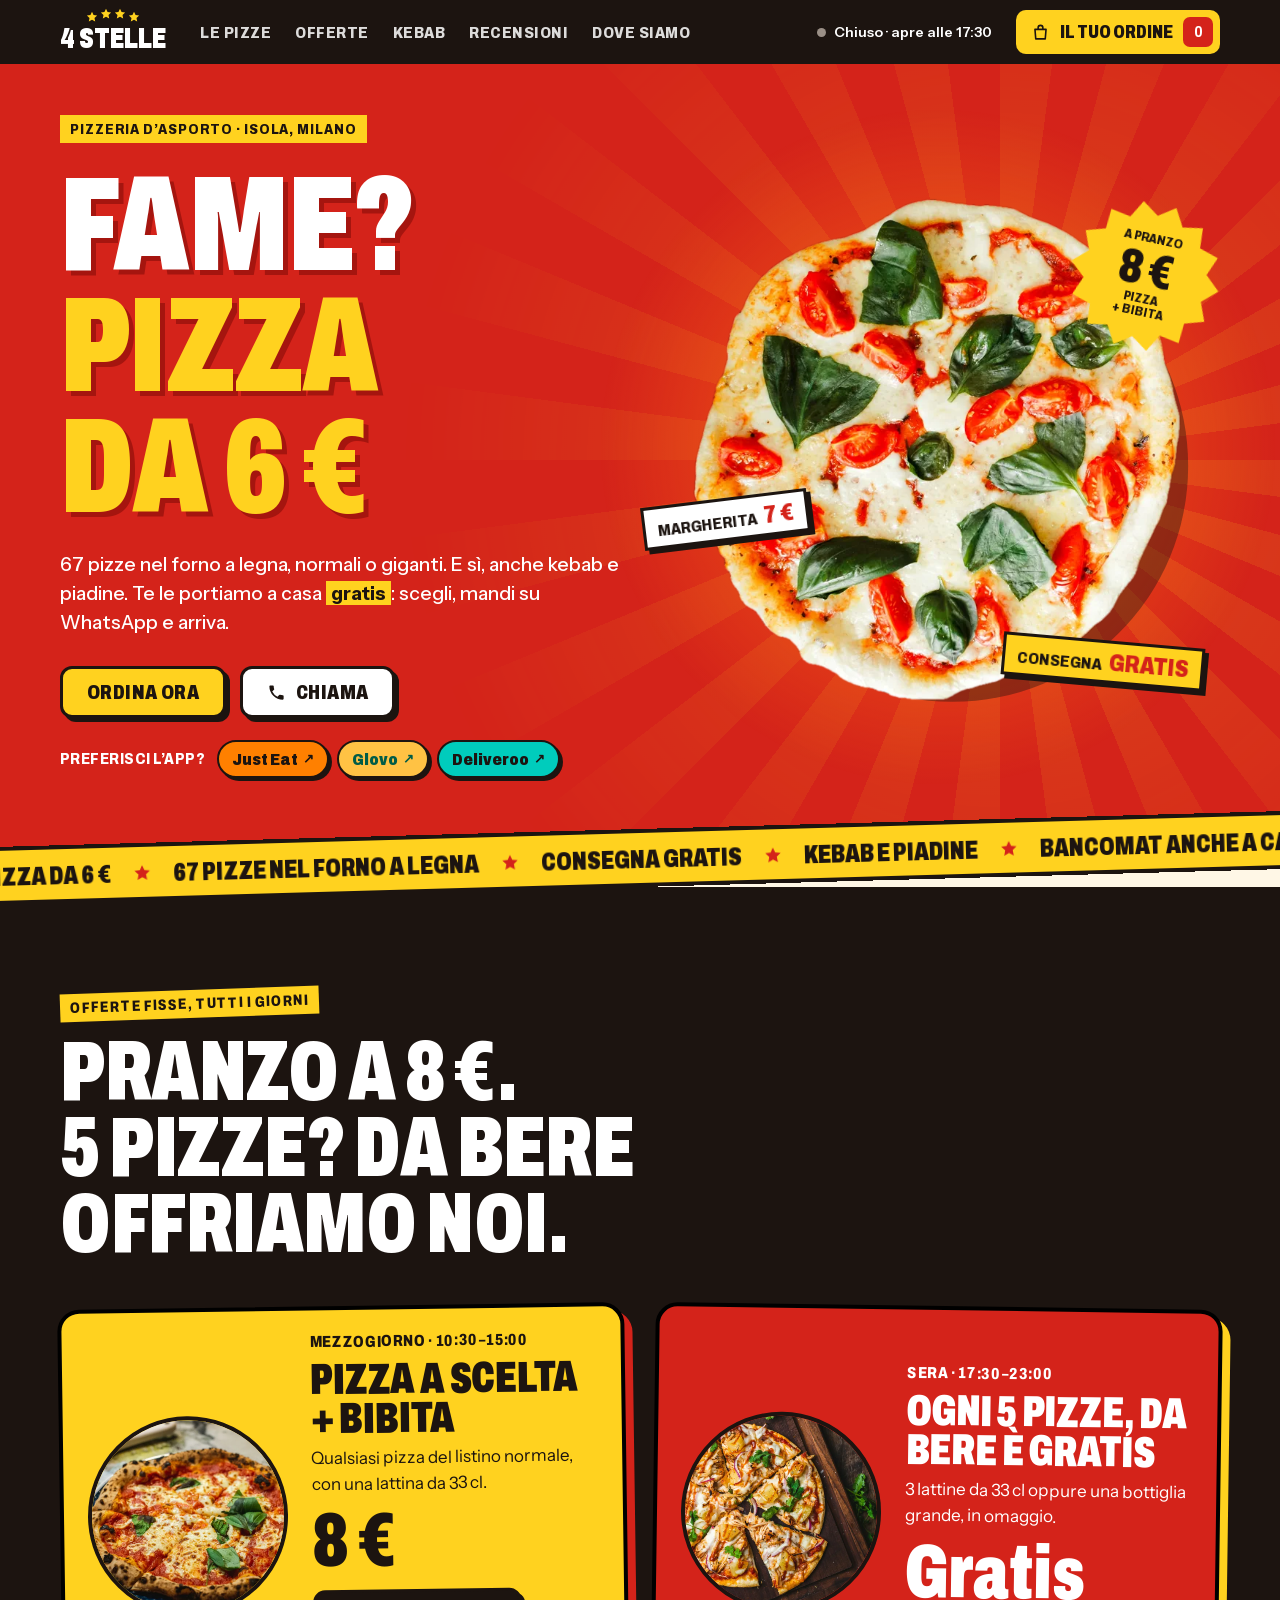
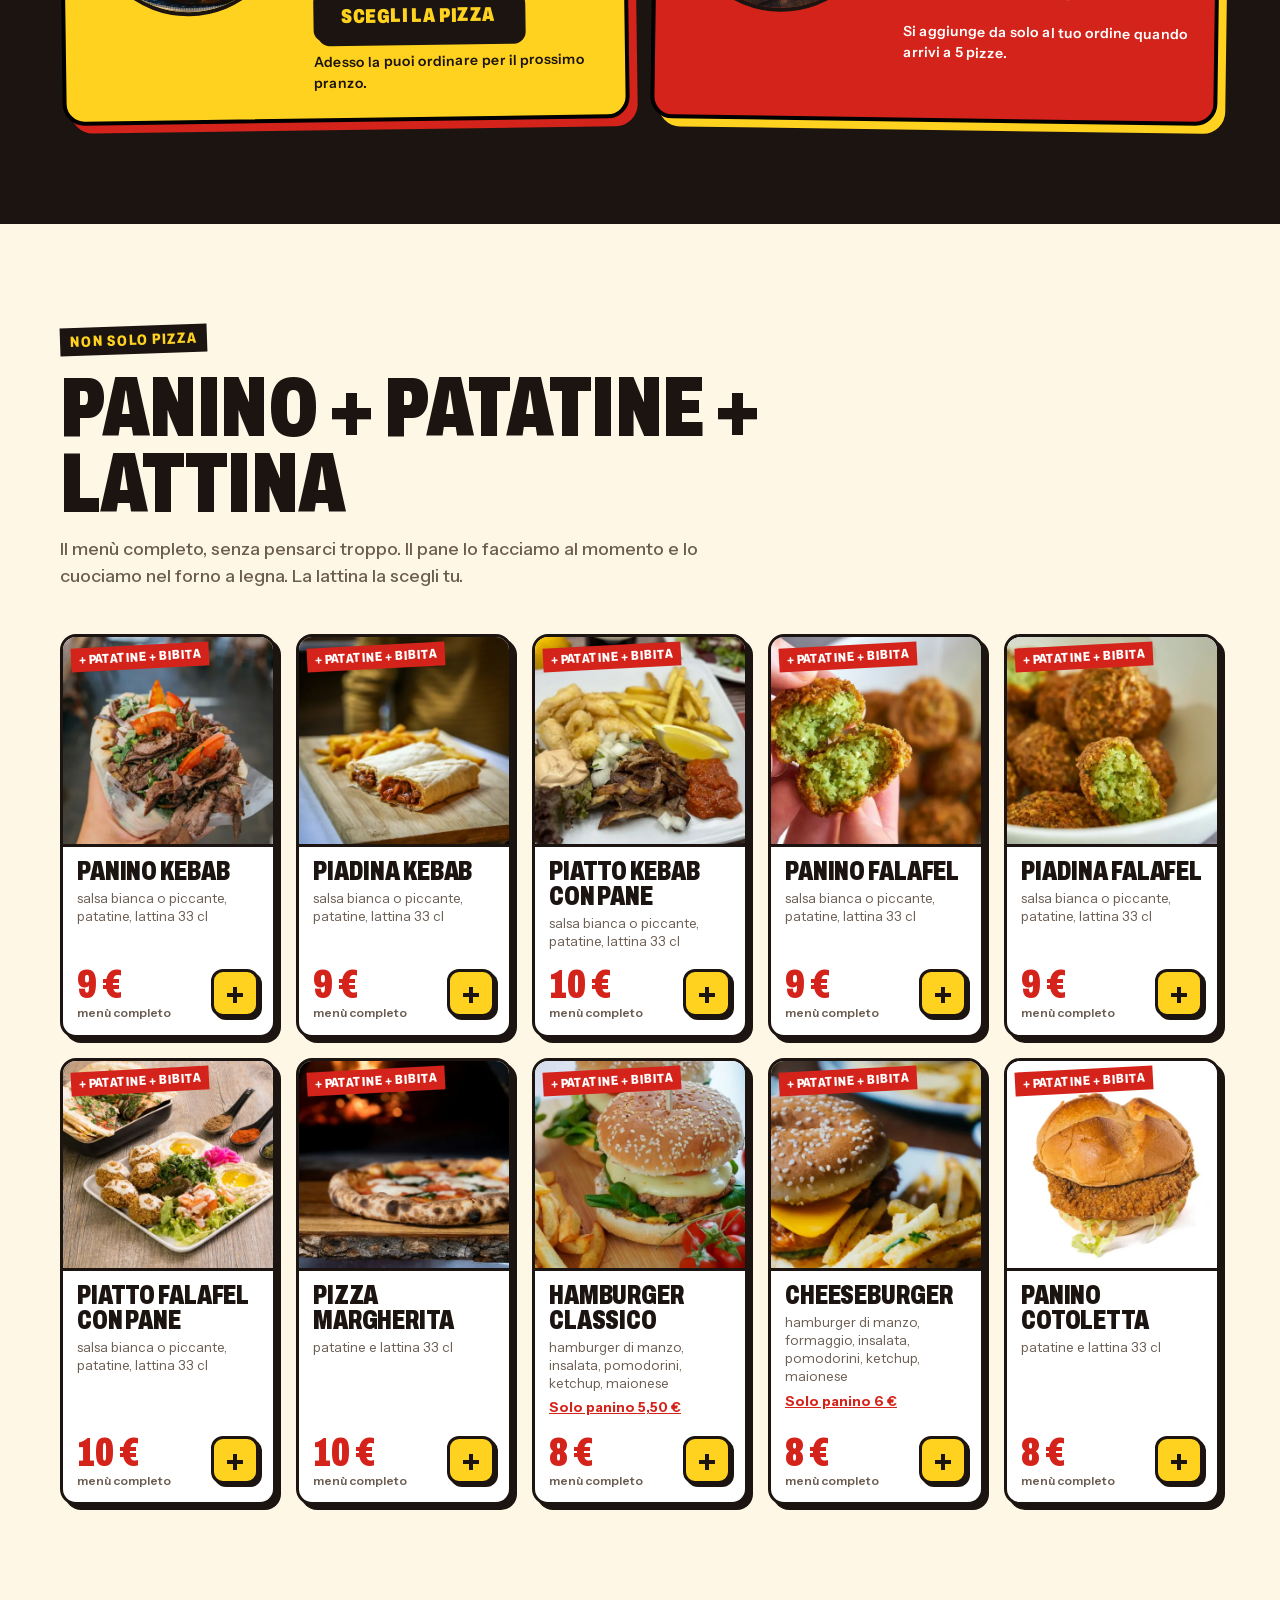
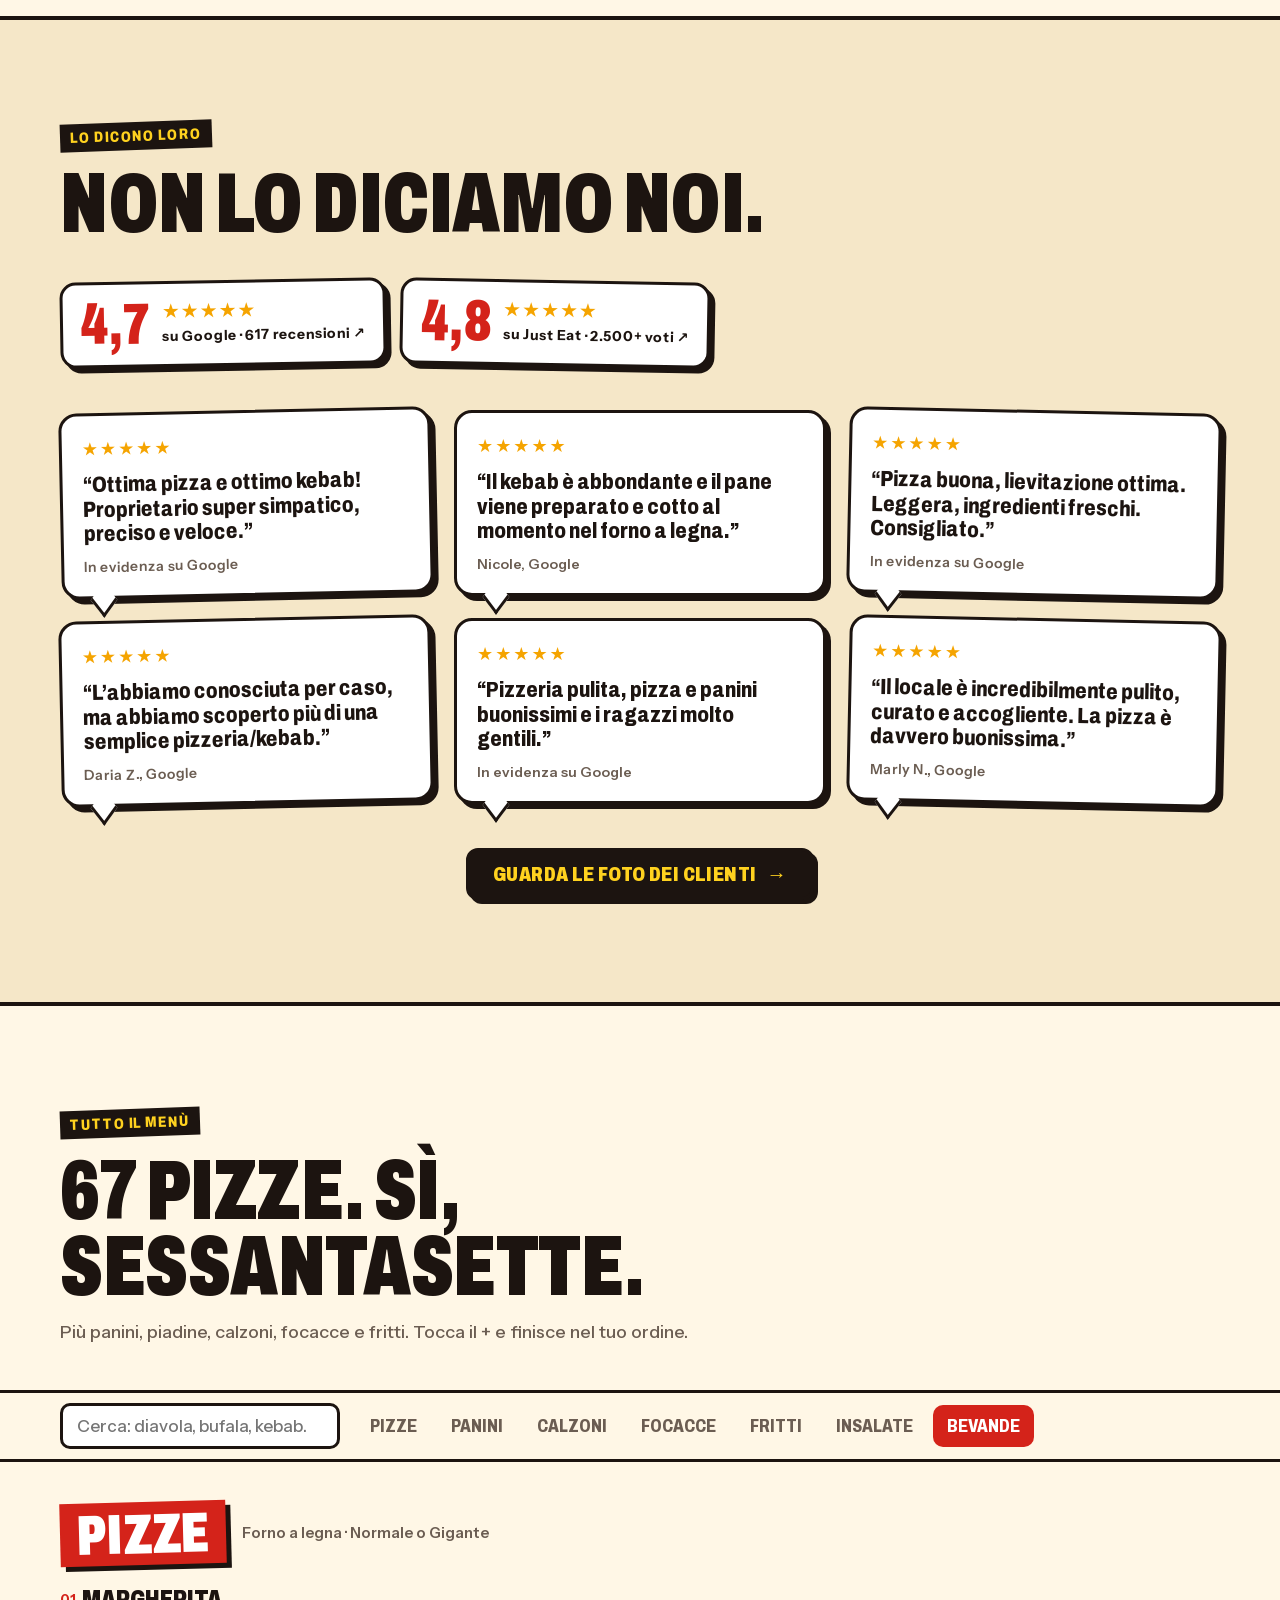
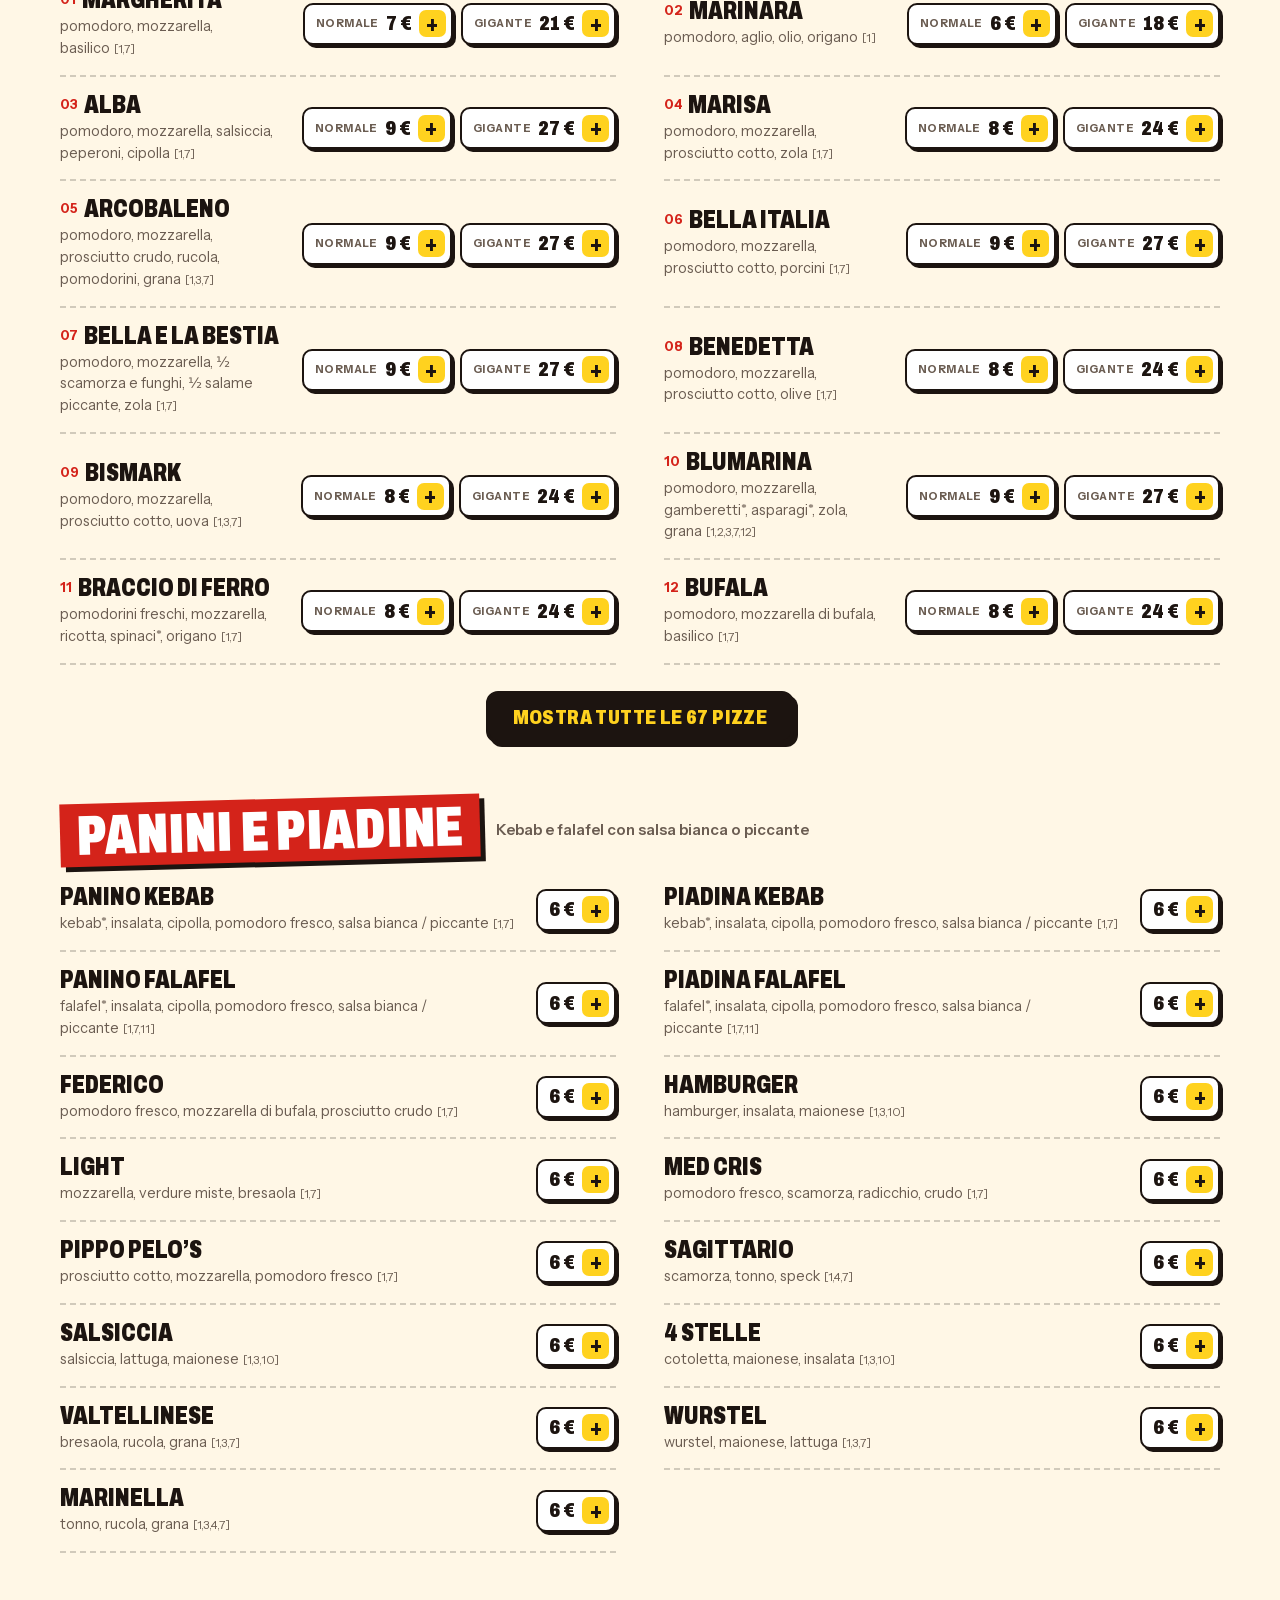
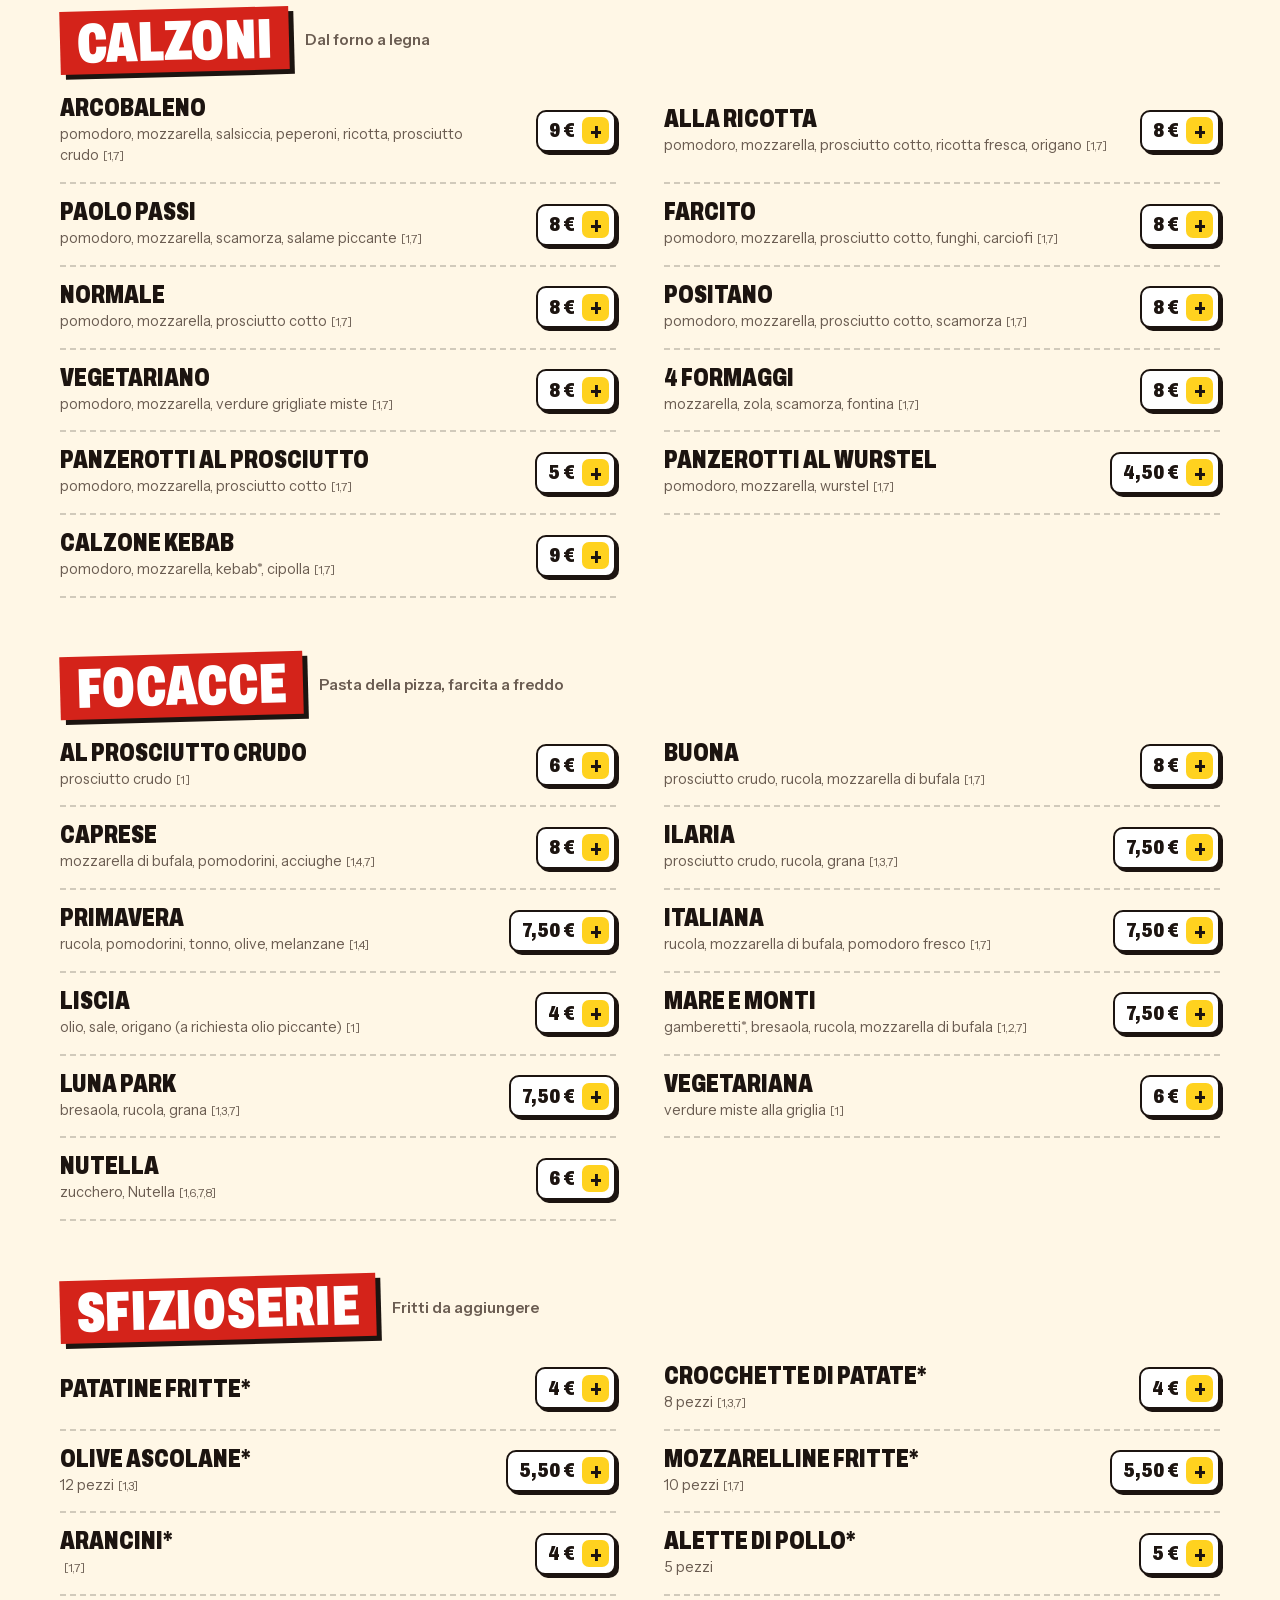
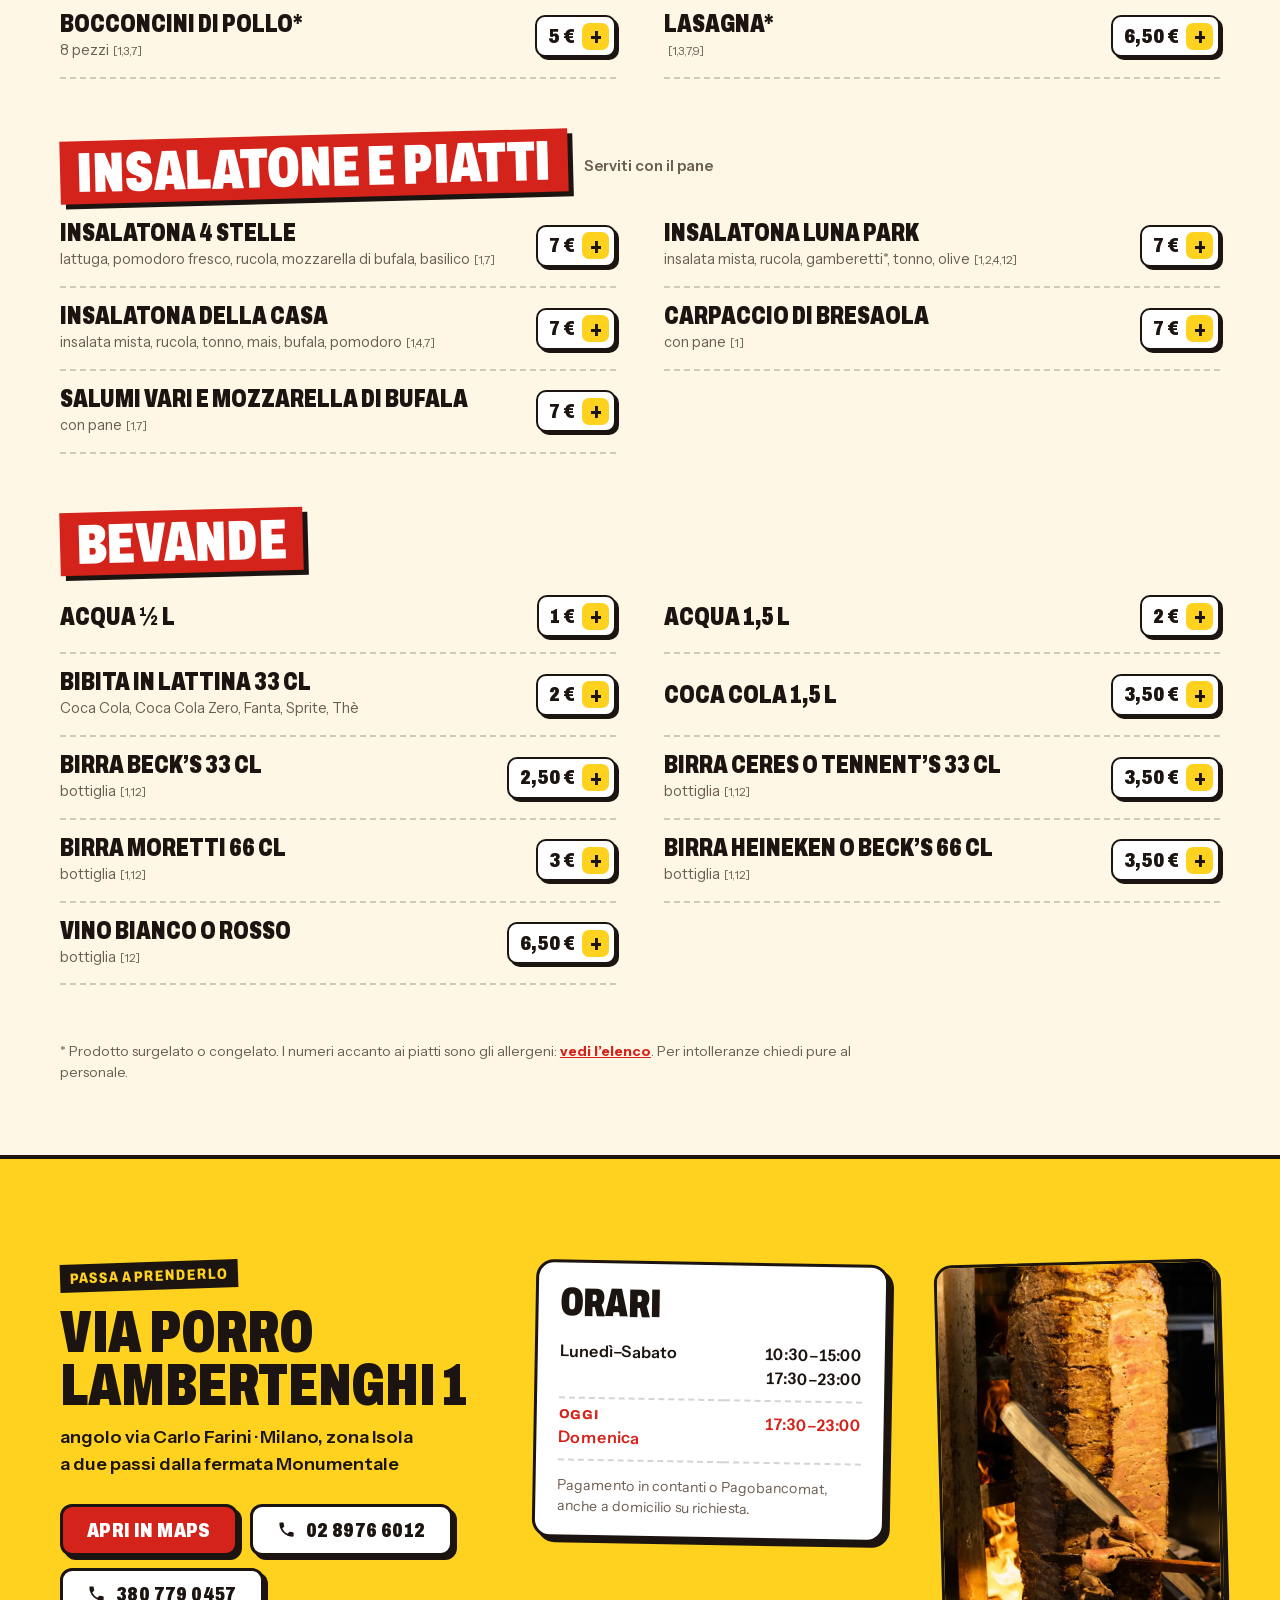
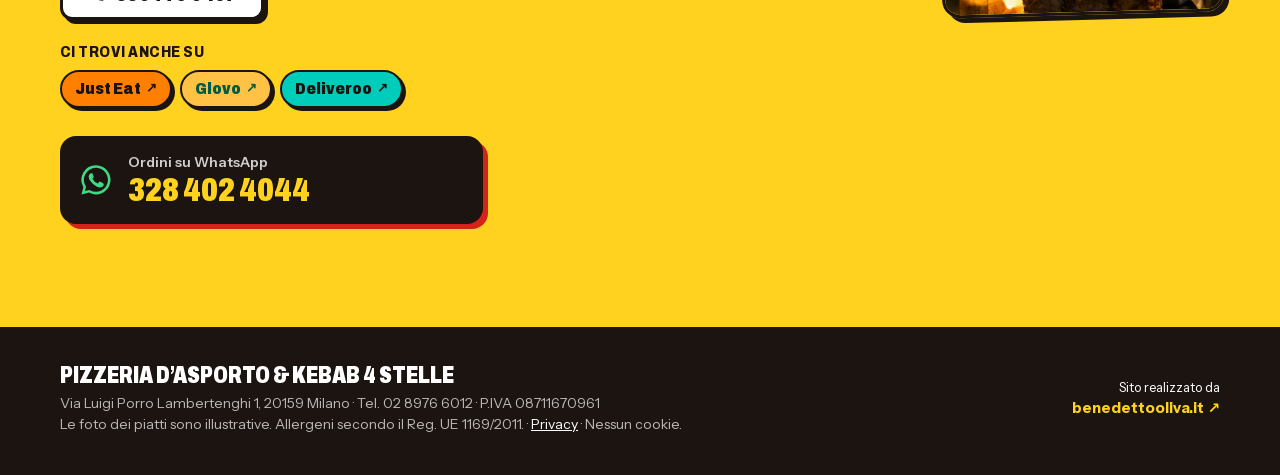
==== commit 7a12e01d: "Aggiorna anteprima" ====
--- a/index.html
+++ b/index.html
@@ -1 +1 @@
-<!doctype html> <html lang="it" class="js-off"> <head> <meta charset="utf-8"> <meta name="viewport" content="width=device-width,initial-scale=1,viewport-fit=cover"> <title>4 Stelle — Pizzeria d’asporto e Kebab, Milano Isola</title> <meta name="description" content="Pizza nel forno a legna e kebab in Via Porro Lambertenghi 1, angolo via Farini, Milano. Ordina su WhatsApp: consegna a domicilio gratuita. Aperto tutti i giorni."> <meta name="theme-color" content="#d4231a"> <link rel="canonical" href="https://4stellepizzeria.it/"> <meta property="og:type" content="restaurant"> <meta property="og:locale" content="it_IT"> <meta property="og:site_name" content="4 Stelle"> <meta property="og:url" content="https://4stellepizzeria.it/"> <meta property="og:title" content="4 Stelle — Pizzeria d’asporto e Kebab, Milano Isola"> <meta property="og:description" content="67 pizze nel forno a legna, kebab e piadine. Ordina su WhatsApp: consegna a domicilio gratuita."> <meta property="og:image" content="https://4stellepizzeria.it/assets/condividi.jpg"> <meta property="og:image:width" content="1200"> <meta property="og:image:height" content="630"> <meta name="twitter:card" content="summary_large_image"> <link rel="icon" href="favicon.svg" type="image/svg+xml"> <link rel="apple-touch-icon" href="apple-touch-icon.png"> <link rel="preload" href="assets/font/archivo.woff2" as="font" type="font/woff2" crossorigin> <link rel="stylesheet" href="styles.css?v=39c36a1d"> <script>document.documentElement.classList.replace("js-off","js");try{sessionStorage.getItem("intro4")&&!location.search.includes("intro=1")||document.documentElement.classList.add("con-intro")}catch(t){}</script> <script type="application/ld+json">{"@context":"https://schema.org","@type":"Restaurant","name":"Pizzeria d'asporto & Kebab 4 Stelle","url":"https://4stellepizzeria.it/","image":"https://4stellepizzeria.it/assets/condividi.jpg","menu":"https://4stellepizzeria.it/menu/","priceRange":"€","hasDeliveryMethod":"http://purl.org/goodrelations/v1#DeliveryModeOwnFleet","servesCuisine":["Pizza","Kebab"],"telephone":"+39 02 8976 6012","address":{"@type":"PostalAddress","streetAddress":"Via Luigi Porro Lambertenghi 1","postalCode":"20159","addressLocality":"Milano","addressCountry":"IT"},"openingHours":["Mo-Sa 10:30-15:00","Mo-Su 17:30-23:00"],"acceptsReservations":false}</script> </head> <body> <svg width="0" height="0" style="position:absolute" aria-hidden="true"> <symbol id="stella" viewBox="0 0 24 24"><path d="M12 1.6l3.1 6.6 7.2.9-5.3 5 1.4 7.1L12 17.7l-6.4 3.5 1.4-7.1-5.3-5 7.2-.9z"/></symbol> <symbol id="i-wa" viewBox="0 0 24 24"><path d="M12 2.2a9.7 9.7 0 0 0-8.4 14.6L2.3 21.7l5-1.3A9.7 9.7 0 1 0 12 2.2Zm0 17.7a8 8 0 0 1-4.1-1.1l-.3-.2-3 .8.8-2.9-.2-.3A8 8 0 1 1 12 19.9Zm4.4-6c-.2-.1-1.4-.7-1.7-.8-.2-.1-.4-.1-.5.1l-.8.9c-.1.2-.3.2-.5.1a6.5 6.5 0 0 1-3.2-2.8c-.2-.4.2-.4.7-1.3.1-.2 0-.3 0-.4l-.7-1.8c-.2-.5-.4-.4-.5-.4h-.5a.9.9 0 0 0-.7.3 2.8 2.8 0 0 0-.9 2.1 4.9 4.9 0 0 0 1 2.6 11.2 11.2 0 0 0 4.3 3.8c1.6.7 2.2.7 3 .6.5-.1 1.4-.6 1.6-1.2.2-.6.2-1 .1-1.2l-.4-.2Z"/></symbol> <symbol id="i-tel" viewBox="0 0 24 24"><path d="M6.6 10.8a15.1 15.1 0 0 0 6.6 6.6l2.2-2.2a1 1 0 0 1 1-.25 11.4 11.4 0 0 0 3.6.57 1 1 0 0 1 1 1V20a1 1 0 0 1-1 1A17 17 0 0 1 3 4a1 1 0 0 1 1-1h3.5a1 1 0 0 1 1 1c0 1.25.2 2.45.57 3.57a1 1 0 0 1-.25 1z"/></symbol> <symbol id="i-borsa" viewBox="0 0 24 24"><path fill="none" stroke="currentColor" stroke-width="2" stroke-linejoin="round" d="M5 8h14l-1 12H6L5 8Zm4 0V6a3 3 0 0 1 6 0v2"/></symbol> </svg> <div class="intro" aria-hidden="true"> <div class="intro-stelle"> <svg><use href="#stella"/></svg><svg><use href="#stella"/></svg><svg><use href="#stella"/></svg><svg><use href="#stella"/></svg> </div> <div class="intro-nome"><span>4 Stelle</span></div> <div class="intro-sotto"><span>pizza · kebab · consegna gratis</span></div> </div> <header class="testata"> <div class="contenitore testata-riga"> <a class="logo" href="#inizio" aria-label="4 Stelle, torna su"> <span class="logo-stelle"><svg><use href="#stella"/></svg><svg><use href="#stella"/></svg><svg><use href="#stella"/></svg><svg><use href="#stella"/></svg></span> <span class="logo-nome">4 Stelle</span> </a> <nav class="nav" aria-label="Sezioni"> <a href="#menu">Le pizze</a> <a href="#offerte">Offerte</a> <a href="#menu-combo">Kebab</a> <a href="#recensioni">Recensioni</a> <a href="#dove">Dove siamo</a> </nav> <span class="stato" data-stato><i></i><span>Orari</span></span> <button class="btn-carrello" type="button" data-apri-carrello aria-label="Apri il tuo ordine"> <svg><use href="#i-borsa"/></svg><span class="btn-carrello-testo">Il tuo ordine</span><b data-conta>0</b> </button> </div> </header> <main id="inizio"> <section class="apertura"> <div class="contenitore apertura-griglia"> <div class="apertura-testo"> <p class="occhiello entra" style="--r:0">Pizzeria d’asporto · Isola, Milano</p> <h1 class="entra" style="--r:1">Fame?<br><em>Pizza<br>da 6 €</em></h1> <p class="apertura-sotto entra" style="--r:2">67 pizze nel forno a legna, normali o giganti. E sì, anche kebab e piadine. Te le portiamo a casa <b>gratis</b>: scegli, mandi su WhatsApp e arriva.</p> <div class="apertura-azioni entra" style="--r:3"> <a class="btn btn-giallo" href="#menu">Ordina ora</a> <a class="btn btn-linea" href="tel:+390289766012"><svg><use href="#i-tel"/></svg>Chiama</a> </div> <div class="app-consegna entra" style="--r:4"><span>Preferisci l’app?</span><div data-app></div></div> </div> <div class="apertura-pizza entra-pizza" data-pizza> <div class="bagliore" aria-hidden="true"></div> <div class="pizza-ombra" aria-hidden="true"></div> <div class="pizza-gira"> <img class="pizza-resto" src="assets/foto/pizza-gira-700.webp" srcset="assets/foto/pizza-gira-700.webp 700w, assets/foto/pizza-gira-1100.webp 1100w" sizes="(min-width: 1800px) 620px, (min-width: 761px) 40vw, 60vw" width="700" height="700" alt="Una margherita appena sfornata che gira, e una fetta che si stacca" fetchpriority="high"> <div class="pizza-buco" aria-hidden="true"></div> <i class="filo l1" aria-hidden="true"></i><i class="filo l2" aria-hidden="true"></i><i class="filo l3" aria-hidden="true"></i> <div class="pizza-fetta" aria-hidden="true"><img src="assets/foto/pizza-gira-700.webp" srcset="assets/foto/pizza-gira-700.webp 700w, assets/foto/pizza-gira-1100.webp 1100w" sizes="(min-width: 1800px) 620px, (min-width: 761px) 40vw, 60vw" width="700" height="700" alt=""></div> </div> <div class="vapore" aria-hidden="true"><i></i><i></i><i></i></div> <a class="bollino" href="#offerte" aria-label="A pranzo pizza a scelta e bibita a 8 euro"> <span>A pranzo</span><b>8 €</b><span>pizza<br>+ bibita</span> </a> <span class="cartellino c1" aria-hidden="true">Margherita <b>7 €</b></span> <span class="cartellino c2" aria-hidden="true">Consegna <b>gratis</b></span> </div> </div> </section> <div class="nastro" aria-hidden="true"> <div class="nastro-scorre"> <span>Pizza da 6 €</span><svg><use href="#stella"/></svg><span>67 pizze nel forno a legna</span><svg><use href="#stella"/></svg><span>Consegna gratis</span><svg><use href="#stella"/></svg><span>Kebab e piadine</span><svg><use href="#stella"/></svg><span>Bancomat anche a casa</span><svg><use href="#stella"/></svg><span>Aperti fino alle 23</span><svg><use href="#stella"/></svg> <span>Pizza da 6 €</span><svg><use href="#stella"/></svg><span>67 pizze nel forno a legna</span><svg><use href="#stella"/></svg><span>Consegna gratis</span><svg><use href="#stella"/></svg><span>Kebab e piadine</span><svg><use href="#stella"/></svg><span>Bancomat anche a casa</span><svg><use href="#stella"/></svg><span>Aperti fino alle 23</span><svg><use href="#stella"/></svg> </div> </div> <section class="sezione offerte" id="offerte"> <div class="contenitore"> <div class="titolo-sezione chiaro"> <p class="occhiello">Offerte fisse, tutti i giorni</p> <h2>Pranzo a 8 €.<br>5 pizze? Da bere offriamo noi.</h2> </div> <div class="offerte-griglia"> <article class="offerta offerta-pranzo" data-offerta="pranzo"> <img src="assets/foto/pizza-alto-700.webp" srcset="assets/foto/pizza-alto-700.webp 700w, assets/foto/pizza-alto-1200.webp 1200w" sizes="(min-width: 900px) 260px, 40vw" alt="Pizza margherita vista dall’alto" loading="lazy" width="700" height="700"> <div> <p class="offerta-quando">Mezzogiorno · 10:30–15:00</p> <h3>Pizza a scelta + bibita</h3> <p>Qualsiasi pizza del listino normale, con una lattina da 33 cl.</p> <p class="offerta-prezzo">8 €</p> <button class="btn btn-scuro" type="button" data-apri-pranzo>Scegli la pizza</button> <p class="offerta-nota" data-nota-pranzo></p> </div> </article> <article class="offerta offerta-sera"> <img src="assets/foto/pizze-tavolo-700.webp" srcset="assets/foto/pizze-tavolo-700.webp 700w, assets/foto/pizze-tavolo-1200.webp 1200w" sizes="(min-width: 900px) 260px, 40vw" alt="Pizze sul tagliere" loading="lazy" width="700" height="700"> <div> <p class="offerta-quando">Sera · 17:30–23:00</p> <h3>Ogni 5 pizze, da bere è gratis</h3> <p>3 lattine da 33 cl oppure una bottiglia grande, in omaggio.</p> <p class="offerta-prezzo">Gratis</p> <p class="offerta-nota">Si aggiunge da solo al tuo ordine quando arrivi a 5 pizze.</p> </div> </article> </div> </div> </section> <section class="sezione combo" id="menu-combo"> <div class="contenitore"> <div class="titolo-sezione"> <p class="occhiello">Non solo pizza</p> <h2>Panino + patatine + lattina</h2> <p>Il menù completo, senza pensarci troppo. Il pane lo facciamo al momento e lo cuociamo nel forno a legna. La lattina la scegli tu.</p> </div> </div> <div class="combo-scorre" data-combo></div> </section> <section class="sezione recensioni" id="recensioni"> <div class="contenitore"> <div class="recensioni-testa"> <div class="titolo-sezione"> <p class="occhiello">Lo dicono loro</p> <h2>Non lo diciamo noi.</h2> </div> <div class="voti" data-voti></div> </div> <div class="recensioni-griglia" data-recensioni></div> <p class="recensioni-altro"><a class="btn btn-scuro" href="recensioni/">Guarda le foto dei clienti <span aria-hidden="true">→</span></a></p> </div> </section> <section class="sezione listino" id="menu"> <div class="contenitore"> <div class="titolo-sezione"> <p class="occhiello">Tutto il menù</p> <h2>67 pizze. Sì, sessantasette.</h2> <p>Più panini, piadine, calzoni, focacce e fritti. Tocca il + e finisce nel tuo ordine.</p> </div> </div> <div class="listino-barra"> <div class="contenitore listino-barra-riga"> <label class="cerca"><span class="vh">Cerca nel menù</span><input type="search" placeholder="Cerca: diavola, bufala, kebab…" data-cerca autocomplete="off"></label> <div class="schede" role="tablist" data-schede></div> </div> </div> <div class="contenitore"> <div class="listino-corpo" data-listino></div> <p class="listino-piede">* Prodotto surgelato o congelato. I numeri accanto ai piatti sono gli allergeni: <button type="button" class="link" data-apri-allergeni>vedi l’elenco</button>. Per intolleranze chiedi pure al personale.</p> </div> </section> <section class="sezione dove" id="dove"> <div class="contenitore dove-griglia"> <div> <p class="occhiello">Passa a prenderlo</p> <h2>Via Porro Lambertenghi 1</h2> <p class="dove-angolo">angolo via Carlo Farini · Milano, zona Isola<br>a due passi dalla fermata Monumentale</p> <div class="dove-azioni"> <a class="btn btn-giallo" href="#" data-maps target="_blank" rel="noopener">Apri in Maps</a> <a class="btn btn-linea" href="tel:+390289766012"><svg><use href="#i-tel"/></svg>02 8976 6012</a> <a class="btn btn-linea" href="tel:+393807790457"><svg><use href="#i-tel"/></svg>380 779 0457</a> </div> <div class="dove-app"><span>Ci trovi anche su</span><div data-app></div></div> <div class="dove-wa"> <svg><use href="#i-wa"/></svg> <div><b>Ordini su WhatsApp</b><a href="https://wa.me/393284024044" target="_blank" rel="noopener">328 402 4044</a></div> </div> </div> <div class="orari"> <h3>Orari</h3> <table data-orari></table> <p class="orari-nota">Pagamento in contanti o Pagobancomat, anche a domicilio su richiesta.</p> </div> <figure class="dove-foto"> <img src="assets/foto/coltello-700.webp" srcset="assets/foto/coltello-700.webp 700w, assets/foto/coltello-1200.webp 1200w" sizes="(min-width: 1000px) 340px, 90vw" alt="Il kebab tagliato dal girarrosto" loading="lazy" width="700" height="875"> </figure> </div> </section> </main> <footer class="piede"> <div class="contenitore piede-riga"> <div> <p class="piede-nome">Pizzeria d’asporto &amp; Kebab 4 Stelle</p> <p>Via Luigi Porro Lambertenghi 1, 20159 Milano · Tel. 02 8976 6012 · P.IVA 08711670961</p> <p>Le foto dei piatti sono illustrative. Allergeni secondo il Reg. UE 1169/2011. · <a href="/privacy/">Privacy</a> · Nessun cookie.</p> </div> <a class="firma" href="https://benedettooliva.it/siti-web-tutta-italia/" target="_blank" rel="noopener"><span>Sito realizzato da</span><b>benedettooliva.it ↗</b></a> </div> </footer> <div class="barra-tel"> <a href="tel:+390289766012" class="barra-chiama"><svg><use href="#i-tel"/></svg>Chiama</a> <button type="button" class="barra-ordina" data-barra-ordina><svg><use href="#i-borsa"/></svg><span data-barra-testo>Ordina</span></button> </div> <div class="velo" data-velo hidden></div> <aside class="carrello" data-carrello aria-label="Il tuo ordine" aria-hidden="true"> <div class="carrello-testa"> <h2>Il tuo ordine</h2> <button class="chiudi" type="button" data-chiudi aria-label="Chiudi">×</button> </div> <div class="carrello-corpo"> <div class="carrello-vuoto" data-vuoto> <p><b>Ancora vuoto.</b></p> <p>Parti da un kebab? Aggiungi quello che vuoi: alla fine ti apriamo WhatsApp con l’ordine già scritto.</p> <a class="btn btn-scuro" href="#menu-combo" data-chiudi>Guarda il menù</a> </div> <ul class="righe" data-righe></ul> <div class="omaggio" data-omaggio hidden></div> <form class="dati" data-dati hidden> <fieldset class="segmento"> <legend class="vh">Come lo vuoi</legend> <label><input type="radio" name="modo" value="consegna" checked="checked"><span>Consegna gratis</span></label> <label><input type="radio" name="modo" value="ritiro"><span>Ritiro al locale</span></label> </fieldset> <label class="campo"><span>Nome</span><input name="nome" autocomplete="given-name" required></label> <div data-solo-consegna> <label class="campo"><span>Indirizzo</span><input name="indirizzo" autocomplete="street-address" placeholder="Via e numero civico"></label> <label class="campo"><span>Citofono / piano</span><input name="citofono" placeholder="Facoltativo"></label> <p class="campo-nota" data-cap></p> </div> <label class="campo"><span>Quando</span><select name="quando" data-quando></select></label> <fieldset class="segmento piccolo"> <legend>Pagamento</legend> <label><input type="radio" name="paga" value="contanti" checked="checked"><span>Contanti</span></label> <label><input type="radio" name="paga" value="bancomat"><span>Pagobancomat</span></label> </fieldset> <label class="campo"><span>Note</span><textarea name="note" rows="2" placeholder="Allergie, senza cipolla, ben cotta…"></textarea></label> </form> </div> <div class="carrello-piede" data-piede hidden> <p class="totale"><span>Totale</span><b data-totale>0 €</b></p> <p class="avviso" data-avviso></p> <button class="btn btn-wa" type="button" data-invia><svg><use href="#i-wa"/></svg>Invia l’ordine su WhatsApp</button> <p class="carrello-nota">Nessun pagamento online: paghi alla consegna o al ritiro. Ti rispondiamo su WhatsApp per confermare.</p> </div> </aside> <dialog class="scheda" data-scheda aria-label="Scegli e aggiungi"> <button class="chiudi scheda-chiudi" type="button" data-scheda-chiudi aria-label="Chiudi">×</button> <div class="scheda-corpo" data-scheda-corpo></div> <div class="scheda-piede"> <div class="quantita-grande"><button type="button" data-scheda-meno aria-label="Uno in meno">−</button><b data-scheda-q aria-live="polite">1</b><button type="button" data-scheda-piu aria-label="Uno in più">+</button></div> <button class="btn btn-giallo" type="button" data-scheda-ok>Aggiungi</button> </div> </dialog> <dialog class="finestra" data-finestra-allergeni> <form method="dialog" class="finestra-corpo"> <h2>Allergeni</h2> <ol class="allergeni" data-allergeni></ol> <div class="finestra-azioni"><button class="btn btn-scuro" value="ok">Ho capito</button></div> </form> </dialog> <div class="avviso-aggiunto" data-toast role="status" aria-live="polite"></div> <script src="dati.js?v=34f1d667"></script> <script src="app.js?v=7b9d02af"></script> </body> </html> +<!doctype html> <html lang="it" class="js-off"> <head> <meta charset="utf-8"> <meta name="viewport" content="width=device-width,initial-scale=1,viewport-fit=cover"> <title>4 Stelle — Pizzeria d’asporto e Kebab, Milano Isola</title> <meta name="description" content="Pizza nel forno a legna e kebab in Via Porro Lambertenghi 1, angolo via Farini, Milano. Ordina su WhatsApp: consegna a domicilio gratuita. Aperto tutti i giorni."> <meta name="theme-color" content="#d4231a"> <link rel="canonical" href="https://4stellepizzeria.it/"> <meta property="og:type" content="restaurant"> <meta property="og:locale" content="it_IT"> <meta property="og:site_name" content="4 Stelle"> <meta property="og:url" content="https://4stellepizzeria.it/"> <meta property="og:title" content="4 Stelle — Pizzeria d’asporto e Kebab, Milano Isola"> <meta property="og:description" content="Pizza nel forno a legna e kebab in Via Porro Lambertenghi 1, angolo via Farini, Milano. Ordina su WhatsApp: consegna a domicilio gratuita. Aperto tutti i giorni."> <meta property="og:image" content="https://4stellepizzeria.it/assets/condividi.jpg"> <meta property="og:image:width" content="1200"> <meta property="og:image:height" content="630"> <meta name="twitter:card" content="summary_large_image"> <link rel="icon" href="favicon.svg" type="image/svg+xml"> <link rel="apple-touch-icon" href="apple-touch-icon.png"> <link rel="preload" href="assets/font/archivo.woff2" as="font" type="font/woff2" crossorigin> <link rel="stylesheet" href="styles.css?v=9544b2cc"> <script>document.documentElement.classList.replace("js-off","js");try{sessionStorage.getItem("intro4")&&!location.search.includes("intro=1")||document.documentElement.classList.add("con-intro")}catch(t){}</script> <script type="application/ld+json">{"@context":"https://schema.org","@type":"Restaurant","@id":"https://4stellepizzeria.it/#locale","name":"Pizzeria d'asporto & Kebab 4 Stelle","alternateName":["4 Stelle","Pizzeria 4 Stelle"],"description":"Pizzeria d'asporto e kebab a Milano Isola: 67 pizze nel forno a legna, normali o giganti, panini e piadine kebab e falafel, hamburger, calzoni e focacce. Consegna a domicilio gratuita, ordini su WhatsApp.","url":"https://4stellepizzeria.it/","image":"https://4stellepizzeria.it/assets/condividi.jpg","hasMenu":"https://4stellepizzeria.it/menu/","priceRange":"€","servesCuisine":["Pizza","Kebab","Panini","Hamburger"],"telephone":"+39 02 8976 6012","contactPoint":[{"@type":"ContactPoint","telephone":"+39 328 402 4044","contactType":"ordini su WhatsApp","availableLanguage":"it"}],"address":{"@type":"PostalAddress","streetAddress":"Via Luigi Porro Lambertenghi 1","postalCode":"20159","addressLocality":"Milano","addressRegion":"MI","addressCountry":"IT"},"geo":{"@type":"GeoCoordinates","latitude":45.4894412,"longitude":9.183479},"hasMap":"https://www.google.com/maps/place/Pizzeria+4+Stelle/@45.4894412,9.183479,17z/data=!4m6!3m5!1s0x4786c12eff874df5:0x878537de49fb950c!8m2!3d45.4894412!4d9.183479!16s%2Fg%2F11clyswl2k","sameAs":["https://www.justeat.it/restaurants-4stelle/menu"],"areaServed":"Milano, zona Isola (CAP 20154, 20155, 20159, 20161)","openingHoursSpecification":[{"@type":"OpeningHoursSpecification","dayOfWeek":["Monday","Tuesday","Wednesday","Thursday","Friday","Saturday"],"opens":"10:30","closes":"15:00"},{"@type":"OpeningHoursSpecification","dayOfWeek":["Monday","Tuesday","Wednesday","Thursday","Friday","Saturday","Sunday"],"opens":"17:30","closes":"23:00"}],"paymentAccepted":"Contanti, Pagobancomat","hasDeliveryMethod":"http://purl.org/goodrelations/v1#DeliveryModeOwnFleet","acceptsReservations":false}</script> </head> <body> <svg width="0" height="0" style="position:absolute" aria-hidden="true"> <symbol id="stella" viewBox="0 0 24 24"><path d="M12 1.6l3.1 6.6 7.2.9-5.3 5 1.4 7.1L12 17.7l-6.4 3.5 1.4-7.1-5.3-5 7.2-.9z"/></symbol> <symbol id="i-wa" viewBox="0 0 24 24"><path d="M12 2.2a9.7 9.7 0 0 0-8.4 14.6L2.3 21.7l5-1.3A9.7 9.7 0 1 0 12 2.2Zm0 17.7a8 8 0 0 1-4.1-1.1l-.3-.2-3 .8.8-2.9-.2-.3A8 8 0 1 1 12 19.9Zm4.4-6c-.2-.1-1.4-.7-1.7-.8-.2-.1-.4-.1-.5.1l-.8.9c-.1.2-.3.2-.5.1a6.5 6.5 0 0 1-3.2-2.8c-.2-.4.2-.4.7-1.3.1-.2 0-.3 0-.4l-.7-1.8c-.2-.5-.4-.4-.5-.4h-.5a.9.9 0 0 0-.7.3 2.8 2.8 0 0 0-.9 2.1 4.9 4.9 0 0 0 1 2.6 11.2 11.2 0 0 0 4.3 3.8c1.6.7 2.2.7 3 .6.5-.1 1.4-.6 1.6-1.2.2-.6.2-1 .1-1.2l-.4-.2Z"/></symbol> <symbol id="i-tel" viewBox="0 0 24 24"><path d="M6.6 10.8a15.1 15.1 0 0 0 6.6 6.6l2.2-2.2a1 1 0 0 1 1-.25 11.4 11.4 0 0 0 3.6.57 1 1 0 0 1 1 1V20a1 1 0 0 1-1 1A17 17 0 0 1 3 4a1 1 0 0 1 1-1h3.5a1 1 0 0 1 1 1c0 1.25.2 2.45.57 3.57a1 1 0 0 1-.25 1z"/></symbol> <symbol id="i-borsa" viewBox="0 0 24 24"><path fill="none" stroke="currentColor" stroke-width="2" stroke-linejoin="round" d="M5 8h14l-1 12H6L5 8Zm4 0V6a3 3 0 0 1 6 0v2"/></symbol> </svg> <div class="intro" aria-hidden="true"> <div class="intro-stelle"> <svg><use href="#stella"/></svg><svg><use href="#stella"/></svg><svg><use href="#stella"/></svg><svg><use href="#stella"/></svg> </div> <div class="intro-nome"><span>4 Stelle</span></div> <div class="intro-sotto"><span>pizza · kebab · consegna gratis</span></div> </div> <header class="testata"> <div class="contenitore testata-riga"> <a class="logo" href="#inizio" aria-label="4 Stelle, torna su"> <span class="logo-stelle"><svg><use href="#stella"/></svg><svg><use href="#stella"/></svg><svg><use href="#stella"/></svg><svg><use href="#stella"/></svg></span> <span class="logo-nome">4 Stelle</span> </a> <nav class="nav" aria-label="Sezioni"> <a href="#menu">Le pizze</a> <a href="#offerte">Offerte</a> <a href="#menu-combo">Kebab</a> <a href="#recensioni">Recensioni</a> <a href="#dove">Dove siamo</a> </nav> <span class="stato" data-stato><i></i><span>Orari</span></span> <button class="btn-carrello" type="button" data-apri-carrello aria-label="Apri il tuo ordine"> <svg><use href="#i-borsa"/></svg><span class="btn-carrello-testo">Il tuo ordine</span><b data-conta>0</b> </button> </div> </header> <main id="inizio"> <section class="apertura"> <div class="contenitore apertura-griglia"> <div class="apertura-testo"> <p class="occhiello entra" style="--r:0">Pizzeria d’asporto · Isola, Milano</p> <h1 class="entra" style="--r:1">Fame?<br><em>Pizza<br>da 6 €</em></h1> <p class="apertura-sotto entra" style="--r:2">67 pizze nel forno a legna, normali o giganti. E sì, anche kebab e piadine. Te le portiamo a casa <b>gratis</b>: scegli, mandi su WhatsApp e arriva.</p> <div class="apertura-azioni entra" style="--r:3"> <a class="btn btn-giallo" href="#menu">Ordina ora</a> <a class="btn btn-linea" href="tel:+390289766012"><svg><use href="#i-tel"/></svg>Chiama</a> </div> <div class="app-consegna entra" style="--r:4"><span>Preferisci l’app?</span><div data-app><a class="app je" href="https://www.justeat.it/restaurants-4stelle/menu" target="_blank" rel="noopener">Just Eat <span aria-hidden="true">↗</span></a><a class="app gl" href="https://glovoapp.com/it/it/milano/" target="_blank" rel="noopener">Glovo <span aria-hidden="true">↗</span></a><a class="app de" href="https://deliveroo.it/it/" target="_blank" rel="noopener">Deliveroo <span aria-hidden="true">↗</span></a></div></div> </div> <div class="apertura-pizza entra-pizza" data-pizza> <div class="bagliore" aria-hidden="true"></div> <div class="pizza-ombra" aria-hidden="true"></div> <div class="pizza-gira"> <img class="pizza-resto" src="assets/foto/pizza-gira-700.webp" srcset="assets/foto/pizza-gira-700.webp 700w, assets/foto/pizza-gira-1100.webp 1100w" sizes="(min-width: 1800px) 620px, (min-width: 761px) 40vw, 60vw" width="700" height="700" alt="Una margherita appena sfornata che gira, e una fetta che si stacca" fetchpriority="high"> <div class="pizza-buco" aria-hidden="true"></div> <i class="filo l1" aria-hidden="true"></i><i class="filo l2" aria-hidden="true"></i><i class="filo l3" aria-hidden="true"></i> <div class="pizza-fetta" aria-hidden="true"><img src="assets/foto/pizza-gira-700.webp" srcset="assets/foto/pizza-gira-700.webp 700w, assets/foto/pizza-gira-1100.webp 1100w" sizes="(min-width: 1800px) 620px, (min-width: 761px) 40vw, 60vw" width="700" height="700" alt=""></div> </div> <div class="vapore" aria-hidden="true"><i></i><i></i><i></i></div> <a class="bollino" href="#offerte" aria-label="A pranzo pizza a scelta e bibita a 8 euro"> <span>A pranzo</span><b>8 €</b><span>pizza<br>+ bibita</span> </a> <span class="cartellino c1" aria-hidden="true">Margherita <b>7 €</b></span> <span class="cartellino c2" aria-hidden="true">Consegna <b>gratis</b></span> </div> </div> </section> <div class="nastro" aria-hidden="true"> <div class="nastro-scorre"> <span>Pizza da 6 €</span><svg><use href="#stella"/></svg><span>67 pizze nel forno a legna</span><svg><use href="#stella"/></svg><span>Consegna gratis</span><svg><use href="#stella"/></svg><span>Kebab e piadine</span><svg><use href="#stella"/></svg><span>Bancomat anche a casa</span><svg><use href="#stella"/></svg><span>Aperti fino alle 23</span><svg><use href="#stella"/></svg> <span>Pizza da 6 €</span><svg><use href="#stella"/></svg><span>67 pizze nel forno a legna</span><svg><use href="#stella"/></svg><span>Consegna gratis</span><svg><use href="#stella"/></svg><span>Kebab e piadine</span><svg><use href="#stella"/></svg><span>Bancomat anche a casa</span><svg><use href="#stella"/></svg><span>Aperti fino alle 23</span><svg><use href="#stella"/></svg> </div> </div> <section class="sezione offerte" id="offerte"> <div class="contenitore"> <div class="titolo-sezione chiaro"> <p class="occhiello">Offerte fisse, tutti i giorni</p> <h2>Pranzo a 8 €.<br>5 pizze? Da bere offriamo noi.</h2> </div> <div class="offerte-griglia"> <article class="offerta offerta-pranzo" data-offerta="pranzo"> <img src="assets/foto/pizza-alto-700.webp" srcset="assets/foto/pizza-alto-700.webp 700w, assets/foto/pizza-alto-1200.webp 1200w" sizes="(min-width: 900px) 260px, 40vw" alt="Pizza margherita vista dall’alto" loading="lazy" width="700" height="700"> <div> <p class="offerta-quando">Mezzogiorno · 10:30–15:00</p> <h3>Pizza a scelta + bibita</h3> <p>Qualsiasi pizza del listino normale, con una lattina da 33 cl.</p> <p class="offerta-prezzo">8 €</p> <button class="btn btn-scuro" type="button" data-apri-pranzo>Scegli la pizza</button> <p class="offerta-nota" data-nota-pranzo></p> </div> </article> <article class="offerta offerta-sera"> <img src="assets/foto/pizze-tavolo-700.webp" srcset="assets/foto/pizze-tavolo-700.webp 700w, assets/foto/pizze-tavolo-1200.webp 1200w" sizes="(min-width: 900px) 260px, 40vw" alt="Pizze sul tagliere" loading="lazy" width="700" height="700"> <div> <p class="offerta-quando">Sera · 17:30–23:00</p> <h3>Ogni 5 pizze, da bere è gratis</h3> <p>3 lattine da 33 cl oppure una bottiglia grande, in omaggio.</p> <p class="offerta-prezzo">Gratis</p> <p class="offerta-nota">Si aggiunge da solo al tuo ordine quando arrivi a 5 pizze.</p> </div> </article> </div> </div> </section> <section class="sezione combo" id="menu-combo"> <div class="contenitore"> <div class="titolo-sezione"> <p class="occhiello">Non solo pizza</p> <h2>Panino + patatine + lattina</h2> <p>Il menù completo, senza pensarci troppo. Il pane lo facciamo al momento e lo cuociamo nel forno a legna. La lattina la scegli tu.</p> </div> </div> <div class="combo-scorre" data-combo><article class="scheda-combo"><figure><img src="assets/foto/panino-kebab-480.webp" srcset="assets/foto/panino-kebab-480.webp 480w, assets/foto/panino-kebab-800.webp 800w" sizes="(min-width: 1100px) 230px, 60vw" alt="Panino kebab" loading="lazy" width="480" height="480"><span class="etichetta">+ patatine + bibita</span></figure><div class="scheda-combo-testo"><h3>Panino kebab</h3><p class="incluso">salsa bianca o piccante, patatine, lattina 33 cl</p><div class="scheda-combo-piede"><p class="prezzo">9 €<small>menù completo</small></p><button class="piu" type="button" data-combo-id="m-pk" aria-label="Aggiungi Panino kebab all’ordine">+</button></div></div></article><article class="scheda-combo"><figure><img src="assets/foto/piadina-480.webp" srcset="assets/foto/piadina-480.webp 480w, assets/foto/piadina-800.webp 800w" sizes="(min-width: 1100px) 230px, 60vw" alt="Piadina kebab" loading="lazy" width="480" height="480"><span class="etichetta">+ patatine + bibita</span></figure><div class="scheda-combo-testo"><h3>Piadina kebab</h3><p class="incluso">salsa bianca o piccante, patatine, lattina 33 cl</p><div class="scheda-combo-piede"><p class="prezzo">9 €<small>menù completo</small></p><button class="piu" type="button" data-combo-id="m-dk" aria-label="Aggiungi Piadina kebab all’ordine">+</button></div></div></article><article class="scheda-combo"><figure><img src="assets/foto/piatto-kebab-480.webp" srcset="assets/foto/piatto-kebab-480.webp 480w, assets/foto/piatto-kebab-800.webp 800w" sizes="(min-width: 1100px) 230px, 60vw" alt="Piatto kebab con pane" loading="lazy" width="480" height="480"><span class="etichetta">+ patatine + bibita</span></figure><div class="scheda-combo-testo"><h3>Piatto kebab con pane</h3><p class="incluso">salsa bianca o piccante, patatine, lattina 33 cl</p><div class="scheda-combo-piede"><p class="prezzo">10 €<small>menù completo</small></p><button class="piu" type="button" data-combo-id="m-tk" aria-label="Aggiungi Piatto kebab con pane all’ordine">+</button></div></div></article><article class="scheda-combo"><figure><img src="assets/foto/falafel-mano-480.webp" srcset="assets/foto/falafel-mano-480.webp 480w, assets/foto/falafel-mano-800.webp 800w" sizes="(min-width: 1100px) 230px, 60vw" alt="Panino falafel" loading="lazy" width="480" height="480"><span class="etichetta">+ patatine + bibita</span></figure><div class="scheda-combo-testo"><h3>Panino falafel</h3><p class="incluso">salsa bianca o piccante, patatine, lattina 33 cl</p><div class="scheda-combo-piede"><p class="prezzo">9 €<small>menù completo</small></p><button class="piu" type="button" data-combo-id="m-pf" aria-label="Aggiungi Panino falafel all’ordine">+</button></div></div></article><article class="scheda-combo"><figure><img src="assets/foto/falafel-480.webp" srcset="assets/foto/falafel-480.webp 480w, assets/foto/falafel-800.webp 800w" sizes="(min-width: 1100px) 230px, 60vw" alt="Piadina falafel" loading="lazy" width="480" height="480"><span class="etichetta">+ patatine + bibita</span></figure><div class="scheda-combo-testo"><h3>Piadina falafel</h3><p class="incluso">salsa bianca o piccante, patatine, lattina 33 cl</p><div class="scheda-combo-piede"><p class="prezzo">9 €<small>menù completo</small></p><button class="piu" type="button" data-combo-id="m-df" aria-label="Aggiungi Piadina falafel all’ordine">+</button></div></div></article><article class="scheda-combo"><figure><img src="assets/foto/falafel-piatto-480.webp" srcset="assets/foto/falafel-piatto-480.webp 480w, assets/foto/falafel-piatto-800.webp 800w" sizes="(min-width: 1100px) 230px, 60vw" alt="Piatto falafel con pane" loading="lazy" width="480" height="480"><span class="etichetta">+ patatine + bibita</span></figure><div class="scheda-combo-testo"><h3>Piatto falafel con pane</h3><p class="incluso">salsa bianca o piccante, patatine, lattina 33 cl</p><div class="scheda-combo-piede"><p class="prezzo">10 €<small>menù completo</small></p><button class="piu" type="button" data-combo-id="m-tf" aria-label="Aggiungi Piatto falafel con pane all’ordine">+</button></div></div></article><article class="scheda-combo"><figure><img src="assets/foto/margherita-480.webp" srcset="assets/foto/margherita-480.webp 480w, assets/foto/margherita-800.webp 800w" sizes="(min-width: 1100px) 230px, 60vw" alt="Pizza margherita" loading="lazy" width="480" height="480"><span class="etichetta">+ patatine + bibita</span></figure><div class="scheda-combo-testo"><h3>Pizza margherita</h3><p class="incluso">patatine e lattina 33 cl</p><div class="scheda-combo-piede"><p class="prezzo">10 €<small>menù completo</small></p><button class="piu" type="button" data-combo-id="m-mg" aria-label="Aggiungi Pizza margherita all’ordine">+</button></div></div></article><article class="scheda-combo"><figure><img src="assets/foto/burger-480.webp" srcset="assets/foto/burger-480.webp 480w, assets/foto/burger-800.webp 800w" sizes="(min-width: 1100px) 230px, 60vw" alt="Hamburger classico" loading="lazy" width="480" height="480"><span class="etichetta">+ patatine + bibita</span></figure><div class="scheda-combo-testo"><h3>Hamburger classico</h3><p class="incluso">hamburger di manzo, insalata, pomodorini, ketchup, maionese</p><button class="solo" type="button" data-solo="m-hb">Solo panino 5,50 €</button><div class="scheda-combo-piede"><p class="prezzo">8 €<small>menù completo</small></p><button class="piu" type="button" data-combo-id="m-hb" aria-label="Aggiungi Hamburger classico all’ordine">+</button></div></div></article><article class="scheda-combo"><figure><img src="assets/foto/cheeseburger-480.webp" srcset="assets/foto/cheeseburger-480.webp 480w, assets/foto/cheeseburger-800.webp 800w" sizes="(min-width: 1100px) 230px, 60vw" alt="Cheeseburger" loading="lazy" width="480" height="480"><span class="etichetta">+ patatine + bibita</span></figure><div class="scheda-combo-testo"><h3>Cheeseburger</h3><p class="incluso">hamburger di manzo, formaggio, insalata, pomodorini, ketchup, maionese</p><button class="solo" type="button" data-solo="m-cb">Solo panino 6 €</button><div class="scheda-combo-piede"><p class="prezzo">8 €<small>menù completo</small></p><button class="piu" type="button" data-combo-id="m-cb" aria-label="Aggiungi Cheeseburger all’ordine">+</button></div></div></article><article class="scheda-combo"><figure><img src="assets/foto/cotoletta-480.webp" srcset="assets/foto/cotoletta-480.webp 480w, assets/foto/cotoletta-800.webp 800w" sizes="(min-width: 1100px) 230px, 60vw" alt="Panino cotoletta" loading="lazy" width="480" height="480"><span class="etichetta">+ patatine + bibita</span></figure><div class="scheda-combo-testo"><h3>Panino cotoletta</h3><p class="incluso">patatine e lattina 33 cl</p><div class="scheda-combo-piede"><p class="prezzo">8 €<small>menù completo</small></p><button class="piu" type="button" data-combo-id="m-ct" aria-label="Aggiungi Panino cotoletta all’ordine">+</button></div></div></article></div> </section> <section class="sezione recensioni" id="recensioni"> <div class="contenitore"> <div class="recensioni-testa"> <div class="titolo-sezione"> <p class="occhiello">Lo dicono loro</p> <h2>Non lo diciamo noi.</h2> </div> <div class="voti" data-voti><a class="voto" href="https://www.google.com/maps/place/Pizzeria+4+Stelle/@45.4894412,9.183479,17z/data=!4m6!3m5!1s0x4786c12eff874df5:0x878537de49fb950c!8m2!3d45.4894412!4d9.183479!16s%2Fg%2F11clyswl2k" target="_blank" rel="noopener"><b>4,7</b><span class="voto-stelle" aria-hidden="true">★★★★★</span><span>su Google · 617 recensioni ↗</span></a><a class="voto voto-je" href="https://www.justeat.it/restaurants-4stelle/menu" target="_blank" rel="noopener"><b>4,8</b><span class="voto-stelle" aria-hidden="true">★★★★★</span><span>su Just Eat · 2.500+ voti ↗</span></a></div> </div> <div class="recensioni-griglia" data-recensioni><figure class="recensione" style="--g:-1.2deg"><span class="recensione-stelle" aria-label="5 stelle">★★★★★</span><blockquote>“Ottima pizza e ottimo kebab! Proprietario super simpatico, preciso e veloce.”</blockquote><figcaption>In evidenza su Google</figcaption></figure><figure class="recensione" style="--g:0deg"><span class="recensione-stelle" aria-label="5 stelle">★★★★★</span><blockquote>“Il kebab è abbondante e il pane viene preparato e cotto al momento nel forno a legna.”</blockquote><figcaption>Nicole, Google</figcaption></figure><figure class="recensione" style="--g:1.2deg"><span class="recensione-stelle" aria-label="5 stelle">★★★★★</span><blockquote>“Pizza buona, lievitazione ottima. Leggera, ingredienti freschi. Consigliato.”</blockquote><figcaption>In evidenza su Google</figcaption></figure><figure class="recensione" style="--g:-1.2deg"><span class="recensione-stelle" aria-label="5 stelle">★★★★★</span><blockquote>“L’abbiamo conosciuta per caso, ma abbiamo scoperto più di una semplice pizzeria/kebab.”</blockquote><figcaption>Daria Z., Google</figcaption></figure><figure class="recensione" style="--g:0deg"><span class="recensione-stelle" aria-label="5 stelle">★★★★★</span><blockquote>“Pizzeria pulita, pizza e panini buonissimi e i ragazzi molto gentili.”</blockquote><figcaption>In evidenza su Google</figcaption></figure><figure class="recensione" style="--g:1.2deg"><span class="recensione-stelle" aria-label="5 stelle">★★★★★</span><blockquote>“Il locale è incredibilmente pulito, curato e accogliente. La pizza è davvero buonissima.”</blockquote><figcaption>Marly N., Google</figcaption></figure></div> <p class="recensioni-altro"><a class="btn btn-scuro" href="recensioni/">Guarda le foto dei clienti <span aria-hidden="true">→</span></a></p> </div> </section> <section class="sezione listino" id="menu"> <div class="contenitore"> <div class="titolo-sezione"> <p class="occhiello">Tutto il menù</p> <h2>67 pizze. Sì, sessantasette.</h2> <p>Più panini, piadine, calzoni, focacce e fritti. Tocca il + e finisce nel tuo ordine.</p> </div> </div> <div class="listino-barra"> <div class="contenitore listino-barra-riga"> <label class="cerca"><span class="vh">Cerca nel menù</span><input type="search" placeholder="Cerca: diavola, bufala, kebab…" data-cerca autocomplete="off"></label> <div class="schede" role="tablist" data-schede><button type="button" role="tab" data-vai="pizze" aria-selected="true">Pizze</button><button type="button" role="tab" data-vai="panini" aria-selected="false">Panini</button><button type="button" role="tab" data-vai="calzoni" aria-selected="false">Calzoni</button><button type="button" role="tab" data-vai="focacce" aria-selected="false">Focacce</button><button type="button" role="tab" data-vai="sfizi" aria-selected="false">Fritti</button><button type="button" role="tab" data-vai="insalate" aria-selected="false">Insalate</button><button type="button" role="tab" data-vai="bevande" aria-selected="false">Bevande</button></div> </div> </div> <div class="contenitore"> <div class="listino-corpo" data-listino><section class="categoria" id="cat-pizze"><div class="categoria-testa"><h3>Pizze</h3><p>Forno a legna · Normale o Gigante</p></div><ul class="voci"><li class="voce doppia"><div><p class="voce-nome"><span class="n">01</span>Margherita</p><p class="voce-ingr">pomodoro, mozzarella, basilico<span class="voce-all" title="Allergeni">[1,7]</span></p></div><div class="voce-prezzi"><button class="aggiungi" type="button" data-cat="pizze" data-i="0" data-size="n" aria-label="Aggiungi Margherita Normale"><small>Normale</small>7 €<i>+</i></button><button class="aggiungi" type="button" data-cat="pizze" data-i="0" data-size="g" aria-label="Aggiungi Margherita Gigante"><small>Gigante</small>21 €<i>+</i></button></div></li><li class="voce doppia"><div><p class="voce-nome"><span class="n">02</span>Marinara</p><p class="voce-ingr">pomodoro, aglio, olio, origano<span class="voce-all" title="Allergeni">[1]</span></p></div><div class="voce-prezzi"><button class="aggiungi" type="button" data-cat="pizze" data-i="1" data-size="n" aria-label="Aggiungi Marinara Normale"><small>Normale</small>6 €<i>+</i></button><button class="aggiungi" type="button" data-cat="pizze" data-i="1" data-size="g" aria-label="Aggiungi Marinara Gigante"><small>Gigante</small>18 €<i>+</i></button></div></li><li class="voce doppia"><div><p class="voce-nome"><span class="n">03</span>Alba</p><p class="voce-ingr">pomodoro, mozzarella, salsiccia, peperoni, cipolla<span class="voce-all" title="Allergeni">[1,7]</span></p></div><div class="voce-prezzi"><button class="aggiungi" type="button" data-cat="pizze" data-i="2" data-size="n" aria-label="Aggiungi Alba Normale"><small>Normale</small>9 €<i>+</i></button><button class="aggiungi" type="button" data-cat="pizze" data-i="2" data-size="g" aria-label="Aggiungi Alba Gigante"><small>Gigante</small>27 €<i>+</i></button></div></li><li class="voce doppia"><div><p class="voce-nome"><span class="n">04</span>Marisa</p><p class="voce-ingr">pomodoro, mozzarella, prosciutto cotto, zola<span class="voce-all" title="Allergeni">[1,7]</span></p></div><div class="voce-prezzi"><button class="aggiungi" type="button" data-cat="pizze" data-i="3" data-size="n" aria-label="Aggiungi Marisa Normale"><small>Normale</small>8 €<i>+</i></button><button class="aggiungi" type="button" data-cat="pizze" data-i="3" data-size="g" aria-label="Aggiungi Marisa Gigante"><small>Gigante</small>24 €<i>+</i></button></div></li><li class="voce doppia"><div><p class="voce-nome"><span class="n">05</span>Arcobaleno</p><p class="voce-ingr">pomodoro, mozzarella, prosciutto crudo, rucola, pomodorini, grana<span class="voce-all" title="Allergeni">[1,3,7]</span></p></div><div class="voce-prezzi"><button class="aggiungi" type="button" data-cat="pizze" data-i="4" data-size="n" aria-label="Aggiungi Arcobaleno Normale"><small>Normale</small>9 €<i>+</i></button><button class="aggiungi" type="button" data-cat="pizze" data-i="4" data-size="g" aria-label="Aggiungi Arcobaleno Gigante"><small>Gigante</small>27 €<i>+</i></button></div></li><li class="voce doppia"><div><p class="voce-nome"><span class="n">06</span>Bella Italia</p><p class="voce-ingr">pomodoro, mozzarella, prosciutto cotto, porcini<span class="voce-all" title="Allergeni">[1,7]</span></p></div><div class="voce-prezzi"><button class="aggiungi" type="button" data-cat="pizze" data-i="5" data-size="n" aria-label="Aggiungi Bella Italia Normale"><small>Normale</small>9 €<i>+</i></button><button class="aggiungi" type="button" data-cat="pizze" data-i="5" data-size="g" aria-label="Aggiungi Bella Italia Gigante"><small>Gigante</small>27 €<i>+</i></button></div></li><li class="voce doppia"><div><p class="voce-nome"><span class="n">07</span>Bella e la Bestia</p><p class="voce-ingr">pomodoro, mozzarella, ½ scamorza e funghi, ½ salame piccante, zola<span class="voce-all" title="Allergeni">[1,7]</span></p></div><div class="voce-prezzi"><button class="aggiungi" type="button" data-cat="pizze" data-i="6" data-size="n" aria-label="Aggiungi Bella e la Bestia Normale"><small>Normale</small>9 €<i>+</i></button><button class="aggiungi" type="button" data-cat="pizze" data-i="6" data-size="g" aria-label="Aggiungi Bella e la Bestia Gigante"><small>Gigante</small>27 €<i>+</i></button></div></li><li class="voce doppia"><div><p class="voce-nome"><span class="n">08</span>Benedetta</p><p class="voce-ingr">pomodoro, mozzarella, prosciutto cotto, olive<span class="voce-all" title="Allergeni">[1,7]</span></p></div><div class="voce-prezzi"><button class="aggiungi" type="button" data-cat="pizze" data-i="7" data-size="n" aria-label="Aggiungi Benedetta Normale"><small>Normale</small>8 €<i>+</i></button><button class="aggiungi" type="button" data-cat="pizze" data-i="7" data-size="g" aria-label="Aggiungi Benedetta Gigante"><small>Gigante</small>24 €<i>+</i></button></div></li><li class="voce doppia"><div><p class="voce-nome"><span class="n">09</span>Bismark</p><p class="voce-ingr">pomodoro, mozzarella, prosciutto cotto, uova<span class="voce-all" title="Allergeni">[1,3,7]</span></p></div><div class="voce-prezzi"><button class="aggiungi" type="button" data-cat="pizze" data-i="8" data-size="n" aria-label="Aggiungi Bismark Normale"><small>Normale</small>8 €<i>+</i></button><button class="aggiungi" type="button" data-cat="pizze" data-i="8" data-size="g" aria-label="Aggiungi Bismark Gigante"><small>Gigante</small>24 €<i>+</i></button></div></li><li class="voce doppia"><div><p class="voce-nome"><span class="n">10</span>Blumarina</p><p class="voce-ingr">pomodoro, mozzarella, gamberetti*, asparagi*, zola, grana<span class="voce-all" title="Allergeni">[1,2,3,7,12]</span></p></div><div class="voce-prezzi"><button class="aggiungi" type="button" data-cat="pizze" data-i="9" data-size="n" aria-label="Aggiungi Blumarina Normale"><small>Normale</small>9 €<i>+</i></button><button class="aggiungi" type="button" data-cat="pizze" data-i="9" data-size="g" aria-label="Aggiungi Blumarina Gigante"><small>Gigante</small>27 €<i>+</i></button></div></li><li class="voce doppia"><div><p class="voce-nome"><span class="n">11</span>Braccio di Ferro</p><p class="voce-ingr">pomodorini freschi, mozzarella, ricotta, spinaci*, origano<span class="voce-all" title="Allergeni">[1,7]</span></p></div><div class="voce-prezzi"><button class="aggiungi" type="button" data-cat="pizze" data-i="10" data-size="n" aria-label="Aggiungi Braccio di Ferro Normale"><small>Normale</small>8 €<i>+</i></button><button class="aggiungi" type="button" data-cat="pizze" data-i="10" data-size="g" aria-label="Aggiungi Braccio di Ferro Gigante"><small>Gigante</small>24 €<i>+</i></button></div></li><li class="voce doppia"><div><p class="voce-nome"><span class="n">12</span>Bufala</p><p class="voce-ingr">pomodoro, mozzarella di bufala, basilico<span class="voce-all" title="Allergeni">[1,7]</span></p></div><div class="voce-prezzi"><button class="aggiungi" type="button" data-cat="pizze" data-i="11" data-size="n" aria-label="Aggiungi Bufala Normale"><small>Normale</small>8 €<i>+</i></button><button class="aggiungi" type="button" data-cat="pizze" data-i="11" data-size="g" aria-label="Aggiungi Bufala Gigante"><small>Gigante</small>24 €<i>+</i></button></div></li></ul><div class="altre"><button class="btn btn-scuro" type="button" data-mostra-tutte="">Mostra tutte le 67 pizze</button></div></section><section class="categoria" id="cat-panini"><div class="categoria-testa"><h3>Panini e piadine</h3><p>Kebab e falafel con salsa bianca o piccante</p></div><ul class="voci"><li class="voce"><div><p class="voce-nome">Panino kebab</p><p class="voce-ingr">kebab*, insalata, cipolla, pomodoro fresco, salsa bianca / piccante<span class="voce-all" title="Allergeni">[1,7]</span></p></div><div class="voce-prezzi"><button class="aggiungi" type="button" data-cat="panini" data-i="0" data-size="n" aria-label="Aggiungi Panino kebab">6 €<i>+</i></button></div></li><li class="voce"><div><p class="voce-nome">Piadina kebab</p><p class="voce-ingr">kebab*, insalata, cipolla, pomodoro fresco, salsa bianca / piccante<span class="voce-all" title="Allergeni">[1,7]</span></p></div><div class="voce-prezzi"><button class="aggiungi" type="button" data-cat="panini" data-i="1" data-size="n" aria-label="Aggiungi Piadina kebab">6 €<i>+</i></button></div></li><li class="voce"><div><p class="voce-nome">Panino falafel</p><p class="voce-ingr">falafel*, insalata, cipolla, pomodoro fresco, salsa bianca / piccante<span class="voce-all" title="Allergeni">[1,7,11]</span></p></div><div class="voce-prezzi"><button class="aggiungi" type="button" data-cat="panini" data-i="2" data-size="n" aria-label="Aggiungi Panino falafel">6 €<i>+</i></button></div></li><li class="voce"><div><p class="voce-nome">Piadina falafel</p><p class="voce-ingr">falafel*, insalata, cipolla, pomodoro fresco, salsa bianca / piccante<span class="voce-all" title="Allergeni">[1,7,11]</span></p></div><div class="voce-prezzi"><button class="aggiungi" type="button" data-cat="panini" data-i="3" data-size="n" aria-label="Aggiungi Piadina falafel">6 €<i>+</i></button></div></li><li class="voce"><div><p class="voce-nome">Federico</p><p class="voce-ingr">pomodoro fresco, mozzarella di bufala, prosciutto crudo<span class="voce-all" title="Allergeni">[1,7]</span></p></div><div class="voce-prezzi"><button class="aggiungi" type="button" data-cat="panini" data-i="4" data-size="n" aria-label="Aggiungi Federico">6 €<i>+</i></button></div></li><li class="voce"><div><p class="voce-nome">Hamburger</p><p class="voce-ingr">hamburger, insalata, maionese<span class="voce-all" title="Allergeni">[1,3,10]</span></p></div><div class="voce-prezzi"><button class="aggiungi" type="button" data-cat="panini" data-i="5" data-size="n" aria-label="Aggiungi Hamburger">6 €<i>+</i></button></div></li><li class="voce"><div><p class="voce-nome">Light</p><p class="voce-ingr">mozzarella, verdure miste, bresaola<span class="voce-all" title="Allergeni">[1,7]</span></p></div><div class="voce-prezzi"><button class="aggiungi" type="button" data-cat="panini" data-i="6" data-size="n" aria-label="Aggiungi Light">6 €<i>+</i></button></div></li><li class="voce"><div><p class="voce-nome">Med Cris</p><p class="voce-ingr">pomodoro fresco, scamorza, radicchio, crudo<span class="voce-all" title="Allergeni">[1,7]</span></p></div><div class="voce-prezzi"><button class="aggiungi" type="button" data-cat="panini" data-i="7" data-size="n" aria-label="Aggiungi Med Cris">6 €<i>+</i></button></div></li><li class="voce"><div><p class="voce-nome">Pippo Pelo’s</p><p class="voce-ingr">prosciutto cotto, mozzarella, pomodoro fresco<span class="voce-all" title="Allergeni">[1,7]</span></p></div><div class="voce-prezzi"><button class="aggiungi" type="button" data-cat="panini" data-i="8" data-size="n" aria-label="Aggiungi Pippo Pelo’s">6 €<i>+</i></button></div></li><li class="voce"><div><p class="voce-nome">Sagittario</p><p class="voce-ingr">scamorza, tonno, speck<span class="voce-all" title="Allergeni">[1,4,7]</span></p></div><div class="voce-prezzi"><button class="aggiungi" type="button" data-cat="panini" data-i="9" data-size="n" aria-label="Aggiungi Sagittario">6 €<i>+</i></button></div></li><li class="voce"><div><p class="voce-nome">Salsiccia</p><p class="voce-ingr">salsiccia, lattuga, maionese<span class="voce-all" title="Allergeni">[1,3,10]</span></p></div><div class="voce-prezzi"><button class="aggiungi" type="button" data-cat="panini" data-i="10" data-size="n" aria-label="Aggiungi Salsiccia">6 €<i>+</i></button></div></li><li class="voce"><div><p class="voce-nome">4 Stelle</p><p class="voce-ingr">cotoletta, maionese, insalata<span class="voce-all" title="Allergeni">[1,3,10]</span></p></div><div class="voce-prezzi"><button class="aggiungi" type="button" data-cat="panini" data-i="11" data-size="n" aria-label="Aggiungi 4 Stelle">6 €<i>+</i></button></div></li><li class="voce"><div><p class="voce-nome">Valtellinese</p><p class="voce-ingr">bresaola, rucola, grana<span class="voce-all" title="Allergeni">[1,3,7]</span></p></div><div class="voce-prezzi"><button class="aggiungi" type="button" data-cat="panini" data-i="12" data-size="n" aria-label="Aggiungi Valtellinese">6 €<i>+</i></button></div></li><li class="voce"><div><p class="voce-nome">Wurstel</p><p class="voce-ingr">wurstel, maionese, lattuga<span class="voce-all" title="Allergeni">[1,3,7]</span></p></div><div class="voce-prezzi"><button class="aggiungi" type="button" data-cat="panini" data-i="13" data-size="n" aria-label="Aggiungi Wurstel">6 €<i>+</i></button></div></li><li class="voce"><div><p class="voce-nome">Marinella</p><p class="voce-ingr">tonno, rucola, grana<span class="voce-all" title="Allergeni">[1,3,4,7]</span></p></div><div class="voce-prezzi"><button class="aggiungi" type="button" data-cat="panini" data-i="14" data-size="n" aria-label="Aggiungi Marinella">6 €<i>+</i></button></div></li></ul></section><section class="categoria" id="cat-calzoni"><div class="categoria-testa"><h3>Calzoni</h3><p>Dal forno a legna</p></div><ul class="voci"><li class="voce"><div><p class="voce-nome">Arcobaleno</p><p class="voce-ingr">pomodoro, mozzarella, salsiccia, peperoni, ricotta, prosciutto crudo<span class="voce-all" title="Allergeni">[1,7]</span></p></div><div class="voce-prezzi"><button class="aggiungi" type="button" data-cat="calzoni" data-i="0" data-size="n" aria-label="Aggiungi Arcobaleno">9 €<i>+</i></button></div></li><li class="voce"><div><p class="voce-nome">Alla ricotta</p><p class="voce-ingr">pomodoro, mozzarella, prosciutto cotto, ricotta fresca, origano<span class="voce-all" title="Allergeni">[1,7]</span></p></div><div class="voce-prezzi"><button class="aggiungi" type="button" data-cat="calzoni" data-i="1" data-size="n" aria-label="Aggiungi Alla ricotta">8 €<i>+</i></button></div></li><li class="voce"><div><p class="voce-nome">Paolo Passi</p><p class="voce-ingr">pomodoro, mozzarella, scamorza, salame piccante<span class="voce-all" title="Allergeni">[1,7]</span></p></div><div class="voce-prezzi"><button class="aggiungi" type="button" data-cat="calzoni" data-i="2" data-size="n" aria-label="Aggiungi Paolo Passi">8 €<i>+</i></button></div></li><li class="voce"><div><p class="voce-nome">Farcito</p><p class="voce-ingr">pomodoro, mozzarella, prosciutto cotto, funghi, carciofi<span class="voce-all" title="Allergeni">[1,7]</span></p></div><div class="voce-prezzi"><button class="aggiungi" type="button" data-cat="calzoni" data-i="3" data-size="n" aria-label="Aggiungi Farcito">8 €<i>+</i></button></div></li><li class="voce"><div><p class="voce-nome">Normale</p><p class="voce-ingr">pomodoro, mozzarella, prosciutto cotto<span class="voce-all" title="Allergeni">[1,7]</span></p></div><div class="voce-prezzi"><button class="aggiungi" type="button" data-cat="calzoni" data-i="4" data-size="n" aria-label="Aggiungi Normale">8 €<i>+</i></button></div></li><li class="voce"><div><p class="voce-nome">Positano</p><p class="voce-ingr">pomodoro, mozzarella, prosciutto cotto, scamorza<span class="voce-all" title="Allergeni">[1,7]</span></p></div><div class="voce-prezzi"><button class="aggiungi" type="button" data-cat="calzoni" data-i="5" data-size="n" aria-label="Aggiungi Positano">8 €<i>+</i></button></div></li><li class="voce"><div><p class="voce-nome">Vegetariano</p><p class="voce-ingr">pomodoro, mozzarella, verdure grigliate miste<span class="voce-all" title="Allergeni">[1,7]</span></p></div><div class="voce-prezzi"><button class="aggiungi" type="button" data-cat="calzoni" data-i="6" data-size="n" aria-label="Aggiungi Vegetariano">8 €<i>+</i></button></div></li><li class="voce"><div><p class="voce-nome">4 Formaggi</p><p class="voce-ingr">mozzarella, zola, scamorza, fontina<span class="voce-all" title="Allergeni">[1,7]</span></p></div><div class="voce-prezzi"><button class="aggiungi" type="button" data-cat="calzoni" data-i="7" data-size="n" aria-label="Aggiungi 4 Formaggi">8 €<i>+</i></button></div></li><li class="voce"><div><p class="voce-nome">Panzerotti al prosciutto</p><p class="voce-ingr">pomodoro, mozzarella, prosciutto cotto<span class="voce-all" title="Allergeni">[1,7]</span></p></div><div class="voce-prezzi"><button class="aggiungi" type="button" data-cat="calzoni" data-i="8" data-size="n" aria-label="Aggiungi Panzerotti al prosciutto">5 €<i>+</i></button></div></li><li class="voce"><div><p class="voce-nome">Panzerotti al wurstel</p><p class="voce-ingr">pomodoro, mozzarella, wurstel<span class="voce-all" title="Allergeni">[1,7]</span></p></div><div class="voce-prezzi"><button class="aggiungi" type="button" data-cat="calzoni" data-i="9" data-size="n" aria-label="Aggiungi Panzerotti al wurstel">4,50 €<i>+</i></button></div></li><li class="voce"><div><p class="voce-nome">Calzone kebab</p><p class="voce-ingr">pomodoro, mozzarella, kebab*, cipolla<span class="voce-all" title="Allergeni">[1,7]</span></p></div><div class="voce-prezzi"><button class="aggiungi" type="button" data-cat="calzoni" data-i="10" data-size="n" aria-label="Aggiungi Calzone kebab">9 €<i>+</i></button></div></li></ul></section><section class="categoria" id="cat-focacce"><div class="categoria-testa"><h3>Focacce</h3><p>Pasta della pizza, farcita a freddo</p></div><ul class="voci"><li class="voce"><div><p class="voce-nome">Al prosciutto crudo</p><p class="voce-ingr">prosciutto crudo<span class="voce-all" title="Allergeni">[1]</span></p></div><div class="voce-prezzi"><button class="aggiungi" type="button" data-cat="focacce" data-i="0" data-size="n" aria-label="Aggiungi Al prosciutto crudo">6 €<i>+</i></button></div></li><li class="voce"><div><p class="voce-nome">Buona</p><p class="voce-ingr">prosciutto crudo, rucola, mozzarella di bufala<span class="voce-all" title="Allergeni">[1,7]</span></p></div><div class="voce-prezzi"><button class="aggiungi" type="button" data-cat="focacce" data-i="1" data-size="n" aria-label="Aggiungi Buona">8 €<i>+</i></button></div></li><li class="voce"><div><p class="voce-nome">Caprese</p><p class="voce-ingr">mozzarella di bufala, pomodorini, acciughe<span class="voce-all" title="Allergeni">[1,4,7]</span></p></div><div class="voce-prezzi"><button class="aggiungi" type="button" data-cat="focacce" data-i="2" data-size="n" aria-label="Aggiungi Caprese">8 €<i>+</i></button></div></li><li class="voce"><div><p class="voce-nome">Ilaria</p><p class="voce-ingr">prosciutto crudo, rucola, grana<span class="voce-all" title="Allergeni">[1,3,7]</span></p></div><div class="voce-prezzi"><button class="aggiungi" type="button" data-cat="focacce" data-i="3" data-size="n" aria-label="Aggiungi Ilaria">7,50 €<i>+</i></button></div></li><li class="voce"><div><p class="voce-nome">Primavera</p><p class="voce-ingr">rucola, pomodorini, tonno, olive, melanzane<span class="voce-all" title="Allergeni">[1,4]</span></p></div><div class="voce-prezzi"><button class="aggiungi" type="button" data-cat="focacce" data-i="4" data-size="n" aria-label="Aggiungi Primavera">7,50 €<i>+</i></button></div></li><li class="voce"><div><p class="voce-nome">Italiana</p><p class="voce-ingr">rucola, mozzarella di bufala, pomodoro fresco<span class="voce-all" title="Allergeni">[1,7]</span></p></div><div class="voce-prezzi"><button class="aggiungi" type="button" data-cat="focacce" data-i="5" data-size="n" aria-label="Aggiungi Italiana">7,50 €<i>+</i></button></div></li><li class="voce"><div><p class="voce-nome">Liscia</p><p class="voce-ingr">olio, sale, origano (a richiesta olio piccante)<span class="voce-all" title="Allergeni">[1]</span></p></div><div class="voce-prezzi"><button class="aggiungi" type="button" data-cat="focacce" data-i="6" data-size="n" aria-label="Aggiungi Liscia">4 €<i>+</i></button></div></li><li class="voce"><div><p class="voce-nome">Mare e monti</p><p class="voce-ingr">gamberetti*, bresaola, rucola, mozzarella di bufala<span class="voce-all" title="Allergeni">[1,2,7]</span></p></div><div class="voce-prezzi"><button class="aggiungi" type="button" data-cat="focacce" data-i="7" data-size="n" aria-label="Aggiungi Mare e monti">7,50 €<i>+</i></button></div></li><li class="voce"><div><p class="voce-nome">Luna Park</p><p class="voce-ingr">bresaola, rucola, grana<span class="voce-all" title="Allergeni">[1,3,7]</span></p></div><div class="voce-prezzi"><button class="aggiungi" type="button" data-cat="focacce" data-i="8" data-size="n" aria-label="Aggiungi Luna Park">7,50 €<i>+</i></button></div></li><li class="voce"><div><p class="voce-nome">Vegetariana</p><p class="voce-ingr">verdure miste alla griglia<span class="voce-all" title="Allergeni">[1]</span></p></div><div class="voce-prezzi"><button class="aggiungi" type="button" data-cat="focacce" data-i="9" data-size="n" aria-label="Aggiungi Vegetariana">6 €<i>+</i></button></div></li><li class="voce"><div><p class="voce-nome">Nutella</p><p class="voce-ingr">zucchero, Nutella<span class="voce-all" title="Allergeni">[1,6,7,8]</span></p></div><div class="voce-prezzi"><button class="aggiungi" type="button" data-cat="focacce" data-i="10" data-size="n" aria-label="Aggiungi Nutella">6 €<i>+</i></button></div></li></ul></section><section class="categoria" id="cat-sfizi"><div class="categoria-testa"><h3>Sfizioserie</h3><p>Fritti da aggiungere</p></div><ul class="voci"><li class="voce"><div><p class="voce-nome">Patatine fritte*</p></div><div class="voce-prezzi"><button class="aggiungi" type="button" data-cat="sfizi" data-i="0" data-size="n" aria-label="Aggiungi Patatine fritte*">4 €<i>+</i></button></div></li><li class="voce"><div><p class="voce-nome">Crocchette di patate*</p><p class="voce-ingr">8 pezzi<span class="voce-all" title="Allergeni">[1,3,7]</span></p></div><div class="voce-prezzi"><button class="aggiungi" type="button" data-cat="sfizi" data-i="1" data-size="n" aria-label="Aggiungi Crocchette di patate*">4 €<i>+</i></button></div></li><li class="voce"><div><p class="voce-nome">Olive ascolane*</p><p class="voce-ingr">12 pezzi<span class="voce-all" title="Allergeni">[1,3]</span></p></div><div class="voce-prezzi"><button class="aggiungi" type="button" data-cat="sfizi" data-i="2" data-size="n" aria-label="Aggiungi Olive ascolane*">5,50 €<i>+</i></button></div></li><li class="voce"><div><p class="voce-nome">Mozzarelline fritte*</p><p class="voce-ingr">10 pezzi<span class="voce-all" title="Allergeni">[1,7]</span></p></div><div class="voce-prezzi"><button class="aggiungi" type="button" data-cat="sfizi" data-i="3" data-size="n" aria-label="Aggiungi Mozzarelline fritte*">5,50 €<i>+</i></button></div></li><li class="voce"><div><p class="voce-nome">Arancini*</p><p class="voce-ingr"><span class="voce-all" title="Allergeni">[1,7]</span></p></div><div class="voce-prezzi"><button class="aggiungi" type="button" data-cat="sfizi" data-i="4" data-size="n" aria-label="Aggiungi Arancini*">4 €<i>+</i></button></div></li><li class="voce"><div><p class="voce-nome">Alette di pollo*</p><p class="voce-ingr">5 pezzi</p></div><div class="voce-prezzi"><button class="aggiungi" type="button" data-cat="sfizi" data-i="5" data-size="n" aria-label="Aggiungi Alette di pollo*">5 €<i>+</i></button></div></li><li class="voce"><div><p class="voce-nome">Bocconcini di pollo*</p><p class="voce-ingr">8 pezzi<span class="voce-all" title="Allergeni">[1,3,7]</span></p></div><div class="voce-prezzi"><button class="aggiungi" type="button" data-cat="sfizi" data-i="6" data-size="n" aria-label="Aggiungi Bocconcini di pollo*">5 €<i>+</i></button></div></li><li class="voce"><div><p class="voce-nome">Lasagna*</p><p class="voce-ingr"><span class="voce-all" title="Allergeni">[1,3,7,9]</span></p></div><div class="voce-prezzi"><button class="aggiungi" type="button" data-cat="sfizi" data-i="7" data-size="n" aria-label="Aggiungi Lasagna*">6,50 €<i>+</i></button></div></li></ul></section><section class="categoria" id="cat-insalate"><div class="categoria-testa"><h3>Insalatone e piatti</h3><p>Serviti con il pane</p></div><ul class="voci"><li class="voce"><div><p class="voce-nome">Insalatona 4 Stelle</p><p class="voce-ingr">lattuga, pomodoro fresco, rucola, mozzarella di bufala, basilico<span class="voce-all" title="Allergeni">[1,7]</span></p></div><div class="voce-prezzi"><button class="aggiungi" type="button" data-cat="insalate" data-i="0" data-size="n" aria-label="Aggiungi Insalatona 4 Stelle">7 €<i>+</i></button></div></li><li class="voce"><div><p class="voce-nome">Insalatona Luna Park</p><p class="voce-ingr">insalata mista, rucola, gamberetti*, tonno, olive<span class="voce-all" title="Allergeni">[1,2,4,12]</span></p></div><div class="voce-prezzi"><button class="aggiungi" type="button" data-cat="insalate" data-i="1" data-size="n" aria-label="Aggiungi Insalatona Luna Park">7 €<i>+</i></button></div></li><li class="voce"><div><p class="voce-nome">Insalatona della casa</p><p class="voce-ingr">insalata mista, rucola, tonno, mais, bufala, pomodoro<span class="voce-all" title="Allergeni">[1,4,7]</span></p></div><div class="voce-prezzi"><button class="aggiungi" type="button" data-cat="insalate" data-i="2" data-size="n" aria-label="Aggiungi Insalatona della casa">7 €<i>+</i></button></div></li><li class="voce"><div><p class="voce-nome">Carpaccio di bresaola</p><p class="voce-ingr">con pane<span class="voce-all" title="Allergeni">[1]</span></p></div><div class="voce-prezzi"><button class="aggiungi" type="button" data-cat="insalate" data-i="3" data-size="n" aria-label="Aggiungi Carpaccio di bresaola">7 €<i>+</i></button></div></li><li class="voce"><div><p class="voce-nome">Salumi vari e mozzarella di bufala</p><p class="voce-ingr">con pane<span class="voce-all" title="Allergeni">[1,7]</span></p></div><div class="voce-prezzi"><button class="aggiungi" type="button" data-cat="insalate" data-i="4" data-size="n" aria-label="Aggiungi Salumi vari e mozzarella di bufala">7 €<i>+</i></button></div></li></ul></section><section class="categoria" id="cat-bevande"><div class="categoria-testa"><h3>Bevande</h3></div><ul class="voci"><li class="voce"><div><p class="voce-nome">Acqua ½ l</p></div><div class="voce-prezzi"><button class="aggiungi" type="button" data-cat="bevande" data-i="0" data-size="n" aria-label="Aggiungi Acqua ½ l">1 €<i>+</i></button></div></li><li class="voce"><div><p class="voce-nome">Acqua 1,5 l</p></div><div class="voce-prezzi"><button class="aggiungi" type="button" data-cat="bevande" data-i="1" data-size="n" aria-label="Aggiungi Acqua 1,5 l">2 €<i>+</i></button></div></li><li class="voce"><div><p class="voce-nome">Bibita in lattina 33 cl</p><p class="voce-ingr">Coca Cola, Coca Cola Zero, Fanta, Sprite, Thè</p></div><div class="voce-prezzi"><button class="aggiungi" type="button" data-cat="bevande" data-i="2" data-size="n" aria-label="Aggiungi Bibita in lattina 33 cl">2 €<i>+</i></button></div></li><li class="voce"><div><p class="voce-nome">Coca Cola 1,5 l</p></div><div class="voce-prezzi"><button class="aggiungi" type="button" data-cat="bevande" data-i="3" data-size="n" aria-label="Aggiungi Coca Cola 1,5 l">3,50 €<i>+</i></button></div></li><li class="voce"><div><p class="voce-nome">Birra Beck’s 33 cl</p><p class="voce-ingr">bottiglia<span class="voce-all" title="Allergeni">[1,12]</span></p></div><div class="voce-prezzi"><button class="aggiungi" type="button" data-cat="bevande" data-i="4" data-size="n" aria-label="Aggiungi Birra Beck’s 33 cl">2,50 €<i>+</i></button></div></li><li class="voce"><div><p class="voce-nome">Birra Ceres o Tennent’s 33 cl</p><p class="voce-ingr">bottiglia<span class="voce-all" title="Allergeni">[1,12]</span></p></div><div class="voce-prezzi"><button class="aggiungi" type="button" data-cat="bevande" data-i="5" data-size="n" aria-label="Aggiungi Birra Ceres o Tennent’s 33 cl">3,50 €<i>+</i></button></div></li><li class="voce"><div><p class="voce-nome">Birra Moretti 66 cl</p><p class="voce-ingr">bottiglia<span class="voce-all" title="Allergeni">[1,12]</span></p></div><div class="voce-prezzi"><button class="aggiungi" type="button" data-cat="bevande" data-i="6" data-size="n" aria-label="Aggiungi Birra Moretti 66 cl">3 €<i>+</i></button></div></li><li class="voce"><div><p class="voce-nome">Birra Heineken o Beck’s 66 cl</p><p class="voce-ingr">bottiglia<span class="voce-all" title="Allergeni">[1,12]</span></p></div><div class="voce-prezzi"><button class="aggiungi" type="button" data-cat="bevande" data-i="7" data-size="n" aria-label="Aggiungi Birra Heineken o Beck’s 66 cl">3,50 €<i>+</i></button></div></li><li class="voce"><div><p class="voce-nome">Vino bianco o rosso</p><p class="voce-ingr">bottiglia<span class="voce-all" title="Allergeni">[12]</span></p></div><div class="voce-prezzi"><button class="aggiungi" type="button" data-cat="bevande" data-i="8" data-size="n" aria-label="Aggiungi Vino bianco o rosso">6,50 €<i>+</i></button></div></li></ul></section></div> <p class="listino-piede">* Prodotto surgelato o congelato. I numeri accanto ai piatti sono gli allergeni: <button type="button" class="link" data-apri-allergeni>vedi l’elenco</button>. Per intolleranze chiedi pure al personale.</p> </div> </section> <section class="sezione dove" id="dove"> <div class="contenitore dove-griglia"> <div> <p class="occhiello">Passa a prenderlo</p> <h2>Via Porro Lambertenghi 1</h2> <p class="dove-angolo">angolo via Carlo Farini · Milano, zona Isola<br>a due passi dalla fermata Monumentale</p> <div class="dove-azioni"> <a class="btn btn-giallo" href="#" data-maps target="_blank" rel="noopener">Apri in Maps</a> <a class="btn btn-linea" href="tel:+390289766012"><svg><use href="#i-tel"/></svg>02 8976 6012</a> <a class="btn btn-linea" href="tel:+393807790457"><svg><use href="#i-tel"/></svg>380 779 0457</a> </div> <div class="dove-app"><span>Ci trovi anche su</span><div data-app></div></div> <div class="dove-wa"> <svg><use href="#i-wa"/></svg> <div><b>Ordini su WhatsApp</b><a href="https://wa.me/393284024044" target="_blank" rel="noopener">328 402 4044</a></div> </div> </div> <div class="orari"> <h3>Orari</h3> <table data-orari><tbody><tr class="oggi"><td><small>Oggi</small>Lunedì–Sabato</td><td>10:30–15:00<br>17:30–23:00</td></tr><tr><td>Domenica</td><td>17:30–23:00</td></tr></tbody></table> <p class="orari-nota">Pagamento in contanti o Pagobancomat, anche a domicilio su richiesta.</p> </div> <figure class="dove-foto"> <img src="assets/foto/coltello-700.webp" srcset="assets/foto/coltello-700.webp 700w, assets/foto/coltello-1200.webp 1200w" sizes="(min-width: 1000px) 340px, 90vw" alt="Il kebab tagliato dal girarrosto" loading="lazy" width="700" height="875"> </figure> </div> </section> </main> <footer class="piede"> <div class="contenitore piede-riga"> <div> <p class="piede-nome">Pizzeria d’asporto &amp; Kebab 4 Stelle</p> <p>Via Luigi Porro Lambertenghi 1, 20159 Milano · Tel. 02 8976 6012 · P.IVA 08711670961</p> <p>Le foto dei piatti sono illustrative. Allergeni secondo il Reg. UE 1169/2011. · <a href="/privacy/">Privacy</a> · Nessun cookie.</p> </div> <a class="firma" href="https://benedettooliva.it/siti-web-tutta-italia/" target="_blank" rel="noopener"><span>Sito realizzato da</span><b>benedettooliva.it ↗</b></a> </div> </footer> <div class="barra-tel"> <a href="tel:+390289766012" class="barra-chiama"><svg><use href="#i-tel"/></svg>Chiama</a> <button type="button" class="barra-ordina" data-barra-ordina><svg><use href="#i-borsa"/></svg><span data-barra-testo>Ordina</span></button> </div> <div class="velo" data-velo hidden></div> <aside class="carrello" data-carrello aria-label="Il tuo ordine" aria-hidden="true"> <div class="carrello-testa"> <h2>Il tuo ordine</h2> <button class="chiudi" type="button" data-chiudi aria-label="Chiudi">×</button> </div> <div class="carrello-corpo"> <div class="carrello-vuoto" data-vuoto> <p><b>Ancora vuoto.</b></p> <p>Parti da un kebab? Aggiungi quello che vuoi: alla fine ti apriamo WhatsApp con l’ordine già scritto.</p> <a class="btn btn-scuro" href="#menu-combo" data-chiudi>Guarda il menù</a> </div> <ul class="righe" data-righe></ul> <div class="omaggio" data-omaggio hidden></div> <form class="dati" data-dati hidden> <fieldset class="segmento"> <legend class="vh">Come lo vuoi</legend> <label><input type="radio" name="modo" value="consegna" checked="checked"><span>Consegna gratis</span></label> <label><input type="radio" name="modo" value="ritiro"><span>Ritiro al locale</span></label> </fieldset> <label class="campo"><span>Nome</span><input name="nome" autocomplete="given-name" required></label> <div data-solo-consegna> <label class="campo"><span>Indirizzo</span><input name="indirizzo" autocomplete="street-address" placeholder="Via e numero civico"></label> <label class="campo"><span>Citofono / piano</span><input name="citofono" placeholder="Facoltativo"></label> <p class="campo-nota" data-cap></p> </div> <label class="campo"><span>Quando</span><select name="quando" data-quando></select></label> <fieldset class="segmento piccolo"> <legend>Pagamento</legend> <label><input type="radio" name="paga" value="contanti" checked="checked"><span>Contanti</span></label> <label><input type="radio" name="paga" value="bancomat"><span>Pagobancomat</span></label> </fieldset> <label class="campo"><span>Note</span><textarea name="note" rows="2" placeholder="Allergie, senza cipolla, ben cotta…"></textarea></label> </form> </div> <div class="carrello-piede" data-piede hidden> <p class="totale"><span>Totale</span><b data-totale>0 €</b></p> <p class="avviso" data-avviso></p> <button class="btn btn-wa" type="button" data-invia><svg><use href="#i-wa"/></svg>Invia l’ordine su WhatsApp</button> <p class="carrello-nota">Nessun pagamento online: paghi alla consegna o al ritiro. Ti rispondiamo su WhatsApp per confermare.</p> </div> </aside> <dialog class="scheda" data-scheda aria-label="Scegli e aggiungi"> <button class="chiudi scheda-chiudi" type="button" data-scheda-chiudi aria-label="Chiudi">×</button> <div class="scheda-corpo" data-scheda-corpo></div> <div class="scheda-piede"> <div class="quantita-grande"><button type="button" data-scheda-meno aria-label="Uno in meno">−</button><b data-scheda-q aria-live="polite">1</b><button type="button" data-scheda-piu aria-label="Uno in più">+</button></div> <button class="btn btn-giallo" type="button" data-scheda-ok>Aggiungi</button> </div> </dialog> <dialog class="finestra" data-finestra-allergeni> <form method="dialog" class="finestra-corpo"> <h2>Allergeni</h2> <ol class="allergeni" data-allergeni></ol> <div class="finestra-azioni"><button class="btn btn-scuro" value="ok">Ho capito</button></div> </form> </dialog> <div class="avviso-aggiunto" data-toast role="status" aria-live="polite"></div> <script src="dati.js?v=34f1d667"></script> <script src="app.js?v=7b9d02af"></script> </body> </html> 
--- a/styles.css
+++ b/styles.css
@@ -1 +1 @@
-@keyframes salta{40%{transform:scale(1.12) rotate(-3deg)}}@keyframes raggi{to{transform:rotate(360deg)}}@keyframes brace{0%{opacity:.7;transform:scale(.97)}to{opacity:1;transform:scale(1.03)}}@keyframes gira{to{transform:rotate(1turn)}}@keyframes buco{0%,40%,90%,to{opacity:0}46%,82%{opacity:.92}}@keyframes fetta{0%,40%,90%,to{opacity:0;transform:none}40.5%,89.5%{opacity:1;transform:none}56%,74%{opacity:1;transform:translate(-7.4%,10.6%) scale(1.03)}}@keyframes filo{0%,40%{opacity:0;transform:rotate(var(--a)) scaleY(0)}44%{opacity:1}56%{opacity:1;transform:rotate(var(--a)) scaleY(1) scaleX(.7)}66%{opacity:1;transform:rotate(var(--a)) scaleY(1.05) scaleX(.3)}70%,to{opacity:0;transform:rotate(var(--a)) scaleY(1.05) scaleX(.2)}}@keyframes vapore{0%{opacity:0;transform:translateY(20%) scale(.6)}35%{opacity:.55}to{opacity:0;transform:translateY(-70%) scale(1.3,1.5)}}@keyframes entra{to{opacity:1;transform:none}}@keyframes entra-bollino{0%{opacity:0;transform:rotate(-40deg) scale(.2)}to{opacity:1;transform:rotate(12deg) scale(1)}}@keyframes entra-cartellino{0%{opacity:0;scale:.4}to{opacity:1;scale:1}}@keyframes stella{to{opacity:1;transform:none}}@keyframes su{to{transform:none}}@keyframes sipario{to{transform:translateY(-100%);visibility:hidden}}@keyframes scorri{to{transform:translateX(-50%)}}@keyframes scheda-su{0%{opacity:0;transform:translateY(24px) scale(.97)}}@font-face{font-family:"Archivo";src:url(assets/font/archivo.woff2)format("woff2");font-weight:100 900;font-stretch:62% 125%;font-display:swap}@font-face{font-family:"Instrument";src:url(assets/font/instrument.woff2)format("woff2");font-weight:400 700;font-display:swap}:root{--rosso:#d4231a;--rosso-2:#a5150f;--giallo:#ffd21f;--giallo-2:#ffe475;--nero:#1c1410;--carta:#fff7e6;--carta-2:#f5e7c8;--grigio:#6b5d52;--wa:#1fae5b;--titoli:'Archivo', 'Arial Narrow', Impact, sans-serif;--testo:'Instrument', system-ui, -apple-system, 'Segoe UI', sans-serif;--raggio:16px;--ombra:5px 5px 0 var(--nero);--gutter:clamp(16px, 4vw, 40px);--stella:polygon(100% 50%, 90% 59.1%, 95% 71.7%, 82.1% 75.6%, 81.2% 89.1%, 67.8% 86.9%, 61.1% 98.7%, 50% 91%, 38.9% 98.7%, 32.2% 86.9%, 18.8% 89.1%, 17.9% 75.6%, 5% 71.7%, 10% 59.1%, 0% 50%, 10% 40.9%, 5% 28.3%, 17.9% 24.4%, 18.8% 10.9%, 32.2% 13.1%, 38.9% 1.3%, 50% 9%, 61.1% 1.3%, 67.8% 13.1%, 81.2% 10.9%, 82.1% 24.4%, 95% 28.3%, 90% 40.9%);color-scheme:light}*,::after,::before{box-sizing:border-box}[hidden]{display:none!important}body,html{overflow-x:clip}html{scroll-behavior:smooth;scroll-padding-top:76px;-webkit-text-size-adjust:100%}body{background:var(--carta);color:var(--nero);font:400 17px/1.5 var(--testo)}img{display:block;max-width:100%;height:auto}svg{width:1em;height:1em;fill:currentColor;flex:none}a{color:inherit}button,input,select,textarea{font:inherit;color:inherit}h1,h2,h3{font-family:var(--titoli);font-weight:900;font-stretch:68%;line-height:.9;letter-spacing:-.005em;text-transform:uppercase;margin:0}body,p{margin:0}.vh{position:absolute;width:1px;height:1px;overflow:hidden;clip:rect(0 0 0 0);white-space:nowrap}.contenitore{width:100%;max-width:1240px;margin:0 auto;padding:0 var(--gutter)}.occhiello{display:inline-block;font:800 15px/1 var(--titoli);font-stretch:80%;letter-spacing:.06em;text-transform:uppercase;background:var(--nero);color:var(--giallo);padding:7px 10px 6px;transform:rotate(-2deg)}:focus-visible{outline:3px solid var(--giallo);outline-offset:2px}.btn{display:inline-flex;align-items:center;justify-content:center;gap:.5em;min-height:52px;padding:0 24px;border-radius:12px;border:3px solid var(--nero);font:900 20px/1 var(--titoli);font-stretch:75%;text-transform:uppercase;letter-spacing:.02em;text-decoration:none;cursor:pointer;transition:transform .12s ease,box-shadow .12s ease,background-color .12s;white-space:nowrap;box-shadow:4px 4px 0 var(--nero)}.btn:hover{transform:translate(-1px,-1px);box-shadow:5px 5px 0 var(--nero)}.btn:active{transform:translate(3px,3px);box-shadow:1px 1px 0 var(--nero)}.btn svg{font-size:19px}.btn-giallo{background:var(--giallo);color:var(--nero)}.btn-linea{background:#fff;color:var(--nero)}.btn-scuro{background:var(--nero);color:var(--giallo)}.btn-linea-scuro{background:#fff;color:var(--nero)}.btn-wa{background:var(--wa);color:#fff;width:100%;font-size:21px}.btn-wa svg{font-size:24px}.link{background:0 0;border:0;padding:0;text-decoration:underline;cursor:pointer;color:var(--rosso);font-weight:700}.testata{position:sticky;top:0;z-index:30;background:var(--nero);color:#fff}.logo,.testata-riga{display:flex;align-items:center}.testata-riga{gap:24px;height:64px}.logo{flex-direction:column;text-decoration:none;line-height:1;gap:1px}.logo-stelle{display:flex;gap:2px;color:var(--giallo);font-size:12px}.logo-stelle svg:nth-child(2),.logo-stelle svg:nth-child(3){transform:translateY(-3px)}.logo-nome,.nav a{font:900 29px/1 var(--titoli);font-stretch:70%;text-transform:uppercase}.nav{display:flex;gap:24px;margin-left:10px}.nav a{text-decoration:none;font:800 17px/1 var(--titoli);font-stretch:78%;letter-spacing:.03em;opacity:.85}.nav a:hover{opacity:1;color:var(--giallo)}.btn-carrello,.stato{display:inline-flex;align-items:center}.stato{margin-left:auto;gap:8px;font-size:14px;font-weight:600;white-space:nowrap}.stato i{width:9px;height:9px;border-radius:50%;background:#9a8f86}.stato.aperto i{background:#3ddc84;box-shadow:0 0 0 4px rgba(61,220,132,.22)}.btn-carrello{gap:10px;height:44px;padding:0 7px 0 15px;border-radius:10px;border:0;background:var(--giallo);color:var(--nero);font:900 18px/1 var(--titoli);font-stretch:75%;text-transform:uppercase;cursor:pointer}.btn-carrello svg{font-size:19px}.apertura,.btn-carrello b{background:var(--rosso);color:#fff}.btn-carrello b{min-width:30px;height:30px;border-radius:7px;display:grid;place-items:center;font-size:16px;padding:0 6px}.btn-carrello.salta{animation:salta .45s cubic-bezier(.3,1.6,.5,1)}.apertura{padding:clamp(28px,4vw,56px)0 clamp(64px,6vw,88px);position:relative;overflow:hidden}.apertura::before{content:"";position:absolute;width:1600px;height:1600px;right:-520px;top:50%;margin-top:-800px;background:repeating-conic-gradient(rgba(255,210,31,.16)0 7.5deg,transparent 7.5deg 15deg);-webkit-mask:radial-gradient(closest-side,#000 20%,transparent 75%);mask:radial-gradient(closest-side,#000 20%,transparent 75%);animation:raggi 90s linear infinite;pointer-events:none}.apertura-griglia{display:grid;grid-template-columns:1fr auto;gap:clamp(24px,4vw,64px);align-items:center;position:relative}.apertura .occhiello,.apertura-sotto b{background:var(--giallo);color:var(--nero)}.apertura h1{font-size:clamp(70px,10.5vw,158px);margin:22px 0;text-shadow:5px 5px 0 var(--rosso-2)}.apertura h1 em{font-style:normal;color:var(--giallo)}.apertura-sotto{font-size:clamp(17px,1.5vw,20px);max-width:30em;color:#fff;font-weight:500}.apertura-sotto b{padding:0 5px}.apertura-azioni{display:flex;flex-wrap:wrap;gap:14px;margin-top:30px}.apertura-pizza{position:relative;width:clamp(300px,min(40vw,calc(100vh - 200px)),560px);aspect-ratio:1;margin-right:clamp(0px,2vw,30px)}.bagliore{position:absolute;z-index:0;inset:-16%;background:radial-gradient(closest-side,rgba(255,196,60,.85),rgba(255,110,20,.45) 50%,transparent);animation:brace 2.2s ease-in-out infinite alternate;pointer-events:none}.pizza-ombra{position:absolute;z-index:1;inset:4%;border-radius:50%;background:rgb(28 20 16/.4);transform:translate(3%,4%)}.pizza-buco,.pizza-gira,.pizza-gira img{position:absolute;inset:0}.pizza-gira{z-index:2;animation:gira 26s linear infinite}.pizza-gira img{display:block;width:100%;height:100%}.pizza-buco{background:#3a1d10;clip-path:polygon(50% 50%,32.69% 128.1%,-17.47% 92.98%);-webkit-mask:url(assets/foto/pizza-gira-700.webp)center/100% 100%;mask:url(assets/foto/pizza-gira-700.webp)center/100% 100%;opacity:0;animation:buco 6s cubic-bezier(.3,.7,.3,1) 1.8s infinite}.pizza-fetta{z-index:2;inset:0;filter:drop-shadow(0 0 8px rgb(28 20 16/.45));animation:fetta 6s cubic-bezier(.3,.7,.3,1) 1.8s infinite}.pizza-fetta img{clip-path:polygon(50% 50%,32.69% 128.1%,-17.47% 92.98%)}.filo,.pizza-fetta,.vapore i{position:absolute;opacity:0}.filo{z-index:3;left:50%;top:50%;width:1.4%;height:13.5%;margin-left:-.7%;border-radius:50%/8%;background:linear-gradient(90deg,#e8d29a,#fff8e2 50%,#e8d29a);transform-origin:50%0;--a:35deg;animation:filo 6s cubic-bezier(.3,.7,.3,1) 1.8s infinite}.filo.l2{left:51.9%;top:51.2%;--a:31deg;width:1%}.filo.l3{left:48.3%;top:48.8%;--a:39deg;width:.9%}.vapore{position:absolute;z-index:3;inset:0;pointer-events:none}.vapore i{left:34%;top:14%;width:16%;height:34%;border-radius:50%;background:radial-gradient(closest-side,rgb(255 255 255/.7),transparent);filter:blur(10px);animation:vapore 4.5s ease-out infinite}.vapore i:nth-child(2){left:50%;top:20%;animation-delay:1.5s}.vapore i:nth-child(3){left:62%;top:10%;animation-delay:3s}.bollino{position:absolute;z-index:4;right:-26px;top:2%;width:150px;height:150px;background:var(--giallo);color:var(--nero);clip-path:var(--stella);display:flex;flex-direction:column;align-items:center;justify-content:center;text-decoration:none;text-align:center;transform:rotate(12deg);line-height:1}.bollino span,.cartellino{font:800 13px/1.05 var(--titoli);font-stretch:80%;text-transform:uppercase}.bollino b{font:900 48px/.9 var(--titoli);font-stretch:70%;margin:2px 0}.cartellino{position:absolute;z-index:4;background:#fff;color:var(--nero);border:3px solid var(--nero);box-shadow:4px 4px 0 var(--nero);padding:7px 12px 6px;font:800 17px/1 var(--titoli);font-stretch:78%;white-space:nowrap}.cartellino b{color:var(--rosso);font-size:24px;font-weight:900;margin-left:4px}.cartellino.c1{left:-40px;top:60%;transform:rotate(-7deg)}.cartellino.c2{right:-10px;bottom:4%;transform:rotate(5deg);background:var(--giallo)}.js .entra{opacity:0;transform:translateY(18px);animation:entra .6s cubic-bezier(.2,.8,.2,1) forwards;animation-delay:calc(var(--parti, .1s) + var(--r, 0)*70ms)}.js .entra-pizza{opacity:0;transform:scale(.5) rotate(-120deg);animation:entra 1s cubic-bezier(.2,.9,.25,1.1) forwards;animation-delay:calc(var(--parti, .1s) + .1s)}.js .bollino{opacity:0;animation:entra-bollino .55s cubic-bezier(.3,1.6,.5,1) forwards;animation-delay:calc(var(--parti, .1s) + .6s)}.js .cartellino{opacity:0;animation:entra-cartellino .45s cubic-bezier(.3,1.6,.5,1) forwards;animation-delay:calc(var(--parti, .1s) + .8s)}.js .cartellino.c2{animation-delay:calc(var(--parti, .1s) + .95s)}.con-intro{--parti:1.45s}.intro{display:none}.con-intro .intro{display:flex;position:fixed;inset:0;z-index:100;background:var(--rosso);color:#fff;flex-direction:column;align-items:center;justify-content:center;gap:8px;animation:sipario .5s cubic-bezier(.7,0,.3,1) 1.2s forwards;cursor:pointer}.intro-stelle{display:flex;gap:10px;color:var(--giallo);font-size:clamp(36px,7vw,60px)}.intro-stelle svg{opacity:0;transform:scale(0) rotate(-90deg);animation:stella .4s cubic-bezier(.3,1.6,.5,1) forwards}.intro-stelle svg:nth-child(1){animation-delay:.08s}.intro-stelle svg:nth-child(2){animation-delay:.18s;margin-top:-14px}.intro-stelle svg:nth-child(3){animation-delay:.28s;margin-top:-14px}.intro-stelle svg:nth-child(4){animation-delay:.38s}.intro-nome,.intro-sotto{overflow:hidden}.intro-nome span,.intro-sotto span{display:block;text-transform:uppercase}.intro-nome span{font:900 clamp(84px,20vw,200px)/.9 var(--titoli);font-stretch:66%;transform:translateY(105%);animation:su .5s cubic-bezier(.2,.8,.2,1) .45s forwards;text-shadow:6px 6px 0 var(--rosso-2)}.intro-sotto span{font:800 clamp(16px,2.6vw,22px)/1.2 var(--titoli);font-stretch:80%;letter-spacing:.12em;color:var(--giallo);transform:translateY(110%);animation:su .45s cubic-bezier(.2,.8,.2,1) .7s forwards}.intro.via{animation:sipario .4s cubic-bezier(.7,0,.3,1) forwards!important}.sezione.solo-menu{padding-top:0}.solo-menu>.contenitore:first-child{display:none}.solo-menu .listino-barra{border-top:0}.solo-menu .listino-corpo{padding-top:24px}.menu-testa{background:var(--rosso);color:#fff;padding:clamp(18px,3vw,36px)0 clamp(20px,3vw,36px)}.menu-testa .occhiello,.titolo-sezione.chiaro .occhiello{background:var(--giallo);color:var(--nero)}.menu-testa h1{font-size:clamp(56px,9vw,110px);margin:10px 0 8px;text-shadow:5px 5px 0 var(--rosso-2)}.menu-testa p:not(.occhiello){font-size:16.5px;max-width:34em;font-weight:500}.menu-testa b,.nastro{background:var(--giallo);color:var(--nero)}.menu-testa b{padding:0 6px}.nastro{overflow:hidden;border-block:4px solid var(--nero);transform:rotate(-1.6deg);margin:-26px -20px 0;position:relative;z-index:5}.nastro-scorre{display:flex;align-items:center;gap:22px;width:max-content;padding:13px 0 11px;animation:scorri 32s linear infinite;font:900 26px/1 var(--titoli);font-stretch:70%;text-transform:uppercase;white-space:nowrap}.nastro-scorre svg{font-size:18px;color:var(--rosso)}.sezione{padding:clamp(64px,8vw,104px)0}.titolo-sezione{max-width:820px;margin-bottom:clamp(28px,4vw,44px)}.titolo-sezione h2{font-size:clamp(48px,6.6vw,92px);margin:16px 0 14px}.titolo-sezione p:not(.occhiello){color:var(--grigio);font-size:18px;max-width:38em;font-weight:500}.aggiungi.fatto small,.titolo-sezione.chiaro h2{color:#fff}.combo-scorre{display:grid;grid-template-columns:repeat(5,1fr);gap:20px;max-width:1240px;margin:0 auto;padding:0 var(--gutter) 8px}.scheda-combo{background:#fff;border:3px solid var(--nero);border-radius:var(--raggio);overflow:hidden;display:flex;flex-direction:column;box-shadow:var(--ombra);transition:transform .15s ease,box-shadow .15s ease}.scheda-combo:hover{transform:translate(-2px,-2px) rotate(-.6deg);box-shadow:7px 7px 0 var(--nero)}.scheda-combo figure{margin:0;aspect-ratio:1;overflow:hidden;background:var(--carta-2);position:relative;border-bottom:3px solid var(--nero)}.scheda-combo img{width:100%;height:100%;object-fit:cover}.scheda-combo .etichetta{position:absolute;left:8px;top:8px;background:var(--rosso);color:#fff;font:800 13px/1 var(--titoli);font-stretch:80%;text-transform:uppercase;padding:6px 8px 5px;transform:rotate(-3deg)}.scheda-combo-testo{padding:12px 14px 14px;display:flex;flex-direction:column;gap:5px;flex:1}.scheda-combo h3{font-size:27px;line-height:.92}.scheda-combo .incluso{font-size:13.5px;color:var(--grigio);line-height:1.35}.scheda-combo-piede{display:flex;align-items:center;justify-content:space-between;margin-top:auto;padding-top:10px;gap:8px}.prezzo{font:900 40px/1 var(--titoli);font-stretch:70%;color:var(--rosso)}.prezzo small{display:block;font:600 12px/1.3 var(--testo);color:var(--grigio)}.piu{width:48px;height:48px;border-radius:12px;border:3px solid var(--nero);background:var(--giallo);color:var(--nero);font:900 30px/1 var(--titoli);display:grid;place-items:center;cursor:pointer;flex:none;box-shadow:3px 3px 0 var(--nero);transition:transform .1s,box-shadow .1s,background-color .1s}.piu:active{transform:translate(2px,2px);box-shadow:1px 1px 0 var(--nero)}.piu.fatto{background:var(--wa);color:#fff}.scheda-combo .solo{font-size:13.5px;border:0;background:0 0;padding:0;color:var(--rosso);text-decoration:underline;cursor:pointer;text-align:left;font-weight:700}.offerte{background:var(--nero);color:#fff}.offerta,.offerte-griglia{display:grid;grid-template-columns:1fr 1fr;gap:26px}.offerta{grid-template-columns:200px 1fr;gap:24px;padding:24px;border-radius:22px;align-items:center;border:4px solid #000}.offerta img{width:100%;aspect-ratio:1;object-fit:cover;border-radius:50%;border:4px solid var(--nero)}.offerta-pranzo{background:var(--giallo);color:var(--nero);box-shadow:8px 8px 0 var(--rosso);transform:rotate(-.8deg)}.offerta-sera{background:var(--rosso);color:#fff;box-shadow:8px 8px 0 var(--giallo);transform:rotate(.8deg)}.offerta-quando{font:800 16px/1 var(--titoli);font-stretch:80%;letter-spacing:.04em;text-transform:uppercase}.offerta h3{font-size:clamp(34px,3.4vw,46px);margin:10px 0 8px}.offerta-prezzo{font:900 76px/.9 var(--titoli);font-stretch:68%;margin:10px 0 14px}.offerta-nota{font-size:14px;margin-top:10px;font-weight:600}.offerta-nota:empty{display:none}.app-consegna{display:flex;flex-wrap:wrap;gap:8px 12px;margin-top:22px}.app-consegna>span,.dove-app>span{font:800 16px/1 var(--titoli);font-stretch:80%;text-transform:uppercase;letter-spacing:.03em}.app-consegna>div,.dove-app>div{display:flex;flex-wrap:wrap;gap:8px}.app,.app-consegna,.dove-app{align-items:center}.app{display:inline-flex;gap:5px;height:38px;padding:0 13px;border-radius:99px;border:2.5px solid var(--nero);font:900 17px/1 var(--titoli);font-stretch:80%;text-decoration:none;box-shadow:3px 3px 0 var(--nero);transition:transform .12s,box-shadow .12s}.app:hover{transform:translate(-1px,-1px);box-shadow:4px 4px 0 var(--nero)}.app:active{transform:translate(2px,2px);box-shadow:1px 1px 0 var(--nero)}.app span{font-size:13px}.app.je{background:#ff8000;color:#fff}.app.gl{background:#ffc244;color:#00a082}.app.de{background:#00ccbc;color:#fff}.dove-app{display:flex;flex-wrap:wrap;gap:10px 12px;margin-top:24px}.campo-nota{font-size:13px;color:var(--grigio);margin-top:-4px}.recensioni{background:var(--carta-2);border-block:4px solid var(--nero)}.recensioni-testa,.voti{display:flex;flex-wrap:wrap}.recensioni-testa{justify-content:space-between;align-items:flex-end;gap:24px;margin-bottom:clamp(28px,4vw,44px)}.recensioni-testa .titolo-sezione{margin-bottom:0}.voti{gap:14px}.voto{display:grid;grid-template-columns:auto 1fr;grid-template-rows:auto auto;column-gap:12px;align-items:center;padding:14px 18px;background:#fff;border:3px solid var(--nero);border-radius:16px;box-shadow:var(--ombra);text-decoration:none;transform:rotate(-1deg)}.voto-je{transform:rotate(1deg)}.voto b{grid-row:1/3;font:900 58px/.9 var(--titoli);font-stretch:68%;color:var(--rosso)}.voto-stelle{color:#f5a400;font-size:20px;letter-spacing:1px;line-height:1}.voto span:last-child{font-size:14px;font-weight:700}.recensioni-griglia{display:grid;grid-template-columns:repeat(3,1fr);gap:22px}.cerca input,.recensione{border:3px solid var(--nero);background:#fff}.recensione{margin:0;border-radius:18px;padding:20px 20px 18px;box-shadow:var(--ombra);transform:rotate(var(--g, 0deg));display:flex;flex-direction:column;gap:10px;position:relative}.recensione::after{content:"";position:absolute;left:28px;bottom:-15px;width:22px;height:22px;background:#fff;border-right:3px solid var(--nero);border-bottom:3px solid var(--nero);transform:rotate(45deg) skew(8deg,8deg)}.recensione-stelle{color:#f5a400;font-size:18px;letter-spacing:2px}.recensione blockquote{margin:0;font:800 22px/1.12 var(--titoli);font-stretch:82%}.recensione figcaption{font-size:14px;font-weight:600;color:var(--grigio);margin-top:auto}.listino{padding-bottom:72px}.listino-barra{position:sticky;top:64px;z-index:20;background:var(--carta);border-block:3px solid var(--nero)}.listino-barra-riga{display:flex;align-items:center;gap:16px;padding-top:10px;padding-bottom:10px}.cerca input{width:280px;height:46px;border-radius:10px;padding:0 14px;outline:0;font-weight:500}.cerca input:focus{background:#fffbe0}.schede{display:flex;flex-wrap:wrap;gap:6px}.aggiungi small,.schede button{text-transform:uppercase;color:var(--grigio)}.schede button{flex:none;height:42px;padding:0 14px;border-radius:10px;border:0;background:0 0;font:800 18px/1 var(--titoli);font-stretch:78%;cursor:pointer;white-space:nowrap}.schede button:hover{color:var(--nero)}.categoria-testa h3,.schede button[aria-selected=true]{background:var(--rosso);color:#fff}.listino-corpo{padding-top:40px}.categoria{margin-bottom:56px;scroll-margin-top:150px}.categoria-testa{display:flex;align-items:center;gap:16px;margin-bottom:8px;flex-wrap:wrap}.categoria-testa h3{font-size:clamp(40px,4.4vw,60px);padding:8px 16px 4px;transform:rotate(-1.5deg);box-shadow:5px 5px 0 var(--nero)}.categoria-testa p{color:var(--grigio);font-size:15px;font-weight:600}.voci{list-style:none;margin:0;padding:0;display:grid;grid-template-columns:1fr 1fr;column-gap:48px}.voce{display:grid;grid-template-columns:1fr auto;gap:6px 16px;padding:15px 0;border-bottom:2px dashed rgba(28,20,16,.2);align-items:center}.voce-nome{font:900 25px/1 var(--titoli);font-stretch:72%;text-transform:uppercase}.voce-nome .n{font:700 13px/1 var(--testo);color:var(--rosso);margin-right:6px;vertical-align:4px}.voce-ingr{font-size:14.5px;color:var(--grigio);margin-top:4px}.voce-all{font-size:11.5px;color:#9c8f84;margin-left:4px;white-space:nowrap}.voce-prezzi{display:flex;flex-wrap:wrap;gap:8px}.voce>div{min-width:0}.aggiungi{display:inline-flex;align-items:center;gap:7px;height:42px;padding:0 5px 0 11px;border-radius:10px;border:2.5px solid var(--nero);background:#fff;cursor:pointer;font:900 21px/1 var(--titoli);font-stretch:75%;color:var(--nero);white-space:nowrap;box-shadow:3px 3px 0 var(--nero);transition:transform .1s,box-shadow .1s,background-color .1s}.aggiungi i{font-style:normal;width:27px;height:27px;border-radius:7px;background:var(--giallo);display:grid;place-items:center;font-size:22px;line-height:1}.aggiungi small{font:700 11px/1 var(--testo);letter-spacing:.04em}.aggiungi:hover{background:var(--giallo-2)}.aggiungi:active{transform:translate(2px,2px);box-shadow:1px 1px 0 var(--nero)}.aggiungi.fatto{background:var(--wa);color:#fff}.altre{display:flex;justify-content:center;padding-top:26px}.altre .btn{min-width:280px}.nessuno{padding:40px 0;color:var(--grigio);font-size:18px}.listino-piede{font-size:14px;color:var(--grigio);max-width:60em}.dove,mark{background:var(--giallo)}mark{color:inherit}.dove{color:var(--nero);border-top:4px solid var(--nero)}.dove-griglia{display:grid;grid-template-columns:1.2fr 1fr .8fr;gap:clamp(28px,4vw,56px);align-items:start}.dove h2{font-size:clamp(46px,4.6vw,66px);margin:16px 0 12px}.dove-angolo,.dove-wa b{font-size:18px;font-weight:600}.dove-azioni{display:flex;flex-wrap:wrap;gap:12px;margin-top:26px}.dove .btn-giallo{background:var(--rosso);color:#fff}.dove-wa{display:flex;gap:14px;align-items:center;margin-top:28px;padding:16px 18px;background:var(--nero);color:#fff;border-radius:var(--raggio);box-shadow:5px 5px 0 var(--rosso)}.dove-wa svg{font-size:36px;color:#3ddc84}.dove-wa b{display:block;font-size:14px;opacity:.8}.dove-wa a{font:900 34px/1 var(--titoli);font-stretch:72%;text-decoration:none;color:var(--giallo)}.orari{background:#fff;border:3px solid var(--nero);box-shadow:var(--ombra);border-radius:18px;padding:22px 22px 18px;transform:rotate(1deg)}.orari h3{font-size:40px;margin-bottom:8px}.orari table{width:100%;border-collapse:collapse;font-size:16px}.orari td{padding:10px 0;border-bottom:2px dashed rgba(28,20,16,.18);vertical-align:top;font-weight:600}.orari td:last-child{text-align:right;font-variant-numeric:tabular-nums}.orari tr.oggi td{color:var(--rosso)}.orari td small{display:block;font:800 13px/1 var(--titoli);text-transform:uppercase;letter-spacing:.06em;margin-bottom:3px}.orari-nota{font-size:14px;color:var(--grigio);margin-top:14px}.dove-foto{margin:0;border-radius:18px;overflow:hidden;aspect-ratio:4/5;border:3px solid var(--nero);box-shadow:var(--ombra);transform:rotate(-1.5deg)}.dove-foto img{width:100%;height:100%;object-fit:cover}.piede{background:var(--nero);color:rgba(255,255,255,.7);padding:36px 0 40px;font-size:14px}.piede-riga{display:flex;justify-content:space-between;align-items:center;gap:24px;flex-wrap:wrap}.piede a{color:#fff}.legale-testo{max-width:760px}.legale-testo h2{font:900 clamp(28px,4vw,38px)/1 var(--titoli);font-stretch:75%;text-transform:uppercase;margin:36px 0 10px}.legale-testo h2:first-child{margin-top:0}.legale-testo p{margin:0 0 12px}.legale-testo a{color:var(--rosso);font-weight:700}.legale-data{margin-top:32px!important;font-size:14px;opacity:.7}.piede-nome{color:#fff;font:900 24px/1 var(--titoli);font-stretch:72%;text-transform:uppercase;margin-bottom:6px}.firma{display:flex;flex-direction:column;text-decoration:none;text-align:right;font-size:13px}.firma b{color:var(--giallo);font-size:15px}.barra-tel{display:none}.velo{position:fixed;inset:0;background:rgba(28,20,16,.6);z-index:60;opacity:0;transition:opacity .25s ease}.velo.su{opacity:1}.carrello{position:fixed;top:0;right:0;bottom:0;width:min(440px,100%);background:var(--carta);z-index:70;display:flex;flex-direction:column;transform:translateX(105%);visibility:hidden;transition:transform .35s cubic-bezier(.2,.8,.2,1),visibility 0s .35s;border-left:4px solid var(--nero)}.carrello.su{transform:none;visibility:visible;transition-delay:0s}.carrello-testa{display:flex;align-items:center;justify-content:space-between;padding:16px 20px;background:var(--rosso);color:#fff;border-bottom:4px solid var(--nero)}.carrello-testa h2{font-size:38px}.chiudi{width:44px;height:44px;border-radius:10px;border:3px solid var(--nero);background:#fff;color:var(--nero);font-size:28px;line-height:1;cursor:pointer}.carrello-corpo{flex:1;overflow-y:auto;padding:8px 20px 20px;overscroll-behavior:contain}.carrello-vuoto{padding:36px 0;display:flex;flex-direction:column;gap:12px;align-items:flex-start;color:var(--grigio)}.carrello-vuoto b{color:var(--nero);font:900 34px/1 var(--titoli);font-stretch:72%;text-transform:uppercase}.righe{list-style:none;padding:0;margin:0}.riga{padding:14px 0;border-bottom:2px dashed rgba(28,20,16,.18);display:grid;grid-template-columns:1fr auto;gap:6px 12px}.riga-nome{font-weight:700;line-height:1.25}.riga-nome small{display:block;font-weight:500;color:var(--grigio);font-size:13.5px}.omaggio b,.riga-prezzo{font:900 22px/1 var(--titoli);font-stretch:75%}.riga-prezzo{text-align:right}.quantita,.riga-opzioni{grid-column:1/-1;display:flex}.riga-opzioni{gap:8px;flex-wrap:wrap}.riga-opzioni select{height:38px;padding:0 8px;font-size:14px;font-weight:600}.quantita{align-items:center;gap:4px}.omaggio select,.quantita button,.riga-opzioni select{border-radius:8px;border:2px solid var(--nero);background:#fff}.quantita button{width:36px;height:36px;font-size:20px;font-weight:700;line-height:1;cursor:pointer}.quantita span{min-width:30px;text-align:center;font-weight:800}.omaggio{margin:14px 0 0;padding:14px;border-radius:12px;background:var(--giallo);border:3px solid var(--nero);font-size:15px}.omaggio b{display:block;text-transform:uppercase;margin-bottom:6px}.omaggio select{margin-top:8px;width:100%;height:40px;padding:0 8px;font-weight:600}.campo,.dati{display:flex;flex-direction:column}.dati{margin-top:18px;gap:12px}.campo{gap:5px;font-size:14px;font-weight:700}.campo input,.campo select,.campo textarea{height:48px;border-radius:10px;border:2.5px solid var(--nero);background:#fff;padding:0 12px;font-weight:500;font-size:16px}.campo textarea{height:auto;padding:10px 12px;resize:vertical}.campo input:focus,.campo select:focus,.campo textarea:focus{outline:0;background:#fffbe0}.campo.errore input{border-color:var(--rosso);background:#fff0ee}.segmento{border:0;padding:0;margin:0;display:grid;grid-template-columns:1fr 1fr;gap:8px}.segmento legend{font-size:14px;font-weight:700;padding:0 0 6px;float:left;width:100%}.pillole label,.segmento label,.togli label{position:relative}.segmento input{position:absolute;opacity:0}.segmento span{display:flex;align-items:center;justify-content:center;height:48px;border-radius:10px;border:2.5px solid var(--nero);background:#fff;font:900 19px/1 var(--titoli);font-stretch:75%;text-transform:uppercase;cursor:pointer}.segmento input:checked+span{background:var(--nero);color:var(--giallo)}.segmento input:focus-visible+span{outline:3px solid var(--rosso)}.carrello-piede{padding:14px 20px calc(16px + env(safe-area-inset-bottom));border-top:3px solid var(--nero);background:#fff}.totale{display:flex;justify-content:space-between;align-items:baseline;margin-bottom:10px;font:900 22px/1 var(--titoli);font-stretch:75%;text-transform:uppercase}.avviso,.totale b{font-size:44px;color:var(--rosso)}.avviso{font-size:14px;font-weight:700;margin-bottom:8px}.avviso:empty{display:none}.carrello-nota{font-size:12.5px;color:var(--grigio);margin-top:10px;text-align:center}.finestra{border:4px solid var(--nero);border-radius:18px;padding:0;width:min(440px,calc(100% - 32px));background:var(--carta);color:var(--nero);box-shadow:8px 8px 0 var(--nero)}.finestra::backdrop{background:rgba(28,20,16,.6)}.finestra-corpo,.scheda[open]{display:flex;flex-direction:column}.finestra-corpo{padding:22px;gap:14px}.finestra h2{font-size:40px}.finestra-azioni{display:flex;gap:12px;justify-content:flex-end;margin-top:6px}.allergeni{columns:2;padding-left:22px;margin:0;font-size:15px;line-height:1.6}.scheda{border:4px solid var(--nero);border-radius:20px;padding:0;width:min(500px,calc(100% - 32px));max-height:min(88vh,860px);background:var(--carta);color:var(--nero);box-shadow:8px 8px 0 var(--nero);overflow:hidden}.scheda[open]{animation:scheda-su .28s cubic-bezier(.2,.9,.25,1.1)}.scheda::backdrop{background:rgba(28,20,16,.62)}.scheda-chiudi{position:absolute;top:12px;right:12px;z-index:2;box-shadow:3px 3px 0 var(--nero)}.scheda-corpo{overflow-y:auto;overscroll-behavior:contain;padding:22px 22px 16px;display:flex;flex-direction:column;gap:14px}.scheda-foto{width:calc(100% + 44px);max-width:none;margin:-22px -22px 0;aspect-ratio:16/9;object-fit:cover;border-bottom:4px solid var(--nero)}.scheda h2{font-size:clamp(36px,8vw,48px);padding-right:50px}.scheda-desc{color:var(--grigio);font-size:16px;margin-top:-4px}.scheda-all{font-size:13px;color:#8c7f75;margin-top:-8px}.scheda fieldset{border:0;padding:0;margin:0;min-width:0}.scheda legend{font:900 21px/1 var(--titoli);font-stretch:75%;text-transform:uppercase;padding:0 0 8px}.scheda legend small{font:600 13px/1 var(--testo);text-transform:none;color:var(--grigio);margin-left:6px}.pillole,.togli{display:flex;flex-wrap:wrap;gap:8px}.pillole input,.togli input{position:absolute;opacity:0;pointer-events:none}.pillole span{min-height:42px;font-weight:700;font-size:15px}.pillole span,.togli span{display:inline-flex;align-items:center;gap:6px;padding:0 14px;border-radius:10px;border:2.5px solid var(--nero);background:#fff;cursor:pointer;user-select:none}.pillole input:checked+span{background:var(--nero);color:var(--giallo)}.pillole span b{font:900 19px/1 var(--titoli);font-stretch:75%;color:var(--rosso)}.pillole input:checked+span b{color:#fff}.togli span{min-height:38px;font-weight:600;font-size:14.5px;border-width:2px}.togli input:checked+span{background:#fff0ee;border-color:var(--rosso);color:var(--rosso);text-decoration:line-through}.togli input:checked+span::before{content:"✕";text-decoration:none;font-weight:800}.pillole input:focus-visible+span,.togli input:focus-visible+span{outline:3px solid var(--rosso);outline-offset:2px}.scheda-select{width:100%;height:48px;border-radius:10px;border:2.5px solid var(--nero);background:#fff;padding:0 10px;font-weight:600;font-size:16px}.quantita-grande,.scheda-piede{display:flex;align-items:center;background:#fff}.scheda-piede{gap:12px;padding:14px 22px calc(14px + env(safe-area-inset-bottom));border-top:3px solid var(--nero)}.scheda-piede .btn{flex:1;font-size:22px;min-height:56px}.quantita-grande{border:2.5px solid var(--nero);border-radius:12px;overflow:hidden;flex:none}.quantita-grande button{width:46px;height:52px;border:0;background:#fff;font-size:26px;font-weight:700;cursor:pointer}.quantita-grande button:disabled{opacity:.3;cursor:default}.quantita-grande b{min-width:34px;text-align:center;font:900 26px/1 var(--titoli);font-stretch:75%}.quantita .modifica{margin-left:auto;width:auto;height:auto;border-radius:0;background:0 0;border:0;padding:6px 0;font-weight:700;font-size:14px;color:var(--rosso);text-decoration:underline;cursor:pointer}.avviso-aggiunto{position:fixed;left:50%;bottom:24px;z-index:80;transform:translate(-50%,20px);opacity:0;pointer-events:none;background:var(--nero);color:var(--giallo);padding:12px 18px;border-radius:10px;font-weight:700;font-size:15px;transition:opacity .2s,transform .25s cubic-bezier(.2,.8,.2,1);white-space:nowrap;box-shadow:4px 4px 0 var(--rosso)}.avviso-aggiunto.su{opacity:1;transform:translate(-50%,0)}@media (max-width:1100px){.apertura-pizza{width:min(46vw,480px)}.nav{display:none}.combo-scorre{grid-template-columns:none;grid-auto-flow:column;grid-auto-columns:minmax(230px,30%);overflow-x:auto;scroll-snap-type:x mandatory;scroll-padding:0 var(--gutter);padding-bottom:14px;scrollbar-width:none;max-width:none}.combo-scorre::-webkit-scrollbar{display:none}.scheda-combo{scroll-snap-align:start}.offerte-griglia{grid-template-columns:1fr}.dove-griglia,.recensioni-griglia{grid-template-columns:1fr 1fr}.dove-foto{display:none}.voci{grid-template-columns:1fr}}@media (max-width:760px){body{font-size:16px;padding-bottom:calc(70px + env(safe-area-inset-bottom))}html{scroll-padding-top:60px}.testata-riga{height:56px;gap:12px}.logo-nome{font-size:25px}.btn-carrello{display:none}.stato{font-size:13px}.apertura{padding:18px 0 60px}.apertura::before{right:-1100px;top:30%}.apertura-griglia{grid-template-columns:1fr 47vw;gap:0 4px;align-items:start}.apertura-testo{display:contents}.apertura .occhiello{grid-column:1/-1;justify-self:start}.apertura h1{grid-column:1;grid-row:2;align-self:center;font-size:clamp(48px,15.5vw,96px);margin:10px 0 0;text-shadow:4px 4px 0 var(--rosso-2)}.apertura-pizza{grid-column:2;grid-row:2;width:60vw;justify-self:end;align-self:center;margin:6px -14vw 0 0}.apertura-sotto{grid-column:1/-1;font-size:16.5px;margin-top:10px}.apertura-azioni,.app-consegna{grid-column:1/-1;margin-top:18px}.recensioni-griglia{grid-template-columns:none;grid-auto-flow:column;grid-auto-columns:82%;overflow-x:auto;scroll-snap-type:x mandatory;margin:0 calc(var(--gutter)*-1);padding:6px var(--gutter) 24px;scrollbar-width:none}.recensione{scroll-snap-align:center}.voto b{font-size:48px}.apertura-azioni .btn{flex:1}.bollino{width:82px;height:82px;right:13vw;top:-4%}.bollino b{font-size:27px}.bollino span{font-size:8.5px}.cartellino{display:none}.nastro-scorre{font-size:22px;padding:11px 0 9px}.combo-scorre{grid-auto-columns:64%;gap:14px}.offerta{grid-template-columns:1fr;padding:20px;gap:14px}.offerta img{width:120px;justify-self:start}.offerta-prezzo{font-size:64px}.listino-barra{top:56px}.listino-barra-riga{flex-direction:column;align-items:stretch;gap:8px;padding-top:8px;padding-bottom:8px}.cerca input{width:100%;height:44px}.schede{gap:4px 2px}.schede button{height:34px;padding:0 10px;font-size:17px}.categoria{scroll-margin-top:170px}.voce.doppia,.voci{grid-template-columns:1fr}.voce{padding:13px 0;gap:6px 12px}.dove-griglia{grid-template-columns:1fr}.dove-azioni .btn{flex:1 1 auto}.piede-riga{flex-direction:column;align-items:flex-start}.firma{text-align:left}.barra-tel{display:grid;grid-template-columns:auto 1fr;gap:10px;position:fixed;left:0;right:0;bottom:0;z-index:40;padding:8px 12px calc(8px + env(safe-area-inset-bottom));background:var(--nero)}.barra-tel a,.barra-tel button{height:52px;border-radius:12px;display:flex;align-items:center;justify-content:center;gap:8px;font:900 21px/1 var(--titoli);font-stretch:75%;text-transform:uppercase;text-decoration:none;border:0}.barra-chiama{padding:0 20px;background:#fff;color:var(--nero)}.barra-ordina{background:var(--giallo);color:var(--nero);cursor:pointer}.barra-tel svg{font-size:20px}.avviso-aggiunto{bottom:calc(82px + env(safe-area-inset-bottom))}.carrello{top:auto;width:100%;max-height:92vh;max-height:92dvh;border-radius:20px 20px 0 0;transform:translateY(105%);border-left:0;border-top:4px solid var(--nero)}.carrello-testa{border-radius:16px 16px 0 0;padding:12px 18px}.carrello-corpo{padding:4px 18px 18px}.carrello-piede{padding:12px 18px calc(12px + env(safe-area-inset-bottom))}.scheda{width:100%;max-width:none;max-height:92dvh;margin:auto 0 0;border-radius:20px 20px 0 0;border-width:4px 0 0;box-shadow:none}.scheda[open]{animation:scheda-telefono .3s cubic-bezier(.2,.9,.25,1)}@keyframes scheda-telefono{0%{transform:translateY(100%)}}.scheda-corpo{padding:18px 18px 14px}.scheda-foto{width:calc(100% + 36px);margin:-18px -18px 0;aspect-ratio:2/1}.scheda-piede{padding:12px 18px calc(12px + env(safe-area-inset-bottom))}}@media (min-width:1800px){.combo-scorre,.contenitore{max-width:1560px}.apertura h1{font-size:clamp(150px,9vw,200px)}.apertura-sotto{font-size:23px}.apertura-pizza{width:clamp(560px,min(32vw,calc(100vh - 200px)),700px)}.bollino{width:180px;height:180px}.bollino b{font-size:60px}}@media (prefers-reduced-motion:reduce){*,::after,::before{animation-duration:.01ms!important;animation-delay:0s!important;transition-duration:.01ms!important}.con-intro .intro{display:none}.apertura::before,.bagliore,.filo,.nastro-scorre,.pizza-buco,.pizza-fetta,.pizza-gira,.scheda[open],.vapore i{animation:none}}.foto-clienti{margin-top:clamp(48px,6vw,72px)}.foto-clienti-titolo{font:900 clamp(34px,4.4vw,54px)/.95 var(--titoli);font-stretch:68%;text-transform:uppercase;margin:0 0 clamp(20px,3vw,30px)}.foto-clienti-griglia{display:grid;grid-template-columns:repeat(4,minmax(0,1fr));gap:clamp(18px,2.4vw,30px)}.foto-cliente{margin:0;background:#fff;border:3px solid var(--nero);border-radius:6px;padding:10px 10px 12px;box-shadow:var(--ombra);transform:rotate(var(--g, 0deg));position:relative;transition:transform .2s cubic-bezier(.3,1.4,.5,1)}.foto-cliente::before{content:"";position:absolute;top:-12px;left:50%;width:74px;height:24px;margin-left:-37px;background:rgb(255 210 31/.85);border:2px solid rgb(28 20 16/.25);transform:rotate(calc(var(--g, 0deg)*-2))}.foto-cliente img{display:block;width:100%;height:auto;aspect-ratio:4/5;object-fit:cover;border-radius:2px;background:var(--carta-2)}.foto-cliente figcaption{display:grid;gap:2px;padding-top:10px;line-height:1.15}.foto-cliente figcaption b{font:800 19px/1.05 var(--titoli);font-stretch:82%}.foto-cliente figcaption span{font-size:13px;font-weight:600;color:var(--grigio)}@media (hover:hover){.foto-cliente:hover{transform:rotate(0deg) scale(1.04);z-index:1}}@media (max-width:1100px){.foto-clienti-griglia{gap:16px}.foto-cliente{padding:7px 7px 9px}.foto-cliente figcaption b{font-size:16px}}@media (max-width:760px){.foto-clienti-griglia{grid-template-columns:none;grid-auto-flow:column;grid-auto-columns:min(62%,280px);overflow-x:auto;scroll-snap-type:x mandatory;margin:0 calc(var(--gutter)*-1);padding:18px var(--gutter) 24px;scrollbar-width:none}.foto-clienti-griglia::-webkit-scrollbar{display:none}.foto-cliente{scroll-snap-align:center}}.recensioni-altro{margin:clamp(30px,4vw,44px)0 0;text-align:center}@media (max-width:760px){.recensioni-altro{margin-top:8px}.recensioni-altro .btn{width:100%}}.menu-testa+.recensioni{padding-top:clamp(30px,4vw,52px)}.menu-testa+.recensioni .foto-clienti{margin-top:clamp(30px,4vw,48px)}.foto-clienti+.foto-clienti-titolo{margin-top:clamp(48px,6vw,72px)}+@keyframes salta{40%{transform:scale(1.12) rotate(-3deg)}}@keyframes raggi{to{transform:rotate(360deg)}}@keyframes brace{0%{opacity:.7;transform:scale(.97)}to{opacity:1;transform:scale(1.03)}}@keyframes gira{to{transform:rotate(1turn)}}@keyframes buco{0%,40%,90%,to{opacity:0}46%,82%{opacity:.92}}@keyframes fetta{0%,40%,90%,to{opacity:0;transform:none}40.5%,89.5%{opacity:1;transform:none}56%,74%{opacity:1;transform:translate(-7.4%,10.6%) scale(1.03)}}@keyframes filo{0%,40%{opacity:0;transform:rotate(var(--a)) scaleY(0)}44%{opacity:1}56%{opacity:1;transform:rotate(var(--a)) scaleY(1) scaleX(.7)}66%{opacity:1;transform:rotate(var(--a)) scaleY(1.05) scaleX(.3)}70%,to{opacity:0;transform:rotate(var(--a)) scaleY(1.05) scaleX(.2)}}@keyframes vapore{0%{opacity:0;transform:translateY(20%) scale(.6)}35%{opacity:.55}to{opacity:0;transform:translateY(-70%) scale(1.3,1.5)}}@keyframes entra{to{opacity:1;transform:none}}@keyframes entra-bollino{0%{opacity:0;transform:rotate(-40deg) scale(.2)}to{opacity:1;transform:rotate(12deg) scale(1)}}@keyframes entra-cartellino{0%{opacity:0;scale:.4}to{opacity:1;scale:1}}@keyframes stella{to{opacity:1;transform:none}}@keyframes su{to{transform:none}}@keyframes sipario{to{transform:translateY(-100%);visibility:hidden}}@keyframes scorri{to{transform:translateX(-50%)}}@keyframes scheda-su{0%{opacity:0;transform:translateY(24px) scale(.97)}}@font-face{font-family:"Archivo";src:url(assets/font/archivo.woff2)format("woff2");font-weight:100 900;font-stretch:62% 125%;font-display:swap}@font-face{font-family:"Instrument";src:url(assets/font/instrument.woff2)format("woff2");font-weight:400 700;font-display:swap}:root{--rosso:#d4231a;--rosso-2:#a5150f;--giallo:#ffd21f;--giallo-2:#ffe475;--nero:#1c1410;--carta:#fff7e6;--carta-2:#f5e7c8;--grigio:#6b5d52;--wa:#1fae5b;--titoli:'Archivo', 'Arial Narrow', Impact, sans-serif;--testo:'Instrument', system-ui, -apple-system, 'Segoe UI', sans-serif;--raggio:16px;--ombra:5px 5px 0 var(--nero);--gutter:clamp(16px, 4vw, 40px);--stella:polygon(100% 50%, 90% 59.1%, 95% 71.7%, 82.1% 75.6%, 81.2% 89.1%, 67.8% 86.9%, 61.1% 98.7%, 50% 91%, 38.9% 98.7%, 32.2% 86.9%, 18.8% 89.1%, 17.9% 75.6%, 5% 71.7%, 10% 59.1%, 0% 50%, 10% 40.9%, 5% 28.3%, 17.9% 24.4%, 18.8% 10.9%, 32.2% 13.1%, 38.9% 1.3%, 50% 9%, 61.1% 1.3%, 67.8% 13.1%, 81.2% 10.9%, 82.1% 24.4%, 95% 28.3%, 90% 40.9%);color-scheme:light}*,::after,::before{box-sizing:border-box}[hidden]{display:none!important}body,html{overflow-x:clip}html{scroll-behavior:smooth;scroll-padding-top:76px;-webkit-text-size-adjust:100%}body{background:var(--carta);color:var(--nero);font:400 17px/1.5 var(--testo)}img{display:block;max-width:100%;height:auto}svg{width:1em;height:1em;fill:currentColor;flex:none}a{color:inherit}button,input,select,textarea{font:inherit;color:inherit}h1,h2,h3{font-family:var(--titoli);font-weight:900;font-stretch:68%;line-height:.9;letter-spacing:-.005em;text-transform:uppercase;margin:0}body,p{margin:0}.vh{position:absolute;width:1px;height:1px;overflow:hidden;clip:rect(0 0 0 0);white-space:nowrap}.contenitore{width:100%;max-width:1240px;margin:0 auto;padding:0 var(--gutter)}.occhiello{display:inline-block;font:800 15px/1 var(--titoli);font-stretch:80%;letter-spacing:.06em;text-transform:uppercase;background:var(--nero);color:var(--giallo);padding:7px 10px 6px;transform:rotate(-2deg)}:focus-visible{outline:3px solid var(--giallo);outline-offset:2px}.btn{display:inline-flex;align-items:center;justify-content:center;gap:.5em;min-height:52px;padding:0 24px;border-radius:12px;border:3px solid var(--nero);font:900 20px/1 var(--titoli);font-stretch:75%;text-transform:uppercase;letter-spacing:.02em;text-decoration:none;cursor:pointer;transition:transform .12s ease,box-shadow .12s ease,background-color .12s;white-space:nowrap;box-shadow:4px 4px 0 var(--nero)}.btn:hover{transform:translate(-1px,-1px);box-shadow:5px 5px 0 var(--nero)}.btn:active{transform:translate(3px,3px);box-shadow:1px 1px 0 var(--nero)}.btn svg{font-size:19px}.btn-giallo{background:var(--giallo);color:var(--nero)}.btn-linea{background:#fff;color:var(--nero)}.btn-scuro{background:var(--nero);color:var(--giallo)}.btn-linea-scuro{background:#fff;color:var(--nero)}.btn-wa{background:var(--wa);color:#fff;width:100%;font-size:21px}.btn-wa svg{font-size:24px}.link{background:0 0;border:0;padding:0;text-decoration:underline;cursor:pointer;color:var(--rosso);font-weight:700}.testata{position:sticky;top:0;z-index:30;background:var(--nero);color:#fff}.logo,.testata-riga{display:flex;align-items:center}.testata-riga{gap:24px;height:64px}.logo{flex-direction:column;text-decoration:none;line-height:1;gap:1px}.logo-stelle{display:flex;gap:2px;color:var(--giallo);font-size:12px}.logo-stelle svg:nth-child(2),.logo-stelle svg:nth-child(3){transform:translateY(-3px)}.logo-nome,.nav a{font:900 29px/1 var(--titoli);font-stretch:70%;text-transform:uppercase}.nav{display:flex;gap:24px;margin-left:10px}.nav a{text-decoration:none;font:800 17px/1 var(--titoli);font-stretch:78%;letter-spacing:.03em;opacity:.85}.nav a:hover{opacity:1;color:var(--giallo)}.btn-carrello,.stato{display:inline-flex;align-items:center}.stato{margin-left:auto;gap:8px;font-size:14px;font-weight:600;white-space:nowrap}.stato i{width:9px;height:9px;border-radius:50%;background:#9a8f86}.stato.aperto i{background:#3ddc84;box-shadow:0 0 0 4px rgba(61,220,132,.22)}.btn-carrello{gap:10px;height:44px;padding:0 7px 0 15px;border-radius:10px;border:0;background:var(--giallo);color:var(--nero);font:900 18px/1 var(--titoli);font-stretch:75%;text-transform:uppercase;cursor:pointer}.btn-carrello svg{font-size:19px}.apertura,.btn-carrello b{background:var(--rosso);color:#fff}.btn-carrello b{min-width:30px;height:30px;border-radius:7px;display:grid;place-items:center;font-size:16px;padding:0 6px}.btn-carrello.salta{animation:salta .45s cubic-bezier(.3,1.6,.5,1)}.apertura{padding:clamp(28px,4vw,56px)0 clamp(64px,6vw,88px);position:relative;overflow:hidden}.apertura::before{content:"";position:absolute;width:1600px;height:1600px;right:-520px;top:50%;margin-top:-800px;background:repeating-conic-gradient(rgba(255,210,31,.16)0 7.5deg,transparent 7.5deg 15deg);-webkit-mask:radial-gradient(closest-side,#000 20%,transparent 75%);mask:radial-gradient(closest-side,#000 20%,transparent 75%);animation:raggi 90s linear infinite;pointer-events:none}.apertura-griglia{display:grid;grid-template-columns:1fr auto;gap:clamp(24px,4vw,64px);align-items:center;position:relative}.apertura .occhiello,.apertura-sotto b{background:var(--giallo);color:var(--nero)}.apertura h1{font-size:clamp(70px,10.5vw,158px);margin:22px 0;text-shadow:5px 5px 0 var(--rosso-2)}.apertura h1 em{font-style:normal;color:var(--giallo)}.apertura-sotto{font-size:clamp(17px,1.5vw,20px);max-width:30em;color:#fff;font-weight:500}.apertura-sotto b{padding:0 5px}.apertura-azioni{display:flex;flex-wrap:wrap;gap:14px;margin-top:30px}.apertura-pizza{position:relative;width:clamp(300px,min(40vw,calc(100vh - 200px)),560px);aspect-ratio:1;margin-right:clamp(0px,2vw,30px)}.bagliore{position:absolute;z-index:0;inset:-16%;background:radial-gradient(closest-side,rgba(255,196,60,.85),rgba(255,110,20,.45) 50%,transparent);animation:brace 2.2s ease-in-out infinite alternate;pointer-events:none}.pizza-ombra{position:absolute;z-index:1;inset:4%;border-radius:50%;background:rgb(28 20 16/.4);transform:translate(3%,4%)}.pizza-buco,.pizza-gira,.pizza-gira img{position:absolute;inset:0}.pizza-gira{z-index:2;animation:gira 26s linear infinite}.pizza-gira img{display:block;width:100%;height:100%}.pizza-buco{background:#3a1d10;clip-path:polygon(50% 50%,32.69% 128.1%,-17.47% 92.98%);-webkit-mask:url(assets/foto/pizza-gira-700.webp)center/100% 100%;mask:url(assets/foto/pizza-gira-700.webp)center/100% 100%;opacity:0;animation:buco 6s cubic-bezier(.3,.7,.3,1) 1.8s infinite}.pizza-fetta{z-index:2;inset:0;filter:drop-shadow(0 0 8px rgb(28 20 16/.45));animation:fetta 6s cubic-bezier(.3,.7,.3,1) 1.8s infinite}.pizza-fetta img{clip-path:polygon(50% 50%,32.69% 128.1%,-17.47% 92.98%)}.filo,.pizza-fetta,.vapore i{position:absolute;opacity:0}.filo{z-index:3;left:50%;top:50%;width:1.4%;height:13.5%;margin-left:-.7%;border-radius:50%/8%;background:linear-gradient(90deg,#e8d29a,#fff8e2 50%,#e8d29a);transform-origin:50%0;--a:35deg;animation:filo 6s cubic-bezier(.3,.7,.3,1) 1.8s infinite}.filo.l2{left:51.9%;top:51.2%;--a:31deg;width:1%}.filo.l3{left:48.3%;top:48.8%;--a:39deg;width:.9%}.vapore{position:absolute;z-index:3;inset:0;pointer-events:none}.vapore i{left:34%;top:14%;width:16%;height:34%;border-radius:50%;background:radial-gradient(closest-side,rgb(255 255 255/.7),transparent);filter:blur(10px);animation:vapore 4.5s ease-out infinite}.vapore i:nth-child(2){left:50%;top:20%;animation-delay:1.5s}.vapore i:nth-child(3){left:62%;top:10%;animation-delay:3s}.bollino{position:absolute;z-index:4;right:-26px;top:2%;width:150px;height:150px;background:var(--giallo);color:var(--nero);clip-path:var(--stella);display:flex;flex-direction:column;align-items:center;justify-content:center;text-decoration:none;text-align:center;transform:rotate(12deg);line-height:1}.bollino span,.cartellino{font:800 13px/1.05 var(--titoli);font-stretch:80%;text-transform:uppercase}.bollino b{font:900 48px/.9 var(--titoli);font-stretch:70%;margin:2px 0}.cartellino{position:absolute;z-index:4;background:#fff;color:var(--nero);border:3px solid var(--nero);box-shadow:4px 4px 0 var(--nero);padding:7px 12px 6px;font:800 17px/1 var(--titoli);font-stretch:78%;white-space:nowrap}.cartellino b{color:var(--rosso);font-size:24px;font-weight:900;margin-left:4px}.cartellino.c1{left:-40px;top:60%;transform:rotate(-7deg)}.cartellino.c2{right:-10px;bottom:4%;transform:rotate(5deg);background:var(--giallo)}.js .entra{opacity:0;transform:translateY(18px);animation:entra .6s cubic-bezier(.2,.8,.2,1) forwards;animation-delay:calc(var(--parti, .1s) + var(--r, 0)*70ms)}.js .entra-pizza{opacity:0;transform:scale(.5) rotate(-120deg);animation:entra 1s cubic-bezier(.2,.9,.25,1.1) forwards;animation-delay:calc(var(--parti, .1s) + .1s)}.js .bollino{opacity:0;animation:entra-bollino .55s cubic-bezier(.3,1.6,.5,1) forwards;animation-delay:calc(var(--parti, .1s) + .6s)}.js .cartellino{opacity:0;animation:entra-cartellino .45s cubic-bezier(.3,1.6,.5,1) forwards;animation-delay:calc(var(--parti, .1s) + .8s)}.js .cartellino.c2{animation-delay:calc(var(--parti, .1s) + .95s)}.con-intro{--parti:1.45s}.intro{display:none}.con-intro .intro{display:flex;position:fixed;inset:0;z-index:100;background:var(--rosso);color:#fff;flex-direction:column;align-items:center;justify-content:center;gap:8px;animation:sipario .5s cubic-bezier(.7,0,.3,1) 1.2s forwards;cursor:pointer}.intro-stelle{display:flex;gap:10px;color:var(--giallo);font-size:clamp(36px,7vw,60px)}.intro-stelle svg{opacity:0;transform:scale(0) rotate(-90deg);animation:stella .4s cubic-bezier(.3,1.6,.5,1) forwards}.intro-stelle svg:nth-child(1){animation-delay:.08s}.intro-stelle svg:nth-child(2){animation-delay:.18s;margin-top:-14px}.intro-stelle svg:nth-child(3){animation-delay:.28s;margin-top:-14px}.intro-stelle svg:nth-child(4){animation-delay:.38s}.intro-nome,.intro-sotto{overflow:hidden}.intro-nome span,.intro-sotto span{display:block;text-transform:uppercase}.intro-nome span{font:900 clamp(84px,20vw,200px)/.9 var(--titoli);font-stretch:66%;transform:translateY(105%);animation:su .5s cubic-bezier(.2,.8,.2,1) .45s forwards;text-shadow:6px 6px 0 var(--rosso-2)}.intro-sotto span{font:800 clamp(16px,2.6vw,22px)/1.2 var(--titoli);font-stretch:80%;letter-spacing:.12em;color:var(--giallo);transform:translateY(110%);animation:su .45s cubic-bezier(.2,.8,.2,1) .7s forwards}.intro.via{animation:sipario .4s cubic-bezier(.7,0,.3,1) forwards!important}.sezione.solo-menu{padding-top:0}.solo-menu>.contenitore:first-child{display:none}.solo-menu .listino-barra{border-top:0}.solo-menu .listino-corpo{padding-top:24px}.menu-testa{background:var(--rosso);color:#fff;padding:clamp(18px,3vw,36px)0 clamp(20px,3vw,36px)}.menu-testa .occhiello,.titolo-sezione.chiaro .occhiello{background:var(--giallo);color:var(--nero)}.menu-testa h1{font-size:clamp(56px,9vw,110px);margin:10px 0 8px;text-shadow:5px 5px 0 var(--rosso-2)}.menu-testa p:not(.occhiello){font-size:16.5px;max-width:34em;font-weight:500}.menu-testa b,.nastro{background:var(--giallo);color:var(--nero)}.menu-testa b{padding:0 6px}.nastro{overflow:hidden;border-block:4px solid var(--nero);transform:rotate(-1.6deg);margin:-26px -20px 0;position:relative;z-index:5}.nastro-scorre{display:flex;align-items:center;gap:22px;width:max-content;padding:13px 0 11px;animation:scorri 32s linear infinite;font:900 26px/1 var(--titoli);font-stretch:70%;text-transform:uppercase;white-space:nowrap}.nastro-scorre svg{font-size:18px;color:var(--rosso)}.sezione{padding:clamp(64px,8vw,104px)0}.titolo-sezione{max-width:820px;margin-bottom:clamp(28px,4vw,44px)}.titolo-sezione h2{font-size:clamp(48px,6.6vw,92px);margin:16px 0 14px}.titolo-sezione p:not(.occhiello){color:var(--grigio);font-size:18px;max-width:38em;font-weight:500}.aggiungi.fatto small,.titolo-sezione.chiaro h2{color:#fff}.combo-scorre{display:grid;grid-template-columns:repeat(5,1fr);gap:20px;max-width:1240px;margin:0 auto;padding:0 var(--gutter) 8px}.scheda-combo{background:#fff;border:3px solid var(--nero);border-radius:var(--raggio);overflow:hidden;display:flex;flex-direction:column;box-shadow:var(--ombra);transition:transform .15s ease,box-shadow .15s ease}.scheda-combo:hover{transform:translate(-2px,-2px) rotate(-.6deg);box-shadow:7px 7px 0 var(--nero)}.scheda-combo figure{margin:0;aspect-ratio:1;overflow:hidden;background:var(--carta-2);position:relative;border-bottom:3px solid var(--nero)}.scheda-combo img{width:100%;height:100%;object-fit:cover}.scheda-combo .etichetta{position:absolute;left:8px;top:8px;background:var(--rosso);color:#fff;font:800 13px/1 var(--titoli);font-stretch:80%;text-transform:uppercase;padding:6px 8px 5px;transform:rotate(-3deg)}.scheda-combo-testo{padding:12px 14px 14px;display:flex;flex-direction:column;gap:5px;flex:1}.scheda-combo h3{font-size:27px;line-height:.92}.scheda-combo .incluso{font-size:13.5px;color:var(--grigio);line-height:1.35}.scheda-combo-piede{display:flex;align-items:center;justify-content:space-between;margin-top:auto;padding-top:10px;gap:8px}.prezzo{font:900 40px/1 var(--titoli);font-stretch:70%;color:var(--rosso)}.prezzo small{display:block;font:600 12px/1.3 var(--testo);color:var(--grigio)}.piu{width:48px;height:48px;border-radius:12px;border:3px solid var(--nero);background:var(--giallo);color:var(--nero);font:900 30px/1 var(--titoli);display:grid;place-items:center;cursor:pointer;flex:none;box-shadow:3px 3px 0 var(--nero);transition:transform .1s,box-shadow .1s,background-color .1s}.piu:active{transform:translate(2px,2px);box-shadow:1px 1px 0 var(--nero)}.piu.fatto{background:var(--wa);color:#fff}.scheda-combo .solo{font-size:13.5px;border:0;background:0 0;padding:0;color:var(--rosso);text-decoration:underline;cursor:pointer;text-align:left;font-weight:700}.offerte{background:var(--nero);color:#fff}.offerta,.offerte-griglia{display:grid;grid-template-columns:1fr 1fr;gap:26px}.offerta{grid-template-columns:200px 1fr;gap:24px;padding:24px;border-radius:22px;align-items:center;border:4px solid #000}.offerta img{width:100%;aspect-ratio:1;object-fit:cover;border-radius:50%;border:4px solid var(--nero)}.offerta-pranzo{background:var(--giallo);color:var(--nero);box-shadow:8px 8px 0 var(--rosso);transform:rotate(-.8deg)}.offerta-sera{background:var(--rosso);color:#fff;box-shadow:8px 8px 0 var(--giallo);transform:rotate(.8deg)}.offerta-quando{font:800 16px/1 var(--titoli);font-stretch:80%;letter-spacing:.04em;text-transform:uppercase}.offerta h3{font-size:clamp(34px,3.4vw,46px);margin:10px 0 8px}.offerta-prezzo{font:900 76px/.9 var(--titoli);font-stretch:68%;margin:10px 0 14px}.offerta-nota{font-size:14px;margin-top:10px;font-weight:600}.offerta-nota:empty{display:none}.app-consegna{display:flex;flex-wrap:wrap;gap:8px 12px;margin-top:22px}.app-consegna>span,.dove-app>span{font:800 16px/1 var(--titoli);font-stretch:80%;text-transform:uppercase;letter-spacing:.03em}.app-consegna>div,.dove-app>div{display:flex;flex-wrap:wrap;gap:8px}.app,.app-consegna,.dove-app{align-items:center}.app{display:inline-flex;gap:5px;height:38px;padding:0 13px;border-radius:99px;border:2.5px solid var(--nero);font:900 17px/1 var(--titoli);font-stretch:80%;text-decoration:none;box-shadow:3px 3px 0 var(--nero);transition:transform .12s,box-shadow .12s}.app:hover{transform:translate(-1px,-1px);box-shadow:4px 4px 0 var(--nero)}.app:active{transform:translate(2px,2px);box-shadow:1px 1px 0 var(--nero)}.app span{font-size:13px}.app.je{background:#ff8000;color:var(--nero)}.app.gl{background:#ffc244;color:#005c47}.app.de{background:#00ccbc;color:var(--nero)}.dove-app{display:flex;flex-wrap:wrap;gap:10px 12px;margin-top:24px}.campo-nota{font-size:13px;color:var(--grigio);margin-top:-4px}.recensioni{background:var(--carta-2);border-block:4px solid var(--nero)}.recensioni-testa,.voti{display:flex;flex-wrap:wrap}.recensioni-testa{justify-content:space-between;align-items:flex-end;gap:24px;margin-bottom:clamp(28px,4vw,44px)}.recensioni-testa .titolo-sezione{margin-bottom:0}.voti{gap:14px}.voto{display:grid;grid-template-columns:auto 1fr;grid-template-rows:auto auto;column-gap:12px;align-items:center;padding:14px 18px;background:#fff;border:3px solid var(--nero);border-radius:16px;box-shadow:var(--ombra);text-decoration:none;transform:rotate(-1deg)}.voto-je{transform:rotate(1deg)}.voto b{grid-row:1/3;font:900 58px/.9 var(--titoli);font-stretch:68%;color:var(--rosso)}.voto-stelle{color:#f5a400;font-size:20px;letter-spacing:1px;line-height:1}.voto span:last-child{font-size:14px;font-weight:700}.recensioni-griglia{display:grid;grid-template-columns:repeat(3,1fr);gap:22px}.cerca input,.recensione{border:3px solid var(--nero);background:#fff}.recensione{margin:0;border-radius:18px;padding:20px 20px 18px;box-shadow:var(--ombra);transform:rotate(var(--g, 0deg));display:flex;flex-direction:column;gap:10px;position:relative}.recensione::after{content:"";position:absolute;left:28px;bottom:-15px;width:22px;height:22px;background:#fff;border-right:3px solid var(--nero);border-bottom:3px solid var(--nero);transform:rotate(45deg) skew(8deg,8deg)}.recensione-stelle{color:#f5a400;font-size:18px;letter-spacing:2px}.recensione blockquote{margin:0;font:800 22px/1.12 var(--titoli);font-stretch:82%}.recensione figcaption{font-size:14px;font-weight:600;color:var(--grigio);margin-top:auto}.listino{padding-bottom:72px}.listino-barra{position:sticky;top:64px;z-index:20;background:var(--carta);border-block:3px solid var(--nero)}.listino-barra-riga{display:flex;align-items:center;gap:16px;padding-top:10px;padding-bottom:10px}.cerca input{width:280px;height:46px;border-radius:10px;padding:0 14px;outline:0;font-weight:500}.cerca input:focus{background:#fffbe0}.schede{display:flex;flex-wrap:wrap;gap:6px}.aggiungi small,.schede button{text-transform:uppercase;color:var(--grigio)}.schede button{flex:none;height:42px;padding:0 14px;border-radius:10px;border:0;background:0 0;font:800 18px/1 var(--titoli);font-stretch:78%;cursor:pointer;white-space:nowrap}.schede button:hover{color:var(--nero)}.categoria-testa h3,.schede button[aria-selected=true]{background:var(--rosso);color:#fff}.listino-corpo{padding-top:40px}.categoria{margin-bottom:56px;scroll-margin-top:150px}.categoria-testa{display:flex;align-items:center;gap:16px;margin-bottom:8px;flex-wrap:wrap}.categoria-testa h3{font-size:clamp(40px,4.4vw,60px);padding:8px 16px 4px;transform:rotate(-1.5deg);box-shadow:5px 5px 0 var(--nero)}.categoria-testa p{color:var(--grigio);font-size:15px;font-weight:600}.voci{list-style:none;margin:0;padding:0;display:grid;grid-template-columns:1fr 1fr;column-gap:48px}.voce{display:grid;grid-template-columns:1fr auto;gap:6px 16px;padding:15px 0;border-bottom:2px dashed rgba(28,20,16,.2);align-items:center}.voce-nome{font:900 25px/1 var(--titoli);font-stretch:72%;text-transform:uppercase}.voce-nome .n{font:700 13px/1 var(--testo);color:var(--rosso);margin-right:6px;vertical-align:4px}.voce-ingr{font-size:14.5px;color:var(--grigio);margin-top:4px}.voce-all{font-size:11.5px;color:var(--grigio);margin-left:4px;white-space:nowrap}.voce-prezzi{display:flex;flex-wrap:wrap;gap:8px}.voce>div{min-width:0}.aggiungi{display:inline-flex;align-items:center;gap:7px;height:42px;padding:0 5px 0 11px;border-radius:10px;border:2.5px solid var(--nero);background:#fff;cursor:pointer;font:900 21px/1 var(--titoli);font-stretch:75%;color:var(--nero);white-space:nowrap;box-shadow:3px 3px 0 var(--nero);transition:transform .1s,box-shadow .1s,background-color .1s}.aggiungi i{font-style:normal;width:27px;height:27px;border-radius:7px;background:var(--giallo);display:grid;place-items:center;font-size:22px;line-height:1}.aggiungi small{font:700 11px/1 var(--testo);letter-spacing:.04em}.aggiungi:hover{background:var(--giallo-2)}.aggiungi:active{transform:translate(2px,2px);box-shadow:1px 1px 0 var(--nero)}.aggiungi.fatto{background:var(--wa);color:#fff}.altre{display:flex;justify-content:center;padding-top:26px}.altre .btn{min-width:280px}.nessuno{padding:40px 0;color:var(--grigio);font-size:18px}.listino-piede{font-size:14px;color:var(--grigio);max-width:60em}.dove,mark{background:var(--giallo)}mark{color:inherit}.dove{color:var(--nero);border-top:4px solid var(--nero)}.dove-griglia{display:grid;grid-template-columns:1.2fr 1fr .8fr;gap:clamp(28px,4vw,56px);align-items:start}.dove h2{font-size:clamp(46px,4.6vw,66px);margin:16px 0 12px}.dove-angolo,.dove-wa b{font-size:18px;font-weight:600}.dove-azioni{display:flex;flex-wrap:wrap;gap:12px;margin-top:26px}.dove .btn-giallo{background:var(--rosso);color:#fff}.dove-wa{display:flex;gap:14px;align-items:center;margin-top:28px;padding:16px 18px;background:var(--nero);color:#fff;border-radius:var(--raggio);box-shadow:5px 5px 0 var(--rosso)}.dove-wa svg{font-size:36px;color:#3ddc84}.dove-wa b{display:block;font-size:14px;opacity:.8}.dove-wa a{font:900 34px/1 var(--titoli);font-stretch:72%;text-decoration:none;color:var(--giallo)}.orari{background:#fff;border:3px solid var(--nero);box-shadow:var(--ombra);border-radius:18px;padding:22px 22px 18px;transform:rotate(1deg)}.orari h3{font-size:40px;margin-bottom:8px}.orari table{width:100%;border-collapse:collapse;font-size:16px}.orari td{padding:10px 0;border-bottom:2px dashed rgba(28,20,16,.18);vertical-align:top;font-weight:600}.orari td:last-child{text-align:right;font-variant-numeric:tabular-nums}.orari tr.oggi td{color:var(--rosso)}.orari td small{display:block;font:800 13px/1 var(--titoli);text-transform:uppercase;letter-spacing:.06em;margin-bottom:3px}.orari-nota{font-size:14px;color:var(--grigio);margin-top:14px}.dove-foto{margin:0;border-radius:18px;overflow:hidden;aspect-ratio:4/5;border:3px solid var(--nero);box-shadow:var(--ombra);transform:rotate(-1.5deg)}.dove-foto img{width:100%;height:100%;object-fit:cover}.piede{background:var(--nero);color:rgba(255,255,255,.7);padding:36px 0 40px;font-size:14px}.piede-riga{display:flex;justify-content:space-between;align-items:center;gap:24px;flex-wrap:wrap}.piede a{color:#fff}.legale-testo{max-width:760px}.legale-testo h2{font:900 clamp(28px,4vw,38px)/1 var(--titoli);font-stretch:75%;text-transform:uppercase;margin:36px 0 10px}.legale-testo h2:first-child{margin-top:0}.legale-testo p{margin:0 0 12px}.legale-testo a{color:var(--rosso);font-weight:700}.legale-data{margin-top:32px!important;font-size:14px;opacity:.7}.piede-nome{color:#fff;font:900 24px/1 var(--titoli);font-stretch:72%;text-transform:uppercase;margin-bottom:6px}.firma{display:flex;flex-direction:column;text-decoration:none;text-align:right;font-size:13px}.firma b{color:var(--giallo);font-size:15px}.barra-tel{display:none}.velo{position:fixed;inset:0;background:rgba(28,20,16,.6);z-index:60;opacity:0;transition:opacity .25s ease}.velo.su{opacity:1}.carrello{position:fixed;top:0;right:0;bottom:0;width:min(440px,100%);background:var(--carta);z-index:70;display:flex;flex-direction:column;transform:translateX(105%);visibility:hidden;transition:transform .35s cubic-bezier(.2,.8,.2,1),visibility 0s .35s;border-left:4px solid var(--nero)}.carrello.su{transform:none;visibility:visible;transition-delay:0s}.carrello-testa{display:flex;align-items:center;justify-content:space-between;padding:16px 20px;background:var(--rosso);color:#fff;border-bottom:4px solid var(--nero)}.carrello-testa h2{font-size:38px}.chiudi{width:44px;height:44px;border-radius:10px;border:3px solid var(--nero);background:#fff;color:var(--nero);font-size:28px;line-height:1;cursor:pointer}.carrello-corpo{flex:1;overflow-y:auto;padding:8px 20px 20px;overscroll-behavior:contain}.carrello-vuoto{padding:36px 0;display:flex;flex-direction:column;gap:12px;align-items:flex-start;color:var(--grigio)}.carrello-vuoto b{color:var(--nero);font:900 34px/1 var(--titoli);font-stretch:72%;text-transform:uppercase}.righe{list-style:none;padding:0;margin:0}.riga{padding:14px 0;border-bottom:2px dashed rgba(28,20,16,.18);display:grid;grid-template-columns:1fr auto;gap:6px 12px}.riga-nome{font-weight:700;line-height:1.25}.riga-nome small{display:block;font-weight:500;color:var(--grigio);font-size:13.5px}.omaggio b,.riga-prezzo{font:900 22px/1 var(--titoli);font-stretch:75%}.riga-prezzo{text-align:right}.quantita,.riga-opzioni{grid-column:1/-1;display:flex}.riga-opzioni{gap:8px;flex-wrap:wrap}.riga-opzioni select{height:38px;padding:0 8px;font-size:14px;font-weight:600}.quantita{align-items:center;gap:4px}.omaggio select,.quantita button,.riga-opzioni select{border-radius:8px;border:2px solid var(--nero);background:#fff}.quantita button{width:36px;height:36px;font-size:20px;font-weight:700;line-height:1;cursor:pointer}.quantita span{min-width:30px;text-align:center;font-weight:800}.omaggio{margin:14px 0 0;padding:14px;border-radius:12px;background:var(--giallo);border:3px solid var(--nero);font-size:15px}.omaggio b{display:block;text-transform:uppercase;margin-bottom:6px}.omaggio select{margin-top:8px;width:100%;height:40px;padding:0 8px;font-weight:600}.campo,.dati{display:flex;flex-direction:column}.dati{margin-top:18px;gap:12px}.campo{gap:5px;font-size:14px;font-weight:700}.campo input,.campo select,.campo textarea{height:48px;border-radius:10px;border:2.5px solid var(--nero);background:#fff;padding:0 12px;font-weight:500;font-size:16px}.campo textarea{height:auto;padding:10px 12px;resize:vertical}.campo input:focus,.campo select:focus,.campo textarea:focus{outline:0;background:#fffbe0}.campo.errore input{border-color:var(--rosso);background:#fff0ee}.segmento{border:0;padding:0;margin:0;display:grid;grid-template-columns:1fr 1fr;gap:8px}.segmento legend{font-size:14px;font-weight:700;padding:0 0 6px;float:left;width:100%}.pillole label,.segmento label,.togli label{position:relative}.segmento input{position:absolute;opacity:0}.segmento span{display:flex;align-items:center;justify-content:center;height:48px;border-radius:10px;border:2.5px solid var(--nero);background:#fff;font:900 19px/1 var(--titoli);font-stretch:75%;text-transform:uppercase;cursor:pointer}.segmento input:checked+span{background:var(--nero);color:var(--giallo)}.segmento input:focus-visible+span{outline:3px solid var(--rosso)}.carrello-piede{padding:14px 20px calc(16px + env(safe-area-inset-bottom));border-top:3px solid var(--nero);background:#fff}.totale{display:flex;justify-content:space-between;align-items:baseline;margin-bottom:10px;font:900 22px/1 var(--titoli);font-stretch:75%;text-transform:uppercase}.avviso,.totale b{font-size:44px;color:var(--rosso)}.avviso{font-size:14px;font-weight:700;margin-bottom:8px}.avviso:empty{display:none}.carrello-nota{font-size:12.5px;color:var(--grigio);margin-top:10px;text-align:center}.finestra{border:4px solid var(--nero);border-radius:18px;padding:0;width:min(440px,calc(100% - 32px));background:var(--carta);color:var(--nero);box-shadow:8px 8px 0 var(--nero)}.finestra::backdrop{background:rgba(28,20,16,.6)}.finestra-corpo,.scheda[open]{display:flex;flex-direction:column}.finestra-corpo{padding:22px;gap:14px}.finestra h2{font-size:40px}.finestra-azioni{display:flex;gap:12px;justify-content:flex-end;margin-top:6px}.allergeni{columns:2;padding-left:22px;margin:0;font-size:15px;line-height:1.6}.scheda{border:4px solid var(--nero);border-radius:20px;padding:0;width:min(500px,calc(100% - 32px));max-height:min(88vh,860px);background:var(--carta);color:var(--nero);box-shadow:8px 8px 0 var(--nero);overflow:hidden}.scheda[open]{animation:scheda-su .28s cubic-bezier(.2,.9,.25,1.1)}.scheda::backdrop{background:rgba(28,20,16,.62)}.scheda-chiudi{position:absolute;top:12px;right:12px;z-index:2;box-shadow:3px 3px 0 var(--nero)}.scheda-corpo{overflow-y:auto;overscroll-behavior:contain;padding:22px 22px 16px;display:flex;flex-direction:column;gap:14px}.scheda-foto{width:calc(100% + 44px);max-width:none;margin:-22px -22px 0;aspect-ratio:16/9;object-fit:cover;border-bottom:4px solid var(--nero)}.scheda h2{font-size:clamp(36px,8vw,48px);padding-right:50px}.scheda-desc{color:var(--grigio);font-size:16px;margin-top:-4px}.scheda-all{font-size:13px;color:#8c7f75;margin-top:-8px}.scheda fieldset{border:0;padding:0;margin:0;min-width:0}.scheda legend{font:900 21px/1 var(--titoli);font-stretch:75%;text-transform:uppercase;padding:0 0 8px}.scheda legend small{font:600 13px/1 var(--testo);text-transform:none;color:var(--grigio);margin-left:6px}.pillole,.togli{display:flex;flex-wrap:wrap;gap:8px}.pillole input,.togli input{position:absolute;opacity:0;pointer-events:none}.pillole span{min-height:42px;font-weight:700;font-size:15px}.pillole span,.togli span{display:inline-flex;align-items:center;gap:6px;padding:0 14px;border-radius:10px;border:2.5px solid var(--nero);background:#fff;cursor:pointer;user-select:none}.pillole input:checked+span{background:var(--nero);color:var(--giallo)}.pillole span b{font:900 19px/1 var(--titoli);font-stretch:75%;color:var(--rosso)}.pillole input:checked+span b{color:#fff}.togli span{min-height:38px;font-weight:600;font-size:14.5px;border-width:2px}.togli input:checked+span{background:#fff0ee;border-color:var(--rosso);color:var(--rosso);text-decoration:line-through}.togli input:checked+span::before{content:"✕";text-decoration:none;font-weight:800}.pillole input:focus-visible+span,.togli input:focus-visible+span{outline:3px solid var(--rosso);outline-offset:2px}.scheda-select{width:100%;height:48px;border-radius:10px;border:2.5px solid var(--nero);background:#fff;padding:0 10px;font-weight:600;font-size:16px}.quantita-grande,.scheda-piede{display:flex;align-items:center;background:#fff}.scheda-piede{gap:12px;padding:14px 22px calc(14px + env(safe-area-inset-bottom));border-top:3px solid var(--nero)}.scheda-piede .btn{flex:1;font-size:22px;min-height:56px}.quantita-grande{border:2.5px solid var(--nero);border-radius:12px;overflow:hidden;flex:none}.quantita-grande button{width:46px;height:52px;border:0;background:#fff;font-size:26px;font-weight:700;cursor:pointer}.quantita-grande button:disabled{opacity:.3;cursor:default}.quantita-grande b{min-width:34px;text-align:center;font:900 26px/1 var(--titoli);font-stretch:75%}.quantita .modifica{margin-left:auto;width:auto;height:auto;border-radius:0;background:0 0;border:0;padding:6px 0;font-weight:700;font-size:14px;color:var(--rosso);text-decoration:underline;cursor:pointer}.avviso-aggiunto{position:fixed;left:50%;bottom:24px;z-index:80;transform:translate(-50%,20px);opacity:0;pointer-events:none;background:var(--nero);color:var(--giallo);padding:12px 18px;border-radius:10px;font-weight:700;font-size:15px;transition:opacity .2s,transform .25s cubic-bezier(.2,.8,.2,1);white-space:nowrap;box-shadow:4px 4px 0 var(--rosso)}.avviso-aggiunto.su{opacity:1;transform:translate(-50%,0)}@media (max-width:1100px){.apertura-pizza{width:min(46vw,480px)}.nav{display:none}.combo-scorre{grid-template-columns:none;grid-auto-flow:column;grid-auto-columns:minmax(230px,30%);overflow-x:auto;scroll-snap-type:x mandatory;scroll-padding:0 var(--gutter);padding-bottom:14px;scrollbar-width:none;max-width:none}.combo-scorre::-webkit-scrollbar{display:none}.scheda-combo{scroll-snap-align:start}.offerte-griglia{grid-template-columns:1fr}.dove-griglia,.recensioni-griglia{grid-template-columns:1fr 1fr}.dove-foto{display:none}.voci{grid-template-columns:1fr}}@media (max-width:760px){body{font-size:16px;padding-bottom:calc(70px + env(safe-area-inset-bottom))}html{scroll-padding-top:60px}.testata-riga{height:56px;gap:12px}.logo-nome{font-size:25px}.btn-carrello{display:none}.stato{font-size:13px}.apertura{padding:18px 0 60px}.apertura::before{right:-1100px;top:30%}.apertura-griglia{grid-template-columns:1fr 47vw;gap:0 4px;align-items:start}.apertura-testo{display:contents}.apertura .occhiello{grid-column:1/-1;justify-self:start}.apertura h1{grid-column:1;grid-row:2;align-self:center;font-size:clamp(48px,15.5vw,96px);margin:10px 0 0;text-shadow:4px 4px 0 var(--rosso-2)}.apertura-pizza{grid-column:2;grid-row:2;width:60vw;justify-self:end;align-self:center;margin:6px -14vw 0 0}.apertura-sotto{grid-column:1/-1;font-size:16.5px;margin-top:10px}.apertura-azioni,.app-consegna{grid-column:1/-1;margin-top:18px}.recensioni-griglia{grid-template-columns:none;grid-auto-flow:column;grid-auto-columns:82%;overflow-x:auto;scroll-snap-type:x mandatory;margin:0 calc(var(--gutter)*-1);padding:6px var(--gutter) 24px;scrollbar-width:none}.recensione{scroll-snap-align:center}.voto b{font-size:48px}.apertura-azioni .btn{flex:1}.bollino{width:82px;height:82px;right:13vw;top:-4%}.bollino b{font-size:27px}.bollino span{font-size:8.5px}.cartellino{display:none}.nastro-scorre{font-size:22px;padding:11px 0 9px}.combo-scorre{grid-auto-columns:64%;gap:14px}.offerta{grid-template-columns:1fr;padding:20px;gap:14px}.offerta img{width:120px;justify-self:start}.offerta-prezzo{font-size:64px}.listino-barra{top:56px}.listino-barra-riga{flex-direction:column;align-items:stretch;gap:8px;padding-top:8px;padding-bottom:8px}.cerca input{width:100%;height:44px}.schede{gap:4px 2px}.schede button{height:34px;padding:0 10px;font-size:17px}.categoria{scroll-margin-top:170px}.voce.doppia,.voci{grid-template-columns:1fr}.voce{padding:13px 0;gap:6px 12px}.dove-griglia{grid-template-columns:1fr}.dove-azioni .btn{flex:1 1 auto}.piede-riga{flex-direction:column;align-items:flex-start}.firma{text-align:left}.barra-tel{display:grid;grid-template-columns:auto 1fr;gap:10px;position:fixed;left:0;right:0;bottom:0;z-index:40;padding:8px 12px calc(8px + env(safe-area-inset-bottom));background:var(--nero)}.barra-tel a,.barra-tel button{height:52px;border-radius:12px;display:flex;align-items:center;justify-content:center;gap:8px;font:900 21px/1 var(--titoli);font-stretch:75%;text-transform:uppercase;text-decoration:none;border:0}.barra-chiama{padding:0 20px;background:#fff;color:var(--nero)}.barra-ordina{background:var(--giallo);color:var(--nero);cursor:pointer}.barra-tel svg{font-size:20px}.avviso-aggiunto{bottom:calc(82px + env(safe-area-inset-bottom))}.carrello{top:auto;width:100%;max-height:92vh;max-height:92dvh;border-radius:20px 20px 0 0;transform:translateY(105%);border-left:0;border-top:4px solid var(--nero)}.carrello-testa{border-radius:16px 16px 0 0;padding:12px 18px}.carrello-corpo{padding:4px 18px 18px}.carrello-piede{padding:12px 18px calc(12px + env(safe-area-inset-bottom))}.scheda{width:100%;max-width:none;max-height:92dvh;margin:auto 0 0;border-radius:20px 20px 0 0;border-width:4px 0 0;box-shadow:none}.scheda[open]{animation:scheda-telefono .3s cubic-bezier(.2,.9,.25,1)}@keyframes scheda-telefono{0%{transform:translateY(100%)}}.scheda-corpo{padding:18px 18px 14px}.scheda-foto{width:calc(100% + 36px);margin:-18px -18px 0;aspect-ratio:2/1}.scheda-piede{padding:12px 18px calc(12px + env(safe-area-inset-bottom))}}@media (min-width:1800px){.combo-scorre,.contenitore{max-width:1560px}.apertura h1{font-size:clamp(150px,9vw,200px)}.apertura-sotto{font-size:23px}.apertura-pizza{width:clamp(560px,min(32vw,calc(100vh - 200px)),700px)}.bollino{width:180px;height:180px}.bollino b{font-size:60px}}@media (prefers-reduced-motion:reduce){*,::after,::before{animation-duration:.01ms!important;animation-delay:0s!important;transition-duration:.01ms!important}.con-intro .intro{display:none}.apertura::before,.bagliore,.filo,.nastro-scorre,.pizza-buco,.pizza-fetta,.pizza-gira,.scheda[open],.vapore i{animation:none}}.foto-clienti{margin-top:clamp(48px,6vw,72px)}.foto-clienti-titolo{font:900 clamp(34px,4.4vw,54px)/.95 var(--titoli);font-stretch:68%;text-transform:uppercase;margin:0 0 clamp(20px,3vw,30px)}.foto-clienti-griglia{display:grid;grid-template-columns:repeat(4,minmax(0,1fr));gap:clamp(18px,2.4vw,30px)}.foto-cliente{margin:0;background:#fff;border:3px solid var(--nero);border-radius:6px;padding:10px 10px 12px;box-shadow:var(--ombra);transform:rotate(var(--g, 0deg));position:relative;transition:transform .2s cubic-bezier(.3,1.4,.5,1)}.foto-cliente::before{content:"";position:absolute;top:-12px;left:50%;width:74px;height:24px;margin-left:-37px;background:rgb(255 210 31/.85);border:2px solid rgb(28 20 16/.25);transform:rotate(calc(var(--g, 0deg)*-2))}.foto-cliente img{display:block;width:100%;height:auto;aspect-ratio:4/5;object-fit:cover;border-radius:2px;background:var(--carta-2)}.foto-cliente figcaption{display:grid;gap:2px;padding-top:10px;line-height:1.15}.foto-cliente figcaption b{font:800 19px/1.05 var(--titoli);font-stretch:82%}.foto-cliente figcaption span{font-size:13px;font-weight:600;color:var(--grigio)}@media (hover:hover){.foto-cliente:hover{transform:rotate(0deg) scale(1.04);z-index:1}}@media (max-width:1100px){.foto-clienti-griglia{gap:16px}.foto-cliente{padding:7px 7px 9px}.foto-cliente figcaption b{font-size:16px}}@media (max-width:760px){.foto-clienti-griglia{grid-template-columns:none;grid-auto-flow:column;grid-auto-columns:min(62%,280px);overflow-x:auto;scroll-snap-type:x mandatory;margin:0 calc(var(--gutter)*-1);padding:18px var(--gutter) 24px;scrollbar-width:none}.foto-clienti-griglia::-webkit-scrollbar{display:none}.foto-cliente{scroll-snap-align:center}}.recensioni-altro{margin:clamp(30px,4vw,44px)0 0;text-align:center}@media (max-width:760px){.recensioni-altro{margin-top:8px}.recensioni-altro .btn{width:100%}}.btn-recensione{margin-top:18px;min-height:62px;font-size:24px;white-space:normal;text-align:center;line-height:1.05;padding:10px 26px}.btn-recensione span{color:var(--rosso);font-size:1.1em}@media (max-width:600px){.btn-recensione{width:100%;font-size:21px}}.menu-testa+.recensioni{padding-top:clamp(30px,4vw,52px)}.menu-testa+.recensioni .foto-clienti{margin-top:clamp(30px,4vw,48px)}.foto-clienti+.foto-clienti-titolo{margin-top:clamp(48px,6vw,72px)}
